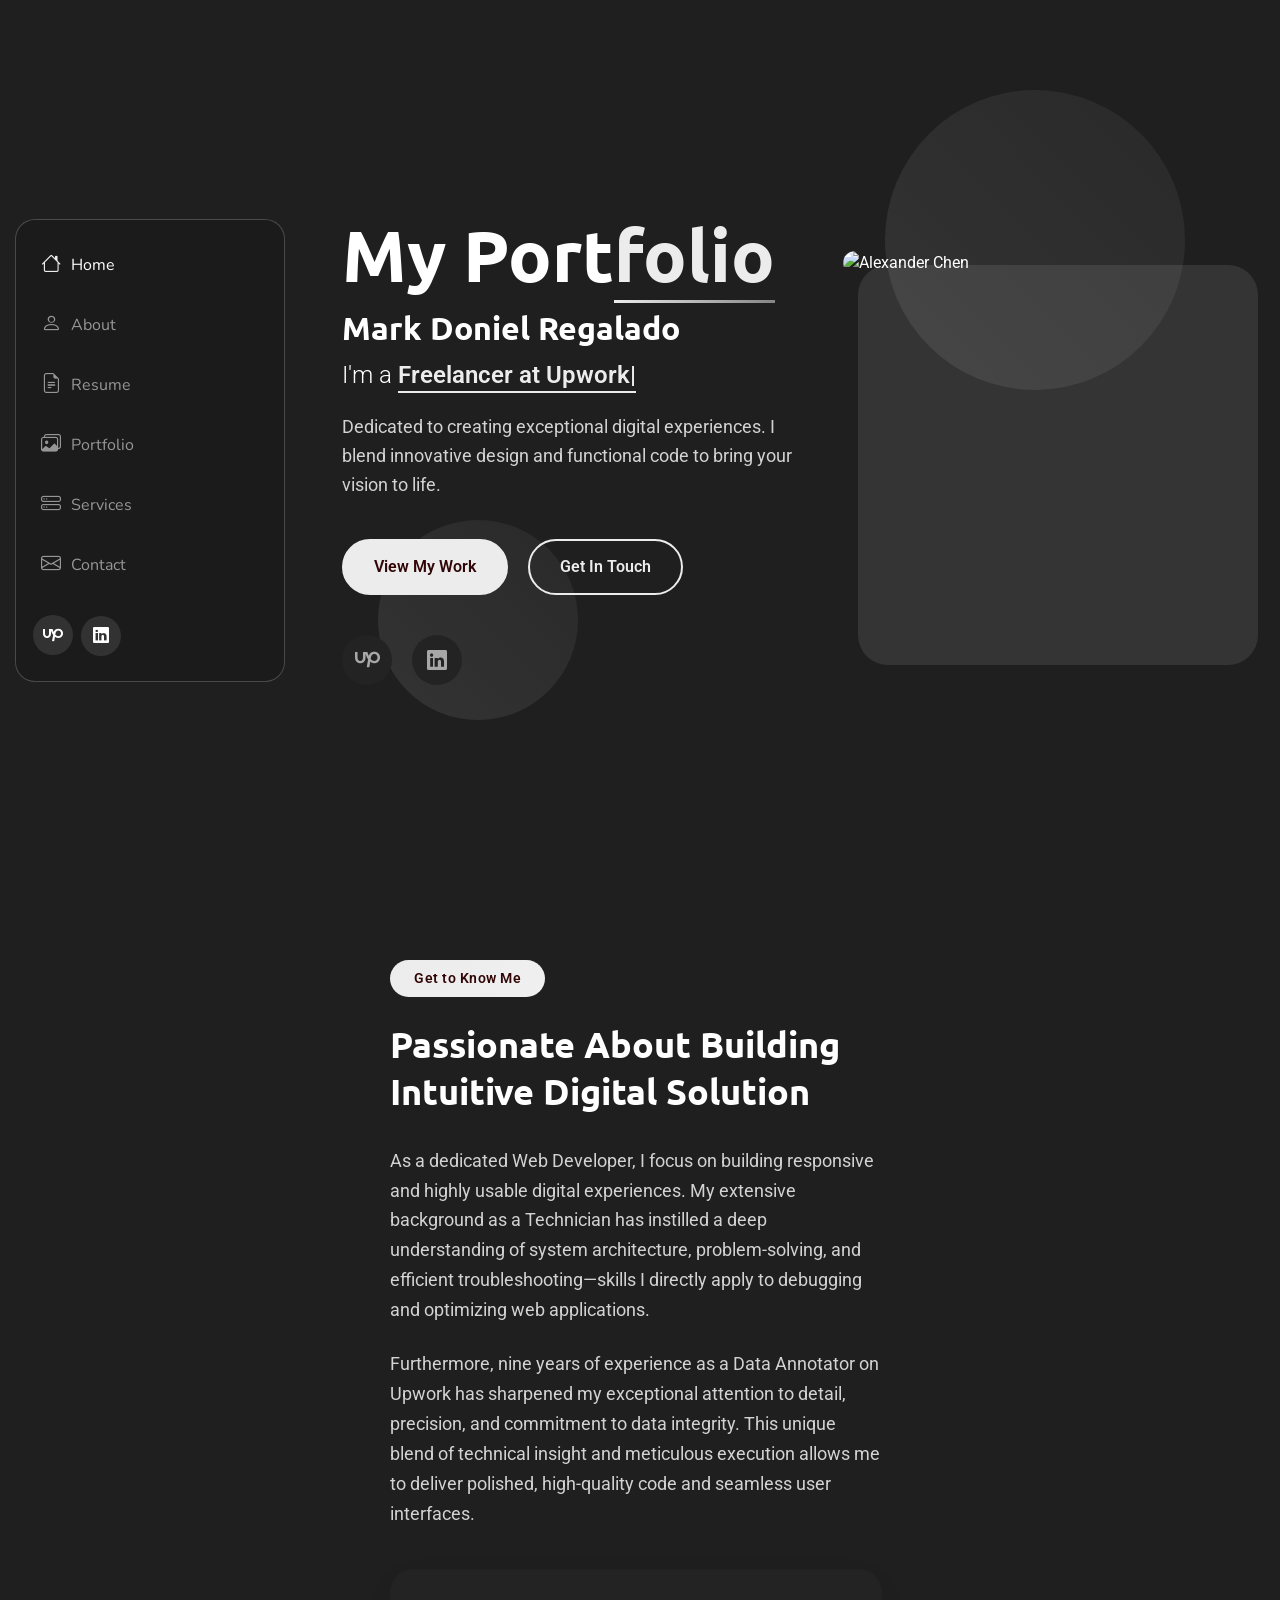
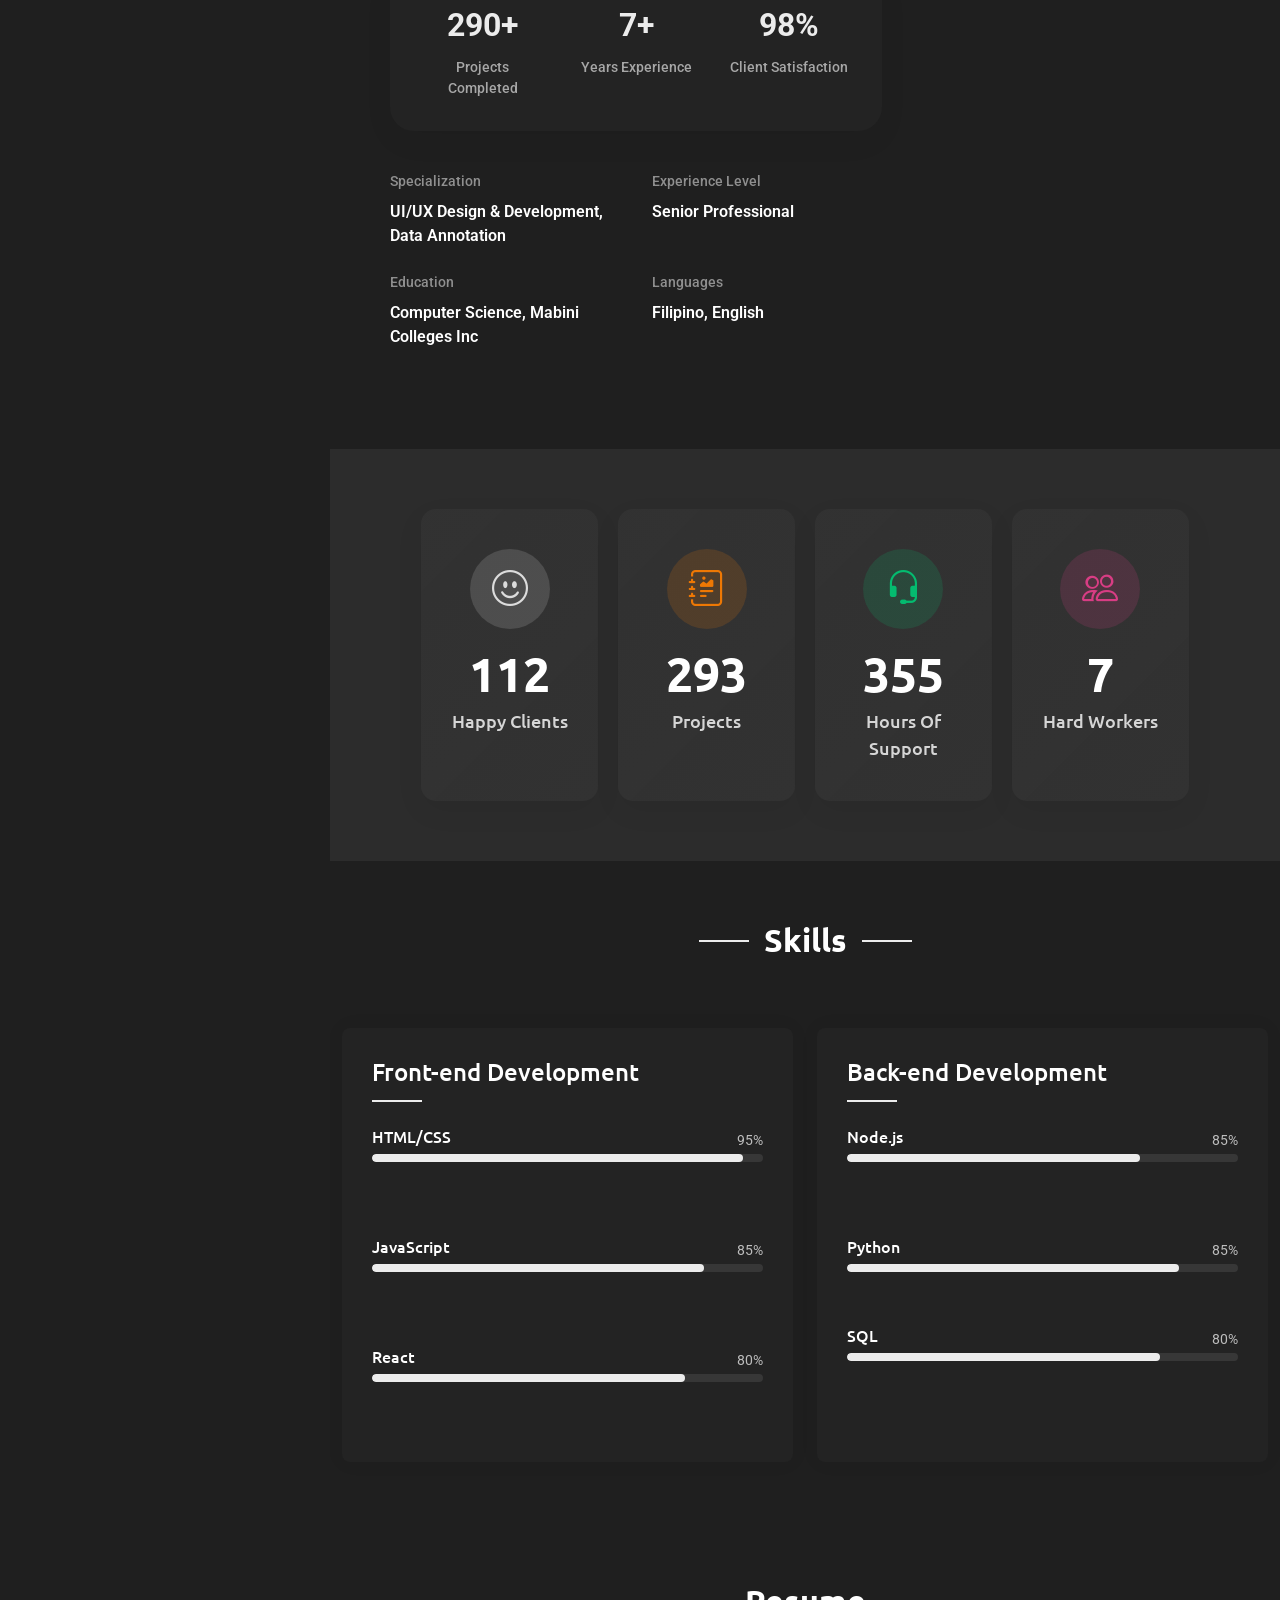
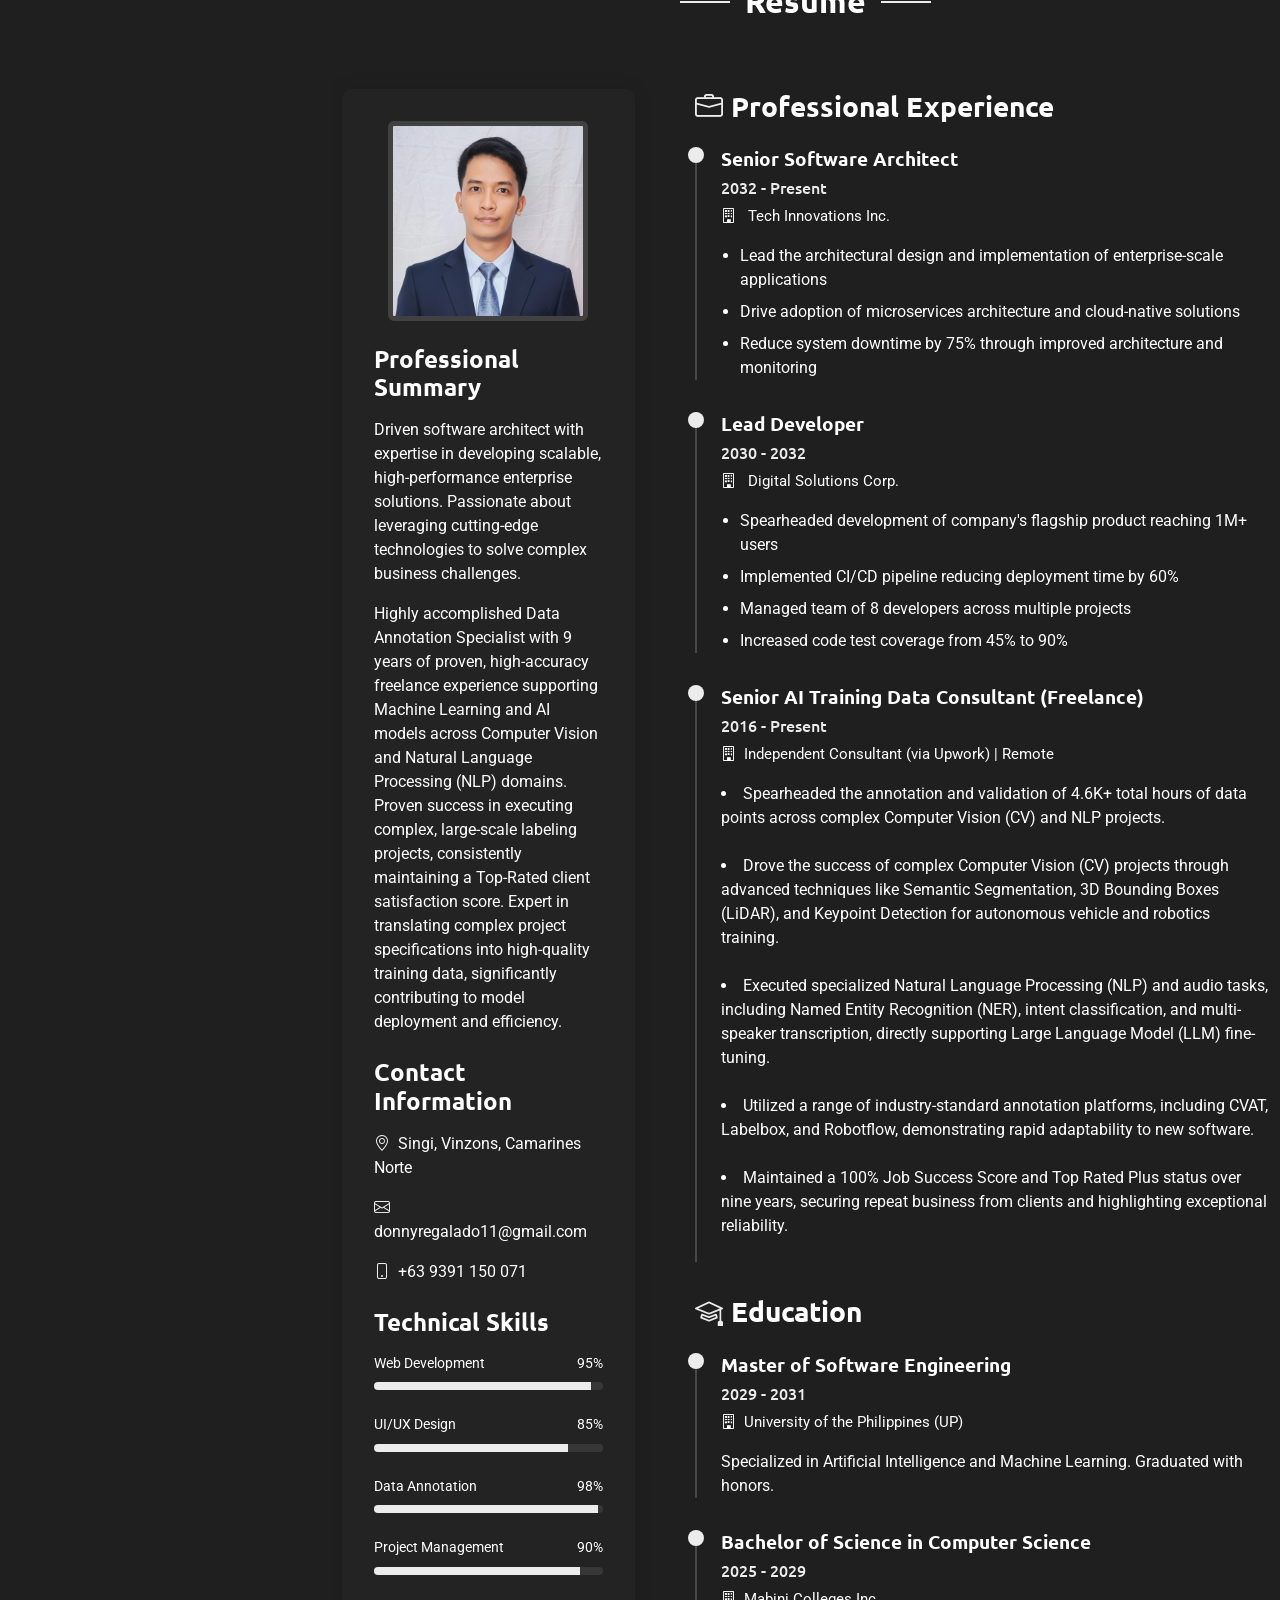
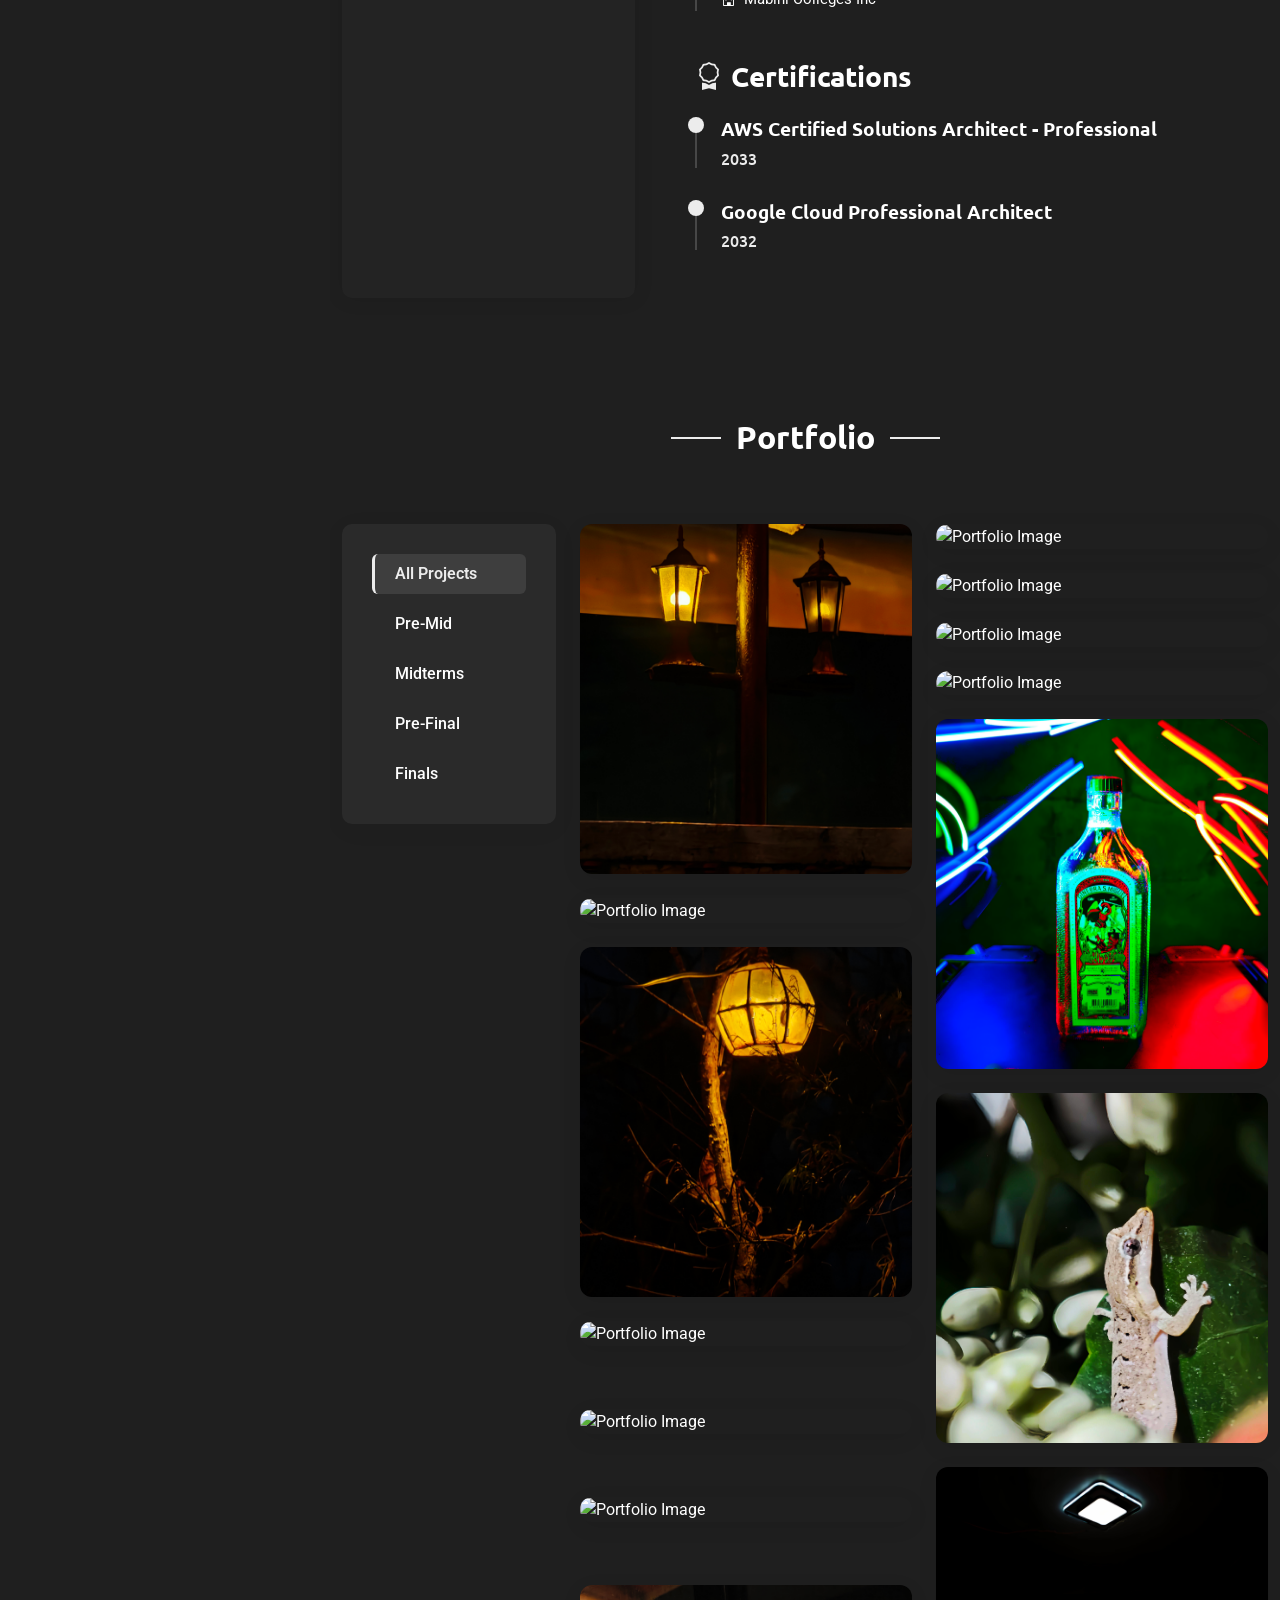
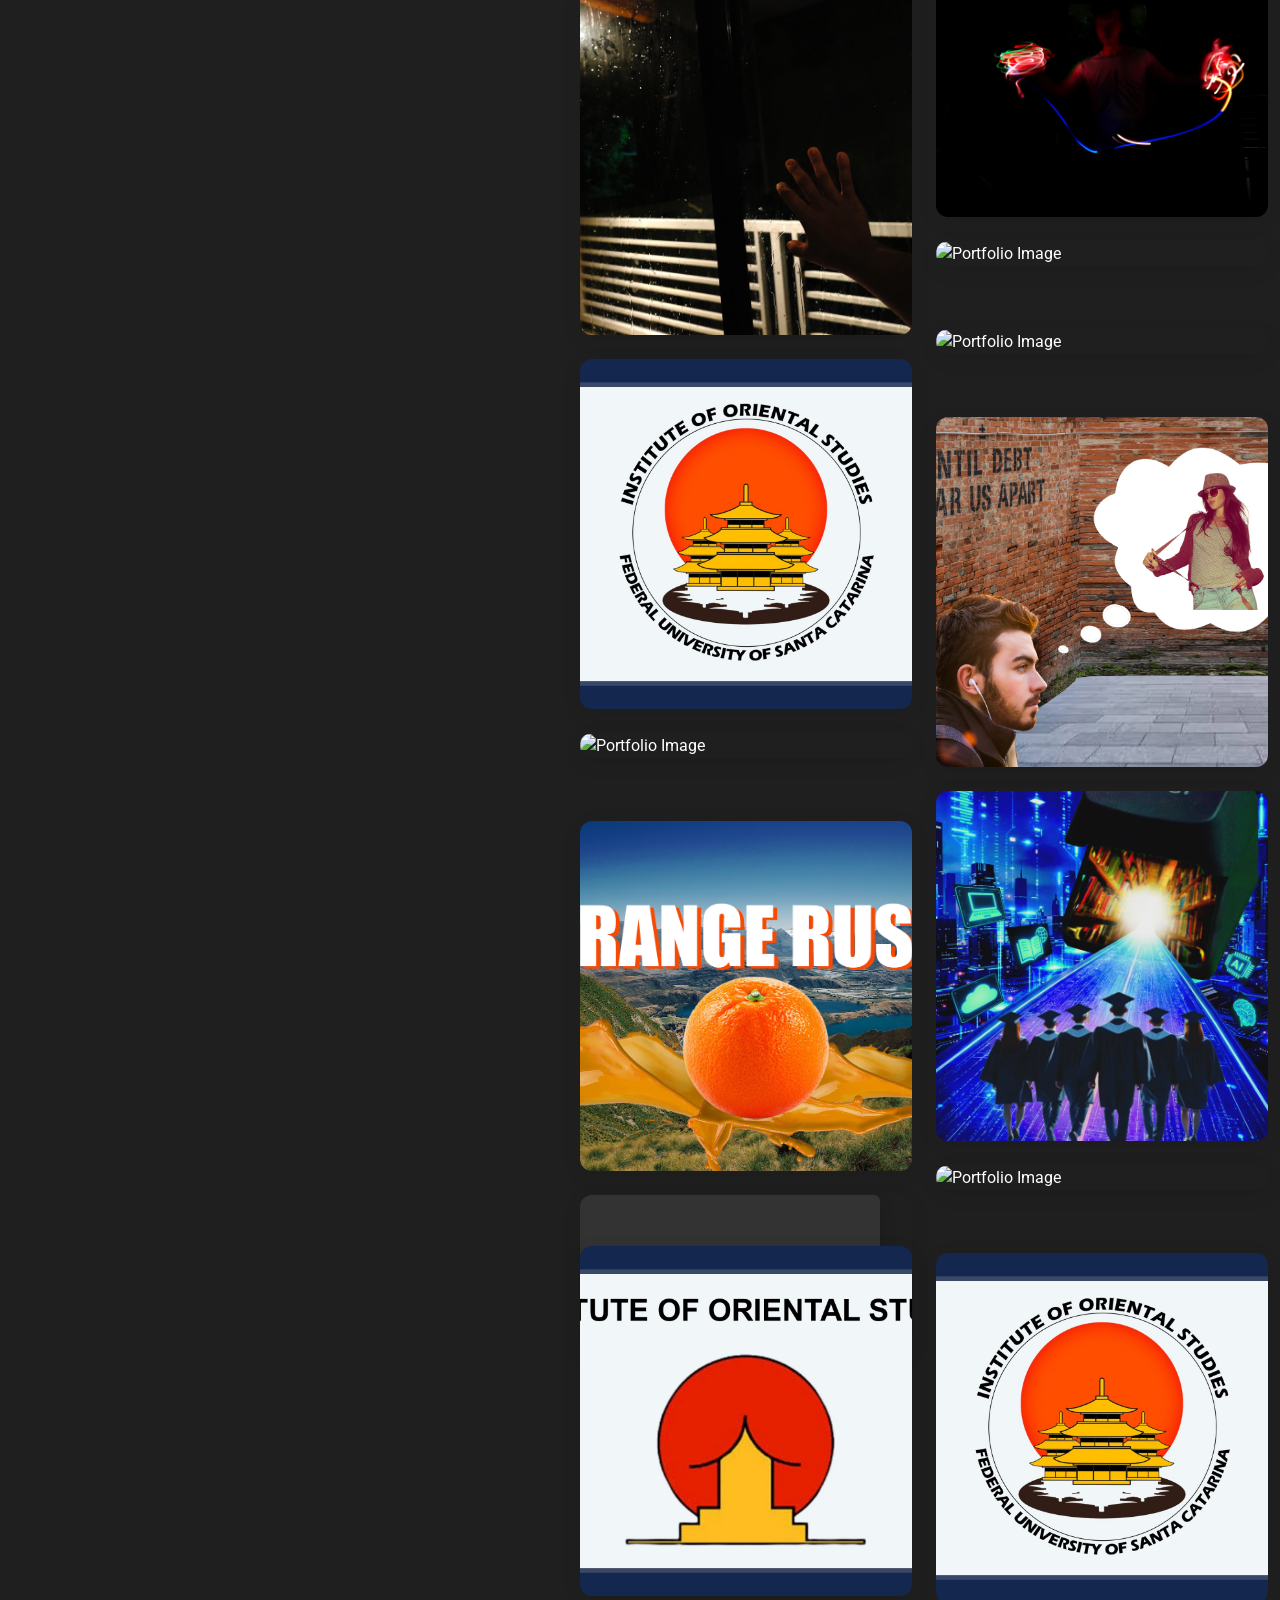
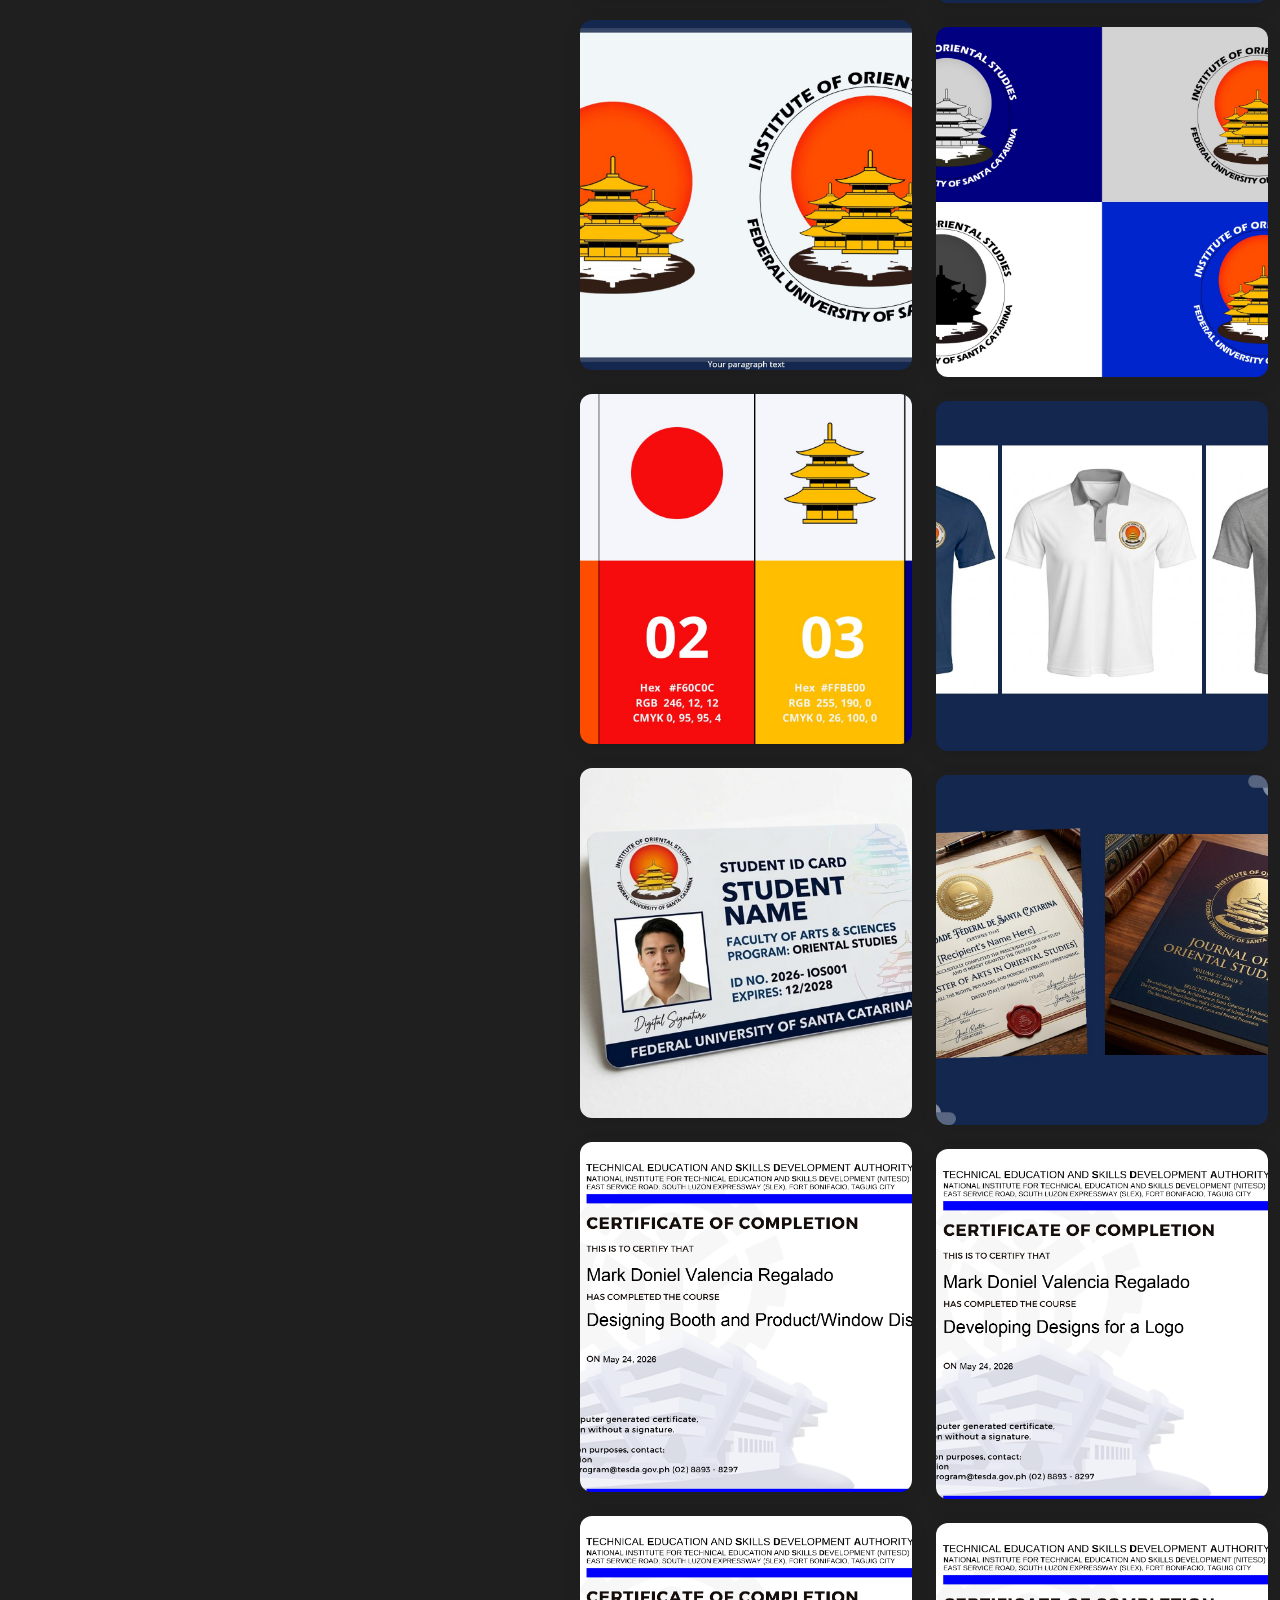
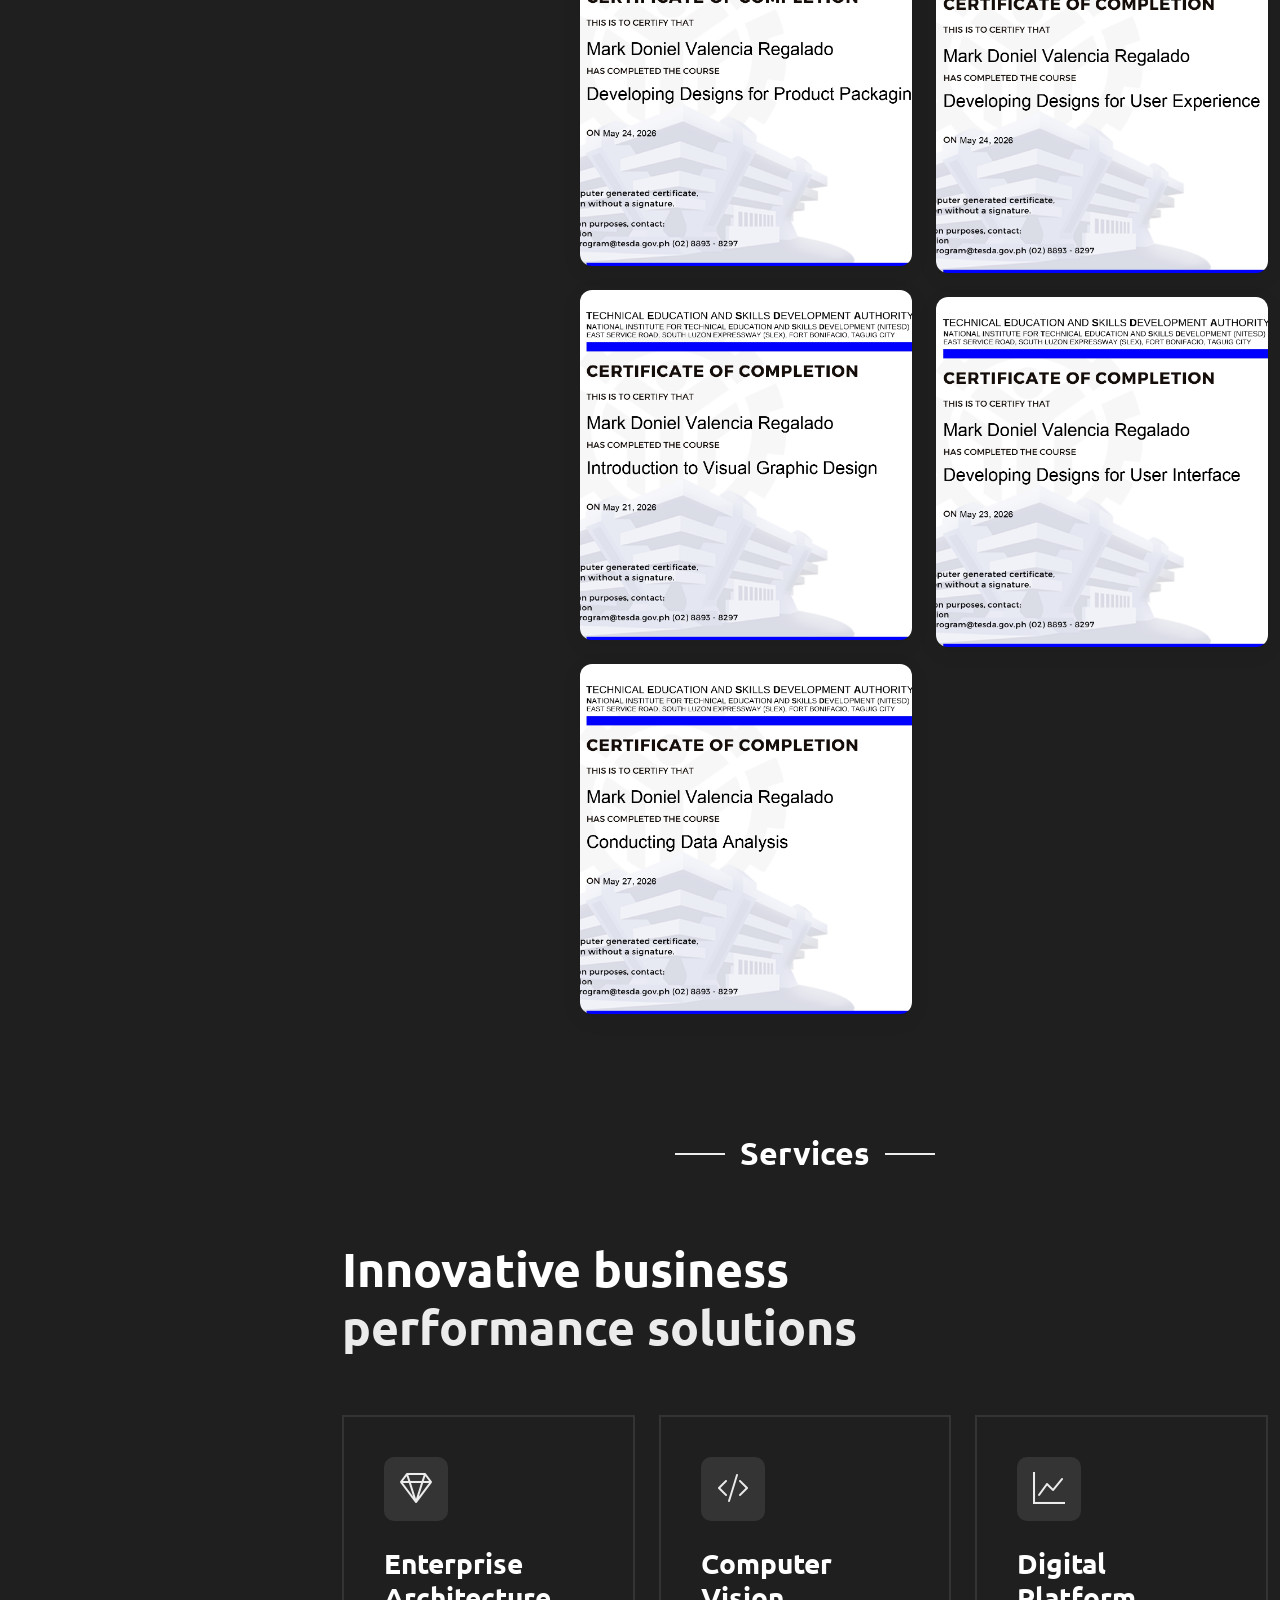
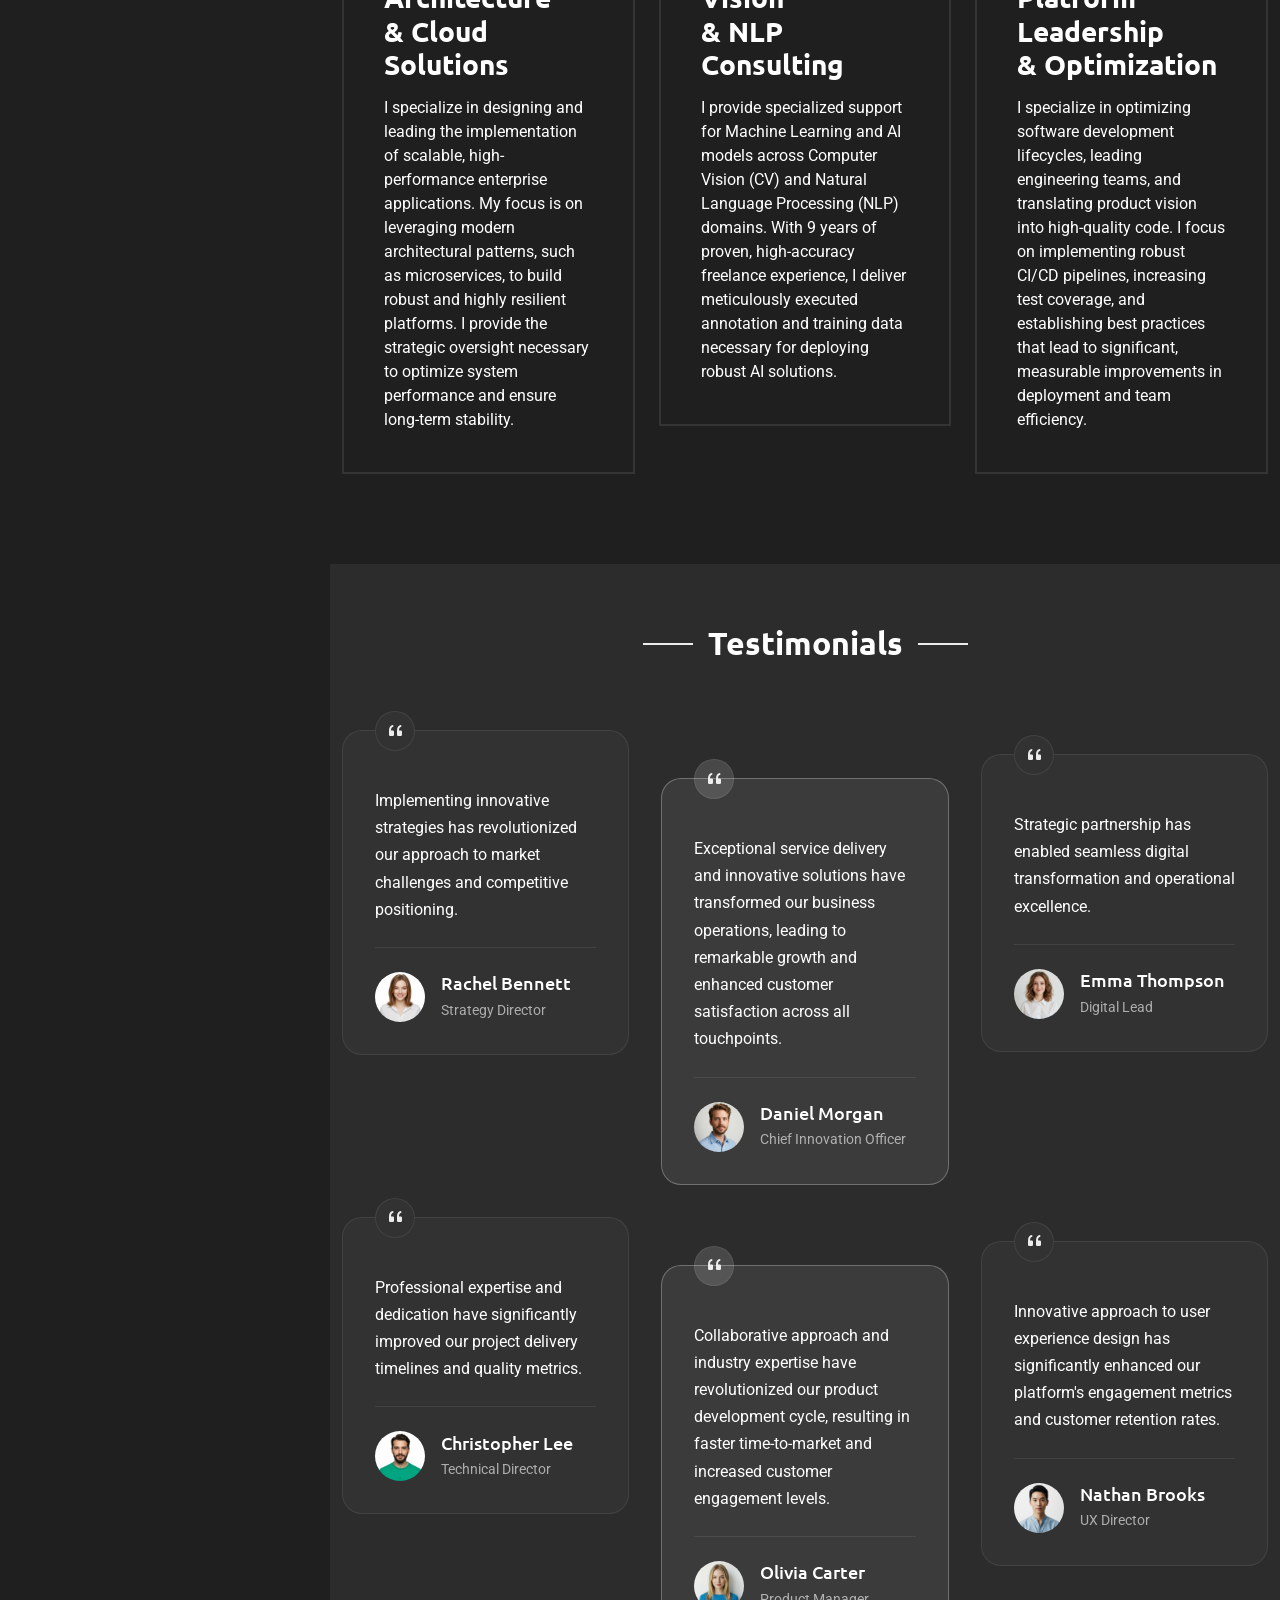
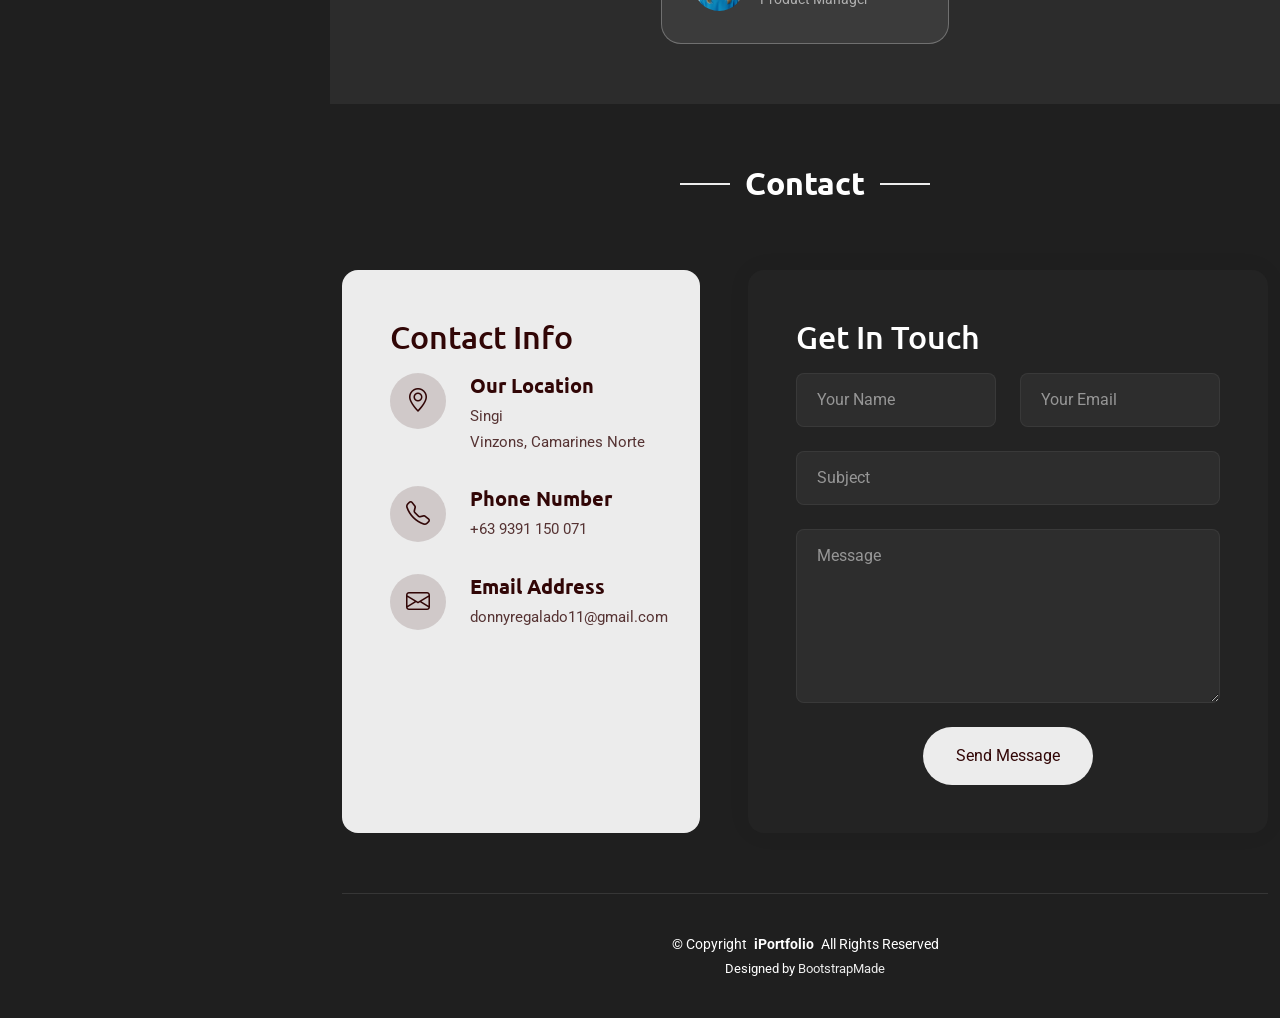
==== index.html @ b4e35ccf "Update index.html" ====
<!DOCTYPE html>
<html lang="en">

<head>
  <meta charset="utf-8">
  <meta content="width=device-width, initial-scale=1.0" name="viewport">
  <title>Index - SnapFolio Bootstrap Template</title>
  <meta name="description" content="">
  <meta name="keywords" content="">

  <!-- Favicons -->
<link rel="stylesheet" href="https://cdnjs.cloudflare.com/ajax/libs/font-awesome/6.5.1/css/all.min.css" integrity="sha512-DTOQO9RWCH3ppGqcWaEA1BIZOC6xxalwEsw9c2QQeAIftl+Vegovlnee1c9QX4TctnWMn13TZye+giMm8e2LwA==" crossorigin="anonymous" referrerpolicy="no-referrer" />
    
    <link href="https://cdn.jsdelivr.net/npm/bootstrap-icons@1.11.3/font/bootstrap-icons.min.css" rel="stylesheet">
  <link href="assets/img/favicon.png" rel="icon">
  <link href="assets/img/apple-touch-icon.png" rel="apple-touch-icon">

  <!-- Fonts -->
  <link href="https://fonts.googleapis.com" rel="preconnect">
  <link href="https://fonts.gstatic.com" rel="preconnect" crossorigin>
  <link href="https://fonts.googleapis.com/css2?family=Roboto:ital,wght@0,100;0,300;0,400;0,500;0,700;0,900;1,100;1,300;1,400;1,500;1,700;1,900&family=Ubuntu:ital,wght@0,300;0,400;0,500;0,700;1,300;1,400;1,500;1,700&family=Nunito:ital,wght@0,200;0,300;0,400;0,500;0,600;0,700;0,800;0,900;1,200;1,300;1,400;1,500;1,600;1,700;1,800;1,900&display=swap" rel="stylesheet">

  <!-- Vendor CSS Files -->
  <link href="assets/vendor/bootstrap/css/bootstrap.min.css" rel="stylesheet">
  <link href="assets/vendor/bootstrap-icons/bootstrap-icons.css" rel="stylesheet">
  <link href="assets/vendor/aos/aos.css" rel="stylesheet">
  <link href="assets/vendor/glightbox/css/glightbox.min.css" rel="stylesheet">
  <link href="assets/vendor/swiper/swiper-bundle.min.css" rel="stylesheet">

  <!-- Main CSS File -->
  <link href="assets/css/main.css" rel="stylesheet">

  <!-- =======================================================
  * Template Name: SnapFolio
  * Template URL: https://bootstrapmade.com/snapfolio-bootstrap-portfolio-template/
  * Updated: Jul 21 2025 with Bootstrap v5.3.7
  * Author: BootstrapMade.com
  * License: https://bootstrapmade.com/license/
  ======================================================== -->


  <!-- GitHub Pages image fallback fixer -->
  <script>
    (function () {
      const basePath = "assets/img/portfolio/";
      const fallbacks = {
        "Slide4.jpg": ["Slide4.JPG", "slide4.jpg", "slide4.JPG", "Slide 4.jpg", "slide 4.jpg"],
        "Slide6.jpg": ["Slide6.JPG", "slide6.jpg", "slide6.JPG", "Slide 6.jpg", "slide 6.jpg"],
        "Slide9.jpg": ["Slide9.JPG", "slide9.jpg", "slide9.JPG", "Slide 9.jpg", "slide 9.jpg"],
        "Slide14.jpg": ["Slide14.JPG", "slide14.jpg", "slide14.JPG", "Slide 14.jpg", "slide 14.jpg"],
        "Slide15.jpg": ["Slide15.JPG", "slide15.jpg", "slide15.JPG", "Slide 15.jpg", "slide 15.jpg"],
        "Slide16.jpg": ["Slide16.JPG", "slide16.jpg", "slide16.JPG", "Slide 16.jpg", "slide 16.jpg"],
        "Slide17.jpg": ["Slide17.JPG", "slide17.jpg", "slide17.JPG", "Slide 17.jpg", "slide 17.jpg"],
        "Slide18.jpg": ["Slide18.JPG", "slide18.jpg", "slide18.JPG", "Slide 18.jpg", "slide 18.jpg"],
        "Recreated- Logo.jpg": ["Recreated- Logo.JPG", "Recreated Logo.jpg", "Recreated Logo.JPG", "recreated-logo.jpg", "recreated logo.jpg"],
        "placeholder.jpg": ["placeholder.JPG", "Placeholder.jpg", "assets/img/portfolio/placeholder.jpg"]
      };

      function fileNameFromUrl(url) {
        try {
          const cleanUrl = url.split('?')[0].split('#')[0];
          return decodeURIComponent(cleanUrl.substring(cleanUrl.lastIndexOf('/') + 1));
        } catch (e) {
          return url.substring(url.lastIndexOf('/') + 1);
        }
      }

      function updateLightboxHref(img, newSrc) {
        const wrap = img.closest('.portfolio-wrap');
        if (!wrap) return;
        const link = wrap.querySelector('a.glightbox');
        if (link) link.href = newSrc;
      }

      window.addEventListener('error', function (event) {
        const target = event.target;
        if (!target || target.tagName !== 'IMG') return;

        const currentName = fileNameFromUrl(target.getAttribute('src') || '');
        const options = fallbacks[currentName];
        if (!options || options.length === 0) return;

        const index = Number(target.dataset.fallbackIndex || 0);
        if (index >= options.length) return;

        target.dataset.fallbackIndex = index + 1;
        const nextSrc = options[index].includes('/') ? options[index] : basePath + options[index];
        target.src = nextSrc;
        updateLightboxHref(target, nextSrc);
      }, true);
    })();
  </script>

</head>

<body class="index-page">

  <header id="header" class="header dark-background d-flex flex-column justify-content-center">
    <i class="header-toggle d-xl-none bi bi-list"></i>

    <div class="header-container d-flex flex-column align-items-start">
      <nav id="navmenu" class="navmenu">
        <ul>
	  
          <li><a href="#hero" class="active"><i class="bi bi-house navicon"></i>Home</a></li>
          <li><a href="#about"><i class="bi bi-person navicon"></i> About</a></li>
          <li><a href="#resume"><i class="bi bi-file-earmark-text navicon"></i> Resume</a></li>
          <li><a href="#portfolio"><i class="bi bi-images navicon"></i> Portfolio</a></li>
          <li><a href="#services"><i class="bi bi-hdd-stack navicon"></i> Services</a></li>
          <li><a href="#contact"><i class="bi bi-envelope navicon"></i> Contact</a></li>
        </ul>
      </nav>

      <div class="social-links text-center">
	<a href="https://www.upwork.com/freelancers/~012b3751f21ae5e355"><i class="fab fa-upwork"></i></a>
        <a href="https://www.linkedin.com/in/mark-doniel-regalado-11b045145/" class="linkedin"><i class="bi bi-linkedin"></i></a>
      </div>

    </div>

  </header>

  <main class="main">

    <!-- Hero Section -->
    <section id="hero" class="hero section">

      <div class="background-elements">
        <div class="bg-circle circle-1"></div>
        <div class="bg-circle circle-2"></div>
      </div>

      <div class="hero-content">

        <div class="container">
          <div class="row align-items-center">

            <div class="col-lg-6" data-aos="fade-right" data-aos-delay="100">
              <div class="hero-text">
                <h1>My Port<span class="accent-text">folio</span></h1>
                <h2>Mark Doniel Regalado</h2>
                <p class="lead">I'm a <span class="typed" data-typed-items="Web Developer, Freelancer at Upwork, Data Annotator"></span></p>
                <p class="description">Dedicated to creating exceptional digital experiences. I blend innovative design and functional code to bring your vision to life.</p>

                <div class="hero-actions">
                  <a href="#portfolio" class="btn btn-primary">View My Work</a>
                  <a href="#contact" class="btn btn-outline">Get In Touch</a>
                </div>

                <div class="social-links">
		  <a href="https://www.upwork.com/freelancers/~012b3751f21ae5e355"><i class="fab fa-upwork"></i></a>
                  <a href="https://www.linkedin.com/in/mark-doniel-regalado-11b045145/"><i class="bi bi-linkedin"></i></a>
                </div>
              </div>
            </div>

            <div class="col-lg-6" data-aos="fade-left" data-aos-delay="200">
              <div class="hero-visual">
                <div class="profile-container">
                  <div class="profile-background"></div>
                  <img src="assets/img/profile/profile-2.webp" alt="Alexander Chen" class="profile-image">
                </div>
              </div>
            </div>

          </div>
        </div>
      </div>

    </section><!-- /Hero Section -->

    <!-- About Section -->
    <section id="about" class="about section">

      <div class="container" data-aos="fade-up" data-aos-delay="100">

        
          <div class="col-lg-7" data-aos="fade-left" data-aos-delay="300">
            <div class="about-content">
              <div class="section-header">
                <span class="badge-text">Get to Know Me</span>
                <h2>Passionate About Building Intuitive Digital Solution</h2>
              </div>

              <div class="description">
                <p>As a dedicated Web Developer, I focus on building responsive and highly usable digital experiences. My extensive background as a Technician has instilled a deep understanding of system architecture, problem-solving, and efficient troubleshooting—skills I directly apply to debugging and optimizing web applications.</p>

                <p>Furthermore, nine years of experience as a Data Annotator on Upwork has sharpened my exceptional attention to detail, precision, and commitment to data integrity. This unique blend of technical insight and meticulous execution allows me to deliver polished, high-quality code and seamless user interfaces.</p>
              </div>

              <div class="stats-grid">
                <div class="stat-item">
                  <div class="stat-number">290+</div>
                  <div class="stat-label">Projects Completed</div>
                </div>
                <div class="stat-item">
                  <div class="stat-number">7+</div>
                  <div class="stat-label">Years Experience</div>
                </div>
                <div class="stat-item">
                  <div class="stat-number">98%</div>
                  <div class="stat-label">Client Satisfaction</div>
                </div>
              </div>

              <div class="details-grid">
                <div class="detail-row">
                  <div class="detail-item">
                    <span class="detail-label">Specialization</span>
                    <span class="detail-value">UI/UX Design &amp; Development,</span>
		    <span class="detail-value">Data Annotation</span>
                  </div>
                  <div class="detail-item">
                    <span class="detail-label">Experience Level</span>
                    <span class="detail-value">Senior Professional</span>
                  </div>
                </div>
                <div class="detail-row">
                  <div class="detail-item">
                    <span class="detail-label">Education</span>
                    <span class="detail-value">Computer Science, Mabini Colleges Inc</span>
                  </div>
                  <div class="detail-item">
                    <span class="detail-label">Languages</span>
                    <span class="detail-value">Filipino, English</span>
                  </div>
                </div>
              </div>

              
            </div>
          </div>
        </div>

      </div>

    </section><!-- /About Section -->

    <!-- Stats Section -->
    <section id="stats" class="stats section light-background">

      <div class="container" data-aos="fade-up" data-aos-delay="100">

        <div class="row justify-content-center">
          <div class="col-lg-10">
            <div class="stats-wrapper">
              <div class="stats-item" data-aos="zoom-in" data-aos-delay="150">
                <div class="icon-wrapper">
                  <i class="bi bi-emoji-smile"></i>
                </div>
                <span data-purecounter-start="0" data-purecounter-end="112" data-purecounter-duration="1" class="purecounter"></span>
                <p>Happy Clients</p>
              </div><!-- End Stats Item -->

              <div class="stats-item" data-aos="zoom-in" data-aos-delay="200">
                <div class="icon-wrapper">
                  <i class="bi bi-journal-richtext"></i>
                </div>
                <span data-purecounter-start="0" data-purecounter-end="293" data-purecounter-duration="1" class="purecounter"></span>
                <p>Projects</p>
              </div><!-- End Stats Item -->

              <div class="stats-item" data-aos="zoom-in" data-aos-delay="250">
                <div class="icon-wrapper">
                  <i class="bi bi-headset"></i>
                </div>
                <span data-purecounter-start="0" data-purecounter-end="355" data-purecounter-duration="1" class="purecounter"></span>
                <p>Hours Of Support</p>
              </div><!-- End Stats Item -->
<div class="stats-item" data-aos="zoom-in" data-aos-delay="300">
                <div class="icon-wrapper">
                  <i class="bi bi-people"></i>
                </div>
                <span data-purecounter-start="0" data-purecounter-end="7" data-purecounter-duration="1" class="purecounter"></span>
                <p>Hard Workers</p>
              </div><!-- End Stats Item -->
          </div>
          </div>
        </div>

      </div>

    </section><!-- /Stats Section -->

    <!-- Skills Section -->
    <section id="skills" class="skills section">

      <!-- Section Title -->
      <div class="container section-title" data-aos="fade-up">
        <h2>Skills</h2>
	</div><!-- End Section Title -->

      <div class="container" data-aos="fade-up" data-aos-delay="100">

        <div class="row">
          <div class="col-lg-6">
            <div class="skills-category" data-aos="fade-up" data-aos-delay="200">
              <h3>Front-end Development</h3>
              <div class="skills-animation">
                <div class="skill-item">
                  <div class="d-flex justify-content-between align-items-center">
                    <h4>HTML/CSS</h4>
                    <span class="skill-percentage">95%</span>
                  </div>
                  <div class="progress">
                    <div class="progress-bar" role="progressbar" aria-valuenow="95" aria-valuemin="0" aria-valuemax="100"></div>
                  </div>
                  <div class="skill-tooltip">Expert level knowledge of semantic HTML5 and modern CSS3 techniques</div>
                </div>

                <div class="skill-item">
                  <div class="d-flex justify-content-between align-items-center">
                    <h4>JavaScript</h4>
                    <span class="skill-percentage">85%</span>
                  </div>
                  <div class="progress">
                    <div class="progress-bar" role="progressbar" aria-valuenow="85" aria-valuemin="0" aria-valuemax="100"></div>
                  </div>
                  <div class="skill-tooltip">Strong proficiency in ES6+, DOM manipulation, and modern frameworks</div>
                </div>

                <div class="skill-item">
                  <div class="d-flex justify-content-between align-items-center">
                    <h4>React</h4>
                    <span class="skill-percentage">80%</span>
                  </div>
                  <div class="progress">
                    <div class="progress-bar" role="progressbar" aria-valuenow="80" aria-valuemin="0" aria-valuemax="100"></div>
                  </div>
                  <div class="skill-tooltip">Experience with React hooks, state management, and component architecture</div>
                </div>
              </div>
            </div><!-- End Frontend Skills -->
          </div>

          <div class="col-lg-6">
            <div class="skills-category" data-aos="fade-up" data-aos-delay="300">
              <h3>Back-end Development</h3>
              <div class="skills-animation">
                <div class="skill-item">
                  <div class="d-flex justify-content-between align-items-center">
                    <h4>Node.js</h4>
                    <span class="skill-percentage">85%</span>
                  </div>
                  <div class="progress">
                    <div class="progress-bar" role="progressbar" aria-valuenow="75" aria-valuemin="0" aria-valuemax="100"></div>
                  </div>
                  <div class="skill-tooltip">Server-side JavaScript development with Express and REST APIs</div>
                </div>

                <div class="skill-item">
                  <div class="d-flex justify-content-between align-items-center">
                    <h4>Python</h4>
                    <span class="skill-percentage">85%</span>
                  </div>
                  <div class="progress">
                    <div class="progress-bar" role="progressbar" aria-valuenow="85" aria-valuemin="0" aria-valuemax="100"></div>
                  </div>
                  <div class="skill-tooltip">Python development with Django and data analysis tools</div>
                </div>

                <div class="skill-item">
                  <div class="d-flex justify-content-between align-items-center">
                    <h4>SQL</h4>
                    <span class="skill-percentage">80%</span>
                  </div>
                  <div class="progress">
                    <div class="progress-bar" role="progressbar" aria-valuenow="80" aria-valuemin="0" aria-valuemax="100"></div>
                  </div>
                  <div class="skill-tooltip">Database design, optimization, and complex queries</div>
                </div>
              </div>
            </div><!-- End Backend Skills -->
          </div>
        </div>

      </div>

    </section><!-- /Skills Section -->

    <!-- Resume Section -->
    <section id="resume" class="resume section">

      <!-- Section Title -->
      <div class="container section-title" data-aos="fade-up">
        <h2>Resume</h2>
	</div><!-- End Section Title -->

      <div class="container" data-aos="fade-up" data-aos-delay="100">

        <div class="row gy-4">
          <!-- Left column with summary and contact -->
          <div class="col-lg-4">
            <div class="resume-side" data-aos="fade-right" data-aos-delay="100">
              <div class="profile-img mb-4">
                <img src="assets/img/profile/profile-square-2.jpg" alt="Profile" class="img-fluid rounded">
              </div>

              <h3>Professional Summary</h3>
              <p>Driven software architect with expertise in developing scalable, high-performance enterprise solutions. Passionate about leveraging cutting-edge technologies to solve complex business challenges.</p>
            <p>Highly accomplished Data Annotation Specialist with 9 years of proven, high-accuracy freelance experience supporting Machine Learning and AI models across Computer Vision and Natural Language Processing (NLP) domains. Proven success in executing complex, large-scale labeling projects, consistently maintaining a Top-Rated client satisfaction score. Expert in translating complex project specifications into high-quality training data, significantly contributing to model deployment and efficiency.</p>

              <h3 class="mt-4">Contact Information</h3>
              <ul class="contact-info list-unstyled">
                <li><i class="bi bi-geo-alt"></i>Singi, Vinzons, Camarines Norte</li>
                <li><i class="bi bi-envelope"></i>donnyregalado11@gmail.com</li>
                <li><i class="bi bi-phone"></i>+63 9391 150 071</li>
              
              <div class="skills-animation mt-4">
                <h3>Technical Skills</h3>
                <div class="skill-item">
                  <div class="d-flex justify-content-between">
                    <span>Web Development</span>
                    <span>95%</span>
                  </div>
                  <div class="progress">
                    <div class="progress-bar" role="progressbar" aria-valuenow="95" aria-valuemin="0" aria-valuemax="100"></div>
                  </div>
                </div>

                <div class="skill-item">
                  <div class="d-flex justify-content-between">
                    <span>UI/UX Design</span>
                    <span>85%</span>
                  </div>
                  <div class="progress">
                    <div class="progress-bar" role="progressbar" aria-valuenow="85" aria-valuemin="0" aria-valuemax="100"></div>
                  </div>
                </div>

                <div class="skill-item">
                  <div class="d-flex justify-content-between">
                    <span>Data Annotation</span>
                    <span>98%</span>
                  </div>
                  <div class="progress">
                    <div class="progress-bar" role="progressbar" aria-valuenow="98" aria-valuemin="0" aria-valuemax="100"></div>
                  </div>
                </div>

                <div class="skill-item">
                  <div class="d-flex justify-content-between">
                    <span>Project Management</span>
                    <span>90%</span>
                  </div>
                  <div class="progress">
                    <div class="progress-bar" role="progressbar" aria-valuenow="90" aria-valuemin="0" aria-valuemax="100"></div>
                  </div>
                </div>
              </div>
            </div>
          </div>

          <!-- Right column with experience and education -->
          <div class="col-lg-8 ps-4 ps-lg-5">
            <!-- Experience Section -->
            <div class="resume-section" data-aos="fade-up">
              <h3><i class="bi bi-briefcase me-2"></i>Professional Experience</h3>

              <div class="resume-item">
                <h4>Senior Software Architect</h4>
                <h5>2032 - Present</h5>
                <p class="company"><i class="bi bi-building"></i> Tech Innovations Inc.</p>
                <ul>
                  <li>Lead the architectural design and implementation of enterprise-scale applications</li>
                  
                  <li>Drive adoption of microservices architecture and cloud-native solutions</li>
                  <li>Reduce system downtime by 75% through improved architecture and monitoring</li>
                </ul>
              </div>

              <div class="resume-item">
                <h4>Lead Developer</h4>
                <h5>2030 - 2032</h5>
                <p class="company"><i class="bi bi-building"></i> Digital Solutions Corp.</p>
                <ul>
                  <li>Spearheaded development of company's flagship product reaching 1M+ users</li>
                  <li>Implemented CI/CD pipeline reducing deployment time by 60%</li>
                  <li>Managed team of 8 developers across multiple projects</li>
                  <li>Increased code test coverage from 45% to 90%</li>
                </ul>
              </div>

		<div class="resume-item">
			<h4>Senior AI Training Data Consultant (Freelance)</h4>
                <h5>2016 - Present</h5>
                <p class="company"><i class="bi bi-building"></i>Independent Consultant (via Upwork) | Remote</p>
	<li>Spearheaded the annotation and validation of 4.6K+ total hours of data points across complex Computer Vision (CV) and NLP projects.</li>
        <li>Drove the success of complex Computer Vision (CV) projects through advanced techniques like Semantic Segmentation, 3D Bounding Boxes (LiDAR), and Keypoint Detection for autonomous vehicle and robotics training.</li>
                  <li>Executed specialized Natural Language Processing (NLP) and audio tasks, including Named Entity Recognition (NER), intent classification, and multi-speaker transcription, directly supporting Large Language Model (LLM) fine-tuning.</li>
                  <li>Utilized a range of industry-standard annotation platforms, including CVAT, Labelbox, and Robotflow, demonstrating rapid adaptability to new software.</li>
                  <li>Maintained a 100% Job Success Score and Top Rated Plus status over nine years, securing repeat business from clients and highlighting exceptional reliability.</li>
                </ul>
            </div>

     


            <!-- Education Section -->
            <div class="resume-section" data-aos="fade-up" data-aos-delay="100">
              <h3><i class="bi bi-mortarboard me-2"></i>Education</h3>

              <div class="resume-item">
                <h4>Master of Software Engineering</h4>
                <h5>2029 - 2031</h5>
                <p class="company"><i class="bi bi-building"></i>University of the Philippines (UP)</p>
                <p>Specialized in Artificial Intelligence and Machine Learning. Graduated with honors.</p>
              </div>

              <div class="resume-item">
                <h4>Bachelor of Science in Computer Science</h4>
                <h5>2025 - 2029</h5>
                <p class="company"><i class="bi bi-building"></i>Mabini Colleges Inc</p>
                
              </div>
            </div>

            <!-- Certifications Section -->
            <div class="resume-section" data-aos="fade-up" data-aos-delay="200">
              <h3><i class="bi bi-award me-2"></i>Certifications</h3>

              <div class="resume-item">
                <h4>AWS Certified Solutions Architect - Professional</h4>
                <h5>2033</h5>
              </div>

              <div class="resume-item">
                <h4>Google Cloud Professional Architect</h4>
                <h5>2032</h5>
              </div>
            </div>
          </div>
        </div>

      </div>

    </section><!-- /Resume Section -->

    <!-- Portfolio Section -->
    <section id="portfolio" class="portfolio section">

      <!-- Section Title -->
      <div class="container section-title" data-aos="fade-up">
        <h2>Portfolio</h2>
        
      </div><!-- End Section Title -->

      <div class="container" data-aos="fade-up" data-aos-delay="100">

        <div class="isotope-layout" data-default-filter="*" data-layout="masonry" data-sort="original-order">

          <div class="row">
            <div class="col-lg-3 filter-sidebar">
              <div class="filters-wrapper" data-aos="fade-right" data-aos-delay="150">
                <ul class="portfolio-filters isotope-filters">
                  <li data-filter="*" class="filter-active">All Projects</li>
		  <li data-filter=".filter-premid">Pre-Mid</li>
		  <li data-filter=".filter-midterms">Midterms</li>
		  <li data-filter=".filter-prefinal">Pre-Final</li>
		  <li data-filter=".filter-finals101">Finals</li>

		  
                   </div>
            </div>


<div class="col-lg-9">
              <div class="row gy-4 portfolio-container isotope-container" data-aos="fade-up" data-aos-delay="200">

                <div class="col-lg-6 col-md-6 portfolio-item isotope-item filter-premid">
                  <div class="portfolio-wrap">
                    <img src="assets/img/portfolio/extra image -  still life.jpg" class="img-fluid" alt="Portfolio Image" loading="lazy">
                    <div class="portfolio-info">
                      <div class="content">
                        
                        <h3>extra image -  still life</h3>
                        <div class="portfolio-links">
                          <a href="assets/img/portfolio/extra image -  still life.jpg" class="glightbox" title="extra image -  still life"><i class="bi bi-plus-lg"></i></a>

                        </div>
                      </div>
                    </div>
                  </div>
                </div><!-- End Portfolio Item -->

                <div class="col-lg-6 col-md-6 portfolio-item isotope-item filter-premid">
                  <div class="portfolio-wrap">
                    <img src="assets/img/portfolio/Picture 101 - Long-exposure photography.jpg" class="img-fluid" alt="Portfolio Image" loading="lazy">
                    <div class="portfolio-info">
                      <div class="content">
                        
                        <h3>Picture 101 - Long-exposure photography</h3>
                        <div class="portfolio-links">
                          <a href="assets/img/portfolio/Picture 101 - Long-exposure photography.jpg" class="glightbox" title="extra image -  still life"><i class="bi bi-plus-lg"></i></a>
                          
                        </div>
                      </div>
                    </div>
                  </div>
                </div><!-- End Portfolio Item -->


<div class="col-lg-9">
              <div class="row gy-4 portfolio-container isotope-container" data-aos="fade-up" data-aos-delay="200">

                <div class="col-lg-6 col-md-6 portfolio-item isotope-item filter-premid">
                  <div class="portfolio-wrap">
                    <img src="assets/img/portfolio/extra image - Photojournalism.jpg" class="img-fluid" alt="Portfolio Image" loading="lazy">
                    <div class="portfolio-info">
                      <div class="content">
                        
                        <h3>extra image - Photojournalism</h3>
                        <div class="portfolio-links">
                          <a href="assets/img/portfolio/extra image - Photojournalism.jpg" class="glightbox" title="extra image - Photojournalism"><i class="bi bi-plus-lg"></i></a>
                         
                        </div>
                      </div>
                    </div>
                  </div>
                </div><!-- End Portfolio Item -->

<div class="col-lg-9">
              <div class="row gy-4 portfolio-container isotope-container" data-aos="fade-up" data-aos-delay="200">

               


<div class="col-lg-9">
              <div class="row gy-4 portfolio-container isotope-container" data-aos="fade-up" data-aos-delay="200">

                <div class="col-lg-6 col-md-6 portfolio-item isotope-item filter-premid">
                  <div class="portfolio-wrap">
                    <img src="assets/img/portfolio/extra image - Street photography.jpg" class="img-fluid" alt="Portfolio Image" loading="lazy">
                    <div class="portfolio-info">
                      <div class="content">
                        
                        <h3>extra image - Street photography</h3>
                        <div class="portfolio-links">
                          <a href="assets/img/portfolio/extra image - Street photography.jpg" class="glightbox" title="extra image - Street photography"><i class="bi bi-plus-lg"></i></a>
                          
                        </div>
                      </div>
                    </div>
                  </div>
                </div><!-- End Portfolio Item -->

                <div class="col-lg-6 col-md-6 portfolio-item isotope-item filter-premid">
                  <div class="portfolio-wrap">
                    <img src="assets/img/portfolio/Picture 102 - Architectural photography.jpg" class="img-fluid" alt="Portfolio Image" loading="lazy">
                    <div class="portfolio-info">
                      <div class="content">
                       
                        <h3>Picture 102 - Architectural photography</h3>
                        <div class="portfolio-links">
                          <a href="assets/img/portfolio/Picture 102 - Architectural photography.jpg" class="glightbox" title="Picture 102 - Architectural photography"><i class="bi bi-plus-lg"></i></a>
                          
                        </div>
                      </div>
                    </div>
                  </div>
                </div><!-- End Portfolio Item -->

                <div class="col-lg-6 col-md-6 portfolio-item isotope-item filter-premid">
                  <div class="portfolio-wrap">
                    <img src="assets/img/portfolio/Picture 103 - Kinetic Photography.jpg" class="img-fluid" alt="Portfolio Image" loading="lazy">
                    <div class="portfolio-info">
                      <div class="content">
                       
                        <h3>Picture 103 - Kinetic Photography</h3>
                        <div class="portfolio-links">
                          <a href="assets/img/portfolio/Picture 103 - Kinetic Photography.jpg" class="glightbox" title="Picture 103 - Kinetic Photography"><i class="bi bi-plus-lg"></i></a>
                         
                        </div>
                      </div>
                    </div>
                  </div>
                </div><!-- End Portfolio Item -->

                <div class="col-lg-6 col-md-6 portfolio-item isotope-item filter-premid">
                  <div class="portfolio-wrap">
                    <img src="assets/img/portfolio/Picture 104 - Photojournalism.jpg" class="img-fluid" alt="Portfolio Image" loading="lazy">
                    <div class="portfolio-info">
                      <div class="content">
                         
                        <h3>Picture 104 - Photojournalism</h3>
                        <div class="portfolio-links">
                          <a href="assets/img/portfolio/Picture 104 - Photojournalism.jpg" class="glightbox" title="Picture 104 - Photojournalism"><i class="bi bi-plus-lg"></i></a>
                         
                        </div>
                      </div>
                    </div>
                  </div>
                </div><!-- End Portfolio Item -->

                <div class="col-lg-6 col-md-6 portfolio-item isotope-item filter-premid">
                  <div class="portfolio-wrap">
                    <img src="assets/img/portfolio/Picture 105 - Still life.jpg" class="img-fluid" alt="Portfolio Image" loading="lazy">
                    <div class="portfolio-info">
                      <div class="content">
                         
                        <h3>Picture 105 - Still life</h3>
                        <div class="portfolio-links">
                          <a href="assets/img/portfolio/Picture 105 - Still life.jpg" class="glightbox" title="Picture 105 - Still life"><i class="bi bi-plus-lg"></i></a>
                         
                        </div>
                      </div>
                    </div>
                  </div>
                </div><!-- End Portfolio Item -->



<div class="col-lg-9">
              <div class="row gy-4 portfolio-container isotope-container" data-aos="fade-up" data-aos-delay="200">

                <div class="col-lg-6 col-md-6 portfolio-item isotope-item filter-premid">
                  <div class="portfolio-wrap">
                    <img src="assets/img/portfolio/extra image - Still life.jpg" class="img-fluid" alt="Portfolio Image" loading="lazy">
                    <div class="portfolio-info">
                      <div class="content">
                         
                        <h3>extra image - Still life</h3>
                        <div class="portfolio-links">
                          <a href="assets/img/portfolio/extra image - Still life.jpg" class="glightbox" title="extra image - Still life"><i class="bi bi-plus-lg"></i></a>
                         
                        </div>
                      </div>
                    </div>
                  </div>
                </div><!-- End Portfolio Item -->


            <div class="col-lg-9">
              <div class="row gy-4 portfolio-container isotope-container" data-aos="fade-up" data-aos-delay="200">

                <div class="col-lg-6 col-md-6 portfolio-item isotope-item filter-premid">
                  <div class="portfolio-wrap">
                    <img src="assets/img/portfolio/First slide photo - random shot.jpg" class="img-fluid" alt="Portfolio Image" loading="lazy">
                    <div class="portfolio-info">
                      <div class="content">
                        <span class="category">Activity 102</span>
                        <h3>First slide photo - random shot</h3>
                        <div class="portfolio-links">
                          <a href="assets/img/portfolio/First slide photo - random shot.jpg" class="glightbox" title="First slide photo - random shot"><i class="bi bi-plus-lg"></i></a>
                         
                        </div>
                      </div>
                    </div>
                  </div>
                </div><!-- End Portfolio Item -->

                <div class="col-lg-6 col-md-6 portfolio-item isotope-item filter-premid">
                  <div class="portfolio-wrap">
                    <img src="assets/img/portfolio/Scene 101 - Straight Photography.jpg" class="img-fluid" alt="Portfolio Image" loading="lazy">
                    <div class="portfolio-info">
                      <div class="content">
                        <span class="category"> </span>
                        <h3>Scene 101 - Straight Photography</h3>
                        <div class="portfolio-links">
                          <a href="assets/img/portfolio/Scene 101 - Straight Photography.jpg" class="glightbox" title="Scene 101 - Straight Photography"><i class="bi bi-plus-lg"></i></a>
                          
                        </div>
                      </div>
                    </div>
                  </div>
                </div><!-- End Portfolio Item -->

                <div class="col-lg-6 col-md-6 portfolio-item isotope-item filter-premid">
                  <div class="portfolio-wrap">
                    <img src="assets/img/portfolio/Scene 102 - Long Exposure Photography.jpg" class="img-fluid" alt="Portfolio Image" loading="lazy">
                    <div class="portfolio-info">
                      <div class="content">
                        <span class="category"> </span>
                        <h3>Scene 102 - Long Exposure Photography</h3>
                        <div class="portfolio-links">
                          <a href="assets/img/portfolio/Scene 102 - Long Exposure Photography.jpg" class="glightbox" title="Scene 102 - Long Exposure Photography"><i class="bi bi-plus-lg"></i></a>
                         
                        </div>
                      </div>
                    </div>
                  </div>
                </div><!-- End Portfolio Item -->

                <div class="col-lg-6 col-md-6 portfolio-item isotope-item filter-premid">
                  <div class="portfolio-wrap">
                    <img src="assets/img/portfolio/Scene 103 - Still Life Photography.jpg" class="img-fluid" alt="Portfolio Image" loading="lazy">
                    <div class="portfolio-info">
                      <div class="content">
                        <span class="category"> </span>
                        <h3>Scene 103 - Still Life Photography</h3>
                        <div class="portfolio-links">
                          <a href="assets/img/portfolio/Scene 103 - Still Life Photography.jpg" class="glightbox" title="Scene 103 - Still Life Photography"><i class="bi bi-plus-lg"></i></a>
                          
                        </div>
                      </div>
                    </div>
                  </div>
                </div><!-- End Portfolio Item -->

                <div class="col-lg-6 col-md-6 portfolio-item isotope-item filter-premid">
                  <div class="portfolio-wrap">
                    <img src="assets/img/portfolio/Scene 104 - Conceptual Photography.jpg" class="img-fluid" alt="Portfolio Image" loading="lazy">
                    <div class="portfolio-info">
                      <div class="content">
                        <span class="category"> </span>
                        <h3>Scene 104 - Conceptual Photography</h3>
                        <div class="portfolio-links">
                          <a href="assets/img/portfolio/Scene 104 - Conceptual Photography.jpg" class="glightbox" title="Scene 104 - Conceptual Photography"><i class="bi bi-plus-lg"></i></a>
                         
                        </div>
                      </div>
                    </div>
                  </div>
                </div><!-- End Portfolio Item -->

                <div class="col-lg-6 col-md-6 portfolio-item isotope-item filter-premid">
                  <div class="portfolio-wrap">
                    <img src="assets/img/portfolio/Scene 105 - Advertising Photography.jpg" class="img-fluid" alt="Portfolio Image" loading="lazy">
                    <div class="portfolio-info">
                      <div class="content">
                        <span class="category"> </span>
                        <h3>Scene 105 - Advertising Photography</h3>
                        <div class="portfolio-links">
                          <a href="assets/img/portfolio/Scene 105 - Advertising Photography.jpg" class="glightbox" title="Scene 105 - Advertising Photography"><i class="bi bi-plus-lg"></i></a>
                         
                        </div>
                      </div>
                    </div>
                  </div>
                </div><!-- End Portfolio Item -->


                <div class="col-lg-6 col-md-6 portfolio-item isotope-item filter-premid">
                  <div class="portfolio-wrap">
                    <img src="assets/img/portfolio/slide4.jpg" class="img-fluid" alt="Portfolio Image" loading="lazy">
                    <div class="portfolio-info">
                      <div class="content">
                        <span class="category"> </span>
                        <h3>IOS LOGO</h3>
                        <div class="portfolio-links">
                          <a href="assets/img/portfolio/slide4.jpg" class="glightbox" title="IOS LOGO"><i class="bi bi-plus-lg"></i></a>
                         
                        </div>
                      </div>
                    </div>
                  </div>
                </div><!-- End Portfolio Item -->

                <div class="col-lg-6 col-md-6 portfolio-item isotope-item filter-premid">
                  <div class="portfolio-wrap">
                    <img src="assets/img/portfolio/Recreated- Logo.jpg" class="img-fluid" alt="Portfolio Image" loading="lazy">
                    <div class="portfolio-info">
                      <div class="content">
                        <span class="category"> </span>
                        <h3>Recreated- Logo</h3>
                        <div class="portfolio-links">
                          <a href="assets/img/portfolio/Recreated- Logo.jpg" class="glightbox" title="Recreated- Logo"><i class="bi bi-plus-lg"></i></a>
                          
                        </div>
                      </div>
                    </div>
                  </div>
                </div><!-- End Portfolio Item -->


                <div class="col-lg-6 col-md-6 portfolio-item isotope-item filter-midterms">
                  <div class="portfolio-wrap">
                    <img src="assets/img/portfolio/Editing 101 (Selection and Masking 101)_Regalado.jpg" class="img-fluid" alt="Portfolio Image" loading="lazy">
                    <div class="portfolio-info">
                      <div class="content">
                        <span class="category">Create 102</span>
                        <h3>Editing 101 (Selection and Masking 101)</h3>
                        <div class="portfolio-links">
                          <a href="assets/img/portfolio/Editing 101 (Selection and Masking 101)_Regalado.jpg" class="glightbox" title="Editing 101 (Selection and Masking 101)"><i class="bi bi-plus-lg"></i></a>
                         
                        </div>
                      </div>
                    </div>
                  </div>
                </div><!-- End Portfolio Item -->

<div class="col-lg-6 col-md-6 portfolio-item isotope-item filter-prefinal">
                  <div class="portfolio-wrap">
                    <img src="assets/img/portfolio/A Road Paved with Greed_Edit.jpg" class="img-fluid" alt="Portfolio Image" loading="lazy">
                    <div class="portfolio-info">
                      <div class="content">
                        <span class="category">PHOTO MANIPULATION</span>
                        <h3>A Road Paved with Greed_Edit</h3>
                        <div class="portfolio-links">
                          <a href="assets/img/portfolio/A Road Paved with Greed_Edit.jpg" class="glightbox" title="A Road Paved with Greed_Edit"><i class="bi bi-plus-lg"></i></a>
                         
                        </div>
                      </div>
                    </div>
                  </div>
                </div><!-- End Portfolio Item -->

<div class="col-lg-6 col-md-6 portfolio-item isotope-item filter-prefinal">
                  <div class="portfolio-wrap">
                    <img src="assets/img/portfolio/The Future of Learning.jpg" class="img-fluid" alt="Portfolio Image" loading="lazy">
                    <div class="portfolio-info">
                      <div class="content">
                        <span class="category">PHOTO MANIPULATION</span>
                        <h3>The Future of Learning</h3>
                        <div class="portfolio-links">
                          <a href="assets/img/portfolio/The Future of Learning.jpg" class="glightbox" title="The Future of Learning"><i class="bi bi-plus-lg"></i></a>
                         
                        </div>
                      </div>
                    </div>
                  </div>
                </div><!-- End Portfolio Item -->


                <div class="col-lg-6 col-md-6 portfolio-item isotope-item filter-midterms">
                  <div class="portfolio-wrap">
                    <img src="assets/img/portfolio/Editing 102 (Selection and Masking 102)_Regalado.jpg" class="img-fluid" alt="Portfolio Image" loading="lazy">
                    <div class="portfolio-info">
                      <div class="content">
                        <span class="category">  </span>
                        <h3>Editing 102 (Selection and Masking 102)</h3>
                        <div class="portfolio-links">
                          <a href="assets/img/portfolio/Editing 102 (Selection and Masking 102)_Regalado.jpg" class="glightbox" title="Editing 102 (Selection and Masking 102)"><i class="bi bi-plus-lg"></i></a>
                         
                        </div>
                      </div>
                    </div>
                  </div>
                </div><!-- End Portfolio Item -->

 <div class="col-lg-6 col-md-6 portfolio-item isotope-item filter-midterms">
                  <div class="portfolio-wrap">
                    <img src="assets/img/portfolio/Pubmat.jpg" class="img-fluid" alt="Portfolio Image" loading="lazy">
                    <div class="portfolio-info">
                      <div class="content">
                        <span class="category">Pubmat</span>
                        <h3>Draw a Modern Fox with the Shape Builder
</h3>
                        <div class="portfolio-links">
                          <a href="assets/img/portfolio/Pubmat.jpg" class="glightbox" title="Pubmat"><i class="bi bi-plus-lg"></i></a>
                         
                        </div>
                      </div>
                    </div>
                  </div>
                </div><!-- End Portfolio Item -->


<div class="col-lg-9">
              <div class="row gy-4 portfolio-container isotope-container" data-aos="fade-up" data-aos-delay="200">

                <div class="col-lg-6 col-md-6 portfolio-item isotope-item filter-midterms">
                  <div class="portfolio-wrap">
                    	<video controls class="img-fluid rounded shadow" >
        			<source src="assets/img/portfolio/Logo Presentation.mp4" type="video/mp4">
        			<source src="assets/img/portfolio/Logo Presentation.webm" type="video/webm">
        		</video>
                    <div class="portfolio-info">
                      <div class="content">
                        <span class="category">Task 101</span>
                        <h3>Logo Presentation</h3>
                        <div class="portfolio-links">
                          <a href="assets/img/portfolio/Logo Presentation.mp4" class="glightbox" title="Logo Presentation"><i class="bi bi-plus-lg"></i></a>
                         </div>
                      </div>
                    </div>
                  </div>
                </div><!-- End Portfolio Item -->

               

 <div class="col-lg-6 col-md-6 portfolio-item isotope-item filter-midterms">
                  <div class="portfolio-wrap">
                    <img src="assets/img/portfolio/Slide4.jpg" class="img-fluid" alt="Portfolio Image" loading="lazy">
                    <div class="portfolio-info">
                      <div class="content">
                        <span class="category">Slide4</span>
                        <h3>Slide4</h3>
                        <div class="portfolio-links">
                         <a href="assets/img/portfolio/Slide4.jpg" class="glightbox" title="Slide4"><i class="bi bi-plus-lg"></i></a>
                         
                        </div>
                      </div>
                    </div>
                  </div>
                </div><!-- End Portfolio Item -->

                <div class="col-lg-6 col-md-6 portfolio-item isotope-item filter-midterms">
                  <div class="portfolio-wrap">
                    <img src="assets/img/portfolio/Slide6.jpg" class="img-fluid" alt="Portfolio Image" loading="lazy">
                    <div class="portfolio-info">
                      <div class="content">
                        <span class="category">Slide6</span>
                        <h3>Slide6</h3>
                        <div class="portfolio-links">
                          <a href="assets/img/portfolio/Slide6.jpg" class="glightbox" title="Slide6"><i class="bi bi-plus-lg"></i></a>
                         
                        </div>
                      </div>
                    </div>
                  </div>
                </div><!-- End Portfolio Item -->

        <div class="col-lg-6 col-md-6 portfolio-item isotope-item filter-midterms">
                  <div class="portfolio-wrap">
                    <img src="assets/img/portfolio/Slide9.jpg" class="img-fluid" alt="Portfolio Image" loading="lazy">
                    <div class="portfolio-info">
                      <div class="content">
                        <span class="category">  </span>
                        <h3>Slide9</h3>
                        <div class="portfolio-links">
                          <a href="assets/img/portfolio/Slide9.jpg" class="glightbox" title="Slide9"><i class="bi bi-plus-lg"></i></a>
                         
                        </div>
                      </div>
                    </div>
                  </div>
                </div><!-- End Portfolio Item -->

        <div class="col-lg-6 col-md-6 portfolio-item isotope-item filter-midterms">
                  <div class="portfolio-wrap">
                    <img src="assets/img/portfolio/Slide14.jpg" class="img-fluid" alt="Portfolio Image" loading="lazy">
                    <div class="portfolio-info">
                      <div class="content">
                        <span class="category">  </span>
                        <h3>Slide14</h3>
                        <div class="portfolio-links">
                          <a href="assets/img/portfolio/Slide14.jpg" class="glightbox" title="Slide14"><i class="bi bi-plus-lg"></i></a>
                         
                        </div>
                      </div>
                    </div>
                  </div>
                </div><!-- End Portfolio Item -->

        <div class="col-lg-6 col-md-6 portfolio-item isotope-item filter-midterms">
                  <div class="portfolio-wrap">
                    <img src="assets/img/portfolio/Slide15.jpg" class="img-fluid" alt="Portfolio Image" loading="lazy">
                    <div class="portfolio-info">
                      <div class="content">
                        <span class="category">  </span>
                        <h3>Slide15</h3>
                        <div class="portfolio-links">
                          <a href="assets/img/portfolio/Slide15.jpg" class="glightbox" title="Slide15"><i class="bi bi-plus-lg"></i></a>
                         
                        </div>
                      </div>
                    </div>
                  </div>
                </div><!-- End Portfolio Item -->


        <div class="col-lg-6 col-md-6 portfolio-item isotope-item filter-midterms">
                  <div class="portfolio-wrap">
                    <img src="assets/img/portfolio/Slide16.jpg" class="img-fluid" alt="Portfolio Image" loading="lazy">
                    <div class="portfolio-info">
                      <div class="content">
                        <span class="category">  </span>
                        <h3>Slide16</h3>
                        <div class="portfolio-links">
                          <a href="assets/img/portfolio/Slide16.jpg" class="glightbox" title="Slide16"><i class="bi bi-plus-lg"></i></a>
                         
                        </div>
                      </div>
                    </div>
                  </div>
                </div><!-- End Portfolio Item -->


        <div class="col-lg-6 col-md-6 portfolio-item isotope-item filter-midterms">
                  <div class="portfolio-wrap">
                    <img src="assets/img/portfolio/Slide17.jpg" class="img-fluid" alt="Portfolio Image" loading="lazy">
                    <div class="portfolio-info">
                      <div class="content">
                        <span class="category">  </span>
                        <h3>Slide17</h3>
                        <div class="portfolio-links">
                          <a href="assets/img/portfolio/Slide17.jpg" class="glightbox" title="Slide17"><i class="bi bi-plus-lg"></i></a>
                         
                        </div>
                      </div>
                    </div>
                  </div>
                </div><!-- End Portfolio Item -->

        <div class="col-lg-6 col-md-6 portfolio-item isotope-item filter-midterms">
                  <div class="portfolio-wrap">
                    <img src="assets/img/portfolio/Slide18.jpg" class="img-fluid" alt="Portfolio Image" loading="lazy">
                    <div class="portfolio-info">
                      <div class="content">
                        <span class="category">  </span>
                        <h3>Slide18</h3>
                        <div class="portfolio-links">
                          <a href="assets/img/portfolio/Slide18.jpg" class="glightbox" title="Slide18"><i class="bi bi-plus-lg"></i></a>
                         
                        </div>
                      </div>
                    </div>
                  </div>
                </div><!-- End Portfolio Item -->




<div class="col-lg-6 col-md-6 portfolio-item isotope-item filter-finals101">
                  <div class="portfolio-wrap">
                    <img src="assets/img/portfolio/Designing Booth and ProductWindow Display.jpg" class="img-fluid" alt="Portfolio Image" loading="lazy">
                    <div class="portfolio-info">
                      <div class="content">
                        <span class="category">E-Tesda Certificates</span>
                        <h3>Designing Booth and ProductWindow Display</h3>
                        <div class="portfolio-links">
                          <a href="assets/img/portfolio/Designing Booth and ProductWindow Display.jpg" class="glightbox" title="Designing Booth and ProductWindow Display"><i class="bi bi-plus-lg"></i></a>
                         
                        </div>
                      </div>
                    </div>
                  </div>
                </div><!-- End Portfolio Item TP 101-->

<div class="col-lg-6 col-md-6 portfolio-item isotope-item filter-finals101">
                  <div class="portfolio-wrap">
                    <img src="assets/img/portfolio/Developing Designs for a Logo.jpg" class="img-fluid" alt="Portfolio Image" loading="lazy">
                    <div class="portfolio-info">
                      <div class="content">
                       <span class="category">E-Tesda Certificates</span>
                        <h3>Developing Designs for a Logo</h3>
                        <div class="portfolio-links">
                          <a href="assets/img/portfolio/Designing Booth and ProductWindow Display.jpg" class="glightbox" title="Developing Designs for a Logo"><i class="bi bi-plus-lg"></i></a>
                         
                        </div>
                      </div>
                    </div>
                  </div>
                </div><!-- End Portfolio Item TP 101-->


<div class="col-lg-6 col-md-6 portfolio-item isotope-item filter-finals101">
                  <div class="portfolio-wrap">
                    <img src="assets/img/portfolio/Developing Designs for Product Packaging.jpg" class="img-fluid" alt="Portfolio Image" loading="lazy">
                    <div class="portfolio-info">
                      <div class="content">
                       <span class="category">E-Tesda Certificates</span>
                        <h3>Developing Designs for Product Packaging</h3>
                        <div class="portfolio-links">
                          <a href="assets/img/portfolio/Developing Designs for Product Packaging.jpg" class="glightbox" title="Developing Designs for Product Packaging"><i class="bi bi-plus-lg"></i></a>
                         
                        </div>
                      </div>
                    </div>
                  </div>
                </div><!-- End Portfolio Item TP 101-->

<div class="col-lg-6 col-md-6 portfolio-item isotope-item filter-finals101">
                  <div class="portfolio-wrap">
                    <img src="assets/img/portfolio/Developing Designs for User Experience.jpg" class="img-fluid" alt="Portfolio Image" loading="lazy">
                    <div class="portfolio-info">
                      <div class="content">
                       <span class="category">E-Tesda Certificates</span>
                        <h3>Developing Designs for User Experience</h3>
                        <div class="portfolio-links">
                          <a href="assets/img/portfolio/Developing Designs for User Experience.jpg" class="glightbox" title="Developing Designs for User Experience"><i class="bi bi-plus-lg"></i></a>
                         
                        </div>
                      </div>
                    </div>
                  </div>
                </div><!-- End Portfolio Item TP 101-->


<div class="col-lg-6 col-md-6 portfolio-item isotope-item filter-finals101">
                  <div class="portfolio-wrap">
                    <img src="assets/img/portfolio/Introduction to Visual Graphic Design.jpg" class="img-fluid" alt="Portfolio Image" loading="lazy">
                    <div class="portfolio-info">
                      <div class="content">
                       <span class="category">E-Tesda Certificates</span>
                        <h3>Introduction to Visual Graphic Design</h3>
                        <div class="portfolio-links">
                          <a href="assets/img/portfolio/Introduction to Visual Graphic Design.jpg" class="glightbox" title="Introduction to Visual Graphic Design"><i class="bi bi-plus-lg"></i></a>
                         
                        </div>
                      </div>
                    </div>
                  </div>
                </div><!-- End Portfolio Item TP 101-->


<div class="col-lg-6 col-md-6 portfolio-item isotope-item filter-finals101">
                  <div class="portfolio-wrap">
                    <img src="assets/img/portfolio/Developing Designs for User Interface.jpg" class="img-fluid" alt="Portfolio Image" loading="lazy">
                    <div class="portfolio-info">
                      <div class="content">
                       <span class="category">E-Tesda Certificates</span>
                        <h3>Developing Designs for User Interface</h3>
                        <div class="portfolio-links">
                          <a href="assets/img/portfolio/Developing Designs for User Interface.jpg" class="glightbox" title="Developing Designs for User Interface"><i class="bi bi-plus-lg"></i></a>
                         
                        </div>
                      </div>
                    </div>
                  </div>
                </div><!-- End Portfolio Item TP 101-->

<div class="col-lg-6 col-md-6 portfolio-item isotope-item filter-finals101">
                  <div class="portfolio-wrap">
                    <img src="assets/img/portfolio/Conducting Data Analysis.jpg" class="img-fluid" alt="Portfolio Image" loading="lazy">
                    <div class="portfolio-info">
                      <div class="content">
                       <span class="category">E-Tesda Certificates</span>
                        <h3>Conducting Data Analysis</h3>
                        <div class="portfolio-links">
                          <a href="assets/img/portfolio/Conducting Data Analysis.jpg" class="glightbox" title="Conducting Data Analysis"><i class="bi bi-plus-lg"></i></a>
                         
                        </div>
                      </div>
                    </div>
                  </div>
                </div><!-- End Portfolio Item TP 101-->









              </div><!-- End Portfolio Container -->
            </div>
          </div>

        </div>

      </div>

    </section><!-- /Portfolio Section -->
<section id="services" class="services section">

  <div class="container section-title" data-aos="fade-up">
    <h2>Services</h2>
  </div><div class="container" data-aos="fade-up" data-aos-delay="100">

    <div class="service-header">
      <div class="row align-items-center">
        <div class="col-lg-8 col-md-12">
          <div class="service-intro">
            <h2 class="service-heading">
              <div>Innovative business</div>
              <div><span>performance solutions</span></div>
            </h2>
          </div>
        </div>
        <div class="col-lg-4 col-md-12">

        </div>
      </div>
    </div>

    <div class="row justify-content-center">

      <div class="col-lg-4 col-md-6" data-aos="fade-up" data-aos-delay="200">
        <div class="service-card position-relative z-1">
          <div class="service-icon">
            <i class="bi bi-gem"></i>
          </div>
          <a href="service-details-1.html" class="card-action d-flex align-items-center justify-content-center rounded-circle">
            <i class="bi bi-arrow-up-right"></i>
          </a>
          <h3>
            <a href="service-details-1.html">
              Enterprise Architecture<span> & Cloud Solutions</span>
            </a>
          </h3>
          <p>
            I specialize in designing and leading the implementation of scalable, high-performance enterprise applications. My focus is on leveraging modern architectural patterns, such as microservices, to build robust and highly resilient platforms. I provide the strategic oversight necessary to optimize system performance and ensure long-term stability.
          </p>
        </div>
      </div>

      <div class="col-lg-4 col-md-6" data-aos="fade-up" data-aos-delay="100">
        <div class="service-card position-relative z-1">
          <div class="service-icon">
            <i class="bi bi-code-slash"></i>
          </div>
          <a href="service-details-2.html" class="card-action d-flex align-items-center justify-content-center rounded-circle">
            <i class="bi bi-arrow-up-right"></i>
          </a>
          <h3>
            <a href="service-details-2.html">
              Computer Vision<span> & NLP Consulting</span>
            </a>
          </h3>
          <p>
            I provide specialized support for Machine Learning and AI models across Computer Vision (CV) and Natural Language Processing (NLP) domains. With 9 years of proven, high-accuracy freelance experience, I deliver meticulously executed annotation and training data necessary for deploying robust AI solutions.
          </p>
        </div>
      </div>

      <div class="col-lg-4 col-md-6" data-aos="fade-up" data-aos-delay="200">
        <div class="service-card position-relative z-1">
          <div class="service-icon">
            <i class="bi bi-graph-up"></i>
          </div>
          <a href="service-details-3.html" class="card-action d-flex align-items-center justify-content-center rounded-circle">
            <i class="bi bi-arrow-up-right"></i>
          </a>
          <h3>
            <a href="service-details-3.html">
              Digital Platform Leadership<span> & Optimization</span>
            </a>
          </h3>
          <p>
            I specialize in optimizing software development lifecycles, leading engineering teams, and translating product vision into high-quality code. I focus on implementing robust CI/CD pipelines, increasing test coverage, and establishing best practices that lead to significant, measurable improvements in deployment and team efficiency.
          </p>
        </div>
      </div>

    </div>
    </div>

</section>

    <!-- Testimonials Section -->
    <section id="testimonials" class="testimonials section light-background">

      <!-- Section Title -->
      <div class="container section-title" data-aos="fade-up">
        <h2>Testimonials</h2>
      </div><!-- End Section Title -->

      <div class="container">

        <div class="testimonial-masonry">

          <div class="testimonial-item" data-aos="fade-up">
            <div class="testimonial-content">
              <div class="quote-pattern">
                <i class="bi bi-quote"></i>
              </div>
              <p>Implementing innovative strategies has revolutionized our approach to market challenges and competitive positioning.</p>
              <div class="client-info">
                <div class="client-image">
                  <img src="assets/img/person/person-f-7.webp" alt="Client">
                </div>
                <div class="client-details">
                  <h3>Rachel Bennett</h3>
                  <span class="position">Strategy Director</span>
                </div>
              </div>
            </div>
          </div>

          <div class="testimonial-item highlight" data-aos="fade-up" data-aos-delay="100">
            <div class="testimonial-content">
              <div class="quote-pattern">
                <i class="bi bi-quote"></i>
              </div>
              <p>Exceptional service delivery and innovative solutions have transformed our business operations, leading to remarkable growth and enhanced customer satisfaction across all touchpoints.</p>
              <div class="client-info">
                <div class="client-image">
                  <img src="assets/img/person/person-m-7.webp" alt="Client">
                </div>
                <div class="client-details">
                  <h3>Daniel Morgan</h3>
                  <span class="position">Chief Innovation Officer</span>
                </div>
              </div>
            </div>
          </div>

          <div class="testimonial-item" data-aos="fade-up" data-aos-delay="200">
            <div class="testimonial-content">
              <div class="quote-pattern">
                <i class="bi bi-quote"></i>
              </div>
              <p>Strategic partnership has enabled seamless digital transformation and operational excellence.</p>
              <div class="client-info">
                <div class="client-image">
                  <img src="assets/img/person/person-f-8.webp" alt="Client">
                </div>
                <div class="client-details">
                  <h3>Emma Thompson</h3>
                  <span class="position">Digital Lead</span>
                </div>
              </div>
            </div>
          </div>

          <div class="testimonial-item" data-aos="fade-up" data-aos-delay="300">
            <div class="testimonial-content">
              <div class="quote-pattern">
                <i class="bi bi-quote"></i>
              </div>
              <p>Professional expertise and dedication have significantly improved our project delivery timelines and quality metrics.</p>
              <div class="client-info">
                <div class="client-image">
                  <img src="assets/img/person/person-m-8.webp" alt="Client">
                </div>
                <div class="client-details">
                  <h3>Christopher Lee</h3>
                  <span class="position">Technical Director</span>
                </div>
              </div>
            </div>
          </div>

          <div class="testimonial-item highlight" data-aos="fade-up" data-aos-delay="400">
            <div class="testimonial-content">
              <div class="quote-pattern">
                <i class="bi bi-quote"></i>
              </div>
              <p>Collaborative approach and industry expertise have revolutionized our product development cycle, resulting in faster time-to-market and increased customer engagement levels.</p>
              <div class="client-info">
                <div class="client-image">
                  <img src="assets/img/person/person-f-9.webp" alt="Client">
                </div>
                <div class="client-details">
                  <h3>Olivia Carter</h3>
                  <span class="position">Product Manager</span>
                </div>
              </div>
            </div>
          </div>

          <div class="testimonial-item" data-aos="fade-up" data-aos-delay="500">
            <div class="testimonial-content">
              <div class="quote-pattern">
                <i class="bi bi-quote"></i>
              </div>
              <p>Innovative approach to user experience design has significantly enhanced our platform's engagement metrics and customer retention rates.</p>
              <div class="client-info">
                <div class="client-image">
                  <img src="assets/img/person/person-m-13.webp" alt="Client">
                </div>
                <div class="client-details">
                  <h3>Nathan Brooks</h3>
                  <span class="position">UX Director</span>
                </div>
              </div>
            </div>
          </div>

        </div>

      </div>

    </section><!-- /Testimonials Section -->

    <!-- Contact Section -->
    <section id="contact" class="contact section">

      <!-- Section Title -->
      <div class="container section-title" data-aos="fade-up">
        <h2>Contact</h2>
      </div><!-- End Section Title -->

      <div class="container">

        <div class="row g-4 g-lg-5">
          <div class="col-lg-5">
            <div class="info-box">
              <h3>Contact Info</h3>
              

              <div class="info-item">
                <div class="icon-box">
                  <i class="bi bi-geo-alt"></i>
                </div>
                <div class="content">
                  <h4>Our Location</h4>
                  <p>Singi</p>
                  <p>Vinzons, Camarines Norte</p>
                </div>
              </div>

              <div class="info-item">
                <div class="icon-box">
                  <i class="bi bi-telephone"></i>
                </div>
                <div class="content">
                  <h4>Phone Number</h4>
                  <p>+63 9391 150 071</p>
                </div>
              </div>

              <div class="info-item">
                <div class="icon-box">
                  <i class="bi bi-envelope"></i>
                </div>
                <div class="content">
                  <h4>Email Address</h4>
                  <p>donnyregalado11@gmail.com</p>
                  
                </div>
              </div>
            </div>
          </div>

          <div class="col-lg-7">
            <div class="contact-form">
              <h3>Get In Touch</h3>
              

              <form action="forms/contact.php" method="post" class="php-email-form">
                <div class="row gy-4">

                  <div class="col-md-6">
                    <input type="text" name="name" class="form-control" placeholder="Your Name" required="">
                  </div>

                  <div class="col-md-6 ">
                    <input type="email" class="form-control" name="email" placeholder="Your Email" required="">
                  </div>

                  <div class="col-12">
                    <input type="text" class="form-control" name="subject" placeholder="Subject" required="">
                  </div>

                  <div class="col-12">
                    <textarea class="form-control" name="message" rows="6" placeholder="Message" required=""></textarea>
                  </div>

                  <div class="col-12 text-center">
                    <div class="loading">Loading</div>
                    <div class="error-message"></div>
                    <div class="sent-message">Your message has been sent. Thank you!</div>

                    <button type="submit" class="btn">Send Message</button>
                  </div>

                </div>
              </form>

            </div>
          </div>

        </div>

      </div>

    </section><!-- /Contact Section -->

  </main>

  <footer id="footer" class="footer position-relative">

    <div class="container">
      <div class="copyright text-center ">
        <p>© <span>Copyright</span> <strong class="px-1 sitename">iPortfolio</strong> <span>All Rights Reserved</span></p>
      </div>
      <div class="credits">
        <!-- All the links in the footer should remain intact. -->
        <!-- You can delete the links only if you've purchased the pro version. -->
        <!-- Licensing information: https://bootstrapmade.com/license/ -->
        <!-- Purchase the pro version with working PHP/AJAX contact form: [buy-url] -->
        Designed by <a href="https://bootstrapmade.com/">BootstrapMade</a>
      </div>
    </div>

  </footer>

  <!-- Scroll Top -->
  <a href="#" id="scroll-top" class="scroll-top d-flex align-items-center justify-content-center"><i class="bi bi-arrow-up-short"></i></a>

  <!-- Preloader -->
  <div id="preloader"></div>

  <!-- Vendor JS Files -->
  <script src="assets/vendor/bootstrap/js/bootstrap.bundle.min.js"></script>
  <script src="assets/vendor/php-email-form/validate.js"></script>
  <script src="assets/vendor/aos/aos.js"></script>
  <script src="assets/vendor/typed.js/typed.umd.js"></script>
  <script src="assets/vendor/purecounter/purecounter_vanilla.js"></script>
  <script src="assets/vendor/waypoints/noframework.waypoints.js"></script>
  <script src="assets/vendor/isotope-layout/isotope.pkgd.min.js"></script>
  <script src="assets/vendor/imagesloaded/imagesloaded.pkgd.min.js"></script>
  <script src="assets/vendor/glightbox/js/glightbox.min.js"></script>
  <script src="assets/vendor/swiper/swiper-bundle.min.js"></script>

  <!-- Main JS File -->
  <script src="assets/js/main.js"></script>

</body>

</html>
---- assets/css/main.css ----
/**
* Template Name: SnapFolio
* Template URL: https://bootstrapmade.com/snapfolio-bootstrap-portfolio-template/
* Updated: Jul 21 2025 with Bootstrap v5.3.7
* Author: BootstrapMade.com
* License: https://bootstrapmade.com/license/
*/

/*--------------------------------------------------------------
# Font & Color Variables
# Help: https://bootstrapmade.com/color-system/
--------------------------------------------------------------*/
/* Fonts */
:root {
  --default-font: "Roboto",  system-ui, -apple-system, "Segoe UI", Roboto, "Helvetica Neue", Arial, "Noto Sans", "Liberation Sans", sans-serif, "Apple Color Emoji", "Segoe UI Emoji", "Segoe UI Symbol", "Noto Color Emoji";
  --heading-font: "Ubuntu",  sans-serif;
  --nav-font: "Nunito",  sans-serif;
}

/* Global Colors - The following color variables are used throughout the website. Updating them here will change the color scheme of the entire website */
:root { 
  --background-color: #1f1f1f; /* Background color for the entire website, including individual sections */
  --default-color: #ffffff; /* Default color used for the majority of the text content across the entire website */
  --heading-color: #ffffff; /* Color for headings, subheadings and title throughout the website */
  --accent-color: #ececec; /* Accent color that represents your brand on the website. It's used for buttons, links, and other elements that need to stand out */
  --surface-color: #232323; /* The surface color is used as a background of boxed elements within sections, such as cards, icon boxes, or other elements that require a visual separation from the global background. */
  --contrast-color: #310606; /* Contrast color for text, ensuring readability against backgrounds of accent, heading, or default colors. */
}

/* Nav Menu Colors - The following color variables are used specifically for the navigation menu. They are separate from the global colors to allow for more customization options */
:root {
  --nav-color: rgba(236, 236, 236, 0.59);  /* The default color of the main navmenu links */
  --nav-hover-color: #ffffff; /* Applied to main navmenu links when they are hovered over or active */
  --nav-mobile-background-color: #393939; /* Used as the background color for mobile navigation menu */
  --nav-dropdown-background-color: #393939; /* Used as the background color for dropdown items that appear when hovering over primary navigation items */
  --nav-dropdown-color: #ffffff; /* Used for navigation links of the dropdown items in the navigation menu. */
  --nav-dropdown-hover-color: #ececec; /* Similar to --nav-hover-color, this color is applied to dropdown navigation links when they are hovered over. */
}

/* Color Presets - These classes override global colors when applied to any section or element, providing reuse of the sam color scheme. */

.light-background {
  --background-color: #2c2c2c;
  --surface-color: #323232;
}

.dark-background {
  --background-color: #040b14;
  --default-color: #ffffff;
  --heading-color: #ffffff;
  --surface-color: #151f2b;
  --contrast-color: #ffffff;
}

/* Smooth scroll */
:root {
  scroll-behavior: smooth;
}

/*--------------------------------------------------------------
# General Styling & Shared Classes
--------------------------------------------------------------*/
body {
  color: var(--default-color);
  background-color: var(--background-color);
  font-family: var(--default-font);
}

a {
  color: var(--accent-color);
  text-decoration: none;
  transition: 0.3s;
}

a:hover {
  color: color-mix(in srgb, var(--accent-color), transparent 25%);
  text-decoration: none;
}

h1,
h2,
h3,
h4,
h5,
h6 {
  color: var(--heading-color);
  font-family: var(--heading-font);
}

/* PHP Email Form Messages
------------------------------*/
.php-email-form .error-message {
  display: none;
  background: #df1529;
  color: #ffffff;
  text-align: left;
  padding: 15px;
  margin-bottom: 24px;
  font-weight: 600;
}

.php-email-form .sent-message {
  display: none;
  color: #ffffff;
  background: #059652;
  text-align: center;
  padding: 15px;
  margin-bottom: 24px;
  font-weight: 600;
}

.php-email-form .loading {
  display: none;
  background: var(--surface-color);
  text-align: center;
  padding: 15px;
  margin-bottom: 24px;
}

.php-email-form .loading:before {
  content: "";
  display: inline-block;
  border-radius: 50%;
  width: 24px;
  height: 24px;
  margin: 0 10px -6px 0;
  border: 3px solid var(--accent-color);
  border-top-color: var(--surface-color);
  animation: php-email-form-loading 1s linear infinite;
}

@keyframes php-email-form-loading {
  0% {
    transform: rotate(0deg);
  }

  100% {
    transform: rotate(360deg);
  }
}

/*--------------------------------------------------------------
# Global Header
--------------------------------------------------------------*/
.header {
  --background-color: #1b1b1b;
  --contrast-color: #444444;
  color: var(--default-color);
  position: fixed;
  top: 0;
  left: 0;
  bottom: 0;
  padding: 0 15px;
  width: 300px;
  transition: all ease-in-out 0.3s;
  overflow-y: auto;
  z-index: 997;
}

.header .header-container {
  border-radius: 20px;
  padding: 15px;
  background-color: var(--background-color);
  border: 1px solid color-mix(in srgb, var(--default-color), transparent 80%);
}

.header .social-links {
  margin: 0 0 10px 0;
}

.header .social-links a {
  font-size: 16px;
  display: inline-flex;
  align-items: center;
  justify-content: center;
  background: color-mix(in srgb, var(--default-color), transparent 90%);
  color: var(--default-color);
  margin: 0 2px;
  border-radius: 50%;
  text-align: center;
  width: 40px;
  height: 40px;
  transition: 0.3s;
}

.header .social-links a:hover {
  color: var(--contrast-color);
  background: var(--accent-color);
}

@media (min-width: 1200px) {

  .header~main,
  .header~#footer {
    margin-left: 330px;
  }
}

@media (max-width: 1199px) {
  .header {
    left: -100%;
  }
}

.header.header-show {
  left: 0;
}

.header .header-toggle {
  color: var(--contrast-color);
  background-color: var(--accent-color);
  font-size: 22px;
  display: flex;
  align-items: center;
  justify-content: center;
  width: 40px;
  height: 40px;
  border-radius: 50%;
  cursor: pointer;
  position: fixed;
  top: 15px;
  right: 15px;
  z-index: 9999;
  transition: background-color 0.3s;
}

.header .header-toggle:hover {
  color: var(--contrast-color);
  background-color: color-mix(in srgb, var(--accent-color) 90%, white 15%);
}

/*--------------------------------------------------------------
# Navigation Menu
--------------------------------------------------------------*/
.mobile-nav-toggle {
  display: none;
}

.navmenu {
  padding: 0;
  z-index: 9997;
  width: 100%;
}

.navmenu ul {
  list-style: none;
  padding: 0 0 20px 0;
  margin: 0;
}

.navmenu a,
.navmenu a:focus {
  color: var(--nav-color);
  padding: 15px 10px;
  font-family: var(--nav-font);
  font-size: 16px;
  font-weight: 400;
  display: flex;
  align-items: center;
  white-space: nowrap;
  transition: 0.3s;
  width: 100%;
}

.navmenu a .navicon,
.navmenu a:focus .navicon {
  font-size: 20px;
  margin-right: 10px;
}

.navmenu a .toggle-dropdown,
.navmenu a:focus .toggle-dropdown {
  font-size: 12px;
  line-height: 0;
  margin-left: auto;
  width: 30px;
  height: 30px;
  display: flex;
  align-items: center;
  justify-content: center;
  border-radius: 50%;
  transition: 0.3s;
  flex-shrink: 0;
  background-color: color-mix(in srgb, var(--accent-color), transparent 90%);
}

.navmenu a .toggle-dropdown:hover,
.navmenu a:focus .toggle-dropdown:hover {
  background-color: var(--accent-color);
  color: var(--contrast-color);
}

.navmenu a:hover,
.navmenu .active,
.navmenu .active:focus {
  color: var(--nav-hover-color);
}

.navmenu a:hover .navicon,
.navmenu .active .navicon,
.navmenu .active:focus .navicon {
  color: var(--accent-color);
}

.navmenu .active .toggle-dropdown,
.navmenu .active:focus .toggle-dropdown {
  background-color: var(--accent-color);
  color: var(--contrast-color);
  transform: rotate(180deg);
}

.navmenu .dropdown {
  display: block;
}

.navmenu .dropdown a,
.navmenu .dropdown a:focus {
  color: --nav-dropdown-color;
}

.navmenu .dropdown a:hover,
.navmenu .dropdown .active,
.navmenu .dropdown .active:focus {
  color: var(--nav-dropdown-hover-color);
}

.navmenu .dropdown ul {
  position: static;
  display: none;
  z-index: 99;
  padding: 5px 10px;
  margin: 5px 10px;
  background-color: var(--nav-dropdown-background-color);
  border: 1px solid color-mix(in srgb, var(--default-color), transparent 90%);
  box-shadow: none;
  transition: all 0.5s ease-in-out;
}

.navmenu .dropdown ul ul {
  background-color: rgba(33, 37, 41, 0.1);
}

.navmenu .dropdown>.dropdown-active {
  display: block;
  background-color: rgba(33, 37, 41, 0.03);
}

/*--------------------------------------------------------------
# Global Footer
--------------------------------------------------------------*/
.footer {
  color: var(--default-color);
  background-color: var(--background-color);
  font-size: 14px;
  padding: 0 0 40px 0;
  position: relative;
}

.footer .copyright {
  padding-top: 40px;
  border-top: 1px solid color-mix(in srgb, var(--default-color), transparent 90%);
}

.footer .copyright p {
  margin-bottom: 0;
}

.footer .credits {
  margin-top: 4px;
  font-size: 13px;
  text-align: center;
}

/*--------------------------------------------------------------
# Preloader
--------------------------------------------------------------*/
#preloader {
  position: fixed;
  inset: 0;
  z-index: 999999;
  overflow: hidden;
  background: var(--background-color);
  transition: all 0.6s ease-out;
}

#preloader:before {
  content: "";
  position: fixed;
  top: calc(50% - 30px);
  left: calc(50% - 30px);
  border: 6px solid #ffffff;
  border-color: var(--accent-color) transparent var(--accent-color) transparent;
  border-radius: 50%;
  width: 60px;
  height: 60px;
  animation: animate-preloader 1.5s linear infinite;
}

@keyframes animate-preloader {
  0% {
    transform: rotate(0deg);
  }

  100% {
    transform: rotate(360deg);
  }
}

/*--------------------------------------------------------------
# Scroll Top Button
--------------------------------------------------------------*/
.scroll-top {
  position: fixed;
  visibility: hidden;
  opacity: 0;
  right: 15px;
  bottom: -15px;
  z-index: 99999;
  background-color: var(--accent-color);
  width: 44px;
  height: 44px;
  border-radius: 50px;
  transition: all 0.4s;
}

.scroll-top i {
  font-size: 24px;
  color: var(--contrast-color);
  line-height: 0;
}

.scroll-top:hover {
  background-color: color-mix(in srgb, var(--accent-color), transparent 20%);
  color: var(--contrast-color);
}

.scroll-top.active {
  visibility: visible;
  opacity: 1;
  bottom: 15px;
}

/*--------------------------------------------------------------
# Disable aos animation delay on mobile devices
--------------------------------------------------------------*/
@media screen and (max-width: 768px) {
  [data-aos-delay] {
    transition-delay: 0 !important;
  }
}

/*--------------------------------------------------------------
# Global Page Titles & Breadcrumbs
--------------------------------------------------------------*/
.page-title {
  color: var(--default-color);
  padding: 25px 0 0 0;
  position: relative;
}

.page-title .container {
  border-bottom: 1px solid color-mix(in srgb, var(--default-color), transparent 90%);
  padding-bottom: 25px;
}

.page-title h1 {
  font-size: 24px;
  font-weight: 700;
}

.page-title .breadcrumbs ol {
  display: flex;
  flex-wrap: wrap;
  list-style: none;
  padding: 0;
  margin: 0;
  font-size: 14px;
  font-weight: 400;
}

.page-title .breadcrumbs ol li+li {
  padding-left: 10px;
}

.page-title .breadcrumbs ol li+li::before {
  content: "/";
  display: inline-block;
  padding-right: 10px;
  color: color-mix(in srgb, var(--default-color), transparent 70%);
}

/*--------------------------------------------------------------
# Global Sections
--------------------------------------------------------------*/
section,
.section {
  color: var(--default-color);
  background-color: var(--background-color);
  padding: 60px 0;
  overflow: clip;
}

/*--------------------------------------------------------------
# Global Section Titles
--------------------------------------------------------------*/
.section-title {
  text-align: center;
  padding-bottom: 60px;
  position: relative;
}

.section-title h2 {
  font-size: 32px;
  font-weight: 700;
  position: relative;
}

.section-title h2:before,
.section-title h2:after {
  content: "";
  width: 50px;
  height: 2px;
  background: var(--accent-color);
  display: inline-block;
}

.section-title h2:before {
  margin: 0 15px 10px 0;
}

.section-title h2:after {
  margin: 0 0 10px 15px;
}

.section-title p {
  margin-bottom: 0;
}

/*--------------------------------------------------------------
# Hero Section
--------------------------------------------------------------*/
.hero {
  min-height: 100vh;
  position: relative;
  overflow: hidden;
  display: flex;
  align-items: center;
}

.hero .background-elements {
  position: absolute;
  top: 0;
  left: 0;
  width: 100%;
  height: 100%;
  z-index: 1;
  overflow: hidden;
}

.hero .background-elements .bg-circle {
  position: absolute;
  border-radius: 50%;
  background: linear-gradient(45deg, color-mix(in srgb, var(--accent-color), transparent 90%), color-mix(in srgb, var(--accent-color), transparent 95%));
  animation: float 6s ease-in-out infinite;
}

.hero .background-elements .bg-circle.circle-1 {
  width: 300px;
  height: 300px;
  top: 10%;
  right: 10%;
  animation-delay: 0s;
}

.hero .background-elements .bg-circle.circle-2 {
  width: 200px;
  height: 200px;
  bottom: 20%;
  left: 5%;
  animation-delay: 2s;
}

.hero .hero-content {
  position: relative;
  width: 100%;
  z-index: 2;
}

.hero .container {
  position: relative;
  z-index: 3;
}

.hero .hero-text h1 {
  font-size: 72px;
  font-weight: 800;
  line-height: 1.1;
  margin-bottom: 15px;
  color: var(--heading-color);
}

.hero .hero-text h1 .accent-text {
  color: var(--accent-color);
  position: relative;
}

.hero .hero-text h1 .accent-text::after {
  content: "";
  position: absolute;
  bottom: -5px;
  left: 0;
  width: 100%;
  height: 3px;
  background: linear-gradient(90deg, var(--accent-color), color-mix(in srgb, var(--accent-color), transparent 50%));
}

.hero .hero-text h2 {
  font-size: 32px;
  font-weight: 600;
  color: var(--heading-color);
  margin-bottom: 10px;
}

.hero .hero-text .lead {
  font-size: 24px;
  margin-bottom: 20px;
  color: var(--default-color);
}

.hero .hero-text .lead span {
  color: var(--accent-color);
  font-weight: 600;
  border-bottom: 2px solid var(--accent-color);
  padding-bottom: 2px;
}

.hero .hero-text .description {
  font-size: 18px;
  line-height: 1.6;
  color: color-mix(in srgb, var(--default-color), transparent 20%);
  margin-bottom: 40px;
  max-width: 500px;
}

.hero .hero-actions {
  display: flex;
  gap: 20px;
  margin-bottom: 40px;
  flex-wrap: wrap;
}

.hero .hero-actions .btn {
  padding: 14px 30px;
  font-size: 16px;
  font-weight: 600;
  border-radius: 50px;
  text-decoration: none;
  transition: all 0.3s ease;
  border: 2px solid;
}

.hero .hero-actions .btn.btn-primary {
  background-color: var(--accent-color);
  color: var(--contrast-color);
  border-color: var(--accent-color);
}

.hero .hero-actions .btn.btn-primary:hover {
  background-color: color-mix(in srgb, var(--accent-color), black 10%);
  transform: translateY(-2px);
  box-shadow: 0 8px 25px color-mix(in srgb, var(--accent-color), transparent 70%);
}

.hero .hero-actions .btn.btn-outline {
  background-color: transparent;
  color: var(--accent-color);
  border-color: var(--accent-color);
}

.hero .hero-actions .btn.btn-outline:hover {
  background-color: var(--accent-color);
  color: var(--contrast-color);
  transform: translateY(-2px);
}

.hero .social-links {
  display: flex;
  gap: 20px;
}

.hero .social-links a {
  width: 50px;
  height: 50px;
  display: flex;
  align-items: center;
  justify-content: center;
  background-color: var(--surface-color);
  color: color-mix(in srgb, var(--default-color), transparent 40%);
  border-radius: 50%;
  font-size: 20px;
  transition: all 0.3s ease;
}

.hero .social-links a:hover {
  color: var(--contrast-color);
  background-color: var(--accent-color);
  transform: translateY(-3px);
  box-shadow: 0 8px 25px color-mix(in srgb, var(--accent-color), transparent 70%);
}

.hero .hero-visual {
  display: flex;
  justify-content: center;
  align-items: center;
  height: 100%;
}

.hero .hero-visual .profile-container {
  position: relative;
  width: 400px;
  height: 400px;
}

.hero .hero-visual .profile-container .profile-background {
  position: absolute;
  top: 15px;
  left: 15px;
  width: 100%;
  height: 100%;
  background: color-mix(in srgb, var(--accent-color), transparent 90%);
  border-radius: 30px;
  z-index: 1;
}

.hero .hero-visual .profile-container .profile-image {
  position: relative;
  width: 100%;
  height: 100%;
  object-fit: cover;
  border-radius: 30px;
  z-index: 2;
}

@keyframes float {

  0%,
  100% {
    transform: translateY(0px);
  }

  50% {
    transform: translateY(-20px);
  }
}

@keyframes floatIcon {

  0%,
  100% {
    transform: translateY(0px) rotate(0deg);
  }

  50% {
    transform: translateY(-10px) rotate(5deg);
  }
}

@media (max-width: 992px) {
  .hero .hero-text {
    text-align: center;
    margin-bottom: 50px;
  }

  .hero .hero-text h1 {
    font-size: 56px;
  }

  .hero .hero-text h2 {
    font-size: 28px;
  }

  .hero .hero-text .lead {
    font-size: 20px;
  }

  .hero .hero-visual .profile-container {
    width: 350px;
    height: 350px;
  }
}

@media (max-width: 768px) {
  .hero .hero-text h1 {
    font-size: 42px;
  }

  .hero .hero-text h2 {
    font-size: 24px;
  }

  .hero .hero-text .lead {
    font-size: 18px;
  }

  .hero .hero-text .description {
    font-size: 16px;
  }

  .hero .hero-actions {
    justify-content: center;
  }

  .hero .hero-actions .btn {
    padding: 12px 25px;
    font-size: 14px;
  }

  .hero .hero-visual .profile-container {
    width: 300px;
    height: 300px;
  }

  .hero .background-elements .bg-circle.circle-1 {
    width: 200px;
    height: 200px;
  }

  .hero .background-elements .bg-circle.circle-2 {
    width: 150px;
    height: 150px;
  }

  .hero .background-elements .bg-circle.circle-3 {
    width: 100px;
    height: 100px;
  }
}

/*--------------------------------------------------------------
# About Section
--------------------------------------------------------------*/
.about .profile-card {
  background: linear-gradient(135deg, var(--surface-color) 0%, color-mix(in srgb, var(--surface-color), var(--accent-color) 5%) 100%);
  border-radius: 2rem;
  padding: 2.5rem;
  text-align: center;
  box-shadow: 0 20px 40px rgba(0, 0, 0, 0.08);
  border: 1px solid color-mix(in srgb, var(--accent-color), transparent 90%);
  position: relative;
  overflow: hidden;
}

.about .profile-card::before {
  content: "";
  position: absolute;
  top: 0;
  left: 0;
  right: 0;
  height: 4px;
  background: linear-gradient(90deg, var(--accent-color), color-mix(in srgb, var(--accent-color), var(--heading-color) 30%));
}

@media (max-width: 991px) {
  .about .profile-card {
    margin-bottom: 3rem;
  }
}

.about .profile-header {
  position: relative;
  margin-bottom: 2rem;
}

.about .profile-header .profile-image {
  width: 160px;
  height: 160px;
  margin: 0 auto 1.5rem;
  border-radius: 50%;
  overflow: hidden;
  border: 4px solid var(--accent-color);
  box-shadow: 0 10px 30px rgba(0, 0, 0, 0.15);
}

.about .profile-header .profile-image img {
  width: 100%;
  height: 100%;
  object-fit: cover;
}

.about .profile-header .profile-badge {
  position: absolute;
  bottom: 20px;
  right: calc(50% - 65px);
  width: 32px;
  height: 32px;
  background-color: var(--accent-color);
  border-radius: 50%;
  display: flex;
  align-items: center;
  justify-content: center;
  border: 3px solid var(--surface-color);
}

.about .profile-header .profile-badge i {
  color: var(--contrast-color);
  font-size: 14px;
}

.about .profile-content h3 {
  font-size: 1.5rem;
  font-weight: 700;
  margin-bottom: 0.5rem;
  color: var(--heading-color);
}

.about .profile-content .profession {
  color: var(--accent-color);
  font-weight: 500;
  margin-bottom: 2rem;
}

.about .contact-links {
  display: flex;
  flex-direction: column;
  gap: 1rem;
}

.about .contact-links .contact-item {
  display: flex;
  align-items: center;
  gap: 0.75rem;
  padding: 0.75rem 1rem;
  background-color: color-mix(in srgb, var(--surface-color), var(--background-color) 50%);
  border-radius: 0.75rem;
  text-decoration: none;
  color: var(--default-color);
  transition: all 0.3s;
  border: 1px solid color-mix(in srgb, var(--default-color), transparent 90%);
}

.about .contact-links .contact-item:hover {
  background-color: var(--accent-color);
  color: var(--contrast-color);
  transform: translateY(-2px);
  box-shadow: 0 5px 20px color-mix(in srgb, var(--accent-color), transparent 70%);
}

.about .contact-links .contact-item i {
  font-size: 1rem;
  width: 18px;
}

.about .about-content {
  padding-left: 3rem;
}

@media (max-width: 991px) {
  .about .about-content {
    padding-left: 0;
  }
}

.about .about-content .section-header {
  margin-bottom: 2rem;
}

.about .about-content .section-header .badge-text {
  display: inline-block;
  background: linear-gradient(135deg, var(--accent-color), color-mix(in srgb, var(--accent-color), var(--heading-color) 20%));
  color: var(--contrast-color);
  padding: 0.5rem 1.5rem;
  border-radius: 2rem;
  font-size: 0.875rem;
  font-weight: 600;
  letter-spacing: 0.5px;
  margin-bottom: 1.5rem;
}

.about .about-content .section-header h2 {
  font-size: 2.25rem;
  font-weight: 700;
  line-height: 1.3;
  margin: 0;
}

@media (max-width: 768px) {
  .about .about-content .section-header h2 {
    font-size: 1.875rem;
  }
}

.about .about-content .description {
  margin-bottom: 2.5rem;
}

.about .about-content .description p {
  font-size: 1.1rem;
  line-height: 1.7;
  color: color-mix(in srgb, var(--default-color), transparent 20%);
  margin-bottom: 1.5rem;
}

.about .about-content .description p:last-child {
  margin-bottom: 0;
}

.about .stats-grid {
  display: grid;
  grid-template-columns: repeat(3, 1fr);
  gap: 2rem;
  margin-bottom: 2.5rem;
  padding: 2rem;
  background-color: var(--surface-color);
  border-radius: 1.5rem;
  box-shadow: 0 10px 30px rgba(0, 0, 0, 0.05);
}

@media (max-width: 768px) {
  .about .stats-grid {
    grid-template-columns: 1fr;
    gap: 1.5rem;
    text-align: center;
  }
}

.about .stats-grid .stat-item {
  text-align: center;
}

.about .stats-grid .stat-item .stat-number {
  font-size: 2rem;
  font-weight: 700;
  color: var(--accent-color);
  display: block;
  margin-bottom: 0.5rem;
}

.about .stats-grid .stat-item .stat-label {
  font-size: 0.875rem;
  color: color-mix(in srgb, var(--default-color), transparent 40%);
  font-weight: 500;
}

.about .details-grid {
  margin-bottom: 2.5rem;
}

.about .details-grid .detail-row {
  display: grid;
  grid-template-columns: 1fr 1fr;
  gap: 2rem;
  margin-bottom: 1.5rem;
}

@media (max-width: 768px) {
  .about .details-grid .detail-row {
    grid-template-columns: 1fr;
    gap: 1rem;
  }
}

.about .details-grid .detail-row:last-child {
  margin-bottom: 0;
}

.about .details-grid .detail-item .detail-label {
  display: block;
  font-size: 0.875rem;
  color: color-mix(in srgb, var(--default-color), transparent 50%);
  margin-bottom: 0.5rem;
  font-weight: 500;
}

.about .details-grid .detail-item .detail-value {
  display: block;
  font-weight: 600;
  color: var(--heading-color);
  font-size: 1rem;
}

.about .cta-section {
  display: flex;
  gap: 1rem;
  flex-wrap: wrap;
}

.about .cta-section .btn {
  padding: 0.875rem 2rem;
  border-radius: 0.75rem;
  font-weight: 600;
  text-decoration: none;
  transition: all 0.3s;
  display: inline-flex;
  align-items: center;
  gap: 0.5rem;
  border: 2px solid transparent;
}

.about .cta-section .btn.btn-primary {
  background-color: var(--accent-color);
  color: var(--contrast-color);
}

.about .cta-section .btn.btn-primary:hover {
  background-color: color-mix(in srgb, var(--accent-color), black 15%);
  transform: translateY(-2px);
  box-shadow: 0 10px 30px color-mix(in srgb, var(--accent-color), transparent 60%);
}

.about .cta-section .btn.btn-outline {
  background-color: transparent;
  color: var(--default-color);
  border-color: color-mix(in srgb, var(--default-color), transparent 70%);
}

.about .cta-section .btn.btn-outline:hover {
  border-color: var(--accent-color);
  transform: translateY(-2px);
}

/*--------------------------------------------------------------
# Stats Section
--------------------------------------------------------------*/
.stats .stats-wrapper {
  display: grid;
  grid-template-columns: repeat(4, 1fr);
  gap: 20px;
}

@media (max-width: 992px) {
  .stats .stats-wrapper {
    grid-template-columns: repeat(2, 1fr);
  }
}

@media (max-width: 576px) {
  .stats .stats-wrapper {
    grid-template-columns: 1fr;
  }
}

.stats .stats-item {
  background: linear-gradient(135deg, color-mix(in srgb, var(--surface-color), transparent 5%), var(--surface-color));
  border-radius: 15px;
  padding: 40px 20px;
  text-align: center;
  position: relative;
  transition: transform 0.3s ease, box-shadow 0.3s ease;
  box-shadow: 0 10px 30px rgba(0, 0, 0, 0.05);
  overflow: hidden;
}

.stats .stats-item:hover {
  transform: translateY(-10px);
  box-shadow: 0 15px 35px rgba(0, 0, 0, 0.1);
}

.stats .stats-item:hover .icon-wrapper {
  transform: scale(1.1);
}

.stats .stats-item:nth-child(1) .icon-wrapper {
  background-color: color-mix(in srgb, var(--accent-color), transparent 85%);
}

.stats .stats-item:nth-child(1) .icon-wrapper i {
  color: color-mix(in srgb, var(--accent-color), transparent 10%);
}

.stats .stats-item:nth-child(2) .icon-wrapper {
  background-color: color-mix(in srgb, #ff7e00, transparent 85%);
}

.stats .stats-item:nth-child(2) .icon-wrapper i {
  color: color-mix(in srgb, #ff7e00, transparent 10%);
}

.stats .stats-item:nth-child(3) .icon-wrapper {
  background-color: color-mix(in srgb, #00c875, transparent 85%);
}

.stats .stats-item:nth-child(3) .icon-wrapper i {
  color: color-mix(in srgb, #00c875, transparent 10%);
}

.stats .stats-item:nth-child(4) .icon-wrapper {
  background-color: color-mix(in srgb, #e83e8c, transparent 85%);
}

.stats .stats-item:nth-child(4) .icon-wrapper i {
  color: color-mix(in srgb, #e83e8c, transparent 10%);
}

.stats .stats-item .icon-wrapper {
  width: 80px;
  height: 80px;
  border-radius: 50%;
  display: flex;
  align-items: center;
  justify-content: center;
  margin: 0 auto 20px;
  transition: transform 0.3s ease;
}

.stats .stats-item .icon-wrapper i {
  font-size: 36px;
}

.stats .stats-item span {
  display: block;
  font-size: 48px;
  font-weight: 700;
  color: var(--heading-color);
  margin-bottom: 10px;
  line-height: 1;
  font-family: var(--heading-font);
}

.stats .stats-item p {
  color: var(--default-color);
  font-size: 18px;
  margin: 0;
  font-weight: 500;
  font-family: var(--heading-font);
  opacity: 0.8;
}

/*--------------------------------------------------------------
# Skills Section
--------------------------------------------------------------*/
.skills .skills-category {
  background-color: var(--surface-color);
  padding: 30px;
  border-radius: 8px;
  box-shadow: 0 0 20px rgba(0, 0, 0, 0.05);
  height: 100%;
  transition: transform 0.3s;
}

.skills .skills-category:hover {
  transform: translateY(-5px);
}

.skills .skills-category h3 {
  font-size: 24px;
  margin-bottom: 25px;
  position: relative;
  padding-bottom: 15px;
}

.skills .skills-category h3:after {
  content: "";
  position: absolute;
  bottom: 0;
  left: 0;
  width: 50px;
  height: 2px;
  background-color: var(--accent-color);
}

.skills .skill-item {
  margin-bottom: 25px;
}

.skills .skill-item:last-child {
  margin-bottom: 0;
}

.skills .skill-item h4 {
  font-size: 16px;
  margin-bottom: 8px;
}

.skills .skill-item .skill-percentage {
  font-size: 14px;
  color: color-mix(in srgb, var(--heading-color), transparent 30%);
}

.skills .skill-item .progress {
  height: 8px;
  background-color: color-mix(in srgb, var(--accent-color), transparent 90%);
  border-radius: 20px;
  overflow: hidden;
  position: relative;
}

.skills .skill-item .progress .progress-bar {
  background-color: var(--accent-color);
  transition: width 1.5s ease-in-out;
  width: 0;
  height: 100%;
  border-radius: 20px;
}

.skills .skill-item .skill-tooltip {
  font-size: 14px;
  color: color-mix(in srgb, var(--default-color), transparent 30%);
  margin-top: 8px;
  opacity: 0;
  transform: translateY(-5px);
  transition: all 0.3s;
}

.skills .skill-item:hover .skill-tooltip {
  opacity: 1;
  transform: translateY(0);
}

.skills .skill-box {
  background-color: var(--surface-color);
  padding: 25px 20px;
  border-radius: 8px;
  text-align: center;
  transition: all 0.3s;
  height: 100%;
  position: relative;
  overflow: hidden;
  box-shadow: 0 0 15px rgba(0, 0, 0, 0.05);
}

.skills .skill-box:hover {
  transform: translateY(-5px);
}

.skills .skill-box:hover i {
  color: var(--accent-color);
  transform: scale(1.1);
}

.skills .skill-box:hover .skill-tooltip {
  opacity: 1;
  transform: translateY(0);
}

.skills .skill-box i {
  font-size: 36px;
  color: color-mix(in srgb, var(--accent-color), transparent 20%);
  margin-bottom: 15px;
  display: inline-block;
  transition: all 0.3s;
}

.skills .skill-box h4 {
  font-size: 18px;
  margin-bottom: 10px;
}

.skills .skill-box .skill-tooltip {
  font-size: 14px;
  color: color-mix(in srgb, var(--default-color), transparent 30%);
  opacity: 0;
  transform: translateY(5px);
  transition: all 0.3s;
}

@media (max-width: 991.98px) {
  .skills .skills-category {
    margin-bottom: 30px;
  }

  .skills .skills-category:last-child {
    margin-bottom: 0;
  }
}

@media (max-width: 767.98px) {
  .skills .skill-box {
    margin-bottom: 20px;
  }

  .skills .skill-box:last-child {
    margin-bottom: 0;
  }
}

/*--------------------------------------------------------------
# Resume Section
--------------------------------------------------------------*/
.resume .resume-side {
  background-color: var(--surface-color);
  padding: 2rem;
  border-radius: 10px;
  box-shadow: 0 0 20px rgba(0, 0, 0, 0.1);
  height: 100%;
}

.resume .resume-side .profile-img {
  text-align: center;
}

.resume .resume-side .profile-img img {
  width: 200px;
  height: 200px;
  object-fit: cover;
  border: 5px solid color-mix(in srgb, var(--accent-color), transparent 85%);
  border-radius: 50%;
}

.resume .resume-side h3 {
  font-size: 1.5rem;
  margin-bottom: 1rem;
  color: var(--heading-color);
  font-weight: 600;
}

.resume .resume-side .contact-info li {
  margin-bottom: 1rem;
  color: var(--default-color);
}

.resume .resume-side .contact-info li i {
  width: 25px;
  color: var(--accent-color);
  margin-right: 0.5rem;
}

.resume .resume-side .skill-item {
  margin-bottom: 1.5rem;
}

.resume .resume-side .skill-item span {
  font-size: 0.9rem;
  color: var(--default-color);
}

.resume .resume-side .skill-item .progress {
  height: 8px;
  background-color: color-mix(in srgb, var(--accent-color), transparent 90%);
  border-radius: 4px;
  margin-top: 0.5rem;
}

.resume .resume-side .skill-item .progress .progress-bar {
  background-color: var(--accent-color);
  width: 0;
  transition: width 1s ease;
}

.resume .resume-section {
  margin-bottom: 3rem;
}

.resume .resume-section h3 {
  font-size: 1.75rem;
  margin-bottom: 1.5rem;
  color: var(--heading-color);
  font-weight: 600;
}

.resume .resume-section h3 i {
  color: var(--accent-color);
}

.resume .resume-section .resume-item {
  padding-left: 1.5rem;
  border-left: 2px solid color-mix(in srgb, var(--accent-color), transparent 80%);
  margin-bottom: 2rem;
  position: relative;
}

.resume .resume-section .resume-item:before {
  content: "";
  position: absolute;
  width: 16px;
  height: 16px;
  border-radius: 50%;
  left: -9px;
  top: 0;
  background: var(--accent-color);
}

.resume .resume-section .resume-item h4 {
  font-size: 1.2rem;
  margin-bottom: 0.5rem;
  color: var(--heading-color);
  font-weight: 600;
}

.resume .resume-section .resume-item h5 {
  font-size: 1rem;
  margin-bottom: 0.5rem;
  color: var(--accent-color);
}

.resume .resume-section .resume-item .company {
  font-size: 0.95rem;
  margin-bottom: 1rem;
  color: var(--heading-color);
}

.resume .resume-section .resume-item .company i {
  margin-right: 0.5rem;
}

.resume .resume-section .resume-item ul {
  padding-left: 1.2rem;
}

.resume .resume-section .resume-item ul li {
  margin-bottom: 0.5rem;
  color: var(--default-color);
}

.resume .resume-section .resume-item p {
  color: var(--default-color);
  margin-bottom: 0;
}

@media (max-width: 991.98px) {
  .resume .resume-side {
    margin-bottom: 2rem;
  }
}

/*--------------------------------------------------------------
# Portfolio Section
--------------------------------------------------------------*/
@media (max-width: 991px) {
  .portfolio .filter-sidebar {
    margin-bottom: 30px;
  }
}

.portfolio .filters-wrapper {
  background-color: color-mix(in srgb, var(--surface-color), var(--default-color) 3%);
  padding: 30px;
  border-radius: 10px;
  box-shadow: 0 5px 25px rgba(0, 0, 0, 0.05);
}

@media (max-width: 991px) {
  .portfolio .filters-wrapper {
    padding: 20px;
  }
}

.portfolio .portfolio-filters {
  padding: 0;
  margin: 0;
  list-style: none;
  display: flex;
  flex-direction: column;
  gap: 10px;
}

@media (max-width: 991px) {
  .portfolio .portfolio-filters {
    flex-direction: row;
    flex-wrap: wrap;
    justify-content: center;
  }
}

.portfolio .portfolio-filters li {
  cursor: pointer;
  padding: 12px 20px;
  font-size: 16px;
  font-weight: 500;
  line-height: 1;
  color: var(--default-color);
  transition: all 0.3s ease-in-out;
  border-radius: 6px;
  background: transparent;
  position: relative;
  border-left: 3px solid transparent;
}

@media (max-width: 991px) {
  .portfolio .portfolio-filters li {
    padding: 8px 16px;
    border: 1px solid color-mix(in srgb, var(--accent-color), transparent 80%);
    border-left-width: 3px;
  }
}

.portfolio .portfolio-filters li:hover {
  color: var(--accent-color);
  background-color: color-mix(in srgb, var(--accent-color), transparent 90%);
  border-left-color: color-mix(in srgb, var(--accent-color), transparent 50%);
}

.portfolio .portfolio-filters li.filter-active {
  color: var(--accent-color);
  background-color: color-mix(in srgb, var(--accent-color), transparent 90%);
  border-left-color: var(--accent-color);
  font-weight: 600;
}

.portfolio .portfolio-wrap {
  transition: 0.4s;
  position: relative;
  overflow: hidden;
  border-radius: 12px;
  box-shadow: 0 5px 20px rgba(0, 0, 0, 0.08);
  height: 100%;
}

.portfolio .portfolio-wrap img {
  transition: transform 0.6s cubic-bezier(0.215, 0.61, 0.355, 1);
  width: 100%;
  height: 350px;
  object-fit: cover;
}

.portfolio .portfolio-wrap .portfolio-info {
  position: absolute;
  bottom: 0;
  left: 0;
  right: 0;
  padding: 25px;
  background: linear-gradient(to top, rgba(0, 0, 0, 0.8) 0%, rgba(0, 0, 0, 0.4) 60%, rgba(0, 0, 0, 0) 100%);
  z-index: 3;
  transition: all 0.4s cubic-bezier(0.215, 0.61, 0.355, 1);
  transform: translateY(20px);
  opacity: 0;
}

.portfolio .portfolio-wrap .portfolio-info .content {
  transition: all 0.4s cubic-bezier(0.215, 0.61, 0.355, 1);
  transform: translateY(20px);
}

.portfolio .portfolio-wrap .portfolio-info .category {
  display: inline-block;
  color: var(--accent-color);
  font-size: 14px;
  font-weight: 500;
  text-transform: uppercase;
  letter-spacing: 1px;
  margin-bottom: 8px;
}

.portfolio .portfolio-wrap .portfolio-info h4 {
  font-size: 20px;
  color: var(--contrast-color);
  font-weight: 700;
  margin-bottom: 15px;
}

.portfolio .portfolio-wrap .portfolio-info .portfolio-links {
  display: flex;
  gap: 12px;
}

.portfolio .portfolio-wrap .portfolio-info .portfolio-links a {
  color: var(--contrast-color);
  width: 40px;
  height: 40px;
  display: flex;
  align-items: center;
  justify-content: center;
  background-color: color-mix(in srgb, var(--accent-color), transparent 30%);
  border-radius: 50%;
  font-size: 18px;
  transition: 0.3s;
}

.portfolio .portfolio-wrap .portfolio-info .portfolio-links a:hover {
  background-color: var(--accent-color);
  transform: translateY(-3px);
}

.portfolio .portfolio-wrap:hover {
  transform: translateY(-5px);
}

.portfolio .portfolio-wrap:hover img {
  transform: scale(1.08);
}

.portfolio .portfolio-wrap:hover .portfolio-info {
  transform: translateY(0);
  opacity: 1;
}

.portfolio .portfolio-wrap:hover .portfolio-info .content {
  transform: translateY(0);
}

/*--------------------------------------------------------------
# Services Section
--------------------------------------------------------------*/
.services .service-header {
  margin-bottom: 60px;
}

.services .service-header .service-intro .service-heading {
  font-size: 48px;
  margin-bottom: 0;
  font-weight: 700;
  line-height: 1.2;
  color: var(--heading-color);
}

.services .service-header .service-intro .service-heading div {
  display: block;
  position: relative;
}

.services .service-header .service-intro .service-heading span {
  display: block;
  color: var(--accent-color);
}

@media (max-width: 992px) {
  .services .service-header .service-intro .service-heading {
    font-size: 36px;
  }
}

@media (max-width: 768px) {
  .services .service-header .service-intro .service-heading {
    font-size: 30px;
    margin-bottom: 20px;
  }
}

.services .service-header .service-summary p {
  margin-bottom: 25px;
  color: var(--default-color);
}

.services .service-header .service-summary .service-btn {
  display: inline-flex;
  align-items: center;
  padding: 12px 30px;
  background-color: var(--accent-color);
  color: var(--contrast-color);
  border-radius: 4px;
  font-weight: 500;
  transition: all 0.3s ease;
}

.services .service-header .service-summary .service-btn i {
  margin-left: 10px;
  transition: transform 0.3s ease;
}

.services .service-header .service-summary .service-btn:hover {
  background-color: color-mix(in srgb, var(--accent-color), transparent 15%);
  color: var(--contrast-color);
}

.services .service-header .service-summary .service-btn:hover i {
  transform: translateX(5px);
}

@media (max-width: 992px) {
  .services .service-header .service-summary {
    margin-top: 30px;
  }
}

.services .service-card {
  padding: 40px 40px 40px 40px;
  margin-bottom: 30px;
  border: 2px solid color-mix(in srgb, var(--accent-color), transparent 90%);
  transition: all 0.3s ease;
}

.services .service-card .service-icon {
  margin-bottom: 25px;
  background-color: color-mix(in srgb, var(--accent-color), transparent 90%);
  display: inline-flex;
  align-items: center;
  justify-content: center;
  border-radius: 10px;
  width: 64px;
  height: 64px;
}

.services .service-card .service-icon i {
  font-size: 32px;
  color: var(--accent-color);
  transition: all 0.3s ease;
}

.services .service-card h3 {
  font-size: 28px;
  margin-bottom: 15px;
  font-weight: 700;
}

.services .service-card h3 a {
  color: var(--heading-color);
  transition: color 0.3s ease;
}

.services .service-card h3 a span {
  display: block;
}

.services .service-card h3 a:hover {
  color: var(--accent-color);
}

.services .service-card p {
  color: var(--default-color);
  transition: color 0.3s ease;
  margin-bottom: 0;
}

.services .service-card .card-action {
  position: absolute;
  top: 0;
  right: 0;
  width: 80px;
  height: 80px;
  display: flex;
  align-items: center;
  justify-content: center;
  background-color: var(--accent-color);
  opacity: 0;
  visibility: hidden;
  transform: translateY(20px);
  transition: all 0.3s ease;
}

.services .service-card .card-action i {
  font-size: 24px;
  color: var(--contrast-color);
  transition: transform 0.3s ease;
}

.services .service-card .card-action:hover i {
  transform: rotate(45deg);
}

.services .service-card::before {
  content: "";
  position: absolute;
  top: 0;
  left: 0;
  right: 0;
  bottom: 0;
  background-color: var(--surface-color);
  clip-path: polygon(70% 0, 100% 30%, 100% 100%, 0 100%, 0 0);
  z-index: -1;
  opacity: 0;
  visibility: hidden;
  transition: all 0.3s ease;
}

.services .service-card:hover {
  border-color: transparent;
}

.services .service-card:hover::before {
  opacity: 1;
  visibility: visible;
  background-color: color-mix(in srgb, var(--accent-color), transparent 90%);
}

.services .service-card:hover h3 a {
  color: var(--accent-color);
}

.services .service-card:hover h3 a:hover {
  color: var(--accent-color);
}

.services .service-card:hover p {
  color: color-mix(in srgb, var(--default-color), transparent 20%);
}

.services .service-card:hover .card-action {
  opacity: 1;
  visibility: visible;
  transform: translateY(0);
}

.services .service-card:hover .service-icon i {
  transform: scale(1.1);
}

@media (max-width: 768px) {
  .services .service-card {
    padding: 150px 25px 25px;
  }

  .services .service-card h3 {
    font-size: 24px;
  }

  .services .service-card .service-icon {
    position: absolute;
    top: 40px;
    left: 25px;
  }
}

@media (max-width: 768px) {
  .services {
    padding: 70px 0 50px;
  }
}

/*--------------------------------------------------------------
# Testimonials Section
--------------------------------------------------------------*/
.testimonials .testimonial-masonry {
  display: grid;
  grid-template-columns: repeat(3, 1fr);
  gap: 2rem;
  position: relative;
}

.testimonials .testimonial-masonry::before {
  content: "";
  position: absolute;
  width: 100%;
  height: 100%;
  background: radial-gradient(circle at center, color-mix(in srgb, var(--accent-color), transparent 95%), transparent);
  opacity: 0.5;
  z-index: -1;
}

.testimonials .testimonial-item:nth-child(3n-1) {
  margin-top: 3rem;
}

.testimonials .testimonial-item:nth-child(3n) {
  margin-top: 1.5rem;
}

.testimonials .testimonial-item.highlight .testimonial-content {
  background-color: color-mix(in srgb, var(--accent-color), transparent 92%);
  border: 1px solid color-mix(in srgb, var(--accent-color), transparent 70%);
}

.testimonials .testimonial-item.highlight .testimonial-content .quote-pattern {
  background-color: color-mix(in srgb, var(--accent-color), transparent 85%);
}

.testimonials .testimonial-item.highlight .testimonial-content .quote-pattern i {
  color: var(--accent-color);
}

.testimonials .testimonial-content {
  background-color: var(--surface-color);
  border-radius: 20px;
  padding: 2rem;
  position: relative;
  transition: all 0.3s ease;
  border: 1px solid color-mix(in srgb, var(--default-color), transparent 92%);
}

.testimonials .testimonial-content:hover {
  transform: translateY(-5px);
}

.testimonials .testimonial-content p {
  font-size: 1rem;
  line-height: 1.7;
  margin: 1.5rem 0;
  position: relative;
}

.testimonials .quote-pattern {
  position: absolute;
  top: -1.25rem;
  left: 2rem;
  width: 2.5rem;
  height: 2.5rem;
  background-color: var(--surface-color);
  border-radius: 50%;
  display: flex;
  align-items: center;
  justify-content: center;
  border: 1px solid color-mix(in srgb, var(--default-color), transparent 92%);
}

.testimonials .quote-pattern i {
  font-size: 1.25rem;
  color: var(--accent-color);
}

.testimonials .client-info {
  display: flex;
  align-items: center;
  gap: 1rem;
  margin-top: 1.5rem;
  padding-top: 1.5rem;
  border-top: 1px solid color-mix(in srgb, var(--default-color), transparent 92%);
}

.testimonials .client-image {
  width: 50px;
  height: 50px;
  border-radius: 50%;
  overflow: hidden;
  flex-shrink: 0;
}

.testimonials .client-image img {
  width: 100%;
  height: 100%;
  object-fit: cover;
}

.testimonials .client-details h3 {
  font-size: 1.125rem;
  margin-bottom: 0.25rem;
}

.testimonials .client-details .position {
  font-size: 0.875rem;
  color: color-mix(in srgb, var(--heading-color), transparent 40%);
}

@media (max-width: 1199.98px) {
  .testimonials .testimonial-masonry {
    grid-template-columns: repeat(2, 1fr);
    gap: 1.5rem;
  }

  .testimonials .testimonial-item:nth-child(3n-1),
  .testimonials .testimonial-item:nth-child(3n) {
    margin-top: 0;
  }

  .testimonials .testimonial-item:nth-child(even) {
    margin-top: 2rem;
  }
}

@media (max-width: 767.98px) {
  .testimonials .testimonial-masonry {
    grid-template-columns: 1fr;
    gap: 2rem;
  }

  .testimonials .testimonial-item:nth-child(even) {
    margin-top: 0;
  }

  .testimonials .testimonial-content {
    padding: 1.5rem;
  }

  .testimonials .testimonial-content p {
    font-size: 0.9375rem;
    margin: 1.25rem 0;
  }

  .testimonials .quote-pattern {
    width: 2.25rem;
    height: 2.25rem;
    top: -1.125rem;
  }

  .testimonials .quote-pattern i {
    font-size: 1.125rem;
  }

  .testimonials .client-info {
    margin-top: 1.25rem;
    padding-top: 1.25rem;
  }

  .testimonials .client-image {
    width: 45px;
    height: 45px;
  }

  .testimonials .client-details h3 {
    font-size: 1rem;
  }

  .testimonials .client-details .position {
    font-size: 0.8125rem;
  }
}

/*--------------------------------------------------------------
# Contact Section
--------------------------------------------------------------*/
.contact .info-box {
  background-color: var(--accent-color);
  color: var(--contrast-color);
  padding: 3rem;
  border-radius: 1rem;
  height: 100%;
}

.contact .info-box h3 {
  color: var(--contrast-color);
  font-size: 2rem;
  margin-bottom: 1rem;
}

@media (max-width: 767.98px) {
  .contact .info-box h3 {
    font-size: 1.75rem;
  }
}

.contact .info-box p {
  opacity: 0.8;
  margin-bottom: 2rem;
}

.contact .info-box a {
  color: var(--contrast-color);
}

@media (max-width: 992px) {
  .contact .info-box {
    padding: 1.5rem;
  }
}

.contact .info-item {
  display: flex;
  gap: 1.5rem;
  margin-bottom: 2rem;
}

.contact .info-item:last-child {
  margin-bottom: 0;
}

.contact .info-item .icon-box {
  width: 3.5rem;
  height: 3.5rem;
  background-color: color-mix(in srgb, var(--contrast-color), transparent 85%);
  border-radius: 50%;
  display: flex;
  align-items: center;
  justify-content: center;
  flex-shrink: 0;
  transition: 0.3s;
}

.contact .info-item .icon-box i {
  font-size: 1.5rem;
  color: var(--contrast-color);
}

.contact .info-item:hover .icon-box {
  background-color: color-mix(in srgb, var(--contrast-color), transparent 70%);
}

.contact .info-item .content h4 {
  color: var(--contrast-color);
  font-size: 1.25rem;
  margin-bottom: 0.5rem;
  font-weight: 700;
}

.contact .info-item .content p {
  margin-bottom: 0.25rem;
  font-size: 0.95rem;
}

.contact .info-item .content p:last-child {
  margin-bottom: 0;
}

.contact .contact-form {
  background-color: var(--surface-color);
  padding: 3rem;
  border-radius: 1rem;
  height: 100%;
  box-shadow: 0 0 25px rgba(0, 0, 0, 0.05);
}

@media (max-width: 992px) {
  .contact .contact-form {
    padding: 1.5rem;
  }
}

.contact .contact-form h3 {
  font-size: 2rem;
  margin-bottom: 1rem;
}

@media (max-width: 768px) {
  .contact .contact-form h3 {
    font-size: 1.75rem;
  }
}

.contact .contact-form p {
  color: color-mix(in srgb, var(--default-color), transparent 25%);
  margin-bottom: 2rem;
}

.contact .contact-form .form-control,
.contact .contact-form .form-select {
  padding: 0.875rem 1.25rem;
  border-color: color-mix(in srgb, var(--default-color), transparent 90%);
  border-radius: 0.5rem;
  background-color: color-mix(in srgb, var(--surface-color) 90%, white 5%);
  color: var(--default-color);
}

.contact .contact-form .form-control:focus,
.contact .contact-form .form-select:focus {
  box-shadow: none;
  border-color: var(--accent-color);
}

.contact .contact-form .form-control::placeholder,
.contact .contact-form .form-select::placeholder {
  color: color-mix(in srgb, var(--default-color), transparent 50%);
}

.contact .contact-form .btn {
  background-color: var(--accent-color);
  color: var(--contrast-color);
  padding: 1rem 2rem;
  border-radius: 2rem;
  display: inline-flex;
  align-items: center;
  gap: 0.5rem;
  transition: 0.3s;
}

.contact .contact-form .btn i {
  font-size: 1.25rem;
}

.contact .contact-form .btn:hover {
  background-color: color-mix(in srgb, var(--accent-color), var(--contrast-color) 20%);
}

/*--------------------------------------------------------------
# Portfolio Details Section
--------------------------------------------------------------*/
.portfolio-details .portfolio-details-slider {
  position: relative;
  overflow: hidden;
  border-radius: 8px;
  box-shadow: 0 0 30px rgba(var(--default-color), 0.1);
}

.portfolio-details .portfolio-details-slider .swiper-wrapper {
  height: auto !important;
}

.portfolio-details .portfolio-details-slider img {
  aspect-ratio: 16/9;
  object-fit: cover;
}

.portfolio-details .portfolio-details-slider .swiper-pagination {
  position: absolute;
  bottom: 20px;
}

.portfolio-details .portfolio-details-slider .swiper-pagination .swiper-pagination-bullet {
  width: 12px;
  height: 12px;
  background-color: var(--contrast-color);
  opacity: 0.5;
  transition: 0.3s;
}

.portfolio-details .portfolio-details-slider .swiper-pagination .swiper-pagination-bullet.swiper-pagination-bullet-active {
  opacity: 1;
  background-color: var(--accent-color);
}

.portfolio-details .portfolio-info {
  padding: 30px;
  background-color: var(--surface-color);
  border-radius: 8px;
  box-shadow: 0 0 30px rgba(var(--default-color), 0.1);
}

.portfolio-details .portfolio-info h3 {
  font-size: 22px;
  font-weight: 700;
  margin-bottom: 20px;
  padding-bottom: 20px;
  border-bottom: 1px solid color-mix(in srgb, var(--default-color), transparent 90%);
}

.portfolio-details .portfolio-info ul {
  padding: 0;
  list-style: none;
}

.portfolio-details .portfolio-info ul li {
  padding: 10px 0;
  border-bottom: 1px solid color-mix(in srgb, var(--default-color), transparent 90%);
}

.portfolio-details .portfolio-info ul li:last-child {
  border-bottom: 0;
}

.portfolio-details .portfolio-info ul li strong {
  font-weight: 600;
  margin-right: 10px;
  color: var(--heading-color);
}

.portfolio-details .portfolio-info ul li a {
  color: var(--accent-color);
  transition: 0.3s;
}

.portfolio-details .portfolio-info ul li a:hover {
  color: color-mix(in srgb, var(--accent-color), transparent 25%);
  text-decoration: underline;
}

.portfolio-details .portfolio-description h2 {
  font-size: 26px;
  font-weight: 700;
  margin-bottom: 20px;
}

.portfolio-details .portfolio-description p {
  padding: 0;
  margin-bottom: 20px;
  color: color-mix(in srgb, var(--default-color), transparent 20%);
}

.portfolio-details .portfolio-description .features h3 {
  font-size: 22px;
  font-weight: 600;
  margin-bottom: 30px;
}

.portfolio-details .portfolio-description .features .feature-item {
  padding: 30px;
  background-color: var(--surface-color);
  border-radius: 8px;
  height: 100%;
  transition: 0.3s;
  box-shadow: 0 0 30px rgba(var(--default-color), 0.1);
}

.portfolio-details .portfolio-description .features .feature-item:hover {
  transform: translateY(-5px);
}

.portfolio-details .portfolio-description .features .feature-item i {
  font-size: 32px;
  color: var(--accent-color);
  margin-bottom: 20px;
  display: inline-block;
}

.portfolio-details .portfolio-description .features .feature-item h4 {
  font-size: 18px;
  font-weight: 600;
  margin-bottom: 15px;
}

.portfolio-details .portfolio-description .features .feature-item p {
  margin: 0;
  font-size: 15px;
}

@media (max-width: 991px) {
  .portfolio-details .portfolio-info {
    margin-top: 20px;
  }
}

@media (max-width: 768px) {
  .portfolio-details .portfolio-description h2 {
    font-size: 24px;
  }
}

/*--------------------------------------------------------------
# Service Details Section
--------------------------------------------------------------*/
.service-details .service-details-slider {
  position: relative;
  overflow: hidden;
  border-radius: 10px;
  z-index: 1;
}

.service-details .service-details-slider .swiper-wrapper {
  height: auto !important;
}

.service-details .service-details-slider .swiper-pagination {
  position: absolute;
  bottom: 20px;
  left: 0;
  right: 0;
  z-index: 2;
}

.service-details .service-details-slider .swiper-pagination .swiper-pagination-bullet {
  width: 10px;
  height: 10px;
  background-color: var(--contrast-color);
  opacity: 0.5;
  transition: 0.3s;
}

.service-details .service-details-slider .swiper-pagination .swiper-pagination-bullet.swiper-pagination-bullet-active {
  opacity: 1;
  width: 20px;
  border-radius: 5px;
}

.service-details .content h3 {
  font-size: 28px;
  font-weight: 700;
  margin-bottom: 20px;
}

.service-details .content p {
  color: color-mix(in srgb, var(--default-color), transparent 20%);
  margin-bottom: 15px;
}

.service-details .content .features .feature-box {
  padding: 20px;
  background: var(--surface-color);
  border-radius: 10px;
  box-shadow: 0 0 20px rgba(0, 0, 0, 0.05);
  height: 100%;
  transition: 0.3s;
}

.service-details .content .features .feature-box:hover {
  transform: translateY(-5px);
}

.service-details .content .features .feature-box i {
  font-size: 24px;
  color: var(--accent-color);
  margin-right: 15px;
}

.service-details .content .features .feature-box h4 {
  font-size: 18px;
  font-weight: 600;
  margin: 0;
}

.service-details .service-info {
  background: var(--surface-color);
  padding: 30px;
  border-radius: 10px;
  box-shadow: 0 0 20px rgba(0, 0, 0, 0.05);
}

.service-details .service-info h4 {
  font-size: 22px;
  font-weight: 700;
  margin-bottom: 25px;
  padding-bottom: 15px;
  border-bottom: 2px solid color-mix(in srgb, var(--accent-color), transparent 85%);
}

.service-details .service-info .info-item {
  margin-bottom: 25px;
}

.service-details .service-info .info-item:last-child {
  margin-bottom: 0;
}

.service-details .service-info .info-item i {
  font-size: 24px;
  color: var(--accent-color);
  margin-bottom: 10px;
}

.service-details .service-info .info-item h5 {
  font-size: 16px;
  font-weight: 600;
  margin-bottom: 5px;
}

.service-details .service-info .info-item p {
  color: color-mix(in srgb, var(--default-color), transparent 20%);
  margin: 0;
}

.service-details .related-services {
  background: var(--surface-color);
  padding: 30px;
  border-radius: 10px;
  box-shadow: 0 0 20px rgba(0, 0, 0, 0.05);
}

.service-details .related-services h4 {
  font-size: 22px;
  font-weight: 700;
  margin-bottom: 25px;
  padding-bottom: 15px;
  border-bottom: 2px solid color-mix(in srgb, var(--accent-color), transparent 85%);
}

.service-details .related-services .service-item {
  margin-bottom: 25px;
  padding-bottom: 25px;
  border-bottom: 1px solid color-mix(in srgb, var(--default-color), transparent 90%);
}

.service-details .related-services .service-item:last-child {
  margin-bottom: 0;
  padding-bottom: 0;
  border-bottom: none;
}

.service-details .related-services .service-item i {
  font-size: 24px;
  color: var(--accent-color);
  margin-bottom: 10px;
}

.service-details .related-services .service-item h5 {
  font-size: 18px;
  margin-bottom: 10px;
}

.service-details .related-services .service-item h5 a {
  color: var(--heading-color);
  transition: 0.3s;
}

.service-details .related-services .service-item h5 a:hover {
  color: var(--accent-color);
}

.service-details .related-services .service-item p {
  color: color-mix(in srgb, var(--default-color), transparent 20%);
  margin: 0;
  font-size: 14px;
}

@media (max-width: 991px) {

  .service-details .service-info,
  .service-details .related-services {
    margin-top: 30px;
  }
}

/*--------------------------------------------------------------
# Starter Section Section
--------------------------------------------------------------*/
.starter-section {
  /* Add your styles here */
}
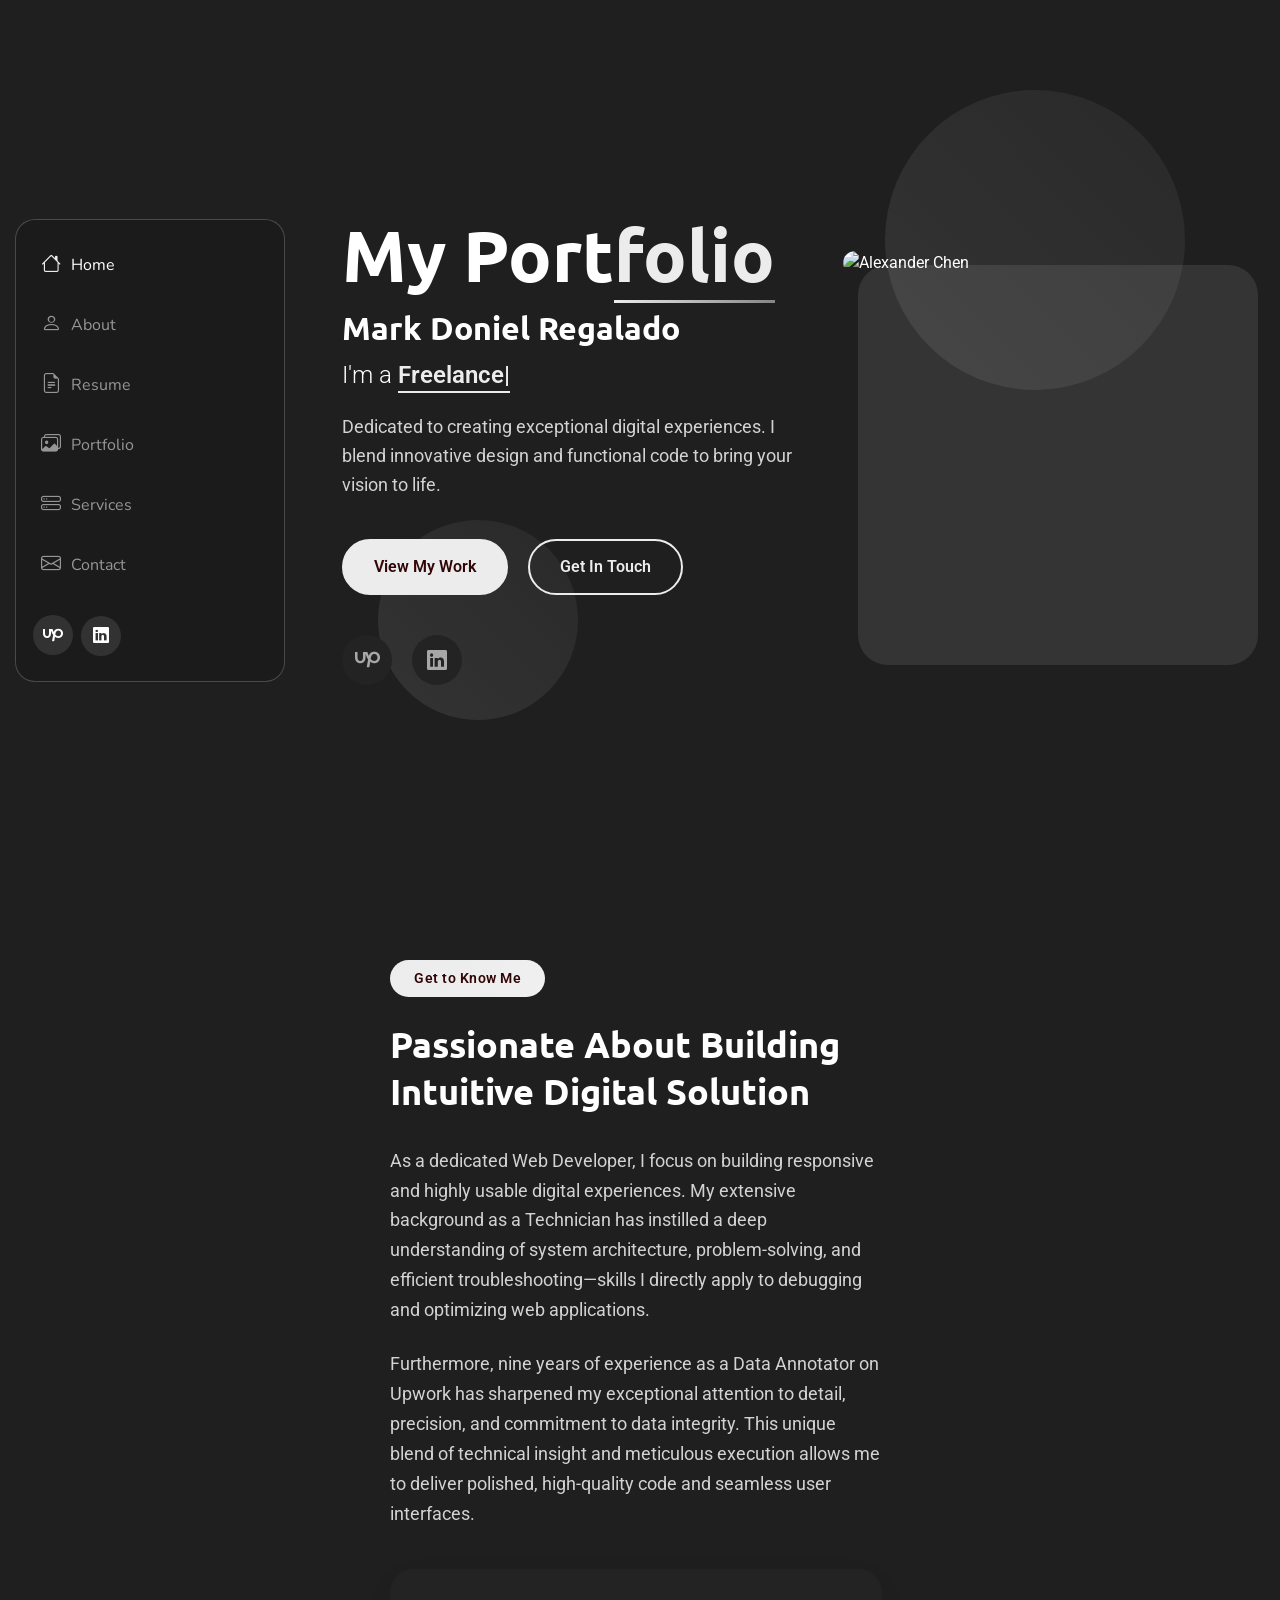
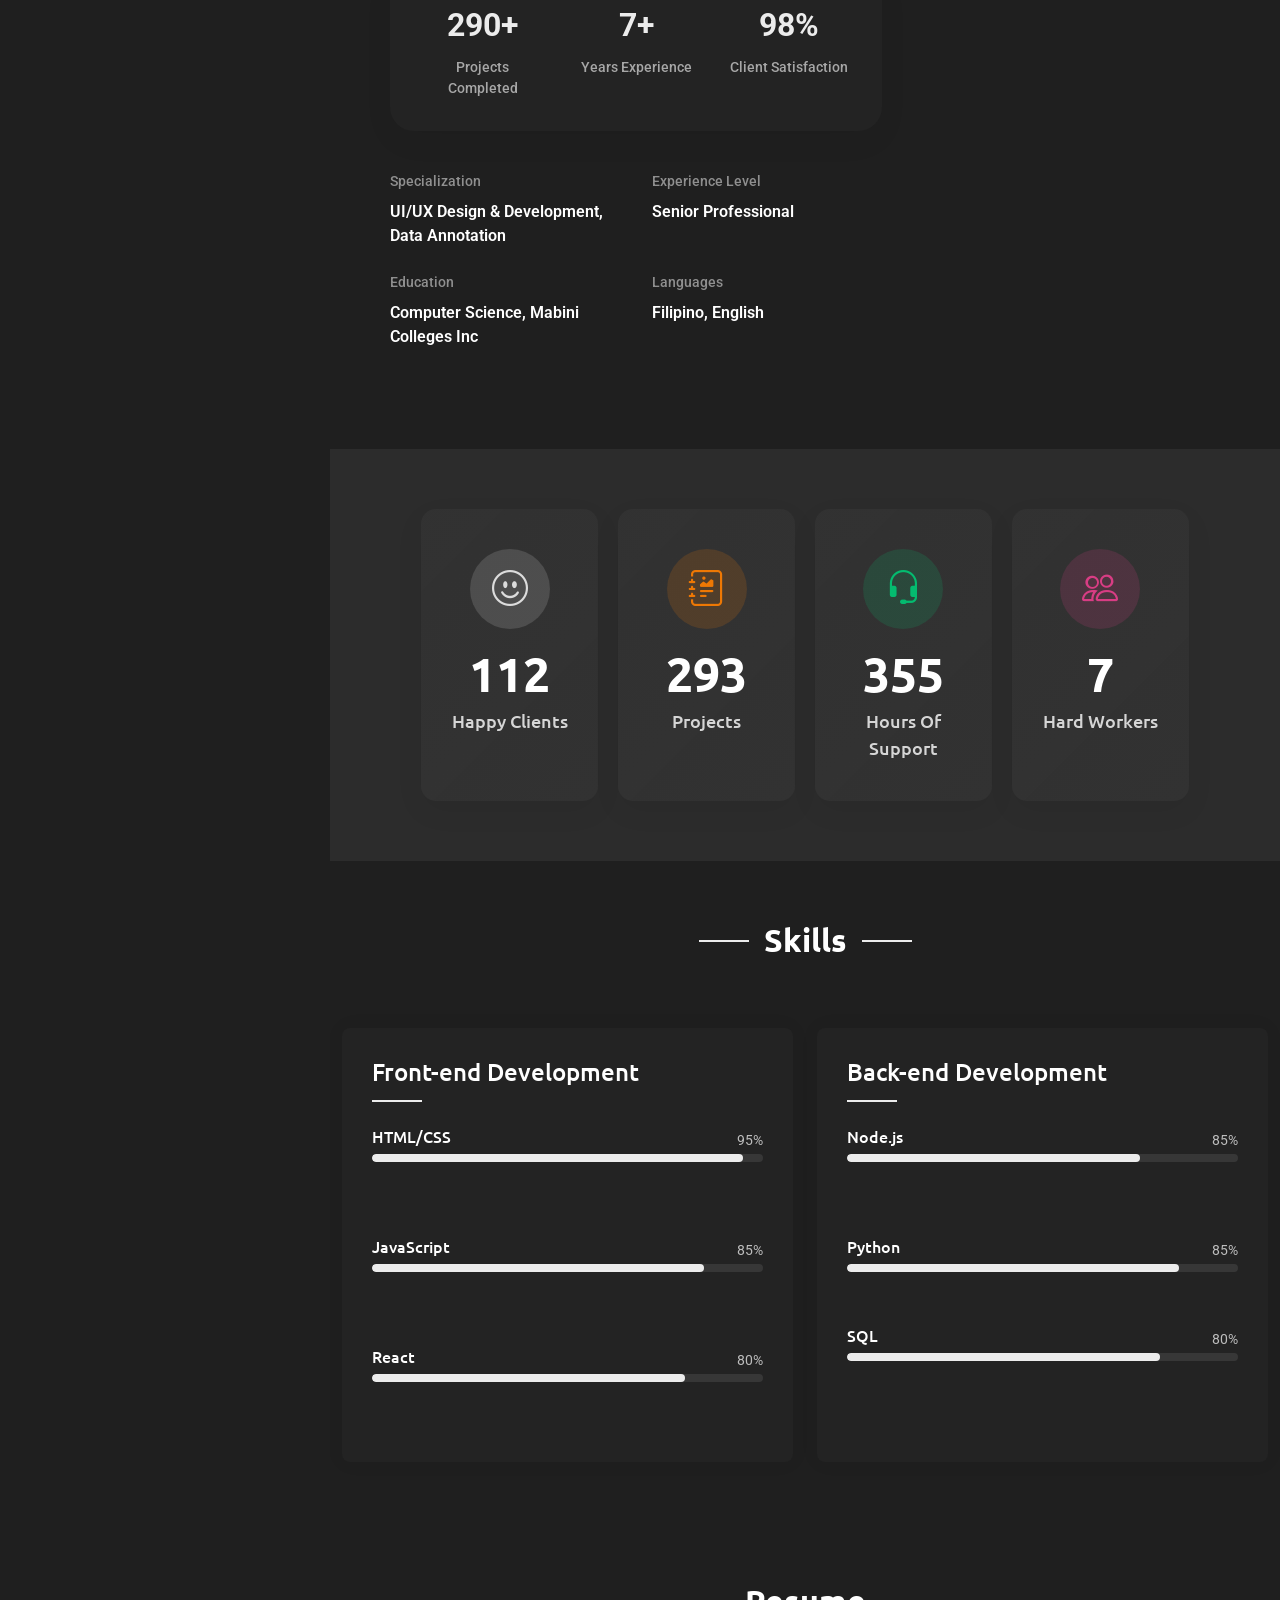
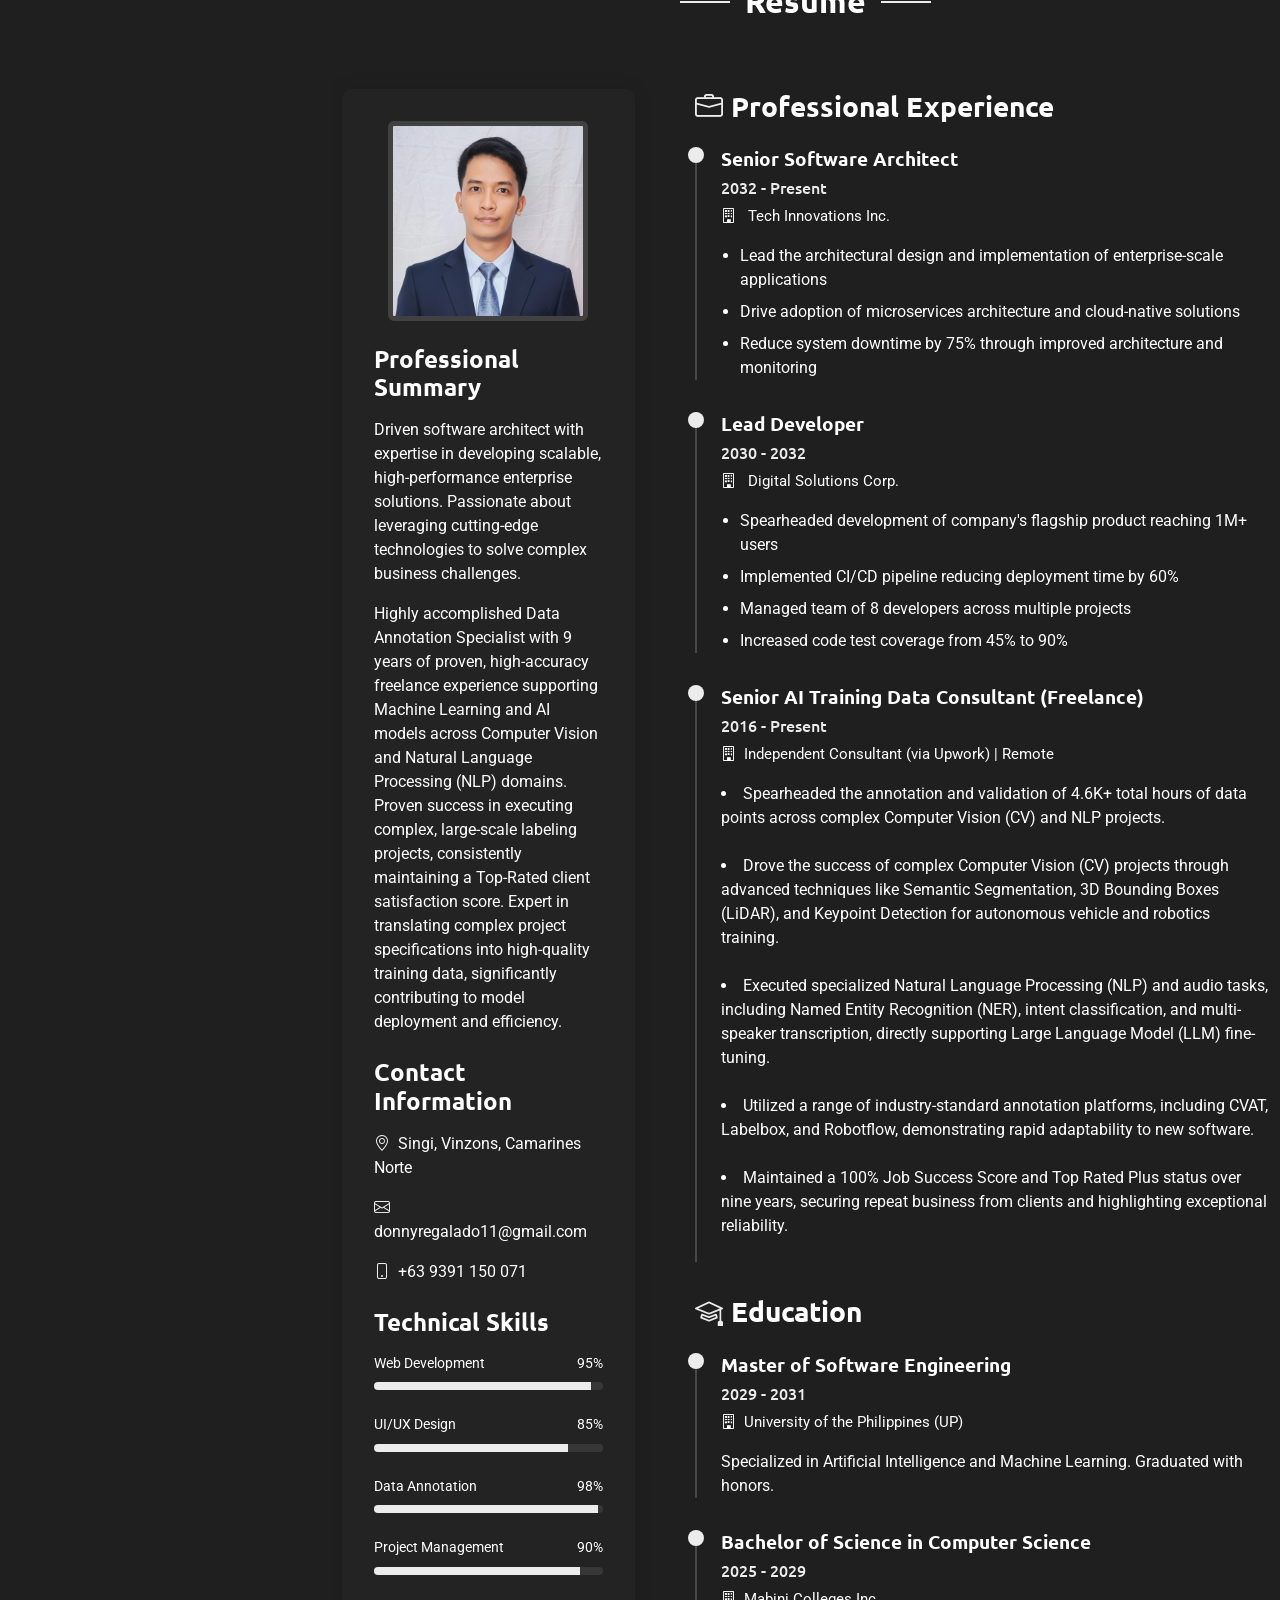
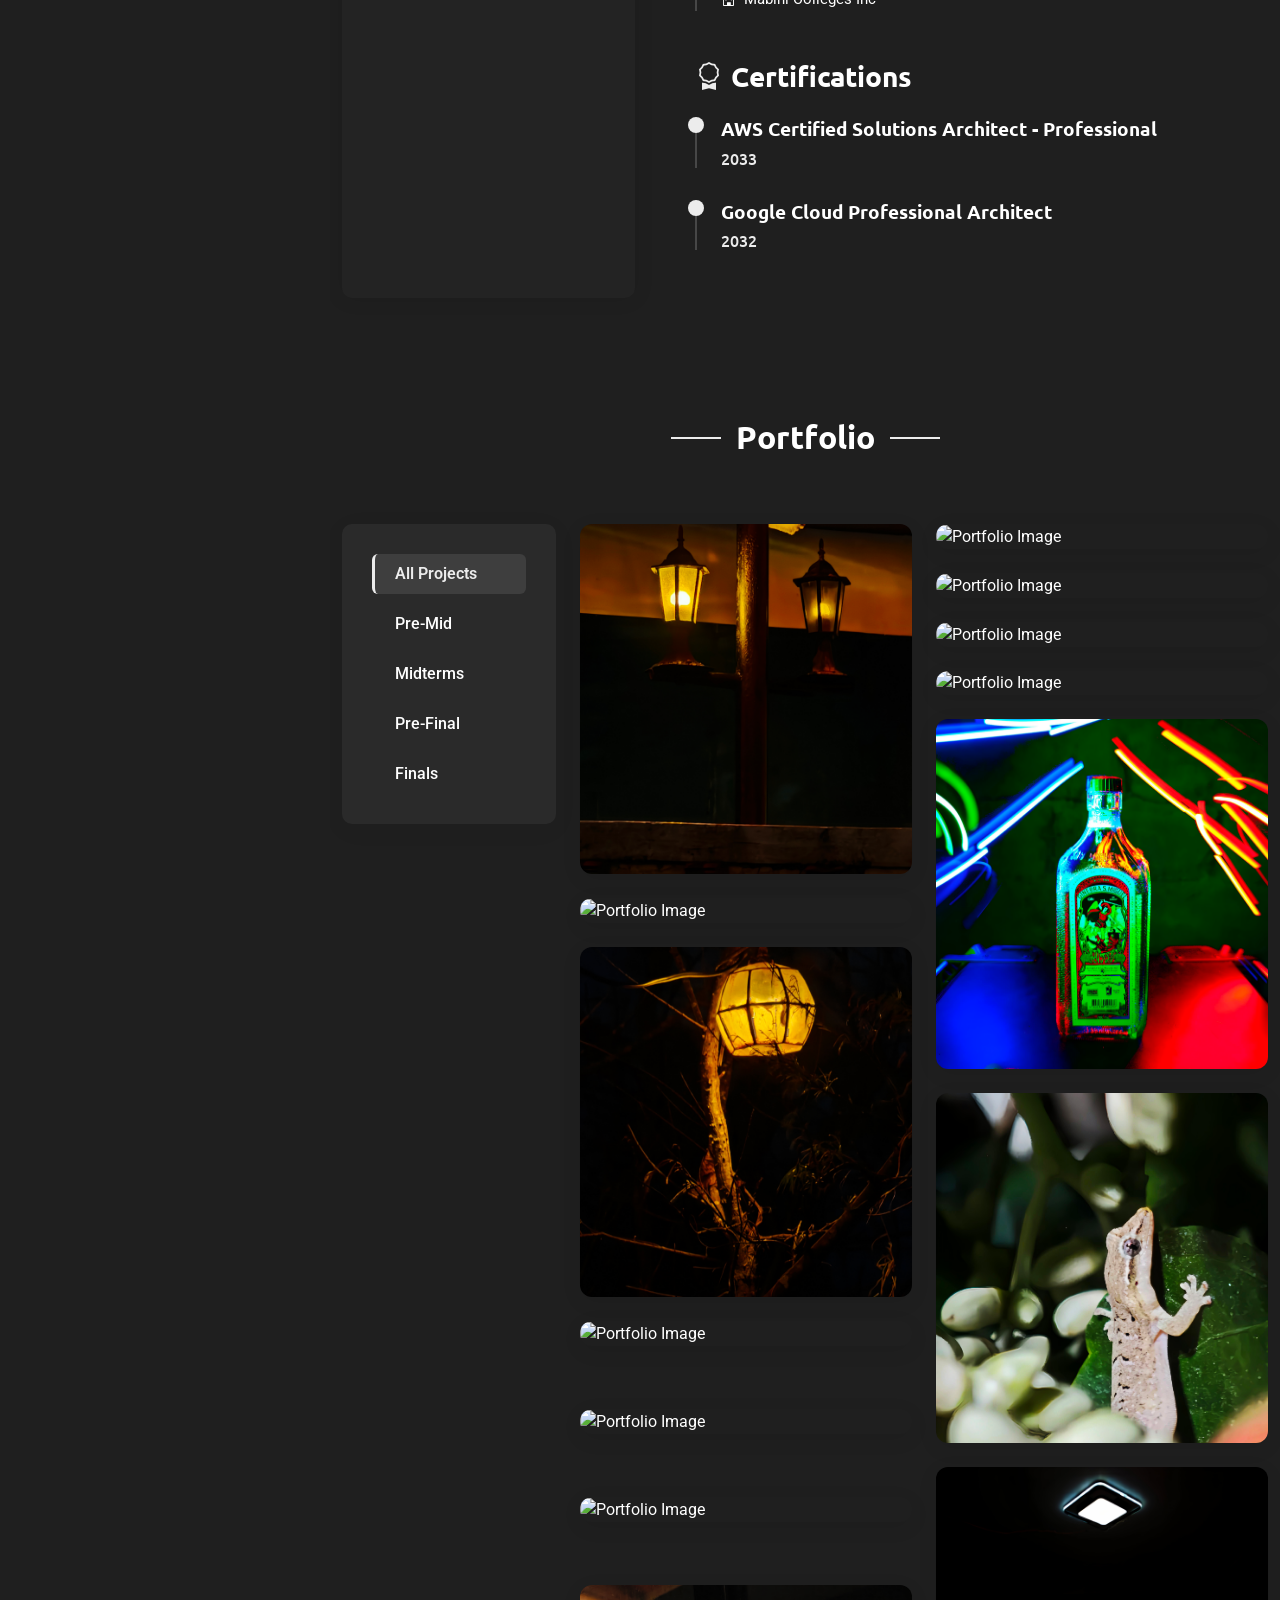
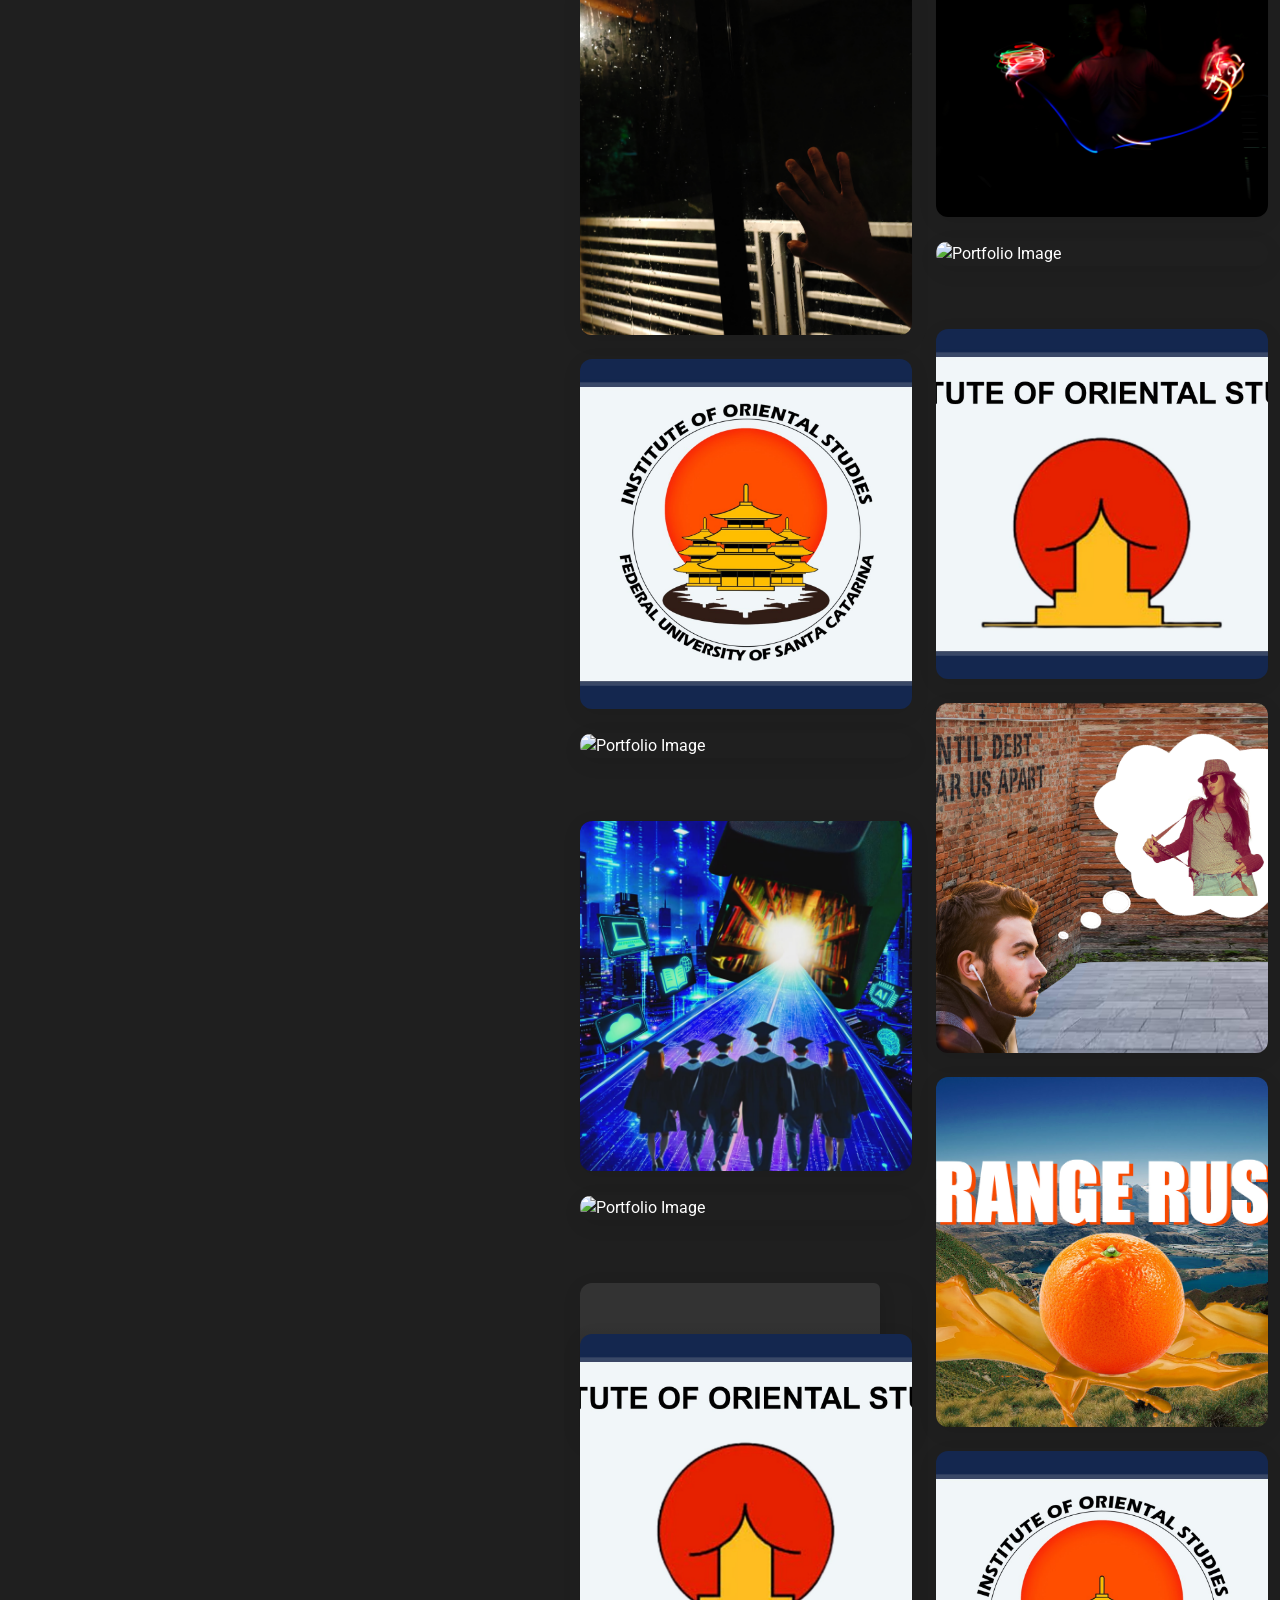
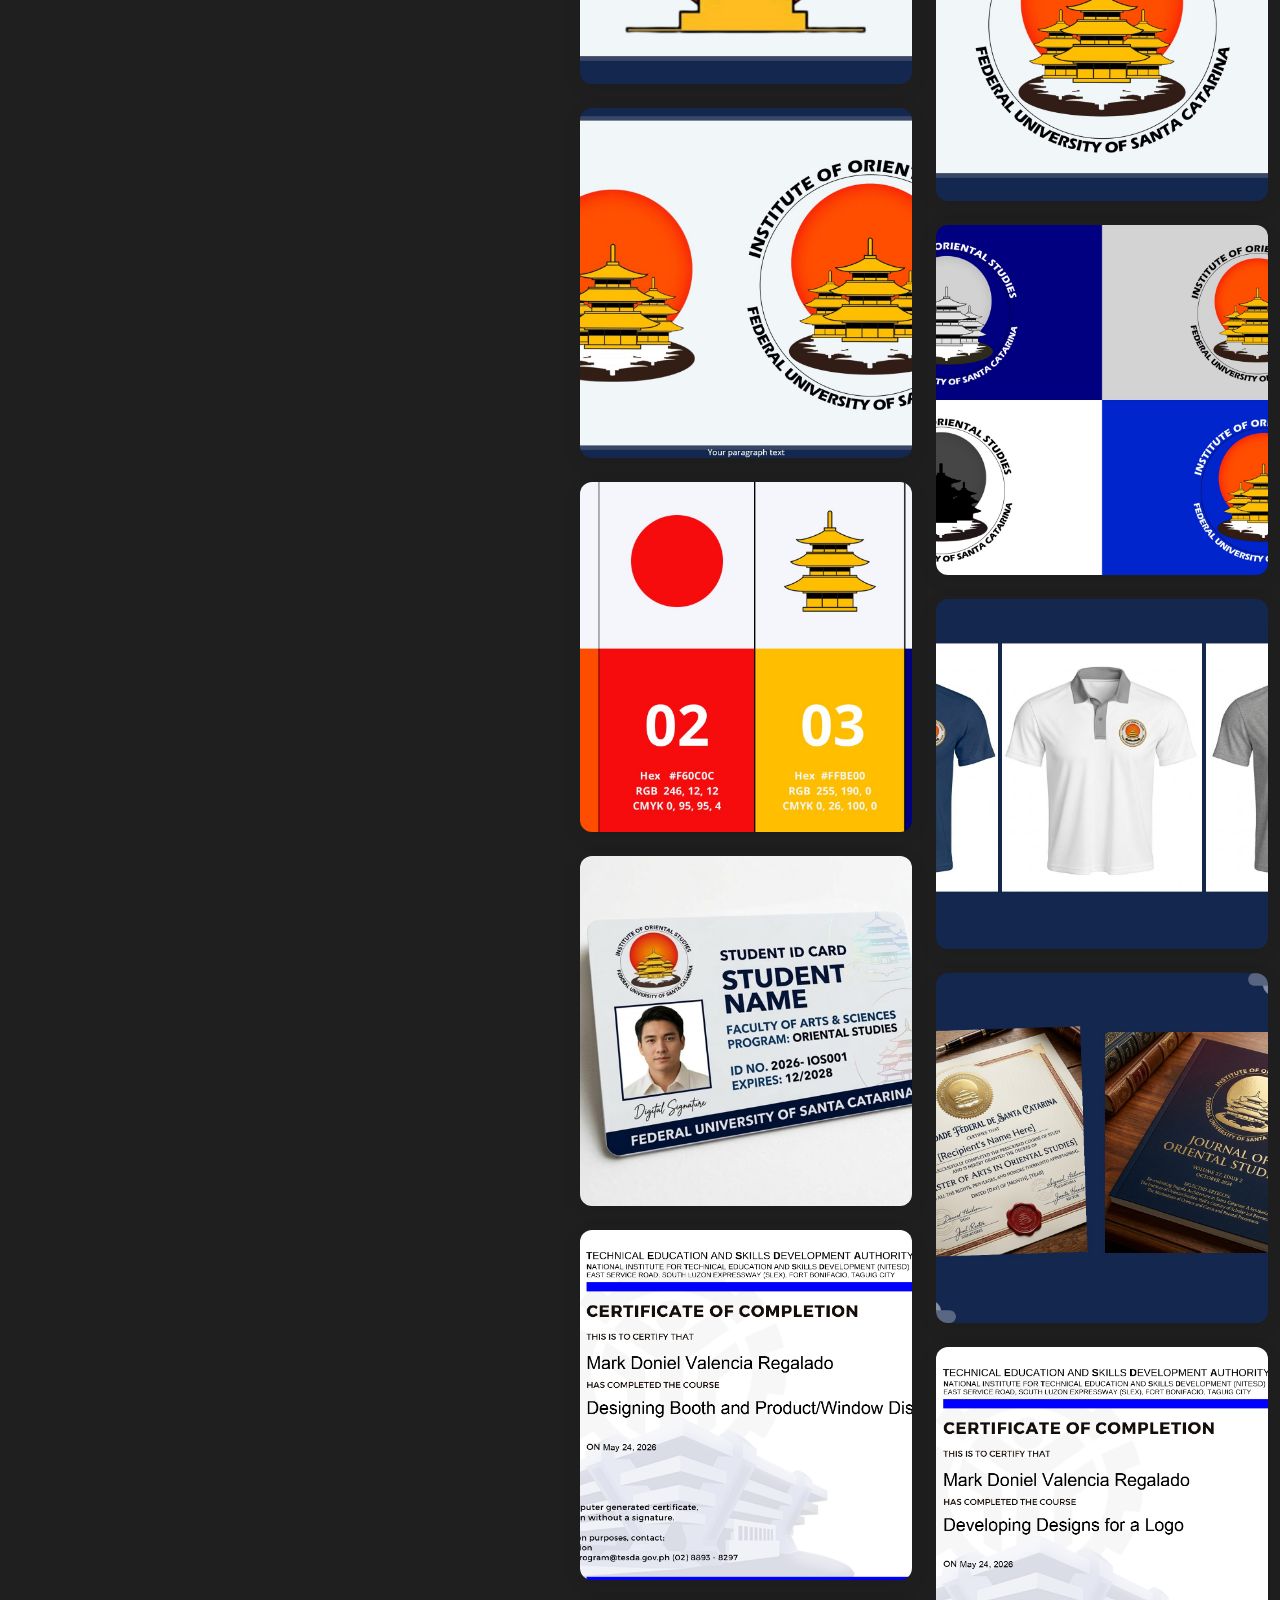
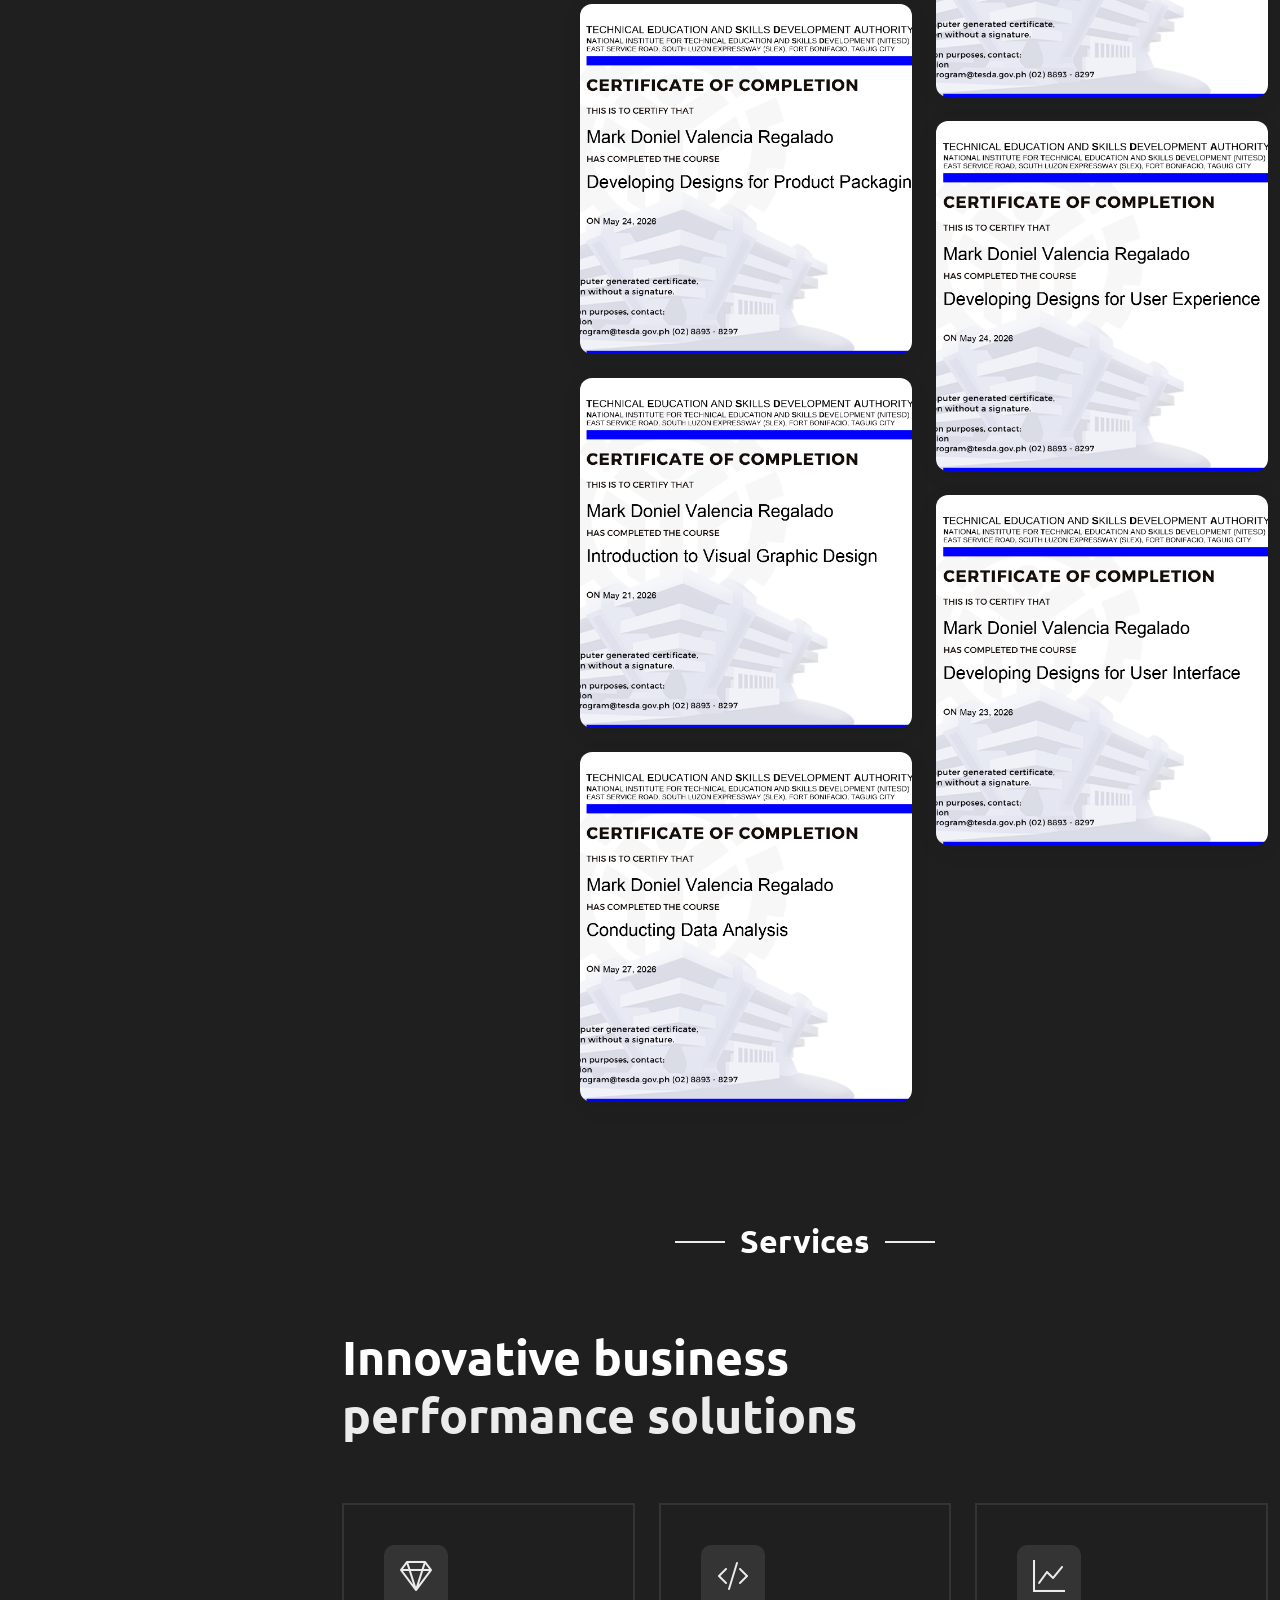
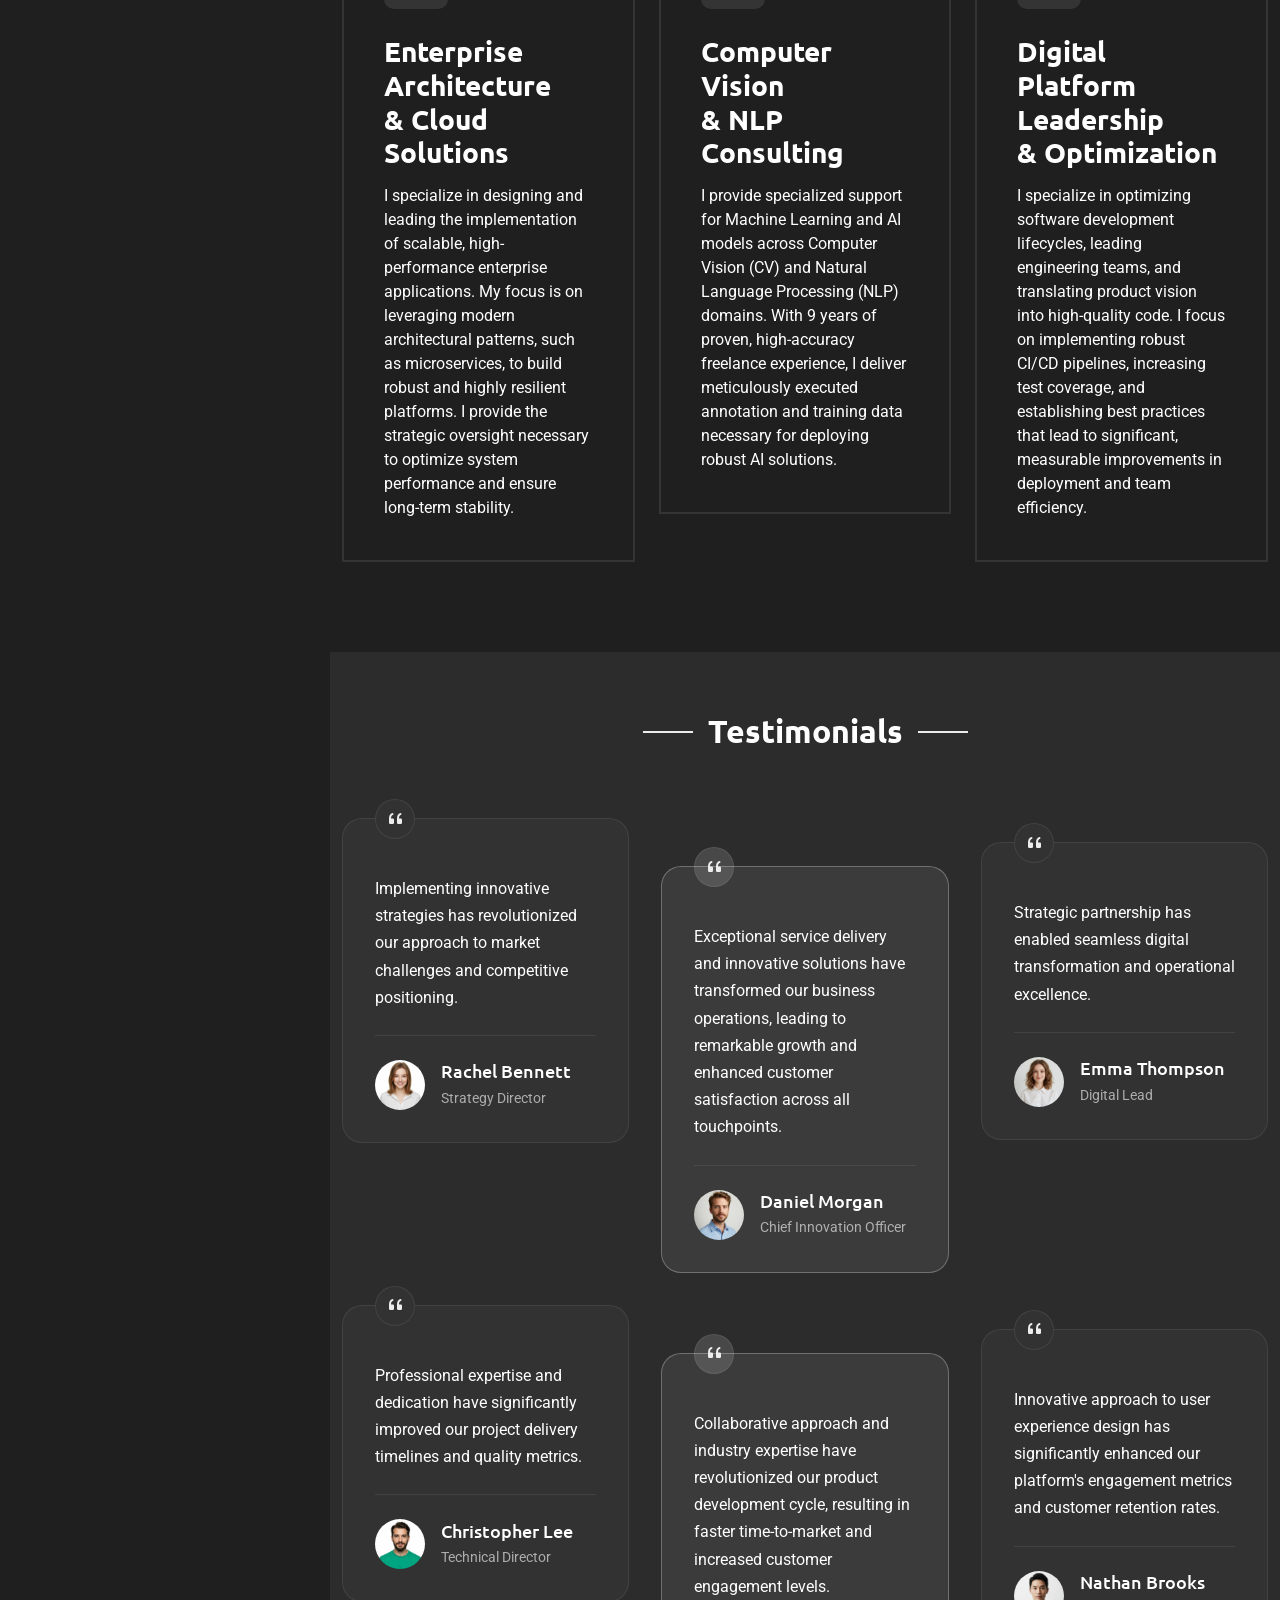
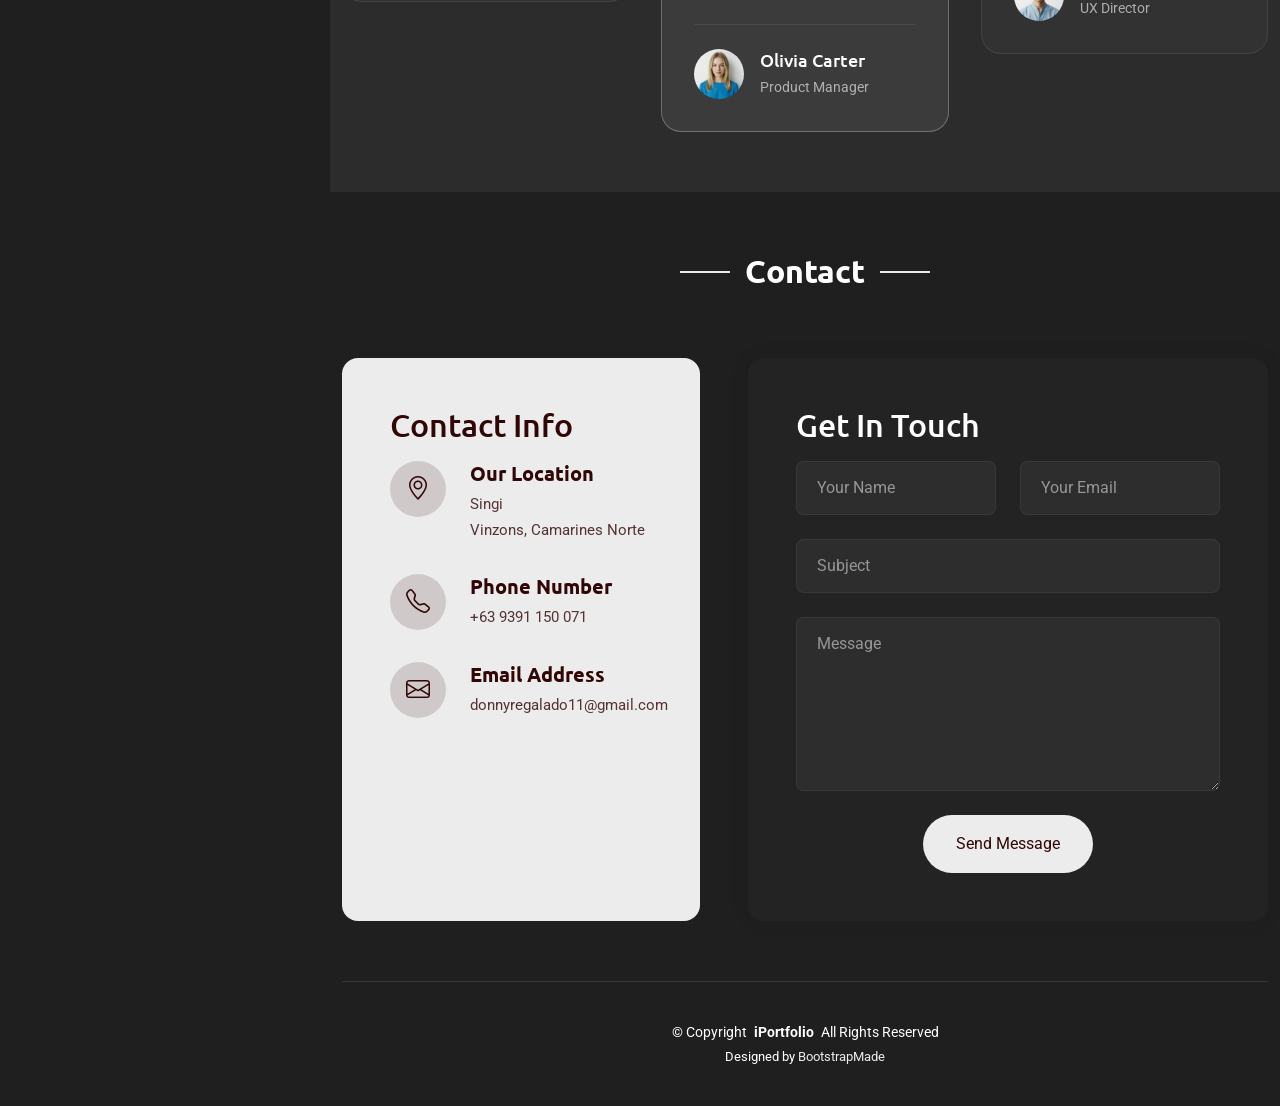
==== commit 4aa8f6cf: "Update index.html" ====
--- a/index.html
+++ b/index.html
@@ -832,13 +832,13 @@
 
                 <div class="col-lg-6 col-md-6 portfolio-item isotope-item filter-premid">
                   <div class="portfolio-wrap">
-                    <img src="assets/img/portfolio/slide4.jpg" class="img-fluid" alt="Portfolio Image" loading="lazy">
+                    <img src="assets/img/portfolio/Slide4.jpg" class="img-fluid" alt="Portfolio Image" loading="lazy">
                     <div class="portfolio-info">
                       <div class="content">
                         <span class="category"> </span>
                         <h3>IOS LOGO</h3>
                         <div class="portfolio-links">
-                          <a href="assets/img/portfolio/slide4.jpg" class="glightbox" title="IOS LOGO"><i class="bi bi-plus-lg"></i></a>
+                          <a href="assets/img/portfolio/Slide4.jpg" class="glightbox" title="IOS LOGO"><i class="bi bi-plus-lg"></i></a>
                          
                         </div>
                       </div>
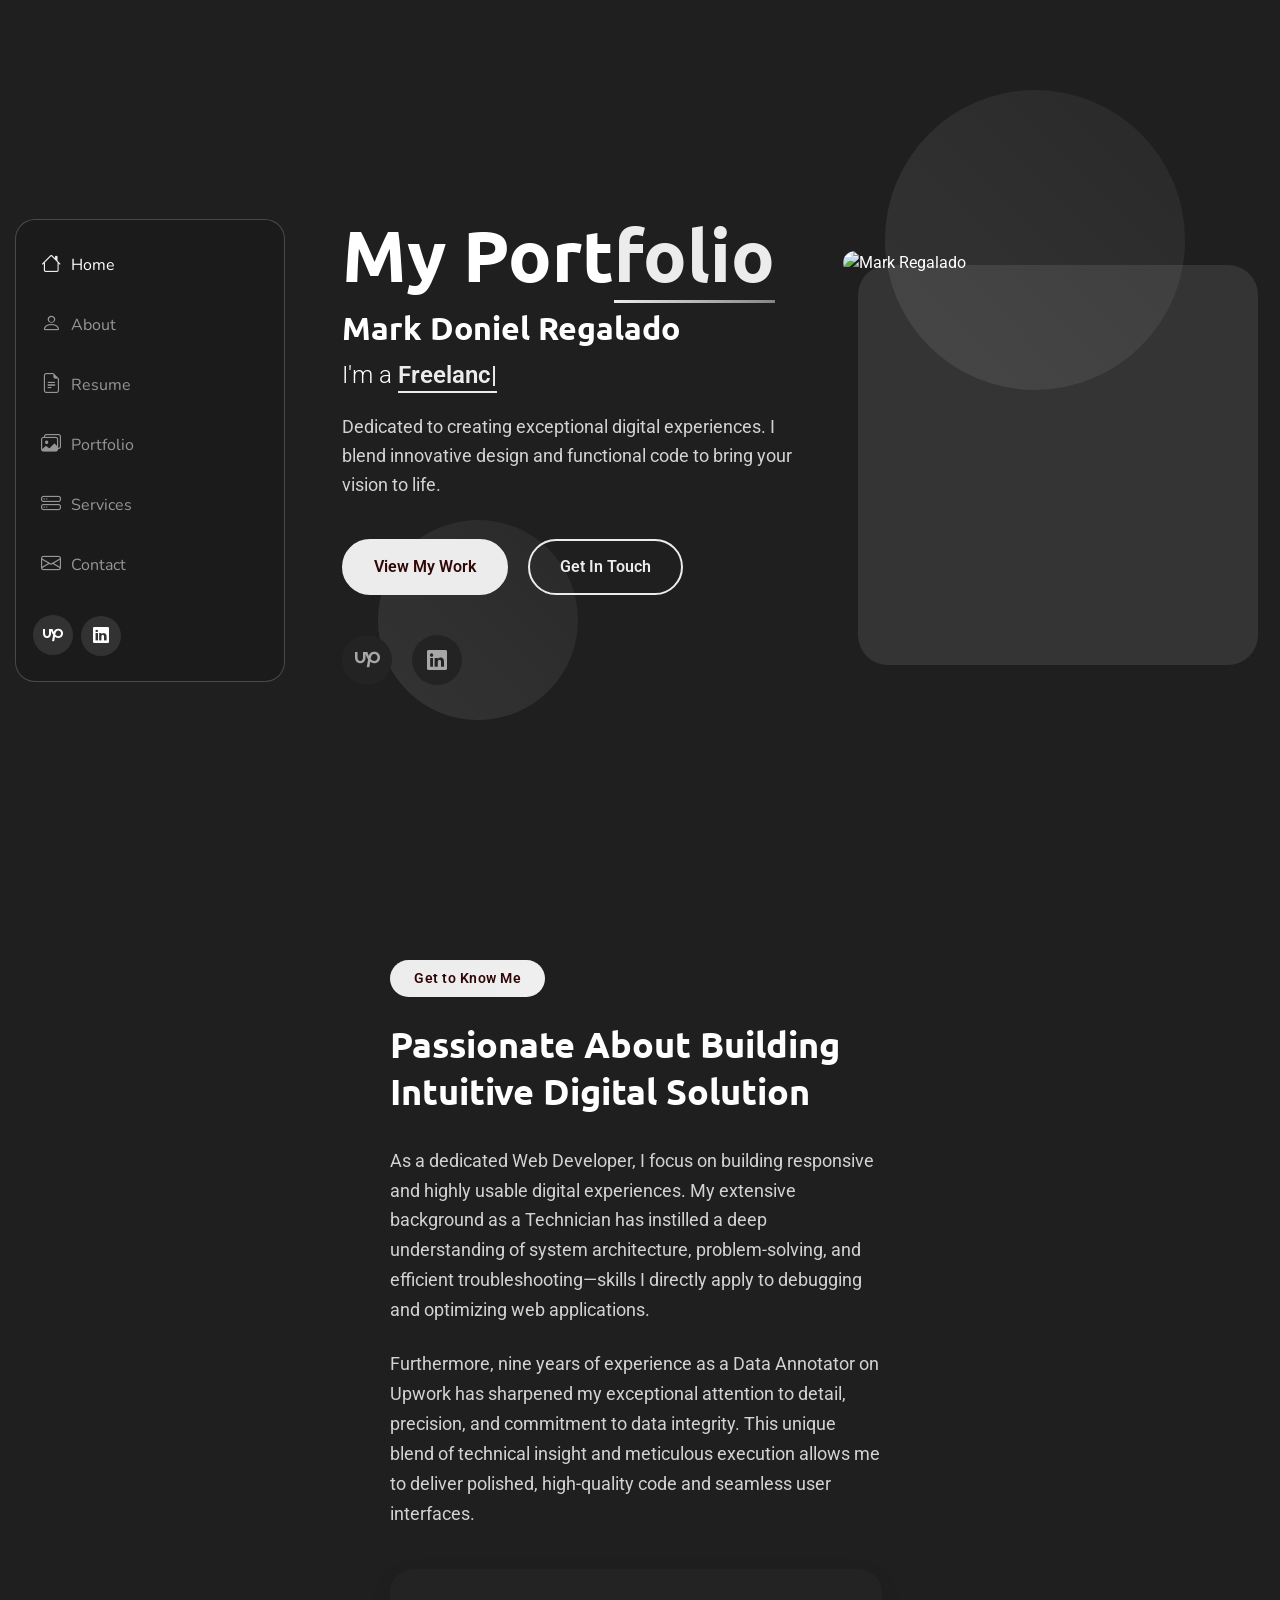
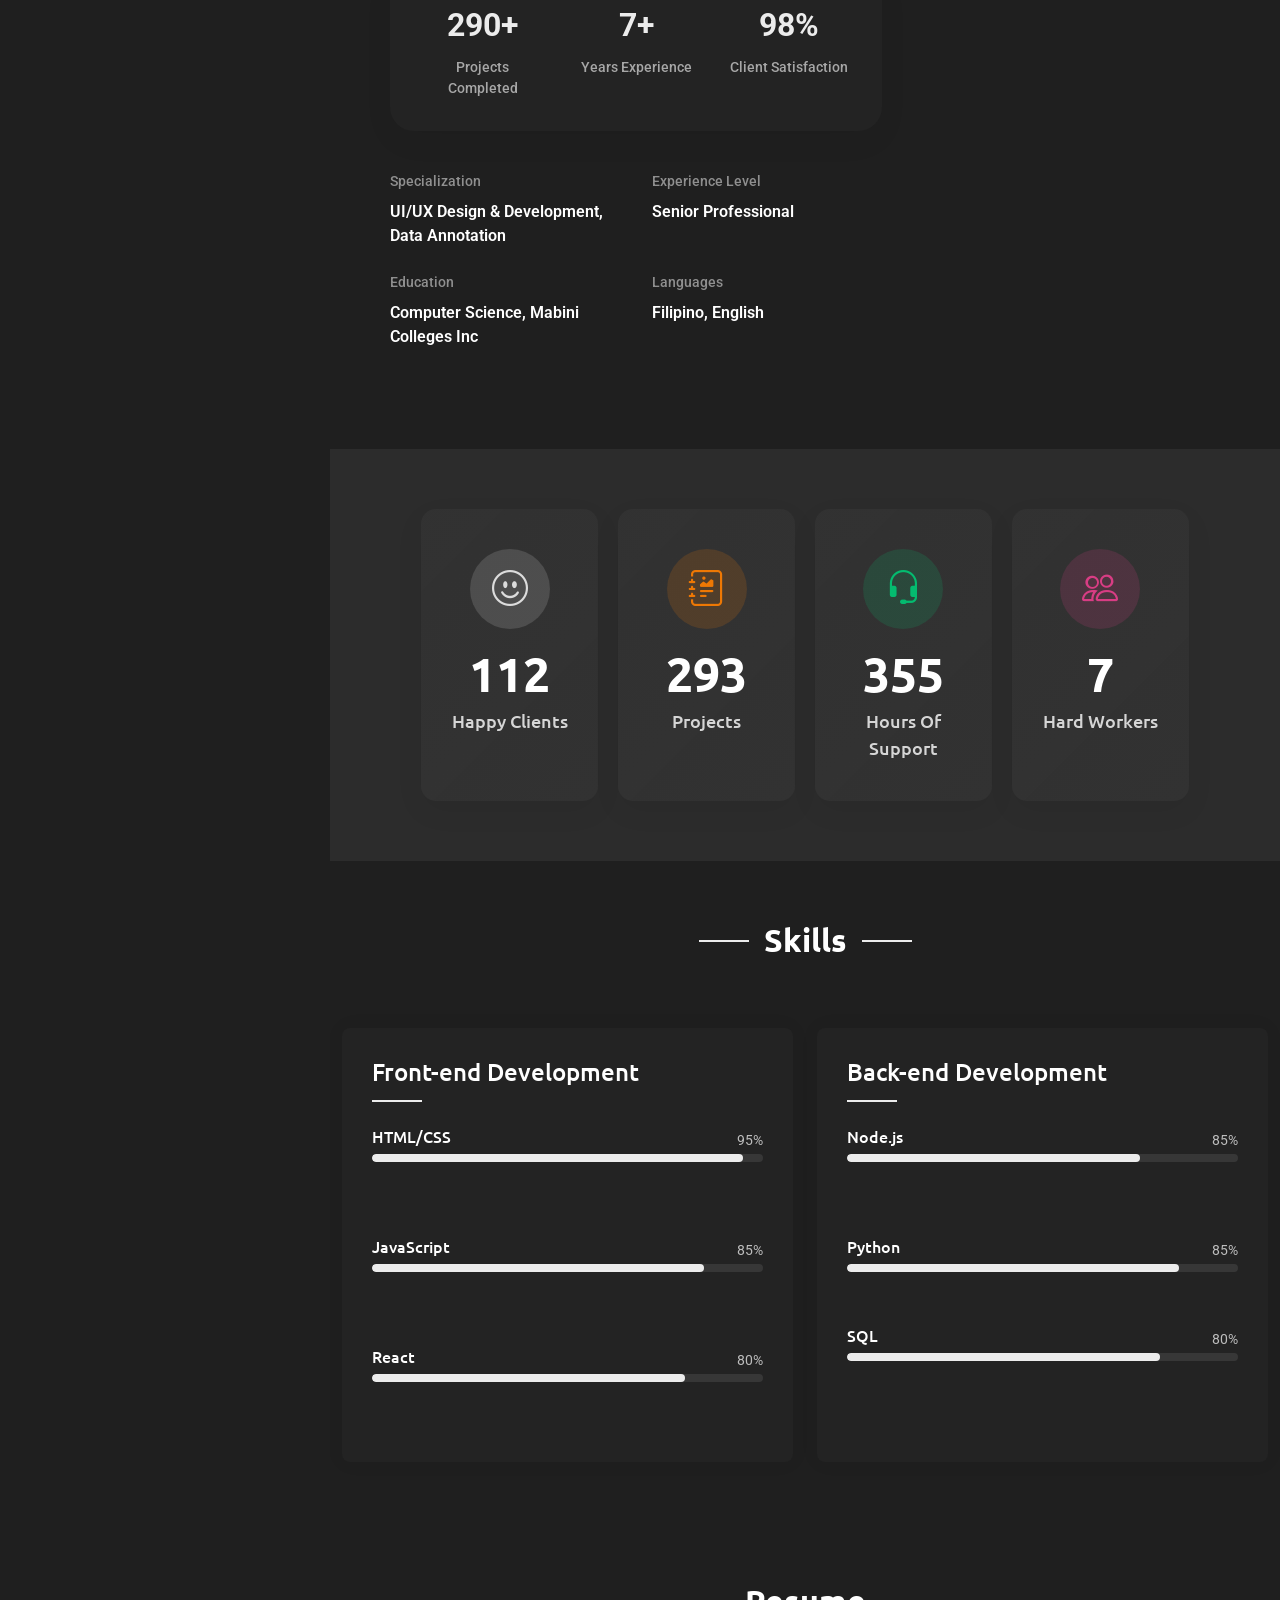
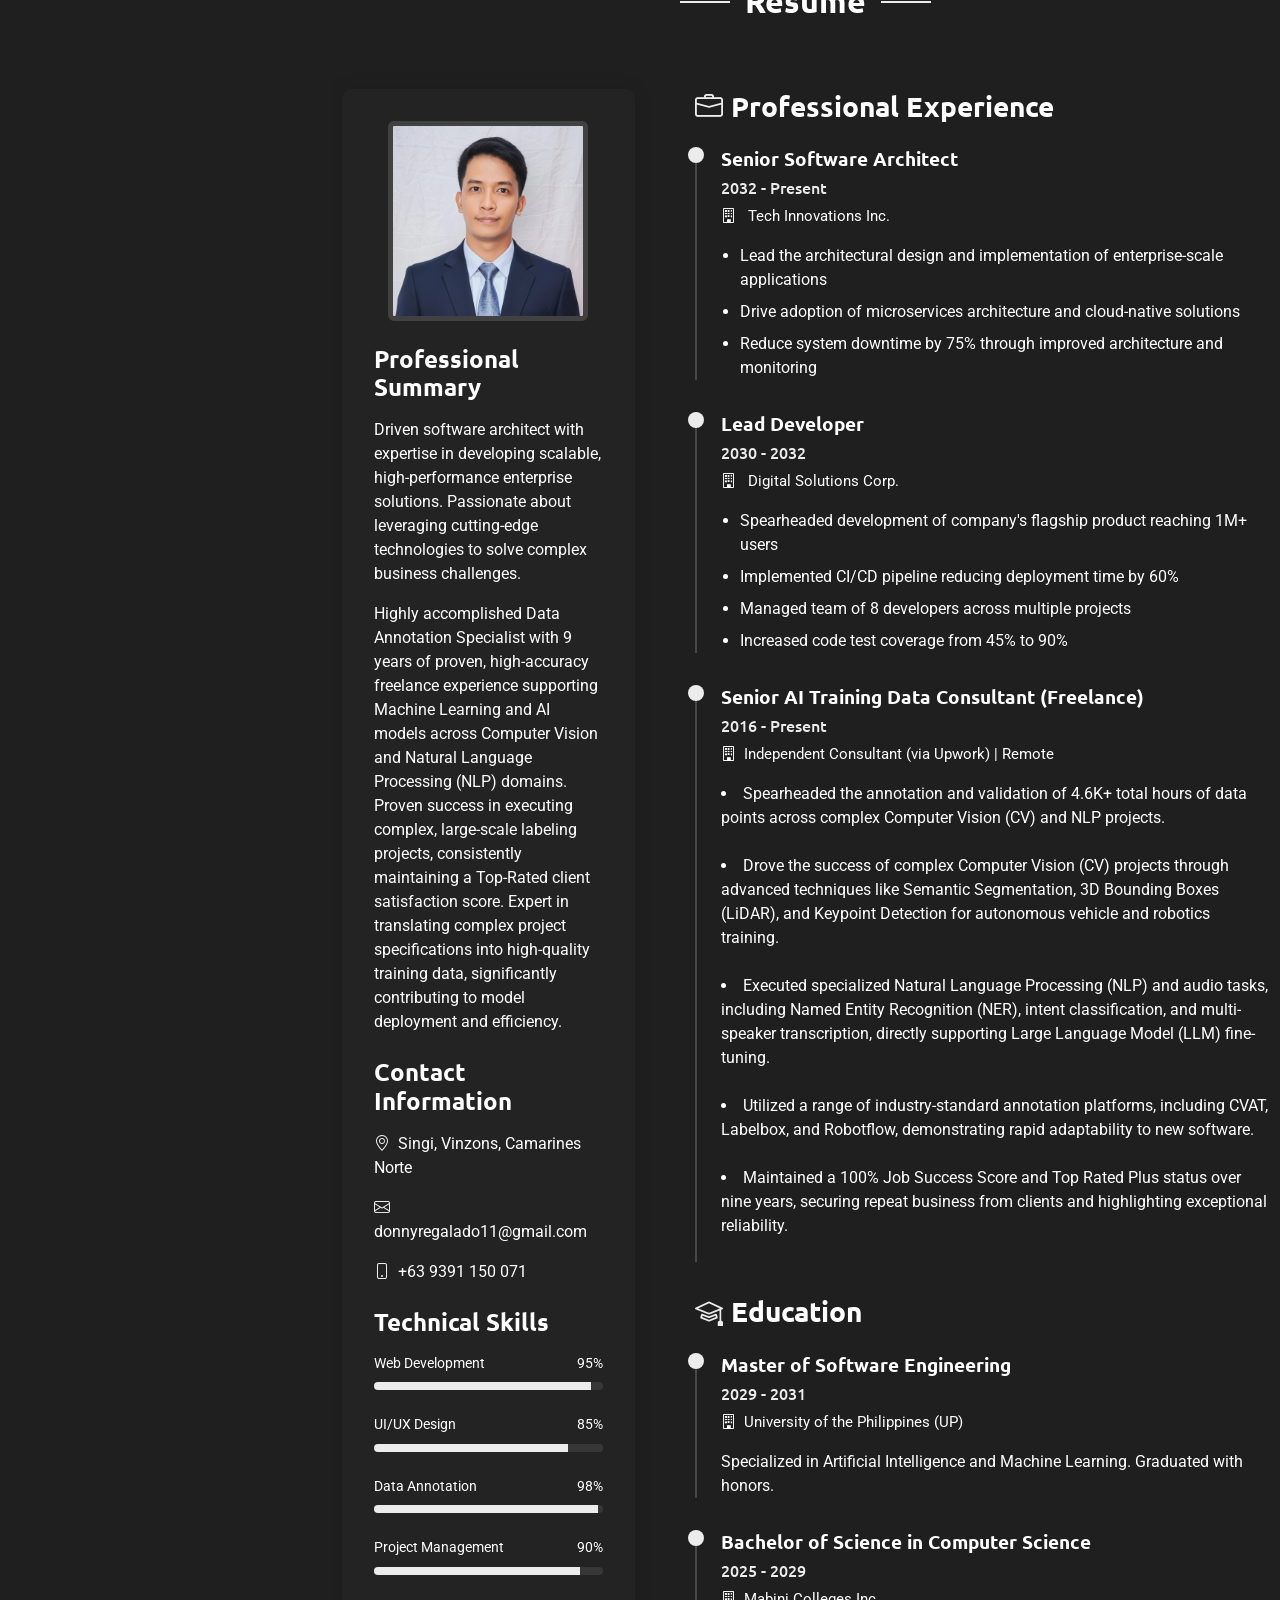
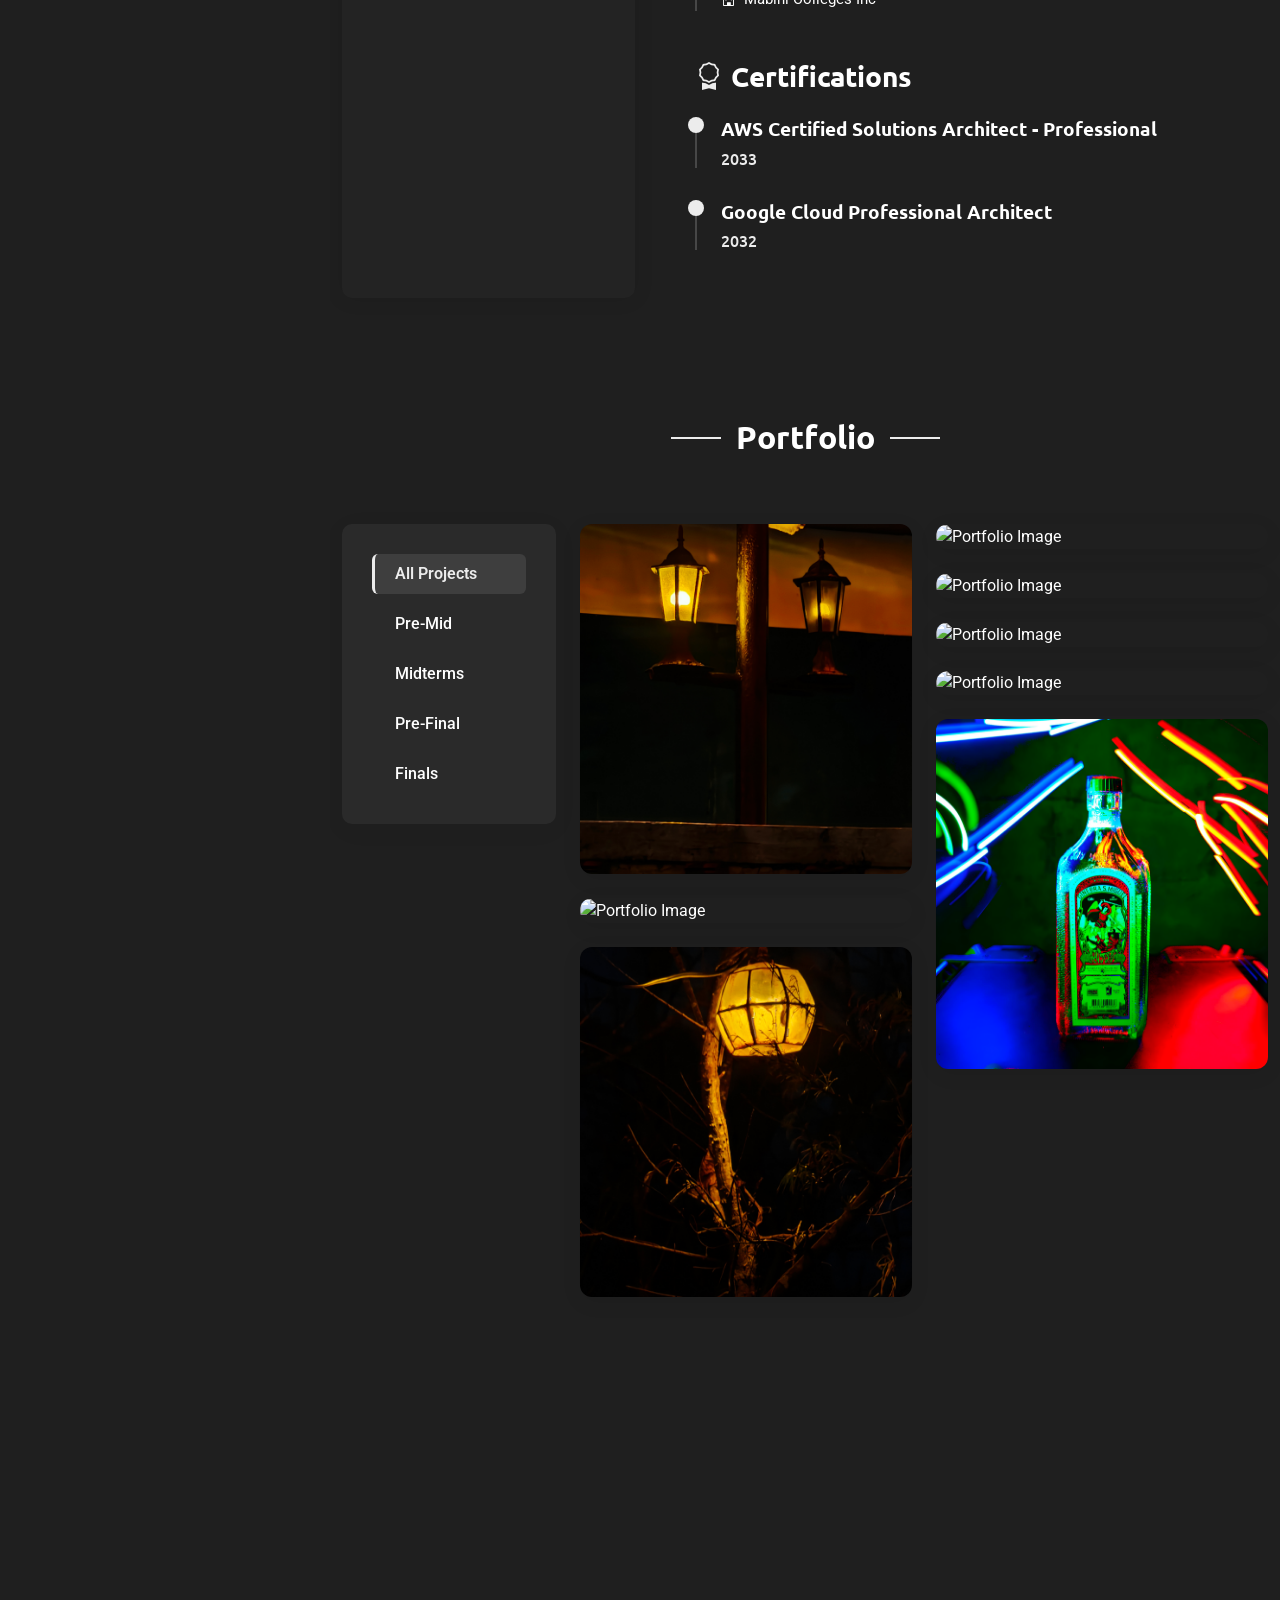
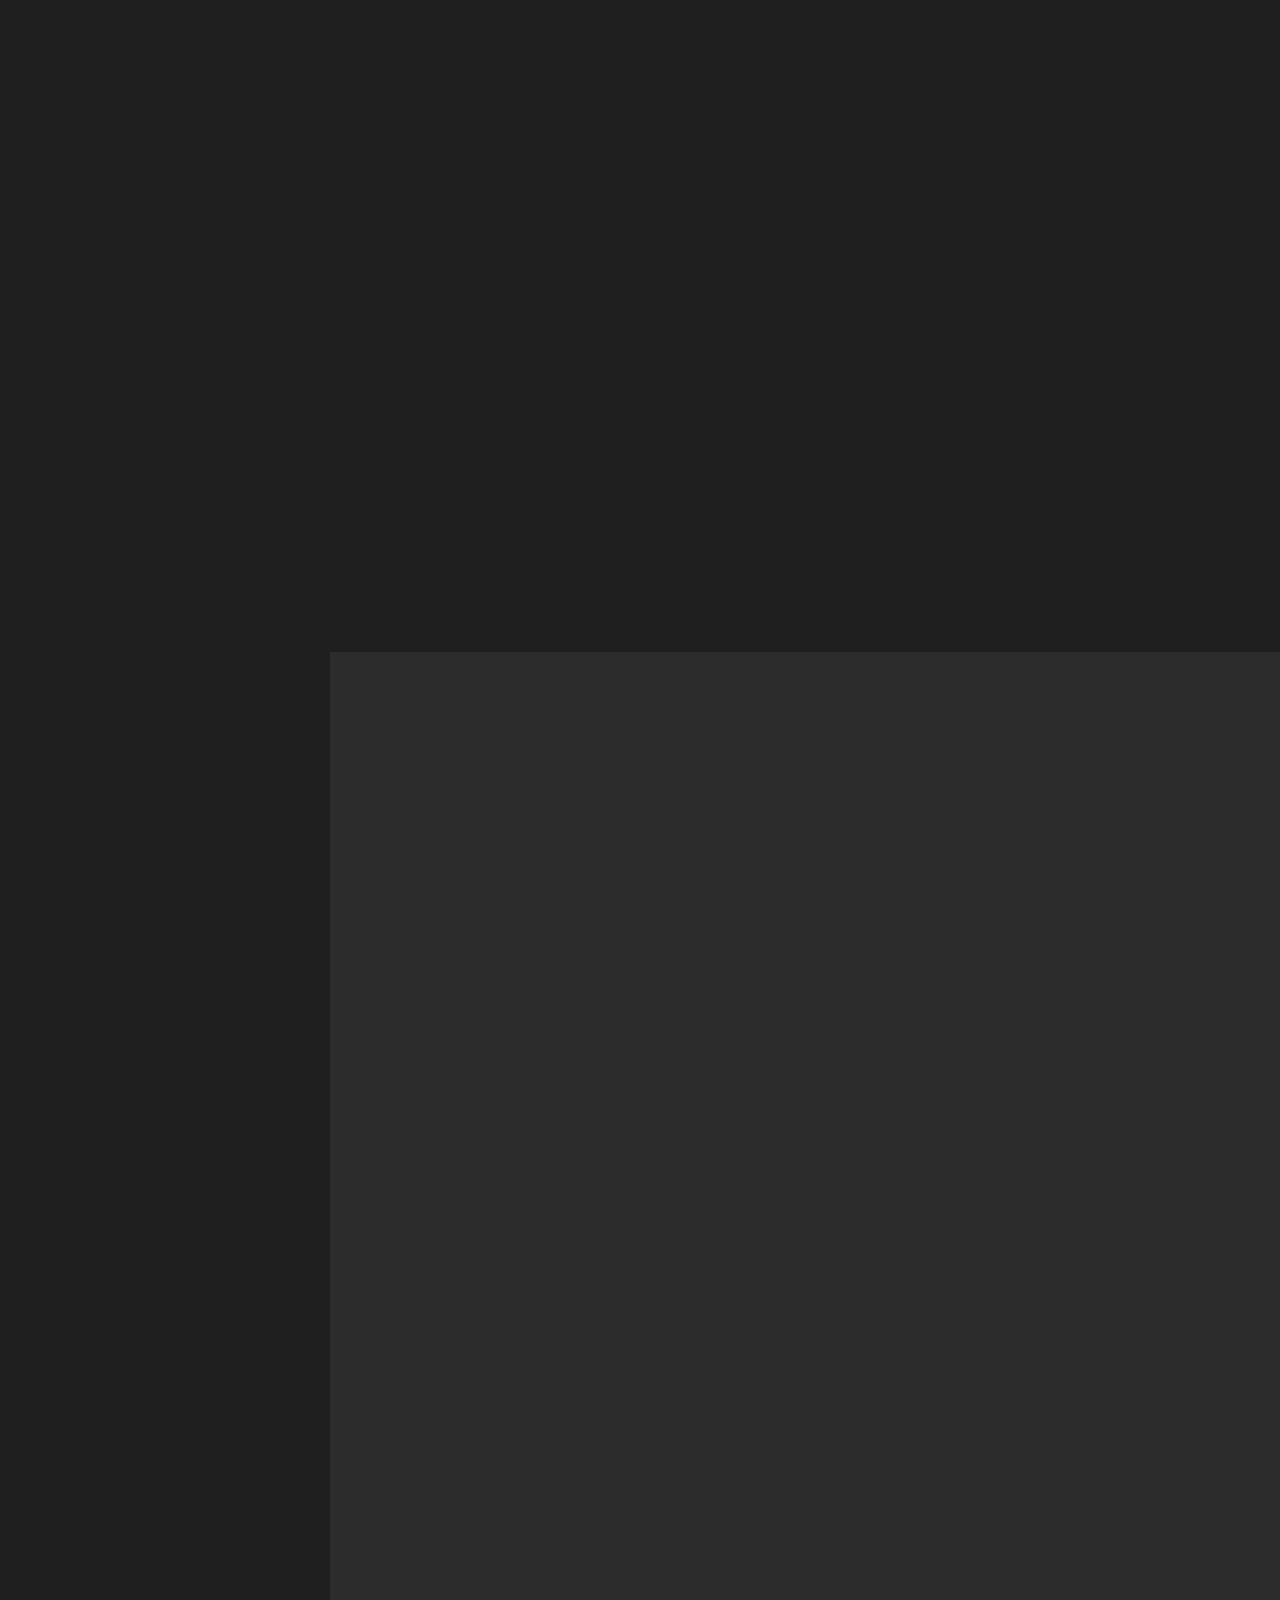
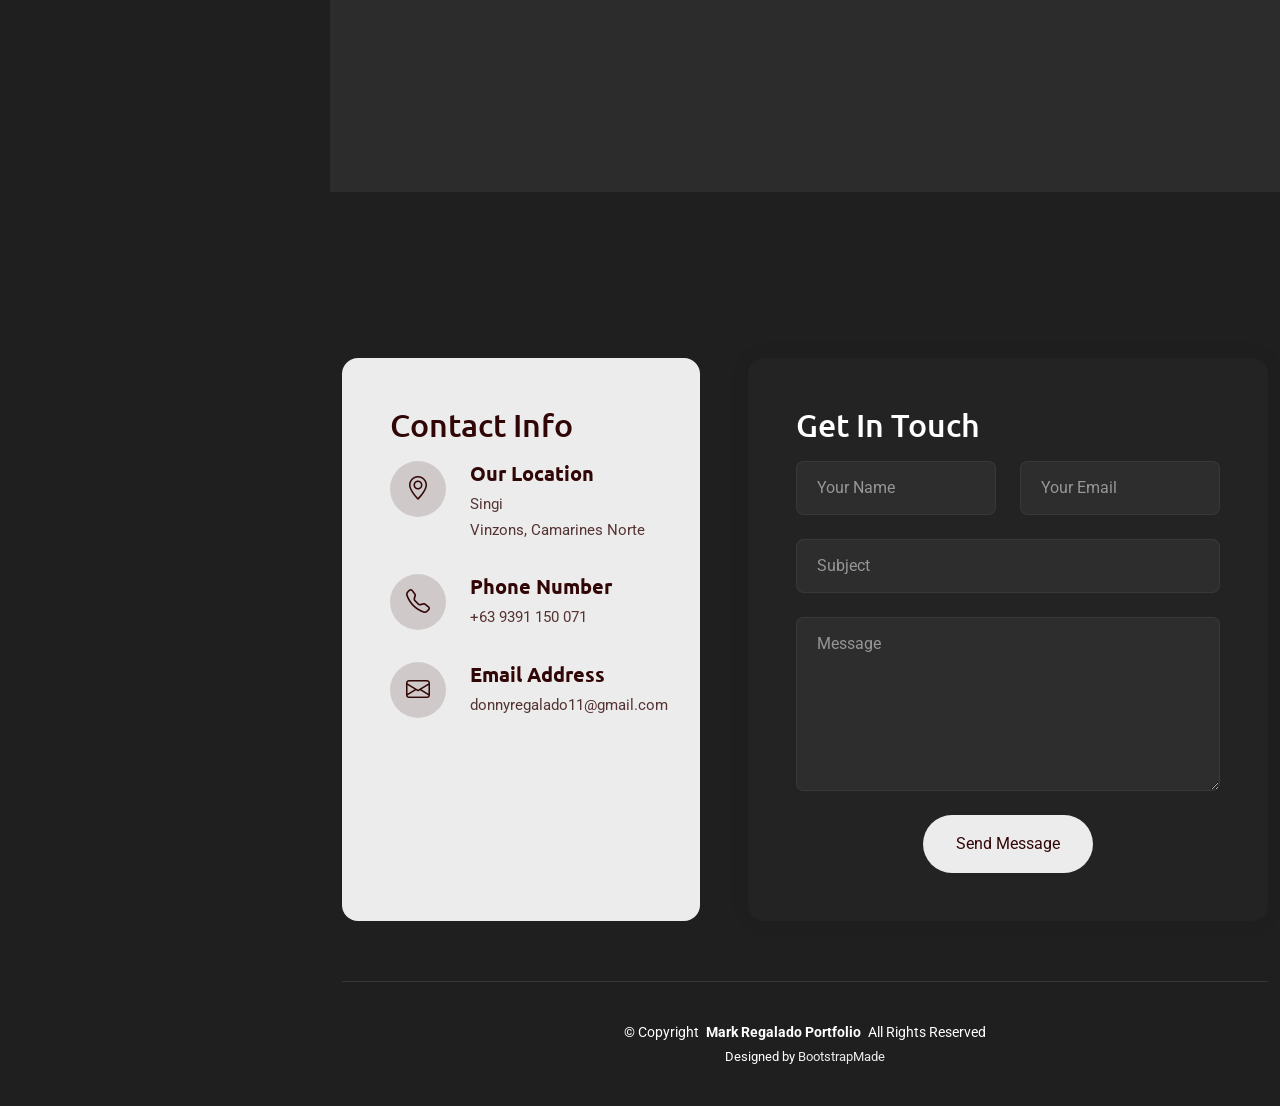
==== commit 467bdfab: "Update index.html" ====
--- a/index.html
+++ b/index.html
@@ -4,10 +4,15 @@
 <head>
   <meta charset="utf-8">
   <meta content="width=device-width, initial-scale=1.0" name="viewport">
-  <title>Index - SnapFolio Bootstrap Template</title>
-  <meta name="description" content="">
-  <meta name="keywords" content="">
-
+  <title>Mark Regalado | Portfolio</title>
+  <meta name="description" content="Mark Regalado Portfolio - Web Developer, Freelancer, Data Annotator">
+  <meta name="keywords" content="Mark Regalado, Portfolio, Web Developer, Freelancer, Data Annotator">
+  <meta property="og:title" content="Mark Regalado Portfolio">
+  <meta property="og:description" content="Web Developer | Freelancer | Data Annotator">
+  <meta property="og:image" content="assets/img/profile/profile-2.webp">
+  <meta property="og:type" content="website">
+  <meta property="og:url" content="https://mdregalado.github.io">
+	
   <!-- Favicons -->
 <link rel="stylesheet" href="https://cdnjs.cloudflare.com/ajax/libs/font-awesome/6.5.1/css/all.min.css" integrity="sha512-DTOQO9RWCH3ppGqcWaEA1BIZOC6xxalwEsw9c2QQeAIftl+Vegovlnee1c9QX4TctnWMn13TZye+giMm8e2LwA==" crossorigin="anonymous" referrerpolicy="no-referrer" />
     
@@ -158,7 +163,7 @@
               <div class="hero-visual">
                 <div class="profile-container">
                   <div class="profile-background"></div>
-                  <img src="assets/img/profile/profile-2.webp" alt="Alexander Chen" class="profile-image">
+                  <img src="assets/img/profile/profile-2.webp" alt="Mark Regalado" class="profile-image">
                 </div>
               </div>
             </div>
@@ -1546,7 +1551,7 @@
 
     <div class="container">
       <div class="copyright text-center ">
-        <p>© <span>Copyright</span> <strong class="px-1 sitename">iPortfolio</strong> <span>All Rights Reserved</span></p>
+        <p>© <span>Copyright</span> <strong class="px-1 sitename">Mark Regalado Portfolio</strong> <span>All Rights Reserved</span></p>
       </div>
       <div class="credits">
         <!-- All the links in the footer should remain intact. -->
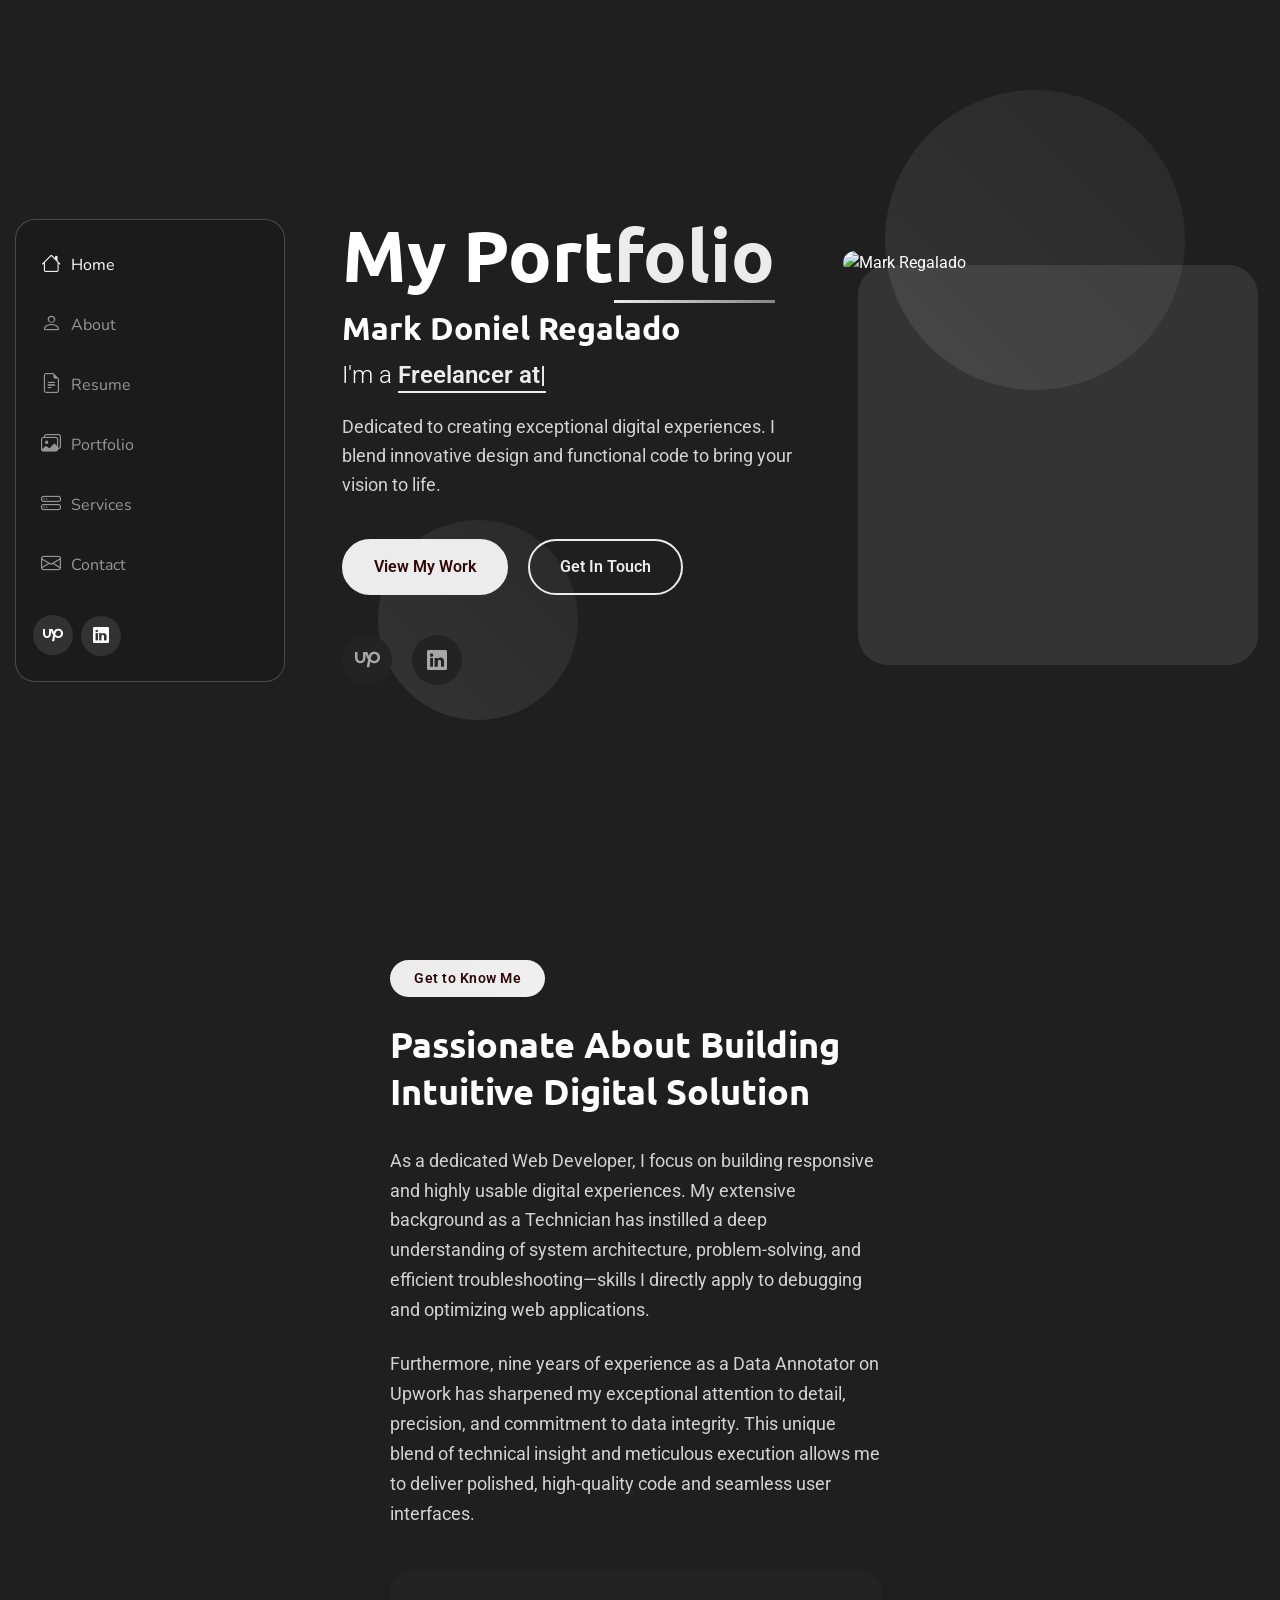
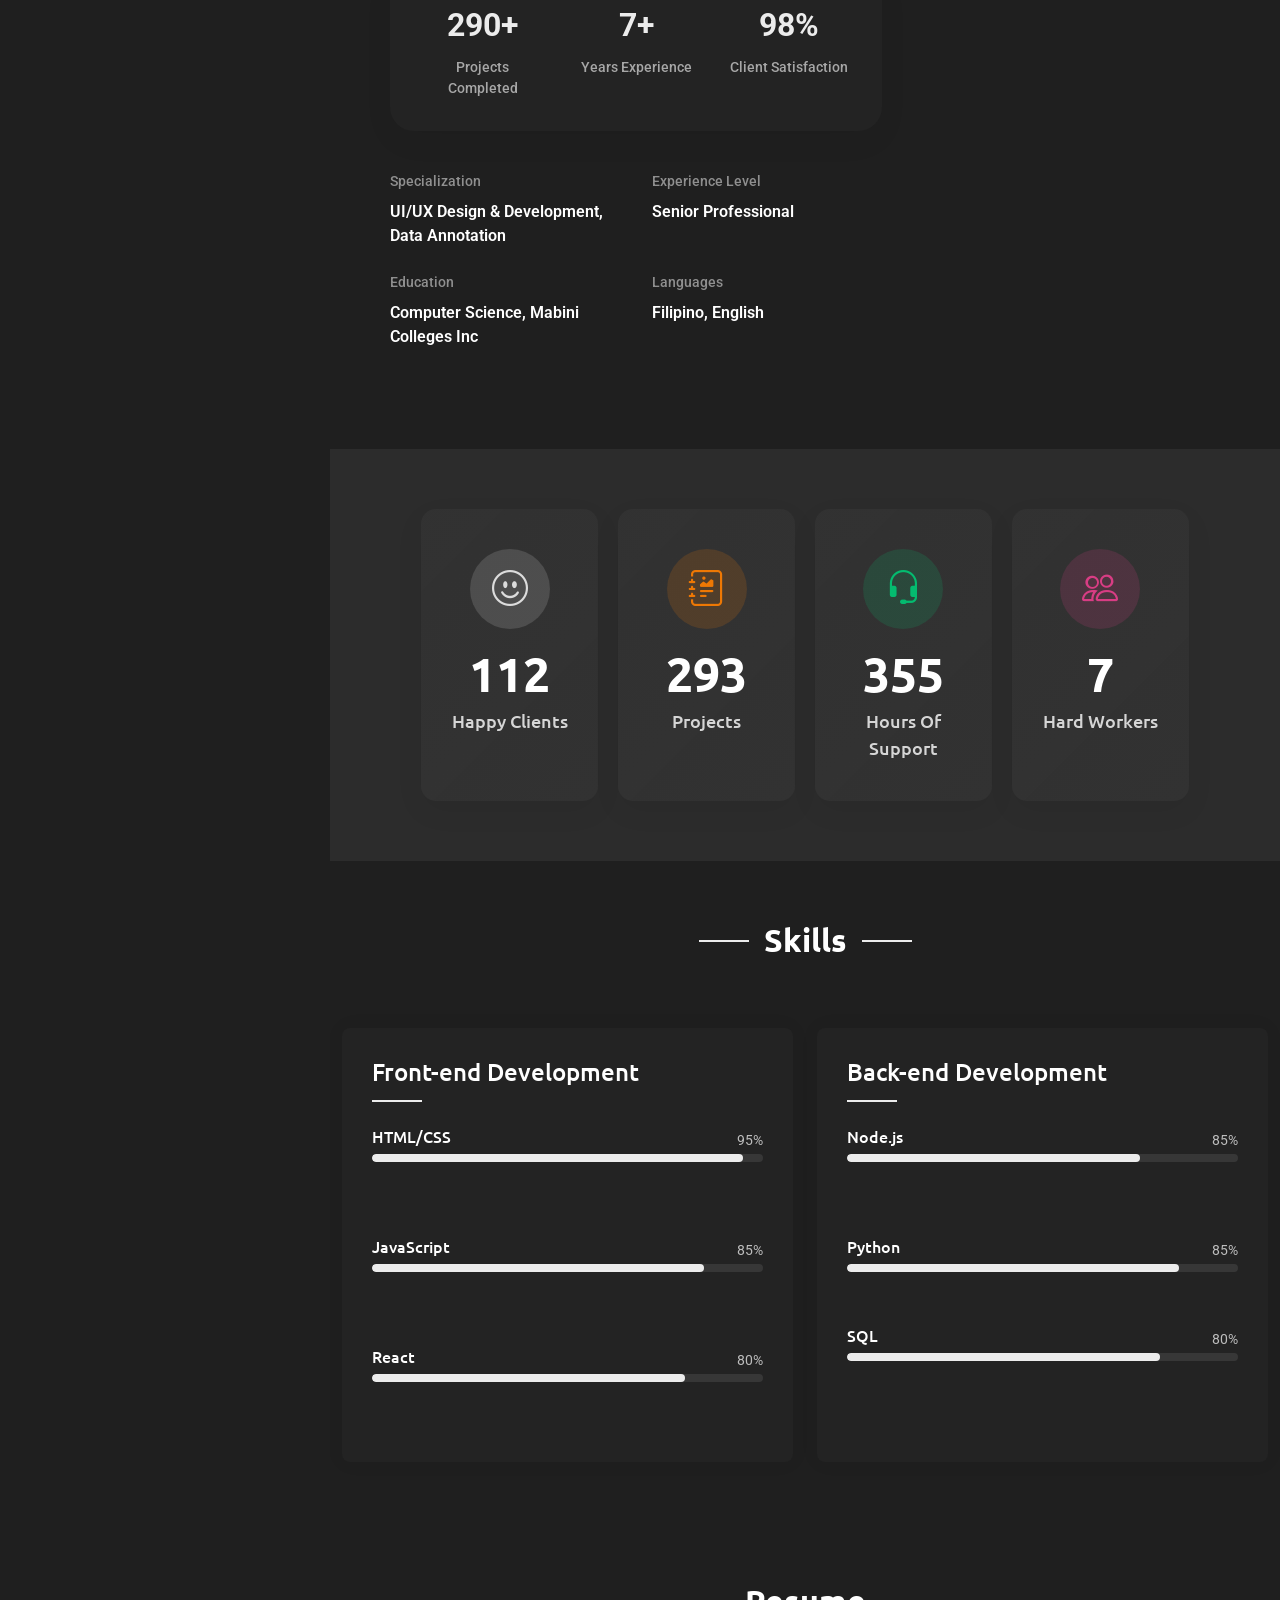
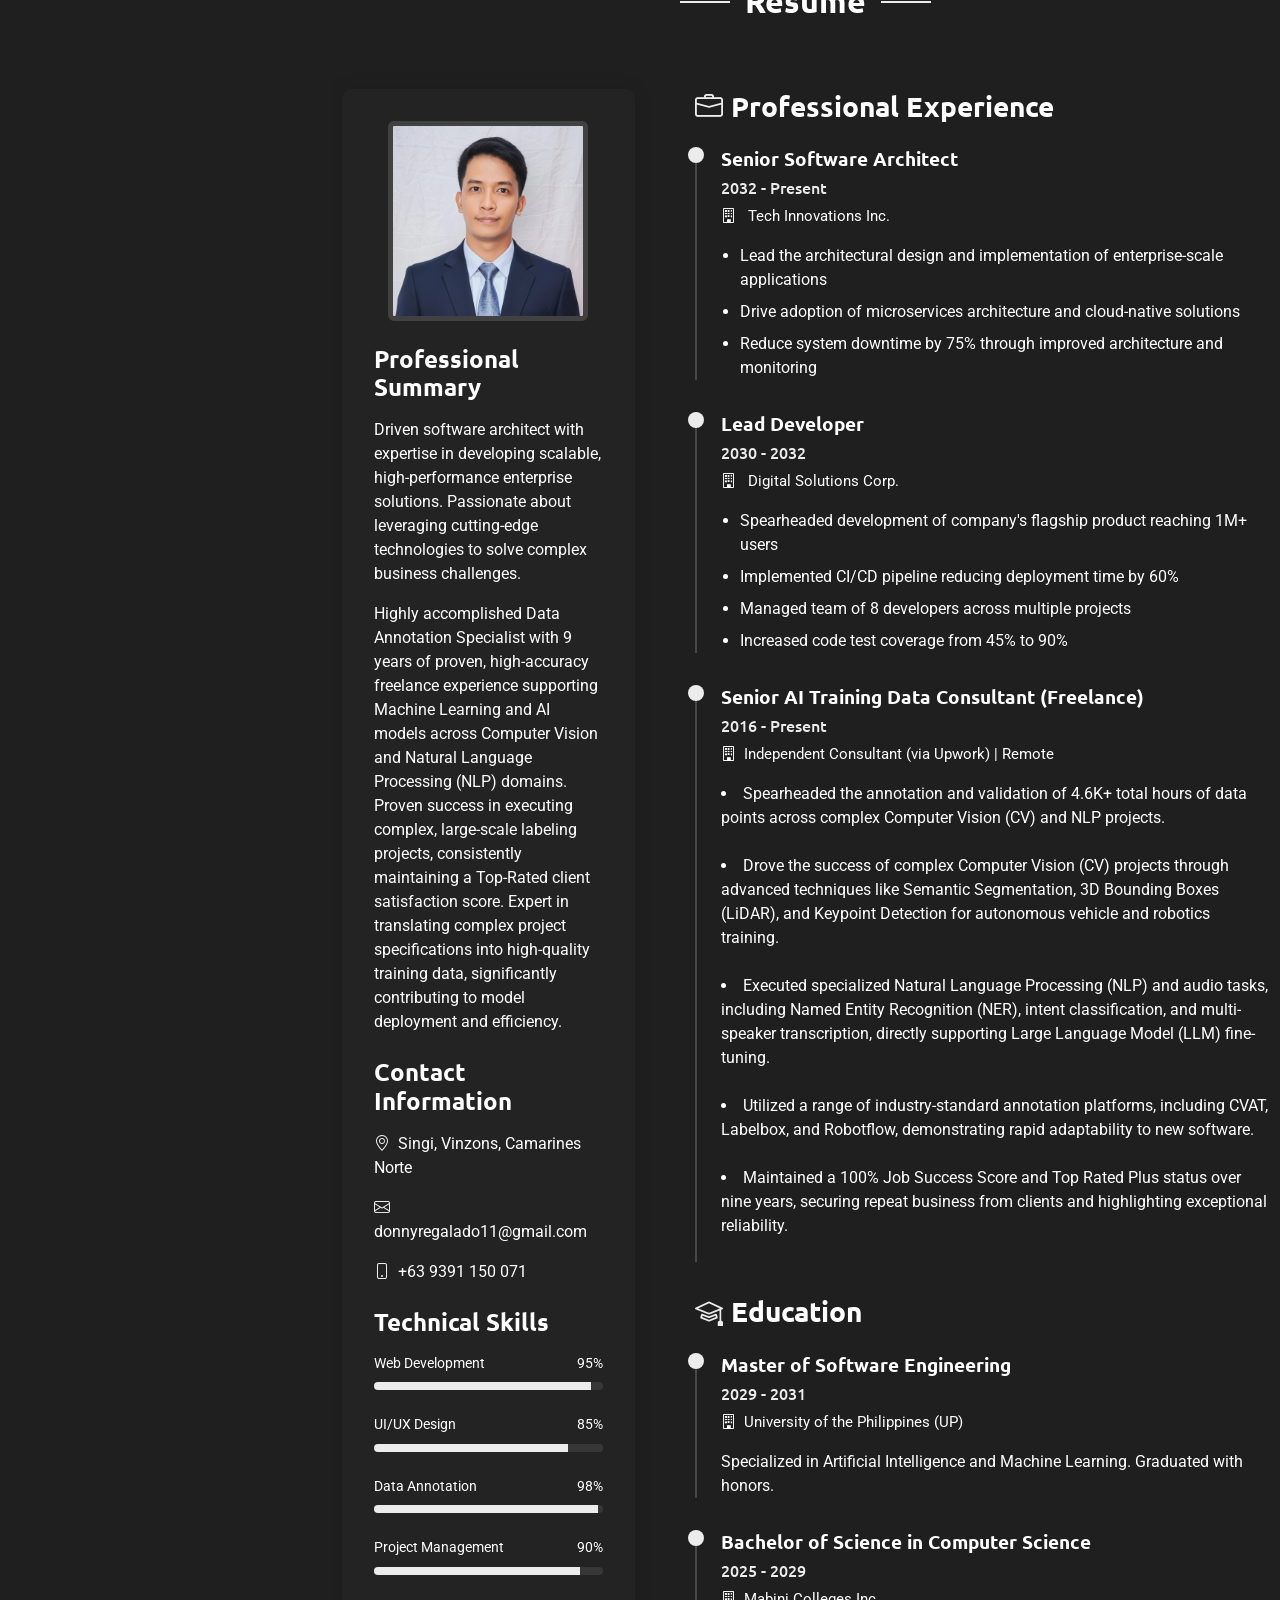
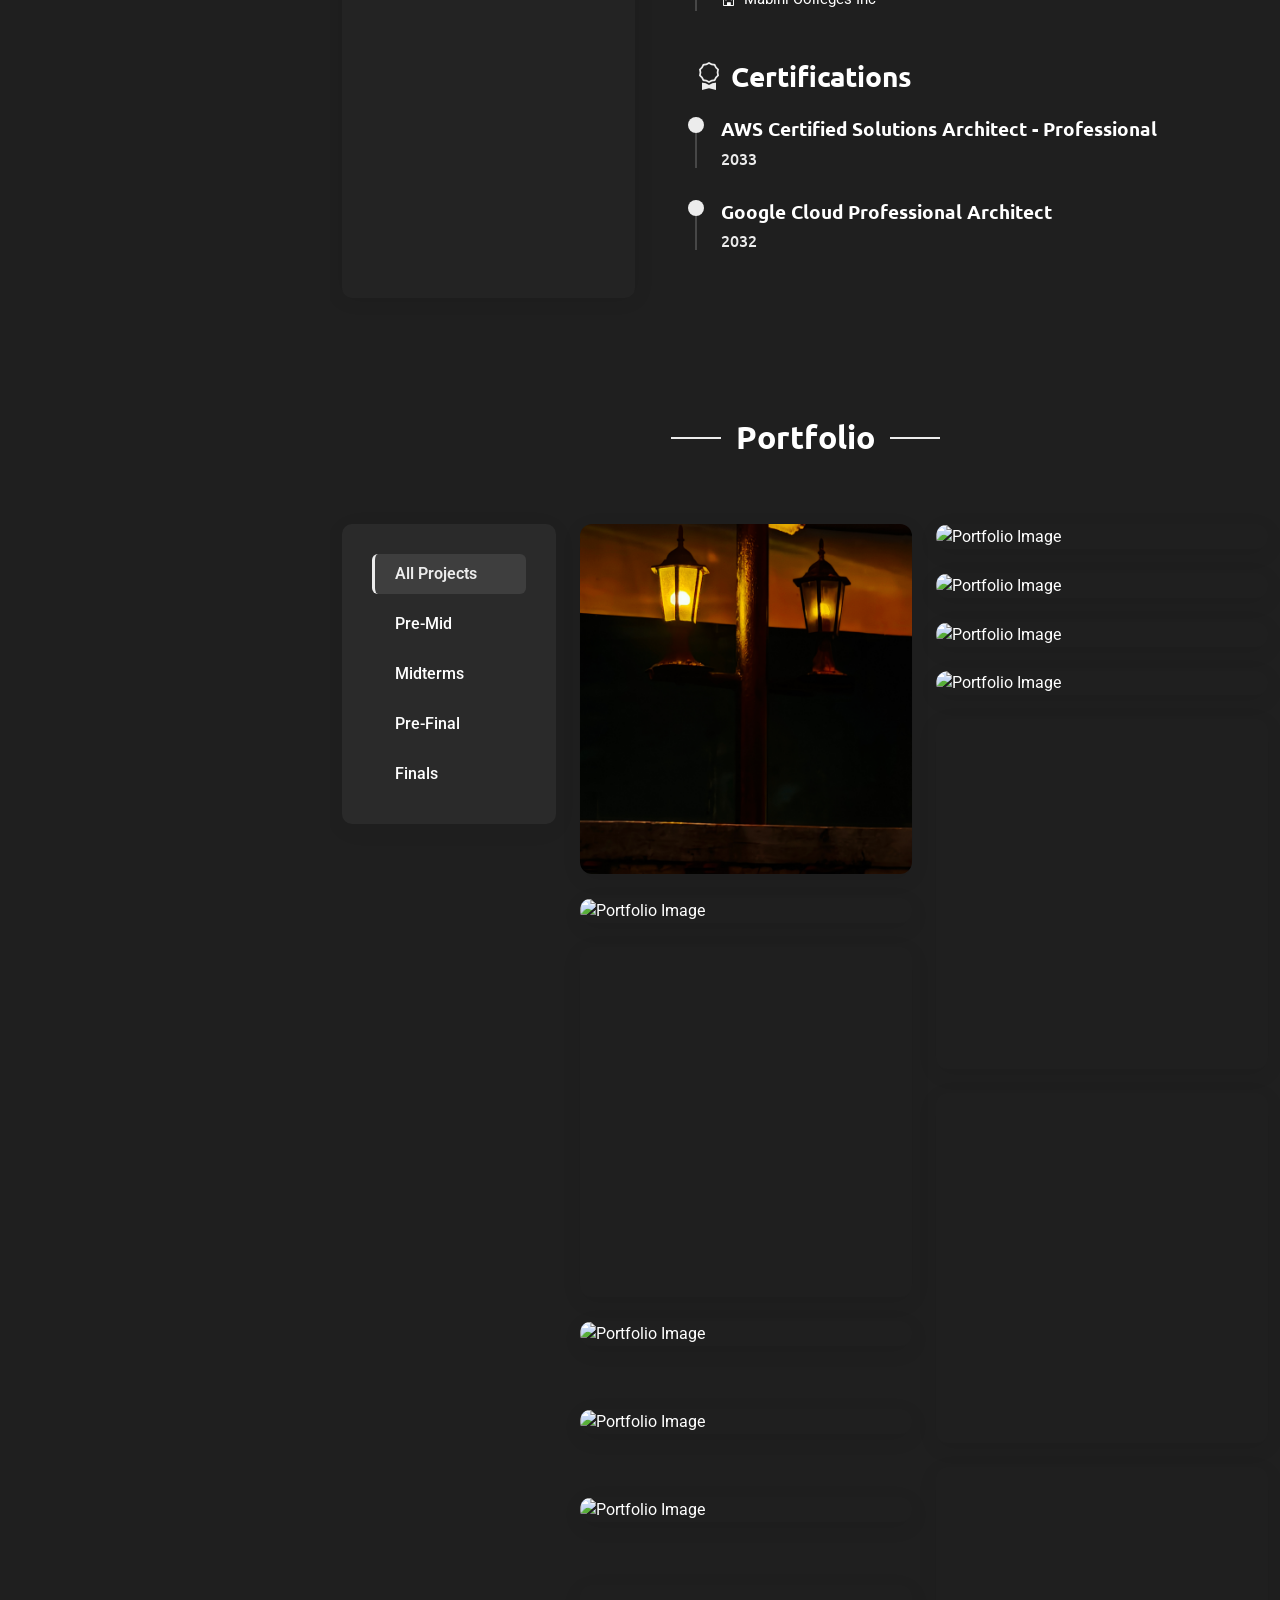
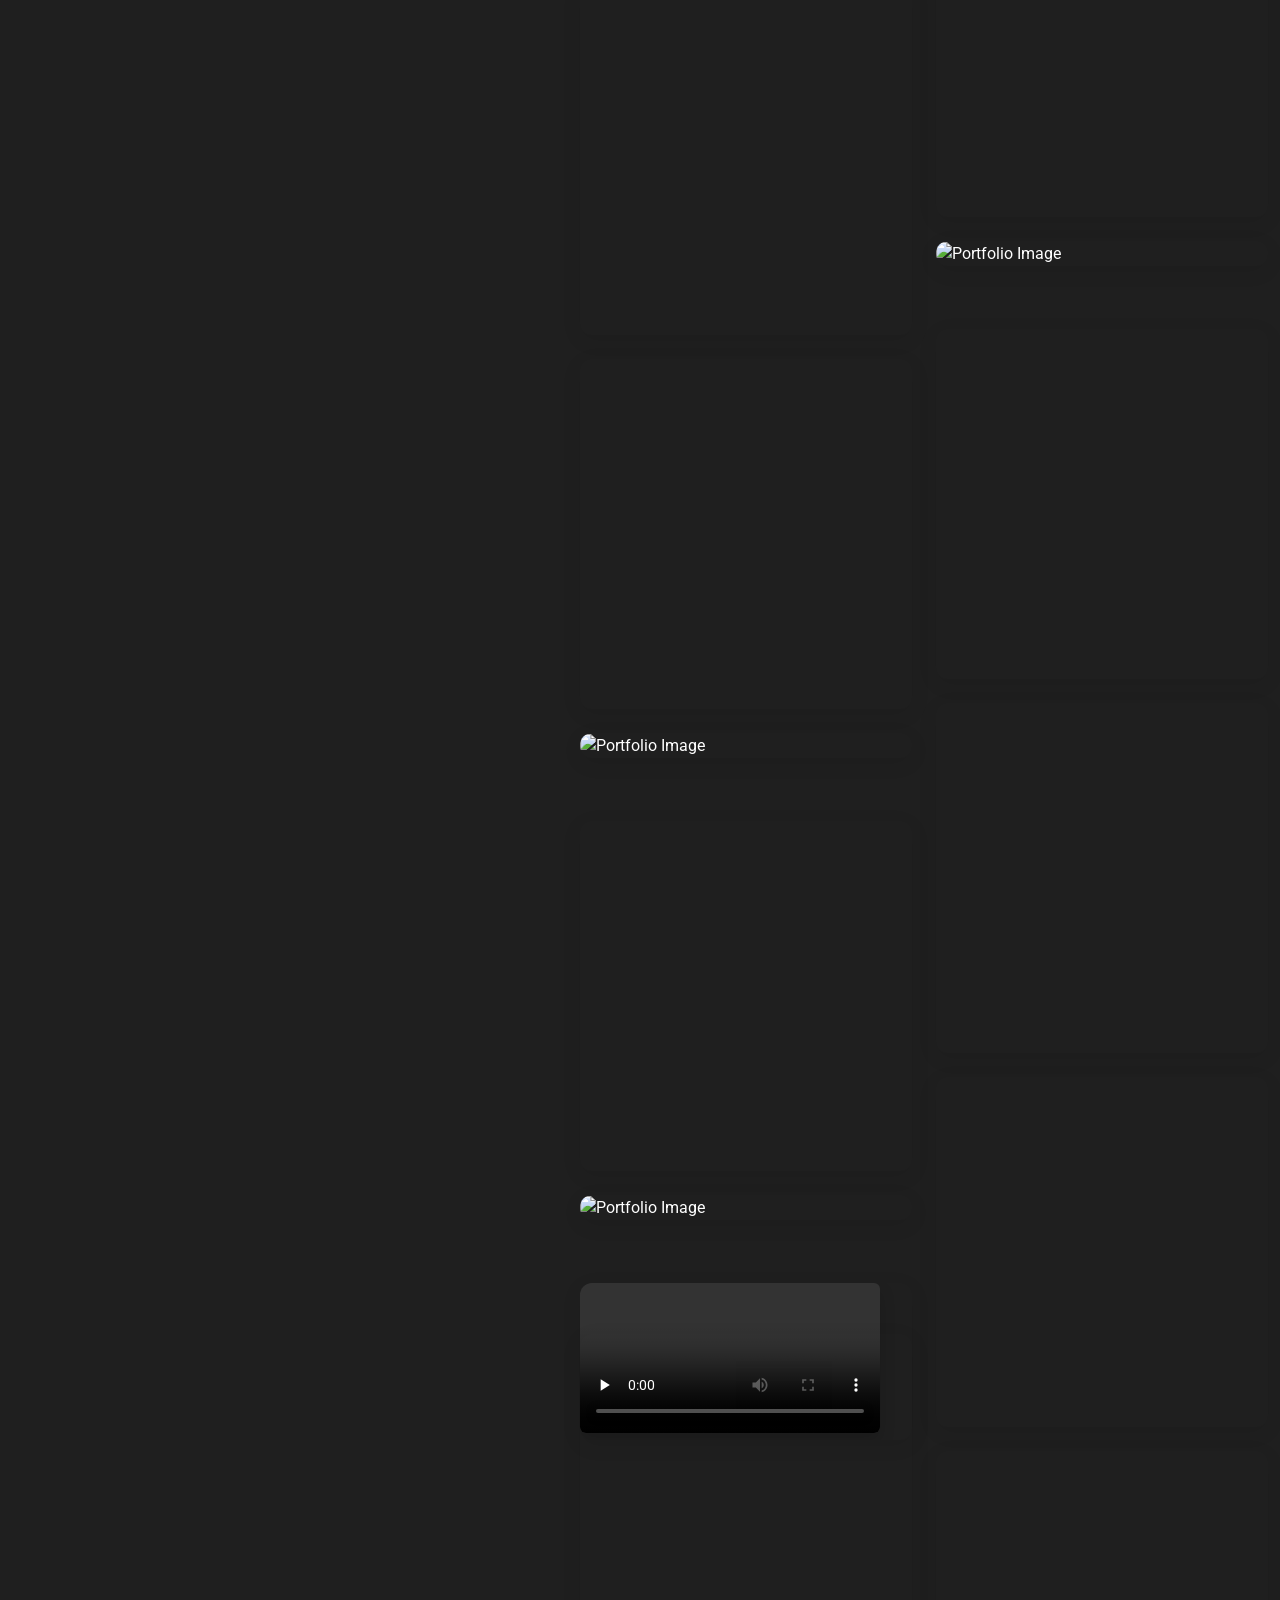
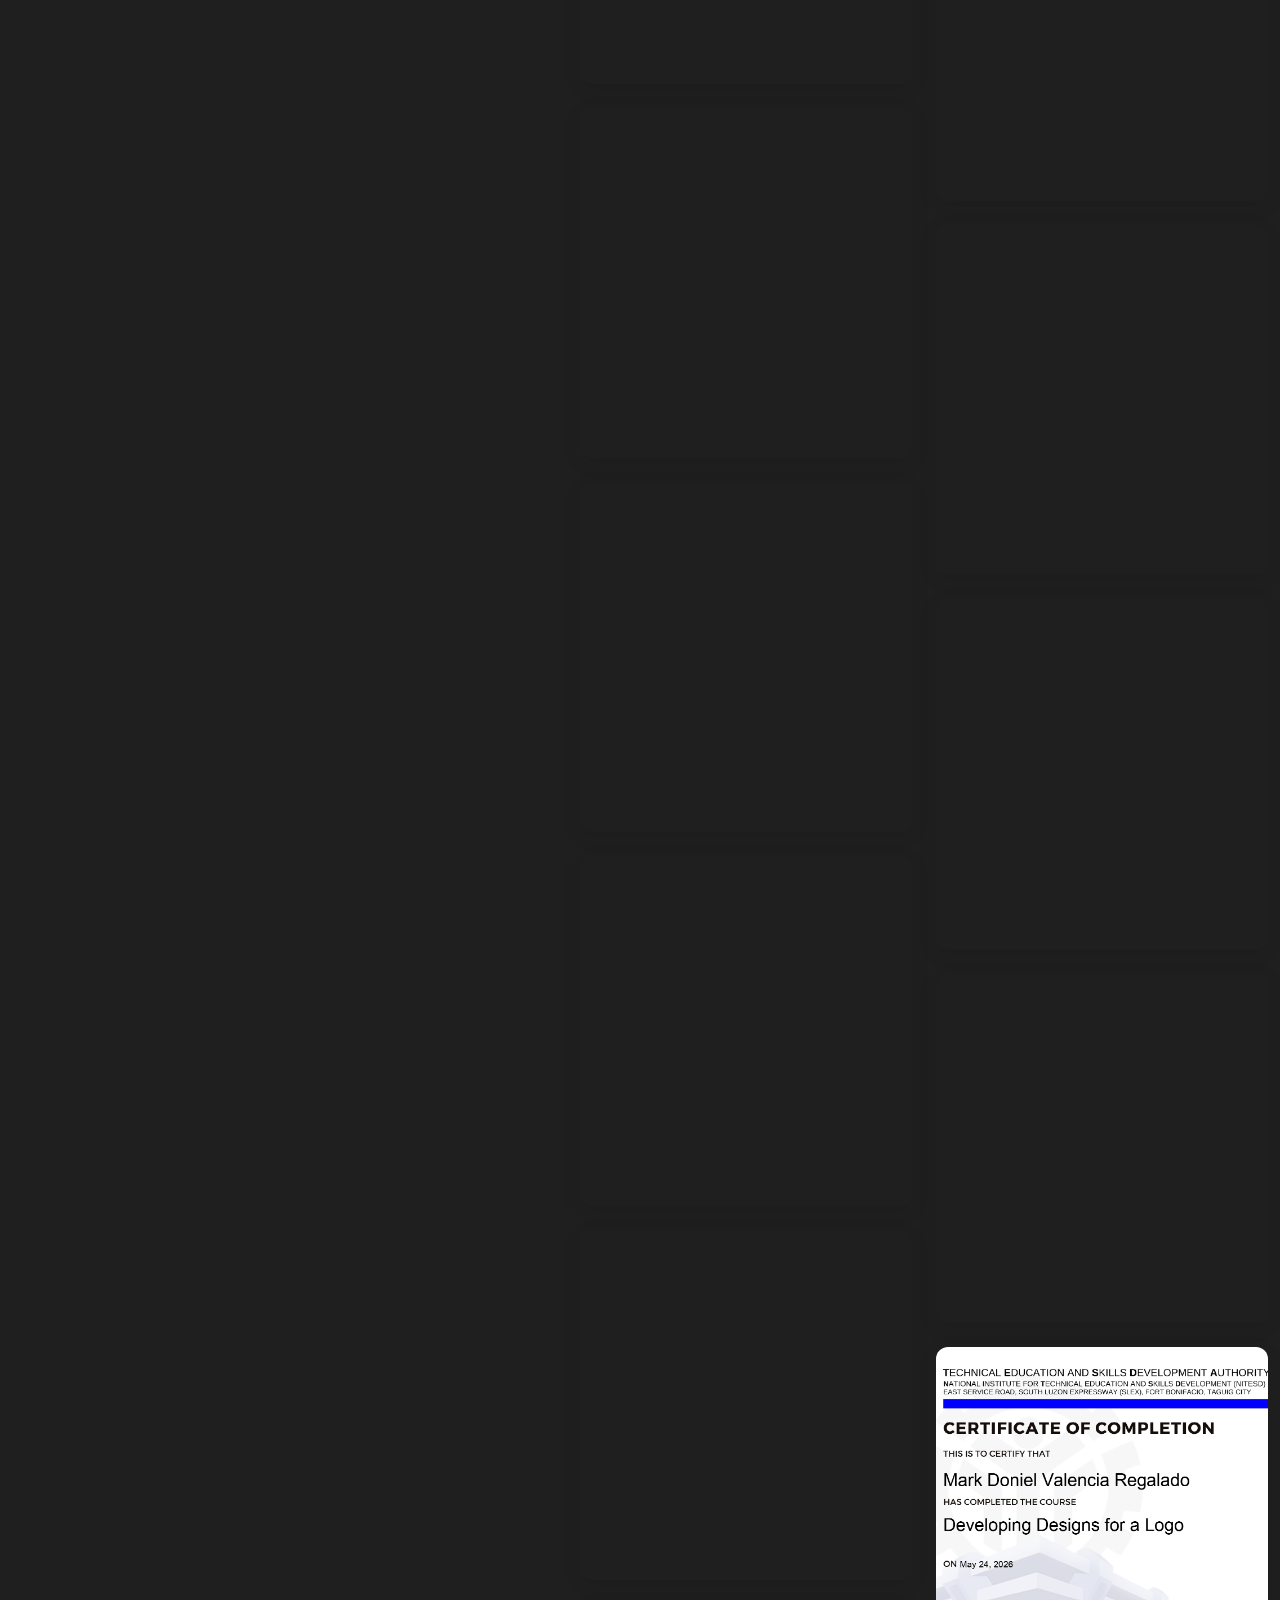
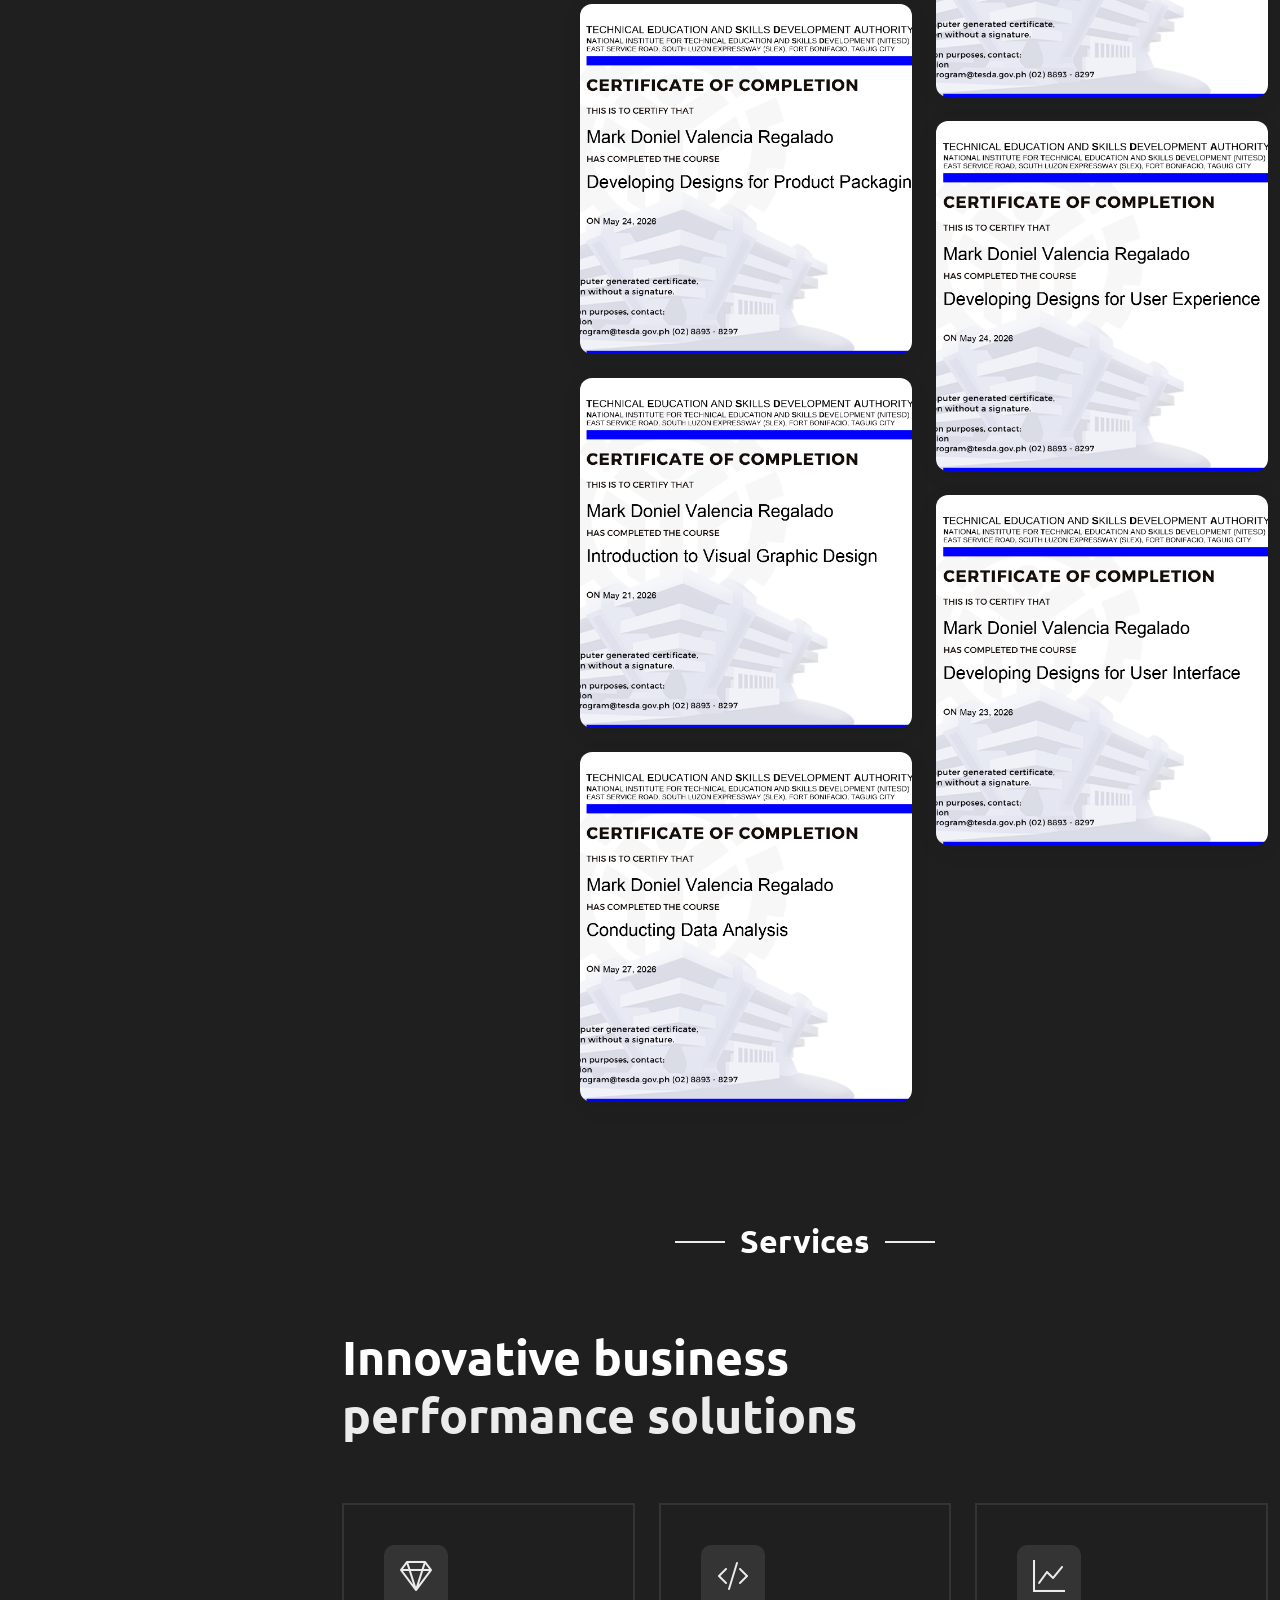
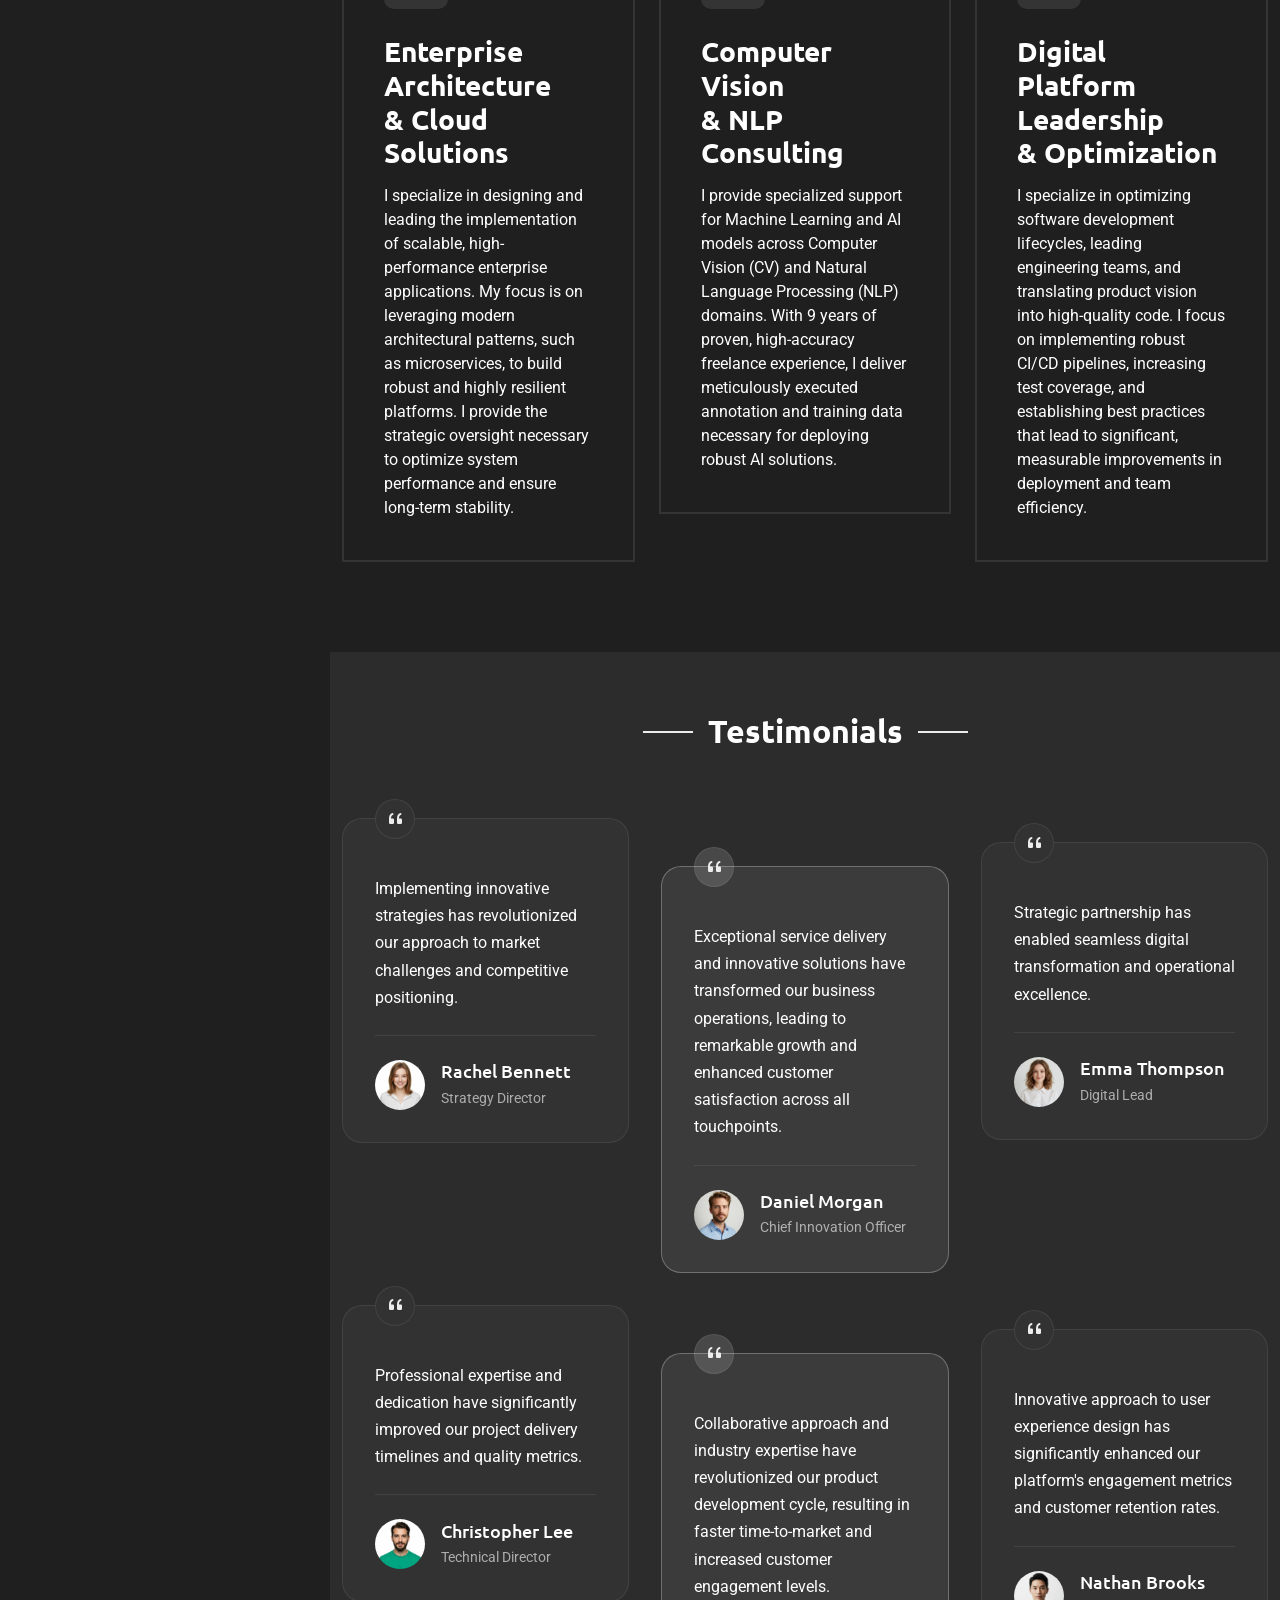
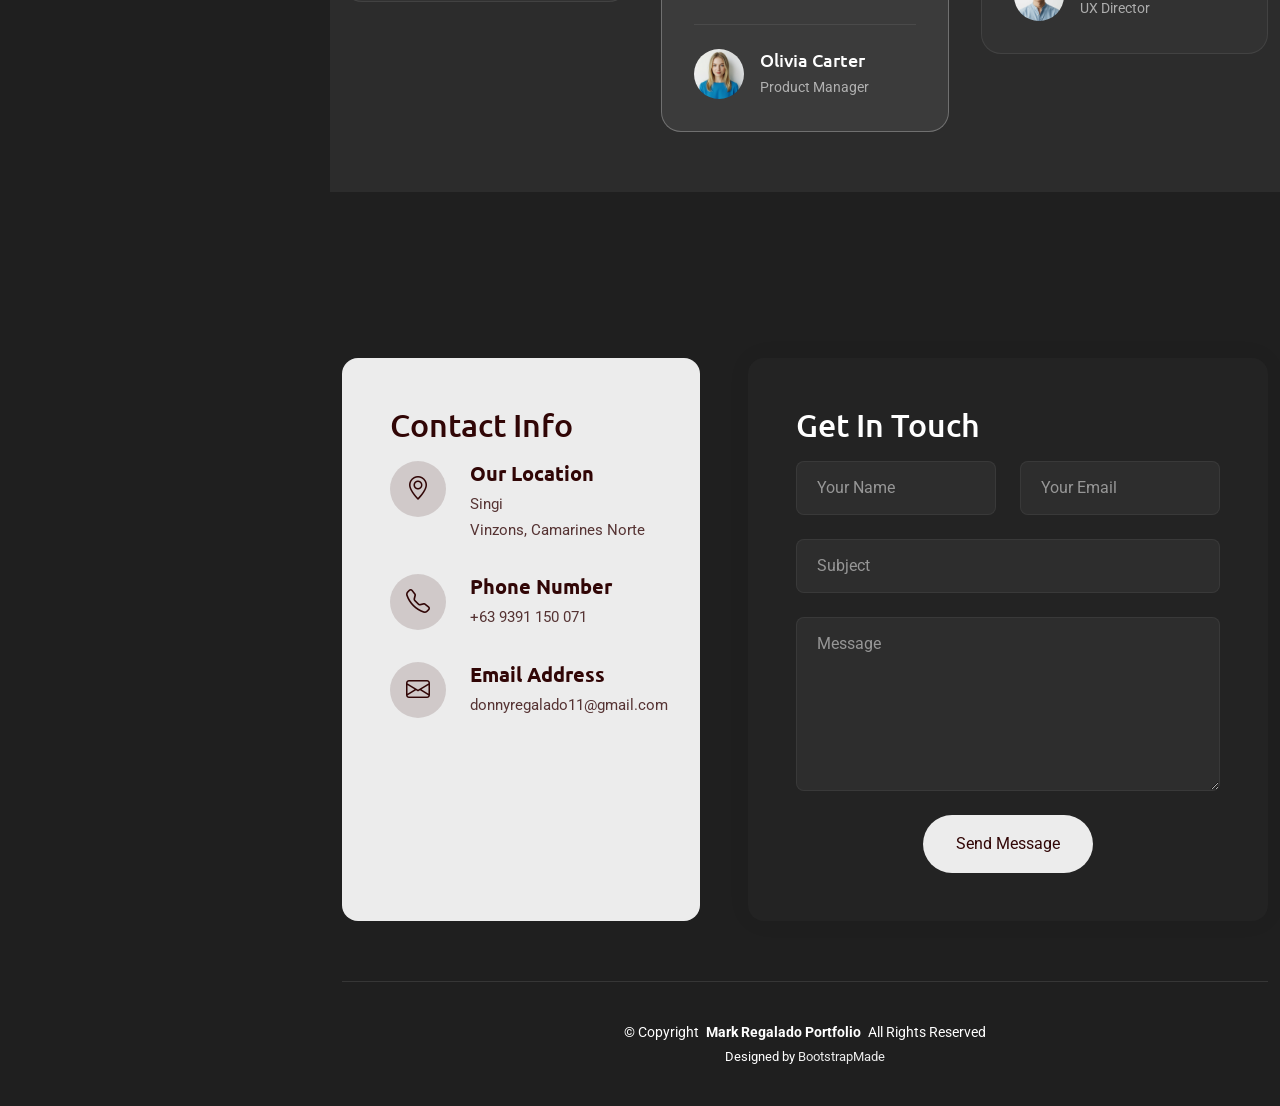
==== commit 4f8804e9: "Update index.html" ====
--- a/index.html
+++ b/index.html
@@ -574,7 +574,7 @@
 
                 <div class="col-lg-6 col-md-6 portfolio-item isotope-item filter-premid">
                   <div class="portfolio-wrap">
-                    <img src="assets/img/portfolio/extra image -  still life.jpg" class="img-fluid" alt="Portfolio Image" loading="lazy">
+                    <img src="assets/img/portfolio/extra image -  still life.jpg" class="img-fluid" alt="Portfolio Image" loading="lazy" decoding="async">
                     <div class="portfolio-info">
                       <div class="content">
                         
@@ -590,7 +590,7 @@
 
                 <div class="col-lg-6 col-md-6 portfolio-item isotope-item filter-premid">
                   <div class="portfolio-wrap">
-                    <img src="assets/img/portfolio/Picture 101 - Long-exposure photography.jpg" class="img-fluid" alt="Portfolio Image" loading="lazy">
+                    <img src="assets/img/portfolio/Picture 101 - Long-exposure photography.jpg" class="img-fluid" alt="Portfolio Image" loading="lazy" decoding="async">
                     <div class="portfolio-info">
                       <div class="content">
                         
@@ -610,7 +610,7 @@
 
                 <div class="col-lg-6 col-md-6 portfolio-item isotope-item filter-premid">
                   <div class="portfolio-wrap">
-                    <img src="assets/img/portfolio/extra image - Photojournalism.jpg" class="img-fluid" alt="Portfolio Image" loading="lazy">
+                    <img src="assets/img/portfolio/extra image - Photojournalism.jpg" class="img-fluid" alt="Portfolio Image" loading="lazy" decoding="async">
                     <div class="portfolio-info">
                       <div class="content">
                         
@@ -635,7 +635,7 @@
 
                 <div class="col-lg-6 col-md-6 portfolio-item isotope-item filter-premid">
                   <div class="portfolio-wrap">
-                    <img src="assets/img/portfolio/extra image - Street photography.jpg" class="img-fluid" alt="Portfolio Image" loading="lazy">
+                    <img src="assets/img/portfolio/extra image - Street photography.jpg" class="img-fluid" alt="Portfolio Image" loading="lazy" decoding="async">
                     <div class="portfolio-info">
                       <div class="content">
                         
@@ -651,7 +651,7 @@
 
                 <div class="col-lg-6 col-md-6 portfolio-item isotope-item filter-premid">
                   <div class="portfolio-wrap">
-                    <img src="assets/img/portfolio/Picture 102 - Architectural photography.jpg" class="img-fluid" alt="Portfolio Image" loading="lazy">
+                    <img src="assets/img/portfolio/Picture 102 - Architectural photography.jpg" class="img-fluid" alt="Portfolio Image" loading="lazy" decoding="async">
                     <div class="portfolio-info">
                       <div class="content">
                        
@@ -667,7 +667,7 @@
 
                 <div class="col-lg-6 col-md-6 portfolio-item isotope-item filter-premid">
                   <div class="portfolio-wrap">
-                    <img src="assets/img/portfolio/Picture 103 - Kinetic Photography.jpg" class="img-fluid" alt="Portfolio Image" loading="lazy">
+                    <img src="assets/img/portfolio/Picture 103 - Kinetic Photography.jpg" class="img-fluid" alt="Portfolio Image" loading="lazy" decoding="async">
                     <div class="portfolio-info">
                       <div class="content">
                        
@@ -683,7 +683,7 @@
 
                 <div class="col-lg-6 col-md-6 portfolio-item isotope-item filter-premid">
                   <div class="portfolio-wrap">
-                    <img src="assets/img/portfolio/Picture 104 - Photojournalism.jpg" class="img-fluid" alt="Portfolio Image" loading="lazy">
+                    <img src="assets/img/portfolio/Picture 104 - Photojournalism.jpg" class="img-fluid" alt="Portfolio Image" loading="lazy" decoding="async">
                     <div class="portfolio-info">
                       <div class="content">
                          
@@ -699,7 +699,7 @@
 
                 <div class="col-lg-6 col-md-6 portfolio-item isotope-item filter-premid">
                   <div class="portfolio-wrap">
-                    <img src="assets/img/portfolio/Picture 105 - Still life.jpg" class="img-fluid" alt="Portfolio Image" loading="lazy">
+                    <img src="assets/img/portfolio/Picture 105 - Still life.jpg" class="img-fluid" alt="Portfolio Image" loading="lazy" decoding="async">
                     <div class="portfolio-info">
                       <div class="content">
                          
@@ -720,7 +720,7 @@
 
                 <div class="col-lg-6 col-md-6 portfolio-item isotope-item filter-premid">
                   <div class="portfolio-wrap">
-                    <img src="assets/img/portfolio/extra image - Still life.jpg" class="img-fluid" alt="Portfolio Image" loading="lazy">
+                    <img src="assets/img/portfolio/extra image - Still life.jpg" class="img-fluid" alt="Portfolio Image" loading="lazy" decoding="async">
                     <div class="portfolio-info">
                       <div class="content">
                          
@@ -740,7 +740,7 @@
 
                 <div class="col-lg-6 col-md-6 portfolio-item isotope-item filter-premid">
                   <div class="portfolio-wrap">
-                    <img src="assets/img/portfolio/First slide photo - random shot.jpg" class="img-fluid" alt="Portfolio Image" loading="lazy">
+                    <img src="assets/img/portfolio/First slide photo - random shot.jpg" class="img-fluid" alt="Portfolio Image" loading="lazy" decoding="async">
                     <div class="portfolio-info">
                       <div class="content">
                         <span class="category">Activity 102</span>
@@ -756,7 +756,7 @@
 
                 <div class="col-lg-6 col-md-6 portfolio-item isotope-item filter-premid">
                   <div class="portfolio-wrap">
-                    <img src="assets/img/portfolio/Scene 101 - Straight Photography.jpg" class="img-fluid" alt="Portfolio Image" loading="lazy">
+                    <img src="assets/img/portfolio/Scene 101 - Straight Photography.jpg" class="img-fluid" alt="Portfolio Image" loading="lazy" decoding="async">
                     <div class="portfolio-info">
                       <div class="content">
                         <span class="category"> </span>
@@ -772,7 +772,7 @@
 
                 <div class="col-lg-6 col-md-6 portfolio-item isotope-item filter-premid">
                   <div class="portfolio-wrap">
-                    <img src="assets/img/portfolio/Scene 102 - Long Exposure Photography.jpg" class="img-fluid" alt="Portfolio Image" loading="lazy">
+                    <img src="assets/img/portfolio/Scene 102 - Long Exposure Photography.jpg" class="img-fluid" alt="Portfolio Image" loading="lazy" decoding="async">
                     <div class="portfolio-info">
                       <div class="content">
                         <span class="category"> </span>
@@ -788,7 +788,7 @@
 
                 <div class="col-lg-6 col-md-6 portfolio-item isotope-item filter-premid">
                   <div class="portfolio-wrap">
-                    <img src="assets/img/portfolio/Scene 103 - Still Life Photography.jpg" class="img-fluid" alt="Portfolio Image" loading="lazy">
+                    <img src="assets/img/portfolio/Scene 103 - Still Life Photography.jpg" class="img-fluid" alt="Portfolio Image" loading="lazy" decoding="async">
                     <div class="portfolio-info">
                       <div class="content">
                         <span class="category"> </span>
@@ -804,7 +804,7 @@
 
                 <div class="col-lg-6 col-md-6 portfolio-item isotope-item filter-premid">
                   <div class="portfolio-wrap">
-                    <img src="assets/img/portfolio/Scene 104 - Conceptual Photography.jpg" class="img-fluid" alt="Portfolio Image" loading="lazy">
+                    <img src="assets/img/portfolio/Scene 104 - Conceptual Photography.jpg" class="img-fluid" alt="Portfolio Image" loading="lazy" decoding="async">
                     <div class="portfolio-info">
                       <div class="content">
                         <span class="category"> </span>
@@ -820,7 +820,7 @@
 
                 <div class="col-lg-6 col-md-6 portfolio-item isotope-item filter-premid">
                   <div class="portfolio-wrap">
-                    <img src="assets/img/portfolio/Scene 105 - Advertising Photography.jpg" class="img-fluid" alt="Portfolio Image" loading="lazy">
+                    <img src="assets/img/portfolio/Scene 105 - Advertising Photography.jpg" class="img-fluid" alt="Portfolio Image" loading="lazy" decoding="async">
                     <div class="portfolio-info">
                       <div class="content">
                         <span class="category"> </span>
@@ -837,7 +837,7 @@
 
                 <div class="col-lg-6 col-md-6 portfolio-item isotope-item filter-premid">
                   <div class="portfolio-wrap">
-                    <img src="assets/img/portfolio/Slide4.jpg" class="img-fluid" alt="Portfolio Image" loading="lazy">
+                    <img src="assets/img/portfolio/Slide4.jpg" class="img-fluid" alt="Portfolio Image" loading="lazy" decoding="async">
                     <div class="portfolio-info">
                       <div class="content">
                         <span class="category"> </span>
@@ -853,7 +853,7 @@
 
                 <div class="col-lg-6 col-md-6 portfolio-item isotope-item filter-premid">
                   <div class="portfolio-wrap">
-                    <img src="assets/img/portfolio/Recreated- Logo.jpg" class="img-fluid" alt="Portfolio Image" loading="lazy">
+                    <img src="assets/img/portfolio/Recreated- Logo.jpg" class="img-fluid" alt="Portfolio Image" loading="lazy" decoding="async">
                     <div class="portfolio-info">
                       <div class="content">
                         <span class="category"> </span>
@@ -870,7 +870,7 @@
 
                 <div class="col-lg-6 col-md-6 portfolio-item isotope-item filter-midterms">
                   <div class="portfolio-wrap">
-                    <img src="assets/img/portfolio/Editing 101 (Selection and Masking 101)_Regalado.jpg" class="img-fluid" alt="Portfolio Image" loading="lazy">
+                    <img src="assets/img/portfolio/Editing 101 (Selection and Masking 101)_Regalado.jpg" class="img-fluid" alt="Portfolio Image" loading="lazy" decoding="async">
                     <div class="portfolio-info">
                       <div class="content">
                         <span class="category">Create 102</span>
@@ -886,7 +886,7 @@
 
 <div class="col-lg-6 col-md-6 portfolio-item isotope-item filter-prefinal">
                   <div class="portfolio-wrap">
-                    <img src="assets/img/portfolio/A Road Paved with Greed_Edit.jpg" class="img-fluid" alt="Portfolio Image" loading="lazy">
+                    <img src="assets/img/portfolio/A Road Paved with Greed_Edit.jpg" class="img-fluid" alt="Portfolio Image" loading="lazy" decoding="async">
                     <div class="portfolio-info">
                       <div class="content">
                         <span class="category">PHOTO MANIPULATION</span>
@@ -902,7 +902,7 @@
 
 <div class="col-lg-6 col-md-6 portfolio-item isotope-item filter-prefinal">
                   <div class="portfolio-wrap">
-                    <img src="assets/img/portfolio/The Future of Learning.jpg" class="img-fluid" alt="Portfolio Image" loading="lazy">
+                    <img src="assets/img/portfolio/The Future of Learning.jpg" class="img-fluid" alt="Portfolio Image" loading="lazy" decoding="async">
                     <div class="portfolio-info">
                       <div class="content">
                         <span class="category">PHOTO MANIPULATION</span>
@@ -919,7 +919,7 @@
 
                 <div class="col-lg-6 col-md-6 portfolio-item isotope-item filter-midterms">
                   <div class="portfolio-wrap">
-                    <img src="assets/img/portfolio/Editing 102 (Selection and Masking 102)_Regalado.jpg" class="img-fluid" alt="Portfolio Image" loading="lazy">
+                    <img src="assets/img/portfolio/Editing 102 (Selection and Masking 102)_Regalado.jpg" class="img-fluid" alt="Portfolio Image" loading="lazy" decoding="async">
                     <div class="portfolio-info">
                       <div class="content">
                         <span class="category">  </span>
@@ -935,7 +935,7 @@
 
  <div class="col-lg-6 col-md-6 portfolio-item isotope-item filter-midterms">
                   <div class="portfolio-wrap">
-                    <img src="assets/img/portfolio/Pubmat.jpg" class="img-fluid" alt="Portfolio Image" loading="lazy">
+                    <img src="assets/img/portfolio/Pubmat.jpg" class="img-fluid" alt="Portfolio Image" loading="lazy" decoding="async">
                     <div class="portfolio-info">
                       <div class="content">
                         <span class="category">Pubmat</span>
@@ -956,7 +956,7 @@
 
                 <div class="col-lg-6 col-md-6 portfolio-item isotope-item filter-midterms">
                   <div class="portfolio-wrap">
-                    	<video controls class="img-fluid rounded shadow" >
+                    	<video controls class="img-fluid rounded shadow" preload="none">
         			<source src="assets/img/portfolio/Logo Presentation.mp4" type="video/mp4">
         			<source src="assets/img/portfolio/Logo Presentation.webm" type="video/webm">
         		</video>
@@ -976,7 +976,7 @@
 
  <div class="col-lg-6 col-md-6 portfolio-item isotope-item filter-midterms">
                   <div class="portfolio-wrap">
-                    <img src="assets/img/portfolio/Slide4.jpg" class="img-fluid" alt="Portfolio Image" loading="lazy">
+                    <img src="assets/img/portfolio/Slide4.jpg" class="img-fluid" alt="Portfolio Image" loading="lazy" decoding="async">
                     <div class="portfolio-info">
                       <div class="content">
                         <span class="category">Slide4</span>
@@ -992,7 +992,7 @@
 
                 <div class="col-lg-6 col-md-6 portfolio-item isotope-item filter-midterms">
                   <div class="portfolio-wrap">
-                    <img src="assets/img/portfolio/Slide6.jpg" class="img-fluid" alt="Portfolio Image" loading="lazy">
+                    <img src="assets/img/portfolio/Slide6.jpg" class="img-fluid" alt="Portfolio Image" loading="lazy" decoding="async">
                     <div class="portfolio-info">
                       <div class="content">
                         <span class="category">Slide6</span>
@@ -1008,7 +1008,7 @@
 
         <div class="col-lg-6 col-md-6 portfolio-item isotope-item filter-midterms">
                   <div class="portfolio-wrap">
-                    <img src="assets/img/portfolio/Slide9.jpg" class="img-fluid" alt="Portfolio Image" loading="lazy">
+                    <img src="assets/img/portfolio/Slide9.jpg" class="img-fluid" alt="Portfolio Image" loading="lazy" decoding="async">
                     <div class="portfolio-info">
                       <div class="content">
                         <span class="category">  </span>
@@ -1024,7 +1024,7 @@
 
         <div class="col-lg-6 col-md-6 portfolio-item isotope-item filter-midterms">
                   <div class="portfolio-wrap">
-                    <img src="assets/img/portfolio/Slide14.jpg" class="img-fluid" alt="Portfolio Image" loading="lazy">
+                    <img src="assets/img/portfolio/Slide14.jpg" class="img-fluid" alt="Portfolio Image" loading="lazy" decoding="async">
                     <div class="portfolio-info">
                       <div class="content">
                         <span class="category">  </span>
@@ -1040,7 +1040,7 @@
 
         <div class="col-lg-6 col-md-6 portfolio-item isotope-item filter-midterms">
                   <div class="portfolio-wrap">
-                    <img src="assets/img/portfolio/Slide15.jpg" class="img-fluid" alt="Portfolio Image" loading="lazy">
+                    <img src="assets/img/portfolio/Slide15.jpg" class="img-fluid" alt="Portfolio Image" loading="lazy" decoding="async">
                     <div class="portfolio-info">
                       <div class="content">
                         <span class="category">  </span>
@@ -1057,7 +1057,7 @@
 
         <div class="col-lg-6 col-md-6 portfolio-item isotope-item filter-midterms">
                   <div class="portfolio-wrap">
-                    <img src="assets/img/portfolio/Slide16.jpg" class="img-fluid" alt="Portfolio Image" loading="lazy">
+                    <img src="assets/img/portfolio/Slide16.jpg" class="img-fluid" alt="Portfolio Image" loading="lazy" decoding="async">
                     <div class="portfolio-info">
                       <div class="content">
                         <span class="category">  </span>
@@ -1074,7 +1074,7 @@
 
         <div class="col-lg-6 col-md-6 portfolio-item isotope-item filter-midterms">
                   <div class="portfolio-wrap">
-                    <img src="assets/img/portfolio/Slide17.jpg" class="img-fluid" alt="Portfolio Image" loading="lazy">
+                    <img src="assets/img/portfolio/Slide17.jpg" class="img-fluid" alt="Portfolio Image" loading="lazy" decoding="async">
                     <div class="portfolio-info">
                       <div class="content">
                         <span class="category">  </span>
@@ -1090,7 +1090,7 @@
 
         <div class="col-lg-6 col-md-6 portfolio-item isotope-item filter-midterms">
                   <div class="portfolio-wrap">
-                    <img src="assets/img/portfolio/Slide18.jpg" class="img-fluid" alt="Portfolio Image" loading="lazy">
+                    <img src="assets/img/portfolio/Slide18.jpg" class="img-fluid" alt="Portfolio Image" loading="lazy" decoding="async">
                     <div class="portfolio-info">
                       <div class="content">
                         <span class="category">  </span>
@@ -1109,7 +1109,7 @@
 
 <div class="col-lg-6 col-md-6 portfolio-item isotope-item filter-finals101">
                   <div class="portfolio-wrap">
-                    <img src="assets/img/portfolio/Designing Booth and ProductWindow Display.jpg" class="img-fluid" alt="Portfolio Image" loading="lazy">
+                    <img src="assets/img/portfolio/Designing Booth and ProductWindow Display.jpg" class="img-fluid" alt="Portfolio Image" loading="lazy" decoding="async">
                     <div class="portfolio-info">
                       <div class="content">
                         <span class="category">E-Tesda Certificates</span>
@@ -1125,7 +1125,7 @@
 
 <div class="col-lg-6 col-md-6 portfolio-item isotope-item filter-finals101">
                   <div class="portfolio-wrap">
-                    <img src="assets/img/portfolio/Developing Designs for a Logo.jpg" class="img-fluid" alt="Portfolio Image" loading="lazy">
+                    <img src="assets/img/portfolio/Developing Designs for a Logo.jpg" class="img-fluid" alt="Portfolio Image" loading="lazy" decoding="async">
                     <div class="portfolio-info">
                       <div class="content">
                        <span class="category">E-Tesda Certificates</span>
@@ -1142,7 +1142,7 @@
 
 <div class="col-lg-6 col-md-6 portfolio-item isotope-item filter-finals101">
                   <div class="portfolio-wrap">
-                    <img src="assets/img/portfolio/Developing Designs for Product Packaging.jpg" class="img-fluid" alt="Portfolio Image" loading="lazy">
+                    <img src="assets/img/portfolio/Developing Designs for Product Packaging.jpg" class="img-fluid" alt="Portfolio Image" loading="lazy" decoding="async">
                     <div class="portfolio-info">
                       <div class="content">
                        <span class="category">E-Tesda Certificates</span>
@@ -1158,7 +1158,7 @@
 
 <div class="col-lg-6 col-md-6 portfolio-item isotope-item filter-finals101">
                   <div class="portfolio-wrap">
-                    <img src="assets/img/portfolio/Developing Designs for User Experience.jpg" class="img-fluid" alt="Portfolio Image" loading="lazy">
+                    <img src="assets/img/portfolio/Developing Designs for User Experience.jpg" class="img-fluid" alt="Portfolio Image" loading="lazy" decoding="async">
                     <div class="portfolio-info">
                       <div class="content">
                        <span class="category">E-Tesda Certificates</span>
@@ -1175,7 +1175,7 @@
 
 <div class="col-lg-6 col-md-6 portfolio-item isotope-item filter-finals101">
                   <div class="portfolio-wrap">
-                    <img src="assets/img/portfolio/Introduction to Visual Graphic Design.jpg" class="img-fluid" alt="Portfolio Image" loading="lazy">
+                    <img src="assets/img/portfolio/Introduction to Visual Graphic Design.jpg" class="img-fluid" alt="Portfolio Image" loading="lazy" decoding="async">
                     <div class="portfolio-info">
                       <div class="content">
                        <span class="category">E-Tesda Certificates</span>
@@ -1192,7 +1192,7 @@
 
 <div class="col-lg-6 col-md-6 portfolio-item isotope-item filter-finals101">
                   <div class="portfolio-wrap">
-                    <img src="assets/img/portfolio/Developing Designs for User Interface.jpg" class="img-fluid" alt="Portfolio Image" loading="lazy">
+                    <img src="assets/img/portfolio/Developing Designs for User Interface.jpg" class="img-fluid" alt="Portfolio Image" loading="lazy" decoding="async">
                     <div class="portfolio-info">
                       <div class="content">
                        <span class="category">E-Tesda Certificates</span>
@@ -1208,7 +1208,7 @@
 
 <div class="col-lg-6 col-md-6 portfolio-item isotope-item filter-finals101">
                   <div class="portfolio-wrap">
-                    <img src="assets/img/portfolio/Conducting Data Analysis.jpg" class="img-fluid" alt="Portfolio Image" loading="lazy">
+                    <img src="assets/img/portfolio/Conducting Data Analysis.jpg" class="img-fluid" alt="Portfolio Image" loading="lazy" decoding="async">
                     <div class="portfolio-info">
                       <div class="content">
                        <span class="category">E-Tesda Certificates</span>
@@ -1567,8 +1567,8 @@
   <!-- Scroll Top -->
   <a href="#" id="scroll-top" class="scroll-top d-flex align-items-center justify-content-center"><i class="bi bi-arrow-up-short"></i></a>
 
-  <!-- Preloader -->
-  <div id="preloader"></div>
+  <!-- Preloader removed to reduce long loading screen on slow connections -->
+  <!-- <div id="preloader"></div> -->
 
   <!-- Vendor JS Files -->
   <script src="assets/vendor/bootstrap/js/bootstrap.bundle.min.js"></script>
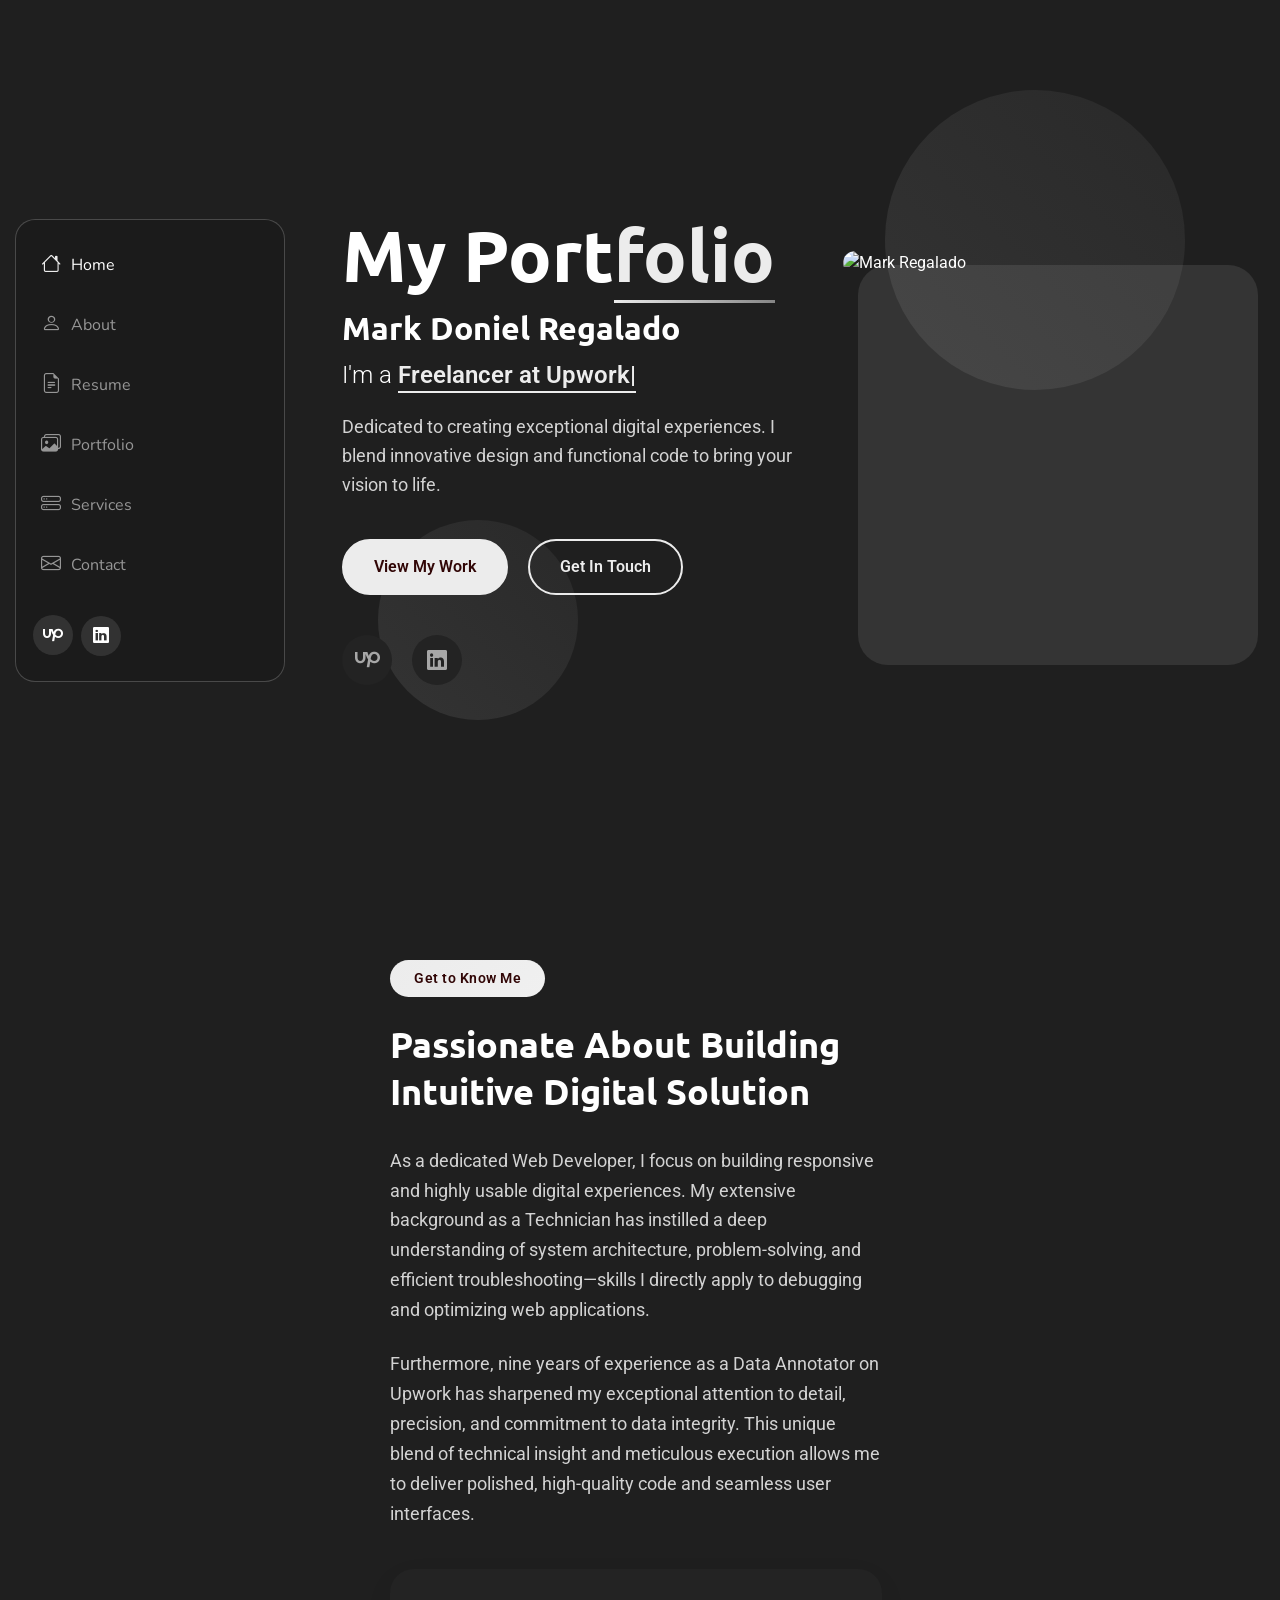
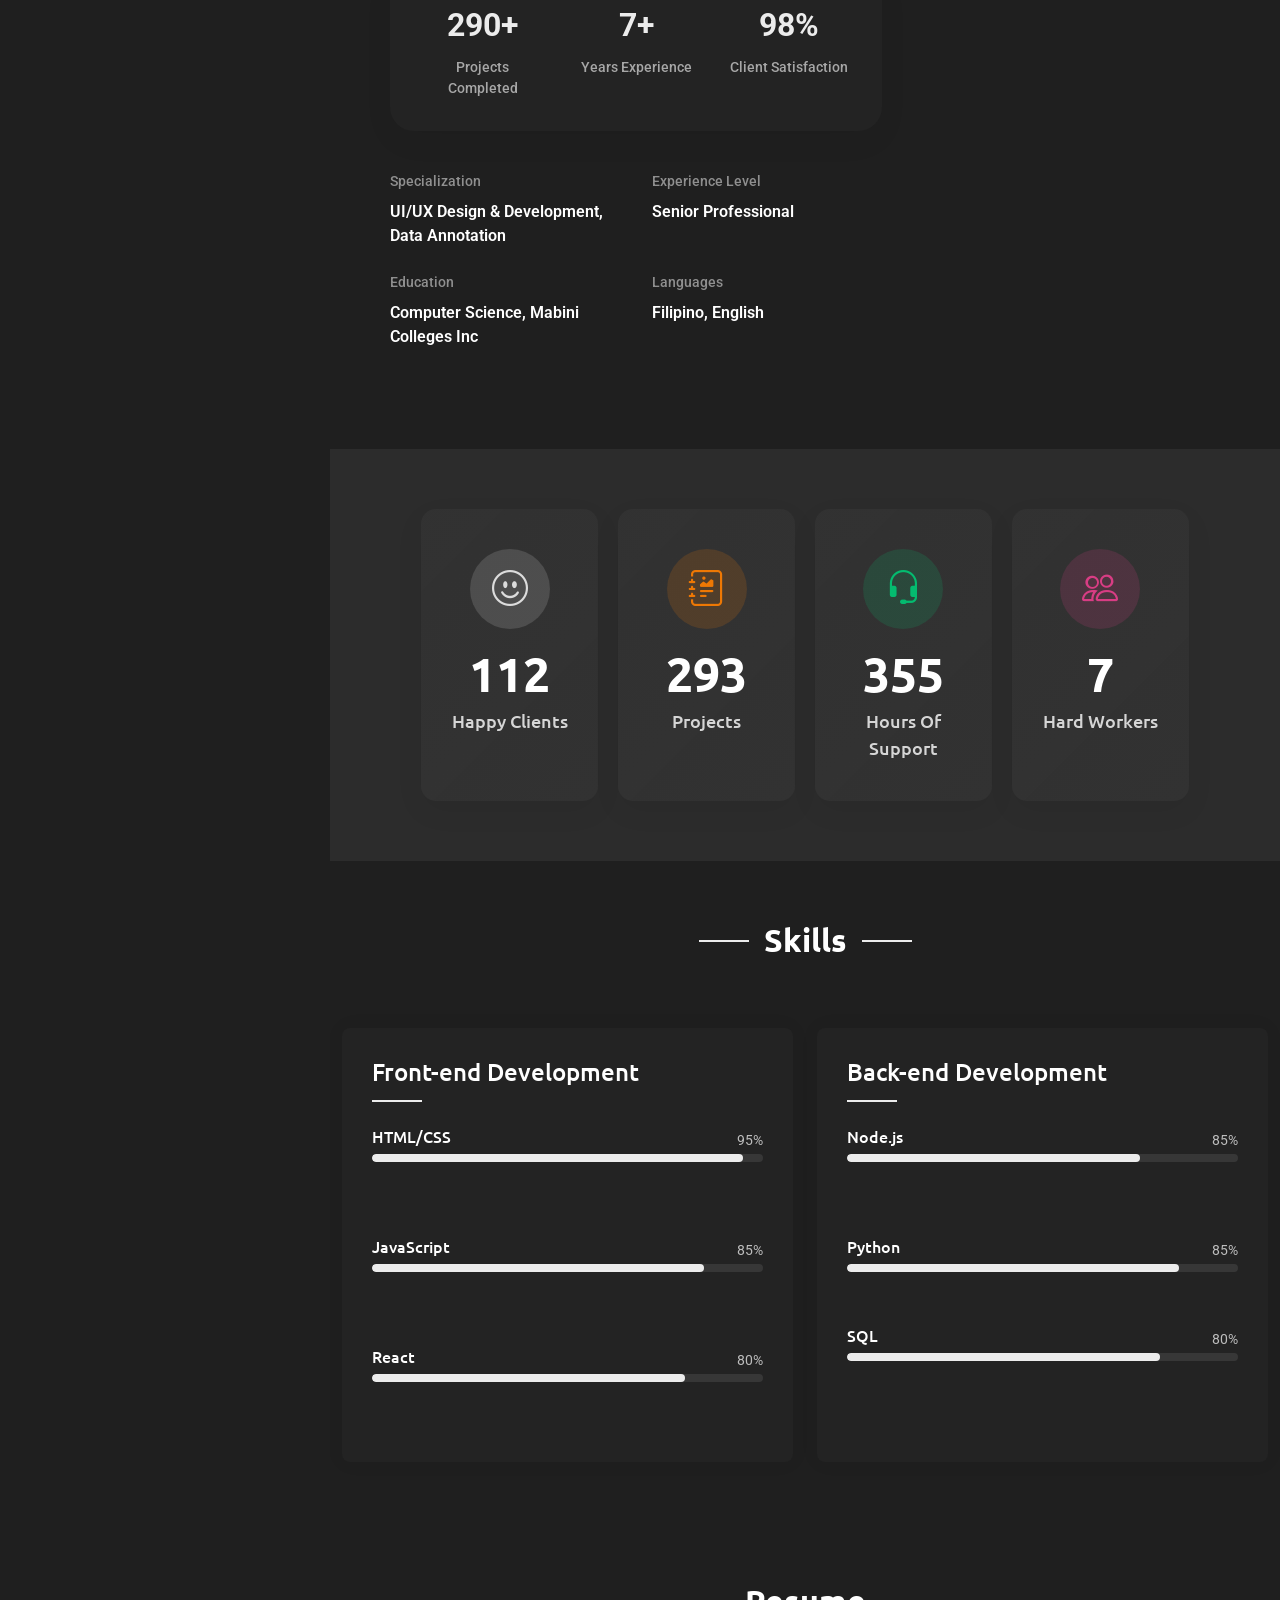
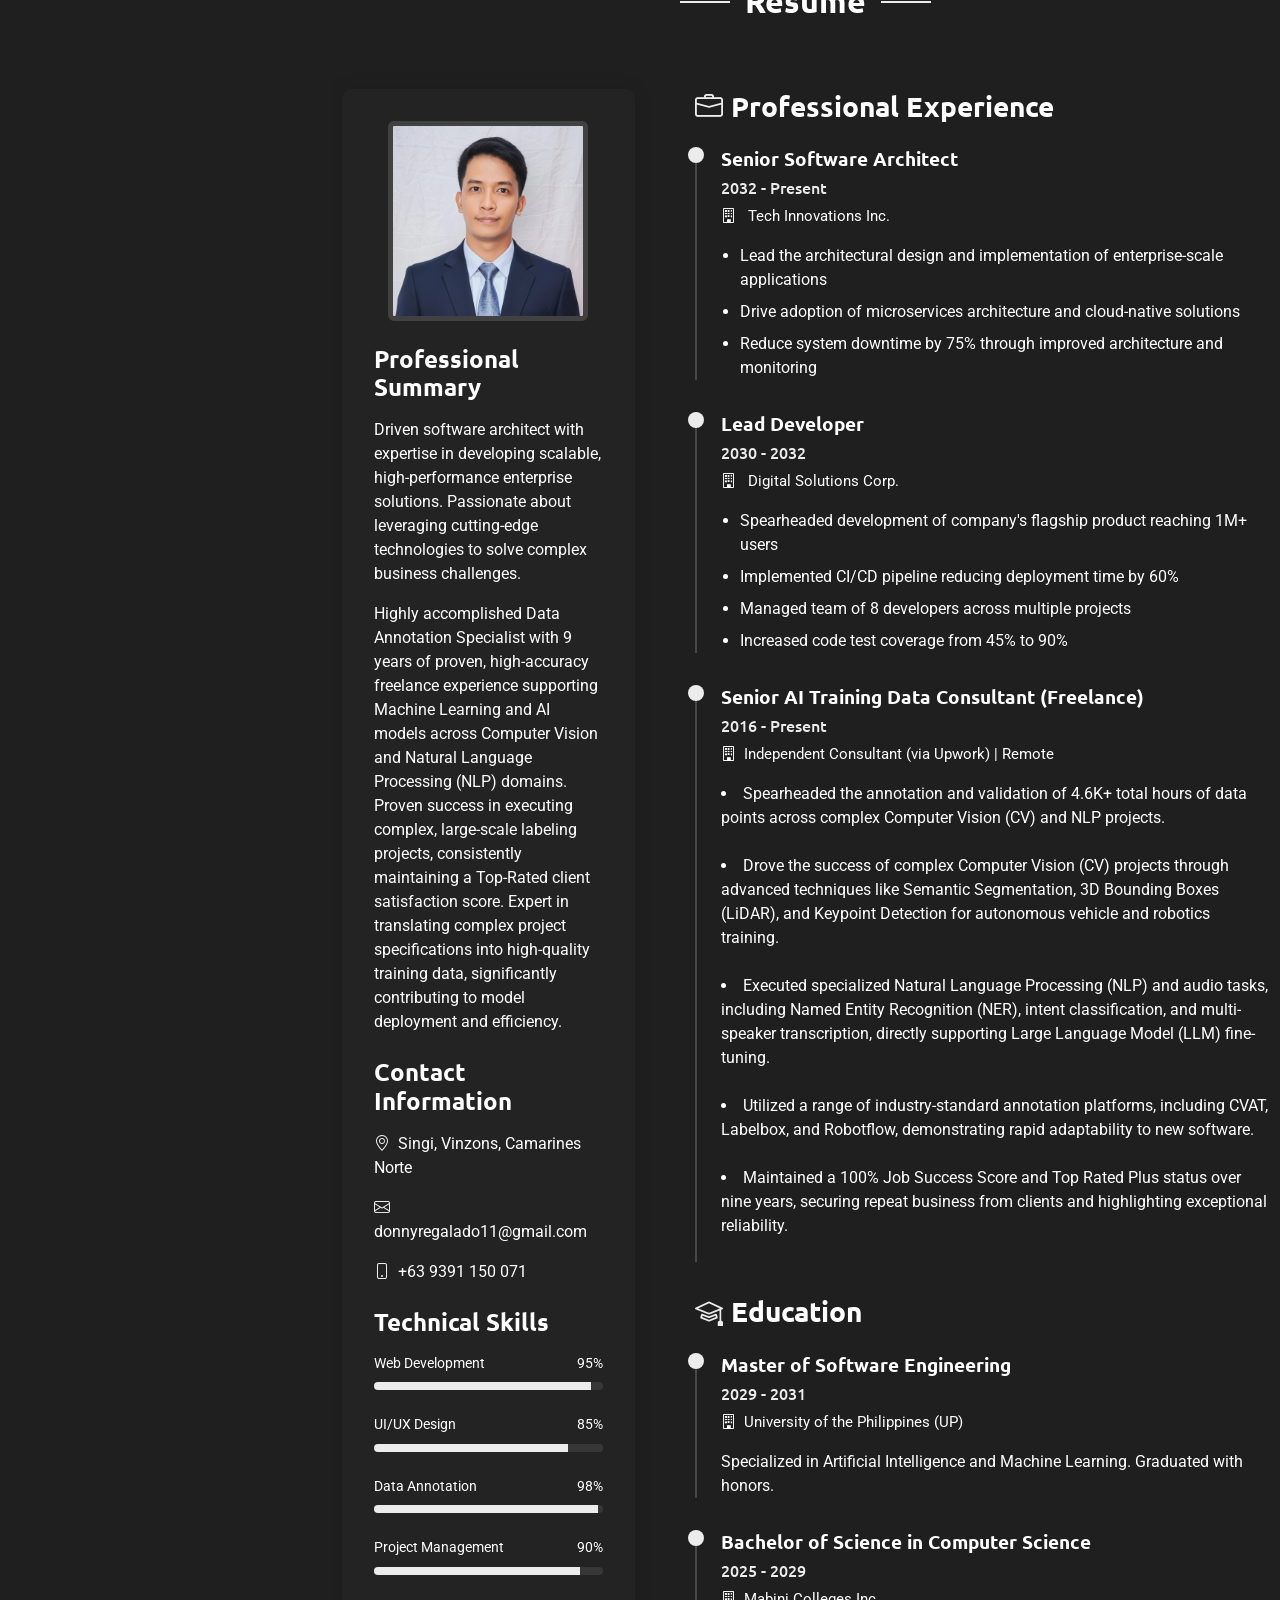
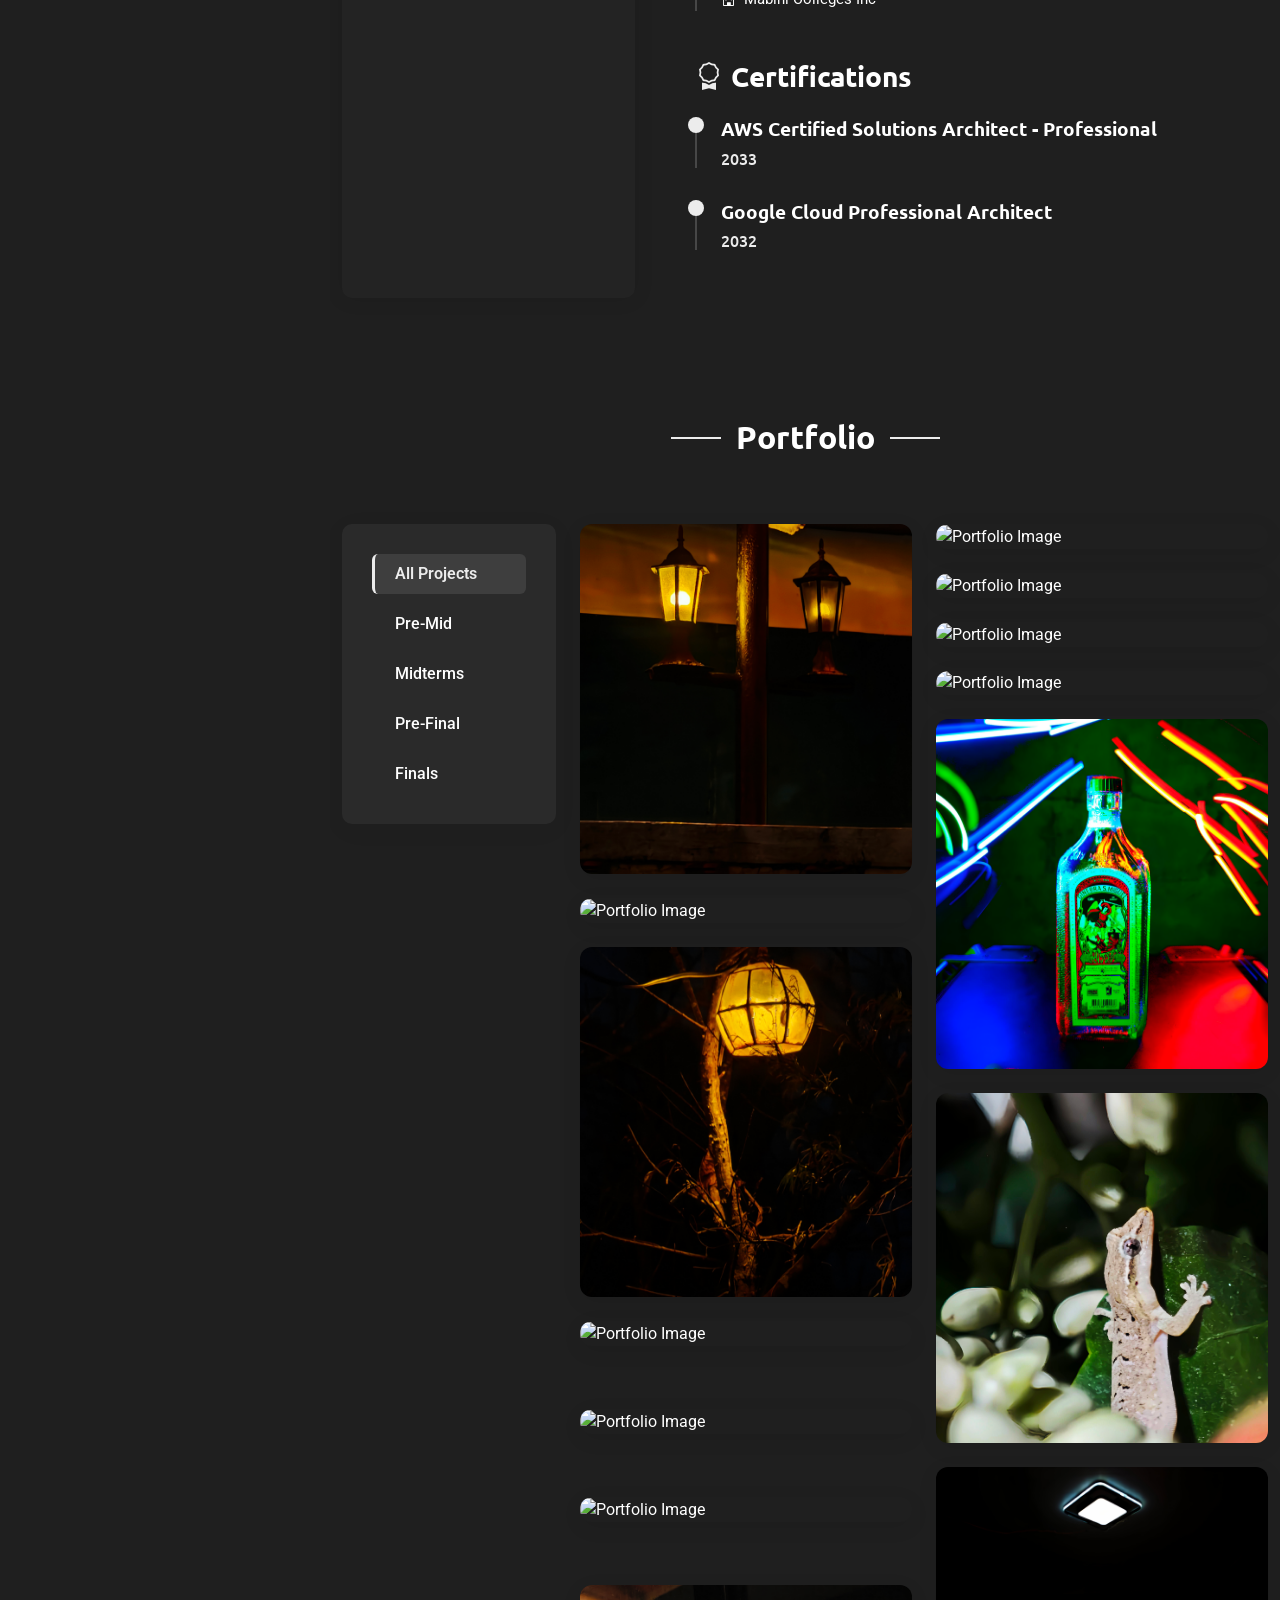
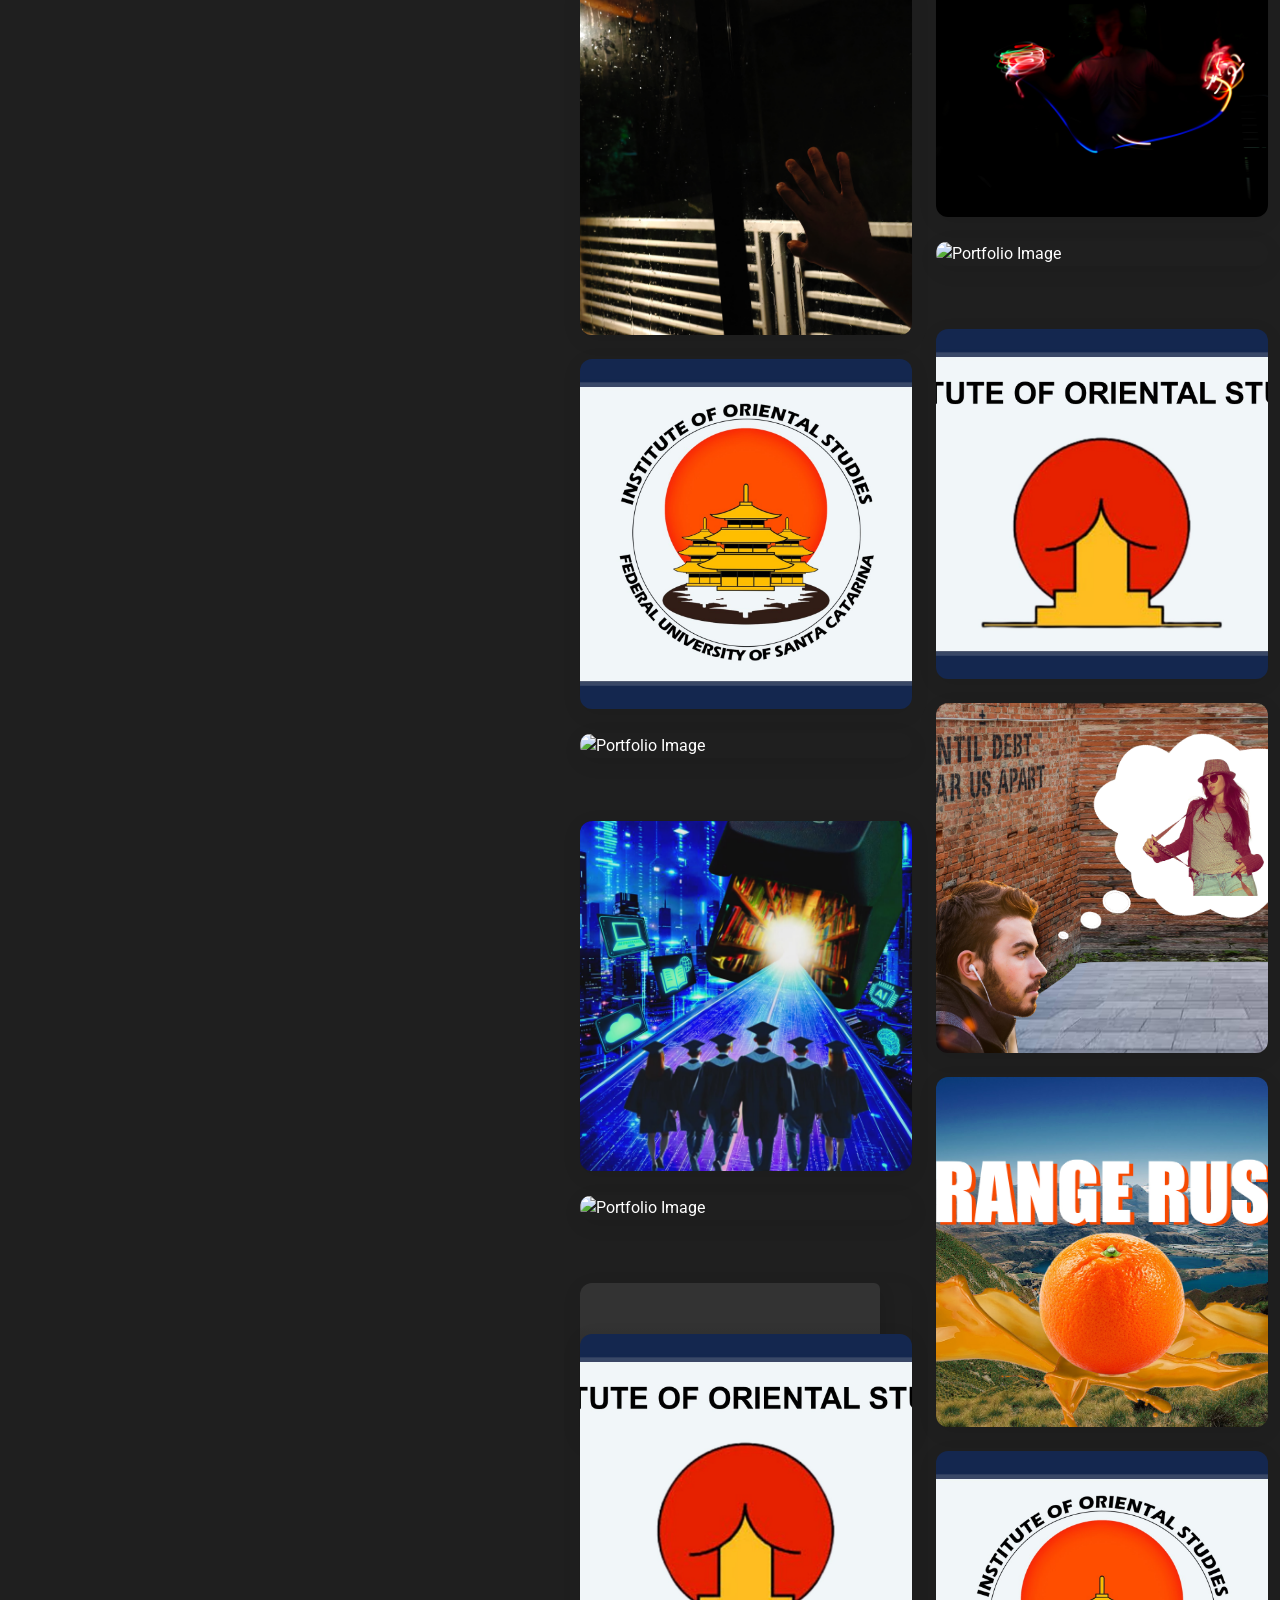
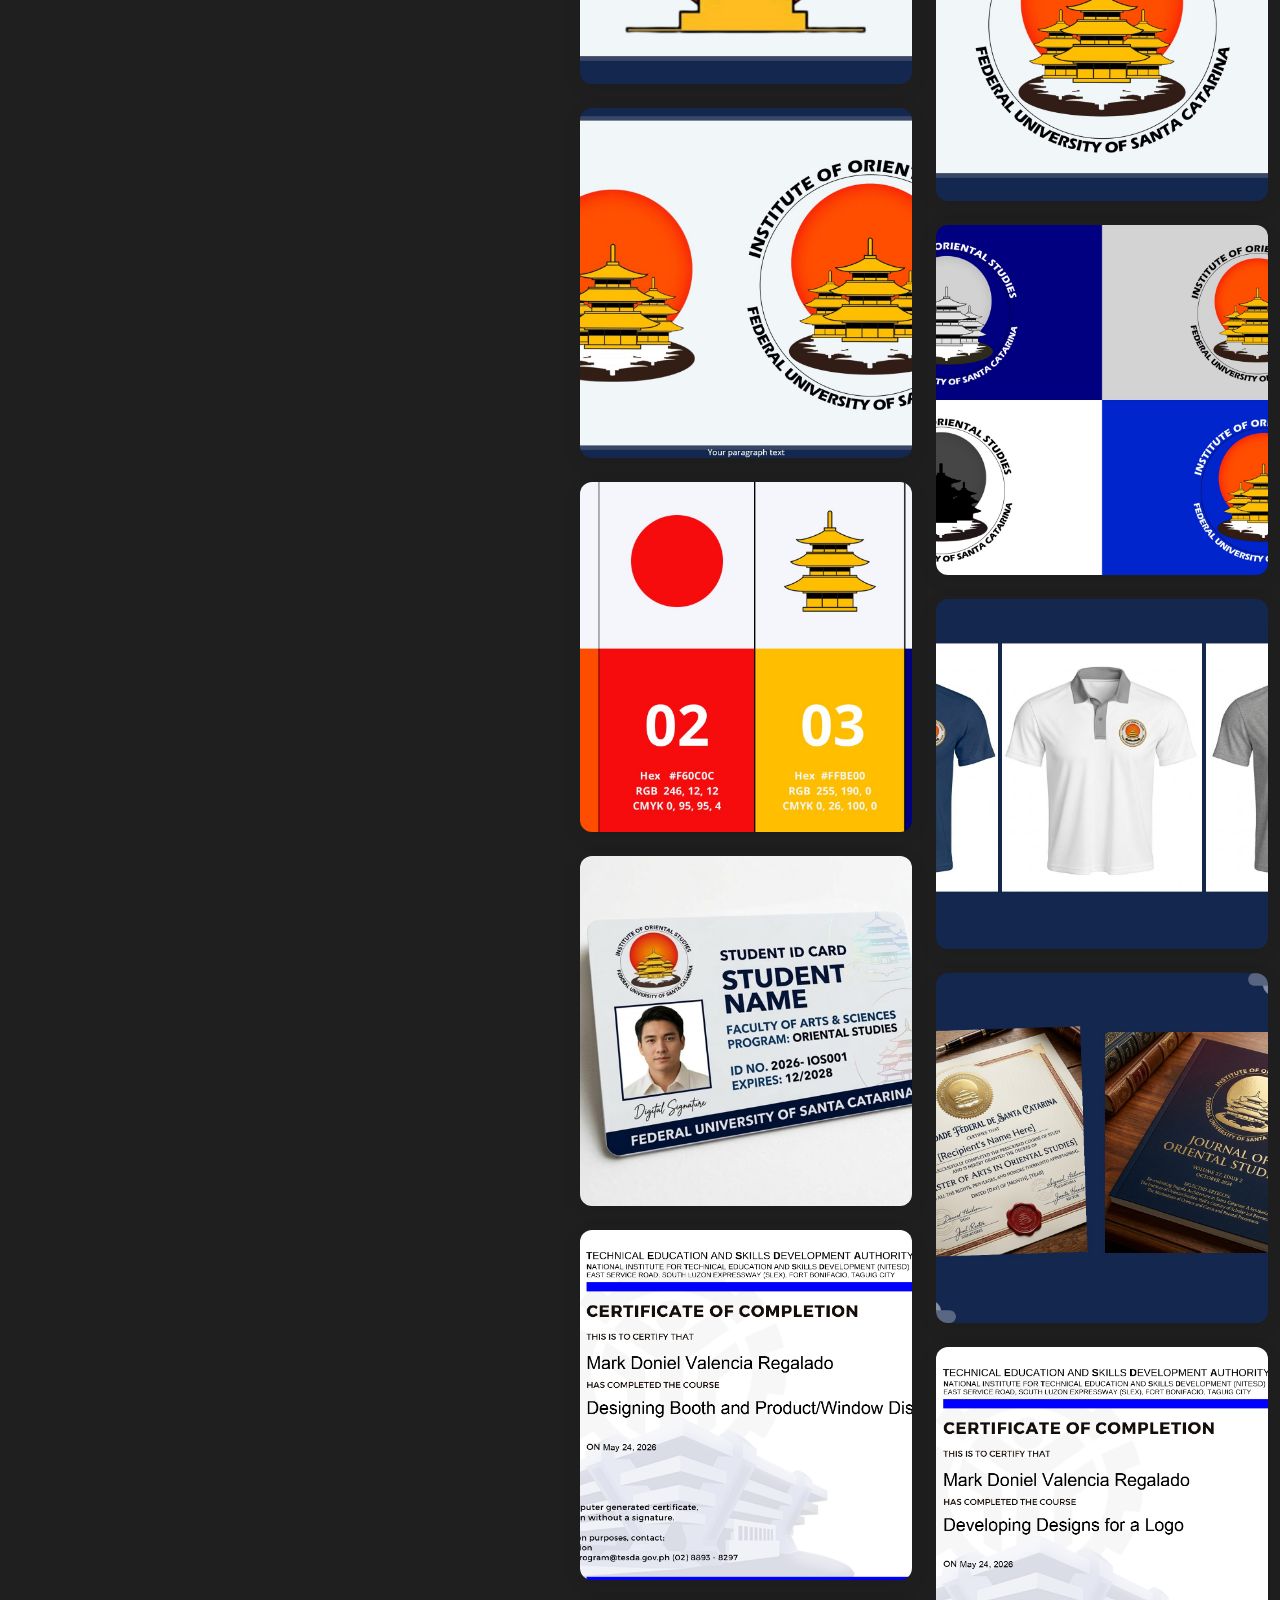
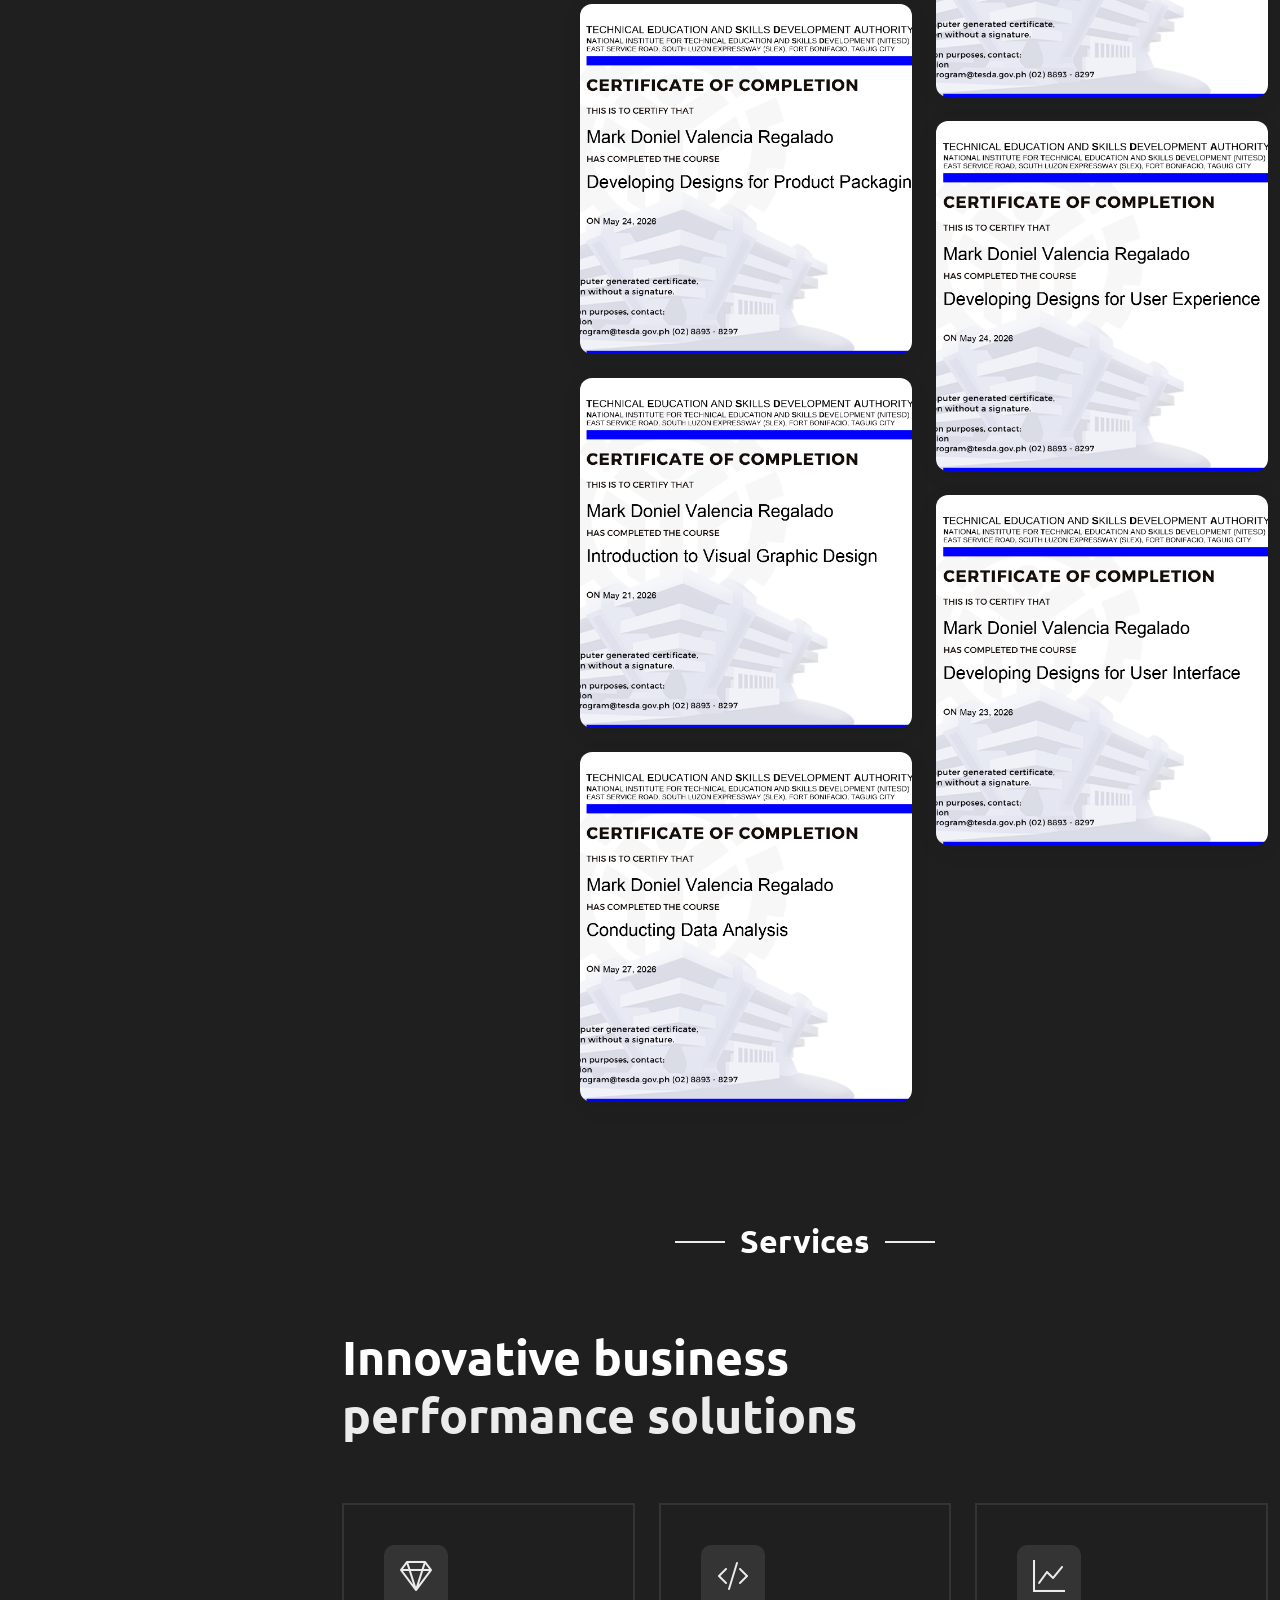
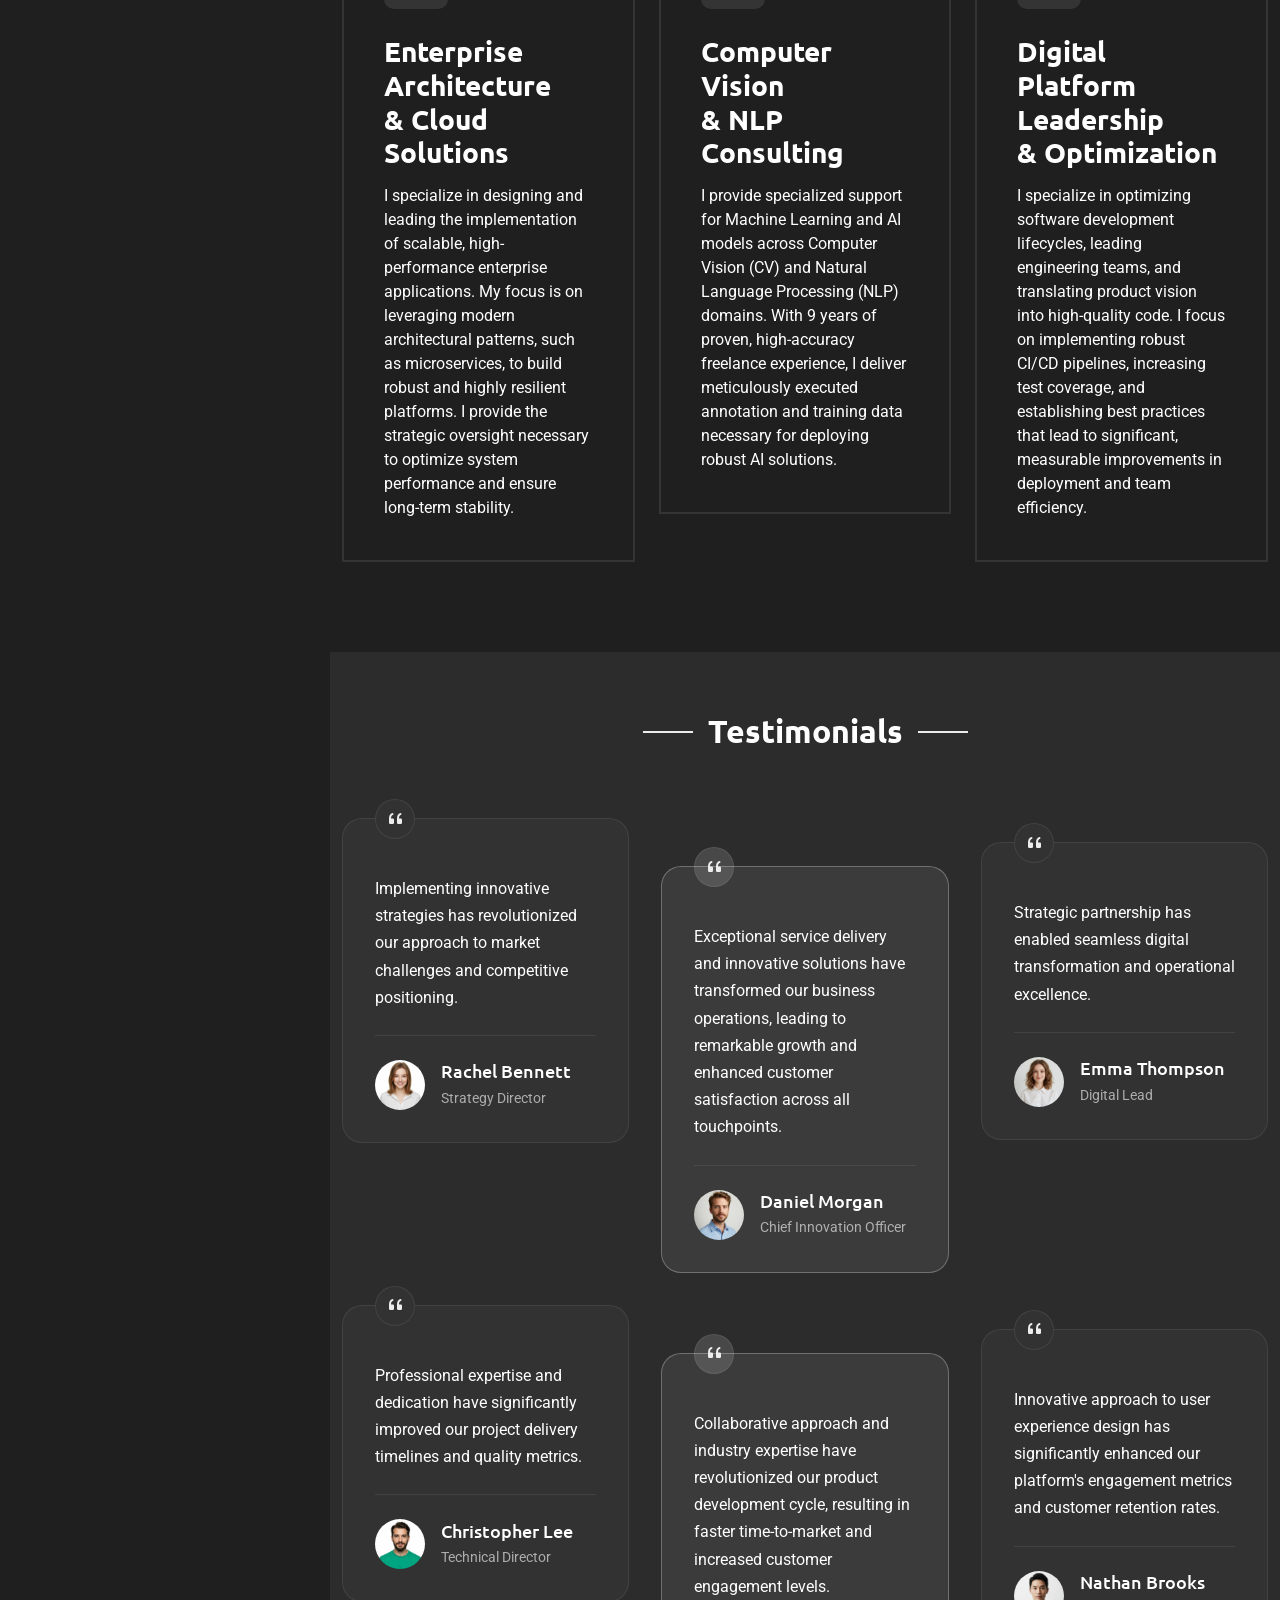
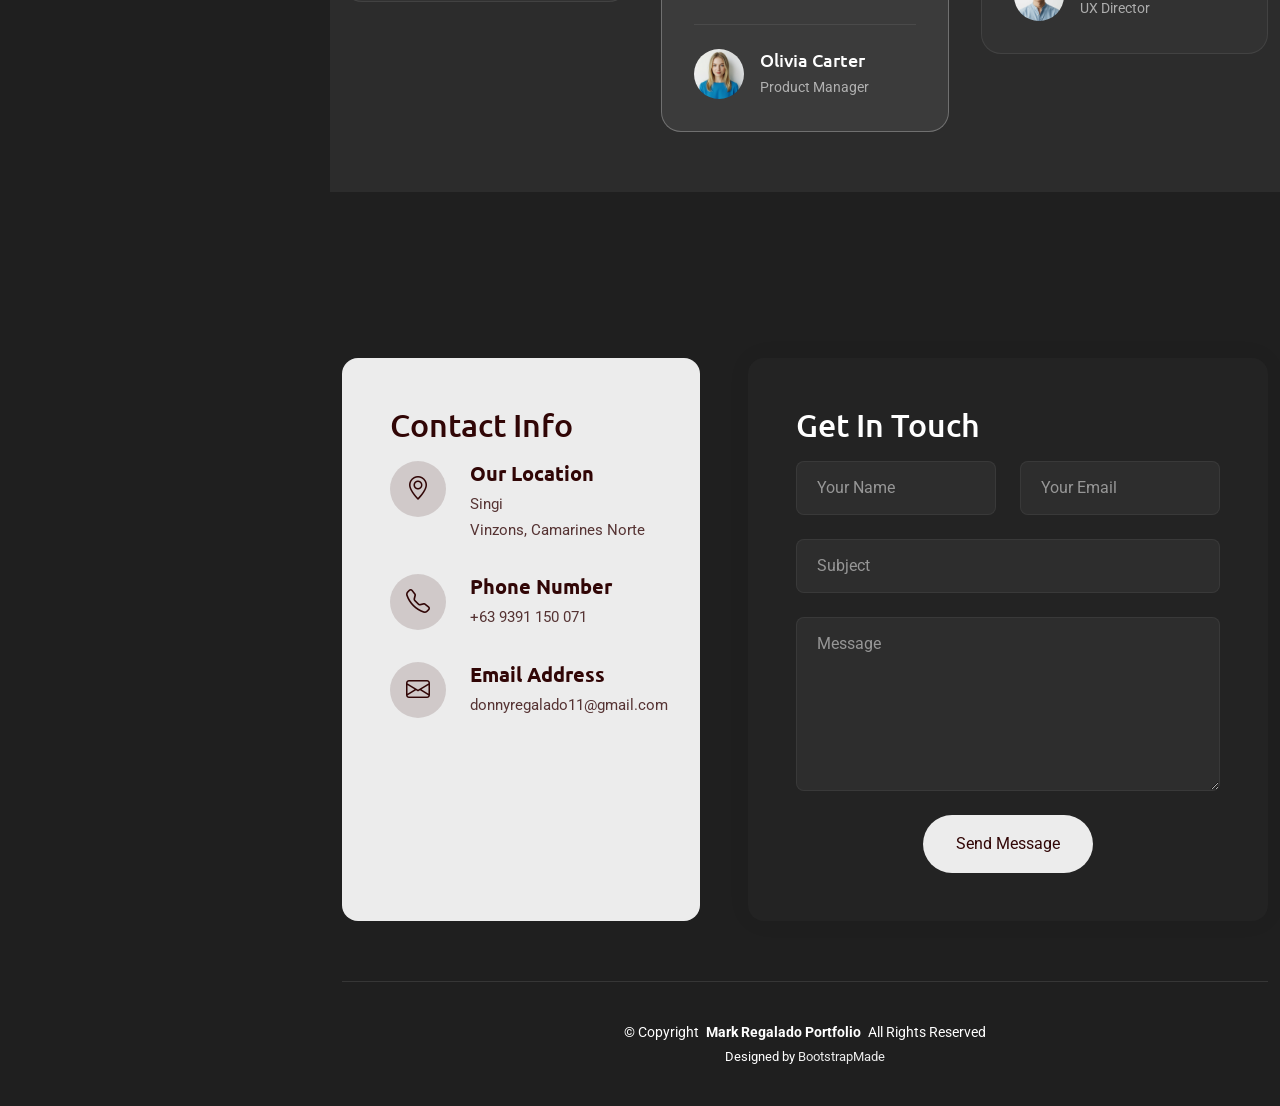
==== commit 0d8392cc: "Update index.html" ====
--- a/index.html
+++ b/index.html
@@ -574,7 +574,7 @@
 
                 <div class="col-lg-6 col-md-6 portfolio-item isotope-item filter-premid">
                   <div class="portfolio-wrap">
-                    <img src="assets/img/portfolio/extra image -  still life.jpg" class="img-fluid" alt="Portfolio Image" loading="lazy" decoding="async">
+                    <img src="assets/img/portfolio/extra image -  still life.jpg" class="img-fluid" alt="Portfolio Image" loading="lazy">
                     <div class="portfolio-info">
                       <div class="content">
                         
@@ -590,7 +590,7 @@
 
                 <div class="col-lg-6 col-md-6 portfolio-item isotope-item filter-premid">
                   <div class="portfolio-wrap">
-                    <img src="assets/img/portfolio/Picture 101 - Long-exposure photography.jpg" class="img-fluid" alt="Portfolio Image" loading="lazy" decoding="async">
+                    <img src="assets/img/portfolio/Picture 101 - Long-exposure photography.jpg" class="img-fluid" alt="Portfolio Image" loading="lazy">
                     <div class="portfolio-info">
                       <div class="content">
                         
@@ -610,7 +610,7 @@
 
                 <div class="col-lg-6 col-md-6 portfolio-item isotope-item filter-premid">
                   <div class="portfolio-wrap">
-                    <img src="assets/img/portfolio/extra image - Photojournalism.jpg" class="img-fluid" alt="Portfolio Image" loading="lazy" decoding="async">
+                    <img src="assets/img/portfolio/extra image - Photojournalism.jpg" class="img-fluid" alt="Portfolio Image" loading="lazy">
                     <div class="portfolio-info">
                       <div class="content">
                         
@@ -635,7 +635,7 @@
 
                 <div class="col-lg-6 col-md-6 portfolio-item isotope-item filter-premid">
                   <div class="portfolio-wrap">
-                    <img src="assets/img/portfolio/extra image - Street photography.jpg" class="img-fluid" alt="Portfolio Image" loading="lazy" decoding="async">
+                    <img src="assets/img/portfolio/extra image - Street photography.jpg" class="img-fluid" alt="Portfolio Image" loading="lazy">
                     <div class="portfolio-info">
                       <div class="content">
                         
@@ -651,7 +651,7 @@
 
                 <div class="col-lg-6 col-md-6 portfolio-item isotope-item filter-premid">
                   <div class="portfolio-wrap">
-                    <img src="assets/img/portfolio/Picture 102 - Architectural photography.jpg" class="img-fluid" alt="Portfolio Image" loading="lazy" decoding="async">
+                    <img src="assets/img/portfolio/Picture 102 - Architectural photography.jpg" class="img-fluid" alt="Portfolio Image" loading="lazy">
                     <div class="portfolio-info">
                       <div class="content">
                        
@@ -667,7 +667,7 @@
 
                 <div class="col-lg-6 col-md-6 portfolio-item isotope-item filter-premid">
                   <div class="portfolio-wrap">
-                    <img src="assets/img/portfolio/Picture 103 - Kinetic Photography.jpg" class="img-fluid" alt="Portfolio Image" loading="lazy" decoding="async">
+                    <img src="assets/img/portfolio/Picture 103 - Kinetic Photography.jpg" class="img-fluid" alt="Portfolio Image" loading="lazy">
                     <div class="portfolio-info">
                       <div class="content">
                        
@@ -683,7 +683,7 @@
 
                 <div class="col-lg-6 col-md-6 portfolio-item isotope-item filter-premid">
                   <div class="portfolio-wrap">
-                    <img src="assets/img/portfolio/Picture 104 - Photojournalism.jpg" class="img-fluid" alt="Portfolio Image" loading="lazy" decoding="async">
+                    <img src="assets/img/portfolio/Picture 104 - Photojournalism.jpg" class="img-fluid" alt="Portfolio Image" loading="lazy">
                     <div class="portfolio-info">
                       <div class="content">
                          
@@ -699,7 +699,7 @@
 
                 <div class="col-lg-6 col-md-6 portfolio-item isotope-item filter-premid">
                   <div class="portfolio-wrap">
-                    <img src="assets/img/portfolio/Picture 105 - Still life.jpg" class="img-fluid" alt="Portfolio Image" loading="lazy" decoding="async">
+                    <img src="assets/img/portfolio/Picture 105 - Still life.jpg" class="img-fluid" alt="Portfolio Image" loading="lazy">
                     <div class="portfolio-info">
                       <div class="content">
                          
@@ -720,7 +720,7 @@
 
                 <div class="col-lg-6 col-md-6 portfolio-item isotope-item filter-premid">
                   <div class="portfolio-wrap">
-                    <img src="assets/img/portfolio/extra image - Still life.jpg" class="img-fluid" alt="Portfolio Image" loading="lazy" decoding="async">
+                    <img src="assets/img/portfolio/extra image - Still life.jpg" class="img-fluid" alt="Portfolio Image" loading="lazy">
                     <div class="portfolio-info">
                       <div class="content">
                          
@@ -740,7 +740,7 @@
 
                 <div class="col-lg-6 col-md-6 portfolio-item isotope-item filter-premid">
                   <div class="portfolio-wrap">
-                    <img src="assets/img/portfolio/First slide photo - random shot.jpg" class="img-fluid" alt="Portfolio Image" loading="lazy" decoding="async">
+                    <img src="assets/img/portfolio/First slide photo - random shot.jpg" class="img-fluid" alt="Portfolio Image" loading="lazy">
                     <div class="portfolio-info">
                       <div class="content">
                         <span class="category">Activity 102</span>
@@ -756,7 +756,7 @@
 
                 <div class="col-lg-6 col-md-6 portfolio-item isotope-item filter-premid">
                   <div class="portfolio-wrap">
-                    <img src="assets/img/portfolio/Scene 101 - Straight Photography.jpg" class="img-fluid" alt="Portfolio Image" loading="lazy" decoding="async">
+                    <img src="assets/img/portfolio/Scene 101 - Straight Photography.jpg" class="img-fluid" alt="Portfolio Image" loading="lazy">
                     <div class="portfolio-info">
                       <div class="content">
                         <span class="category"> </span>
@@ -772,7 +772,7 @@
 
                 <div class="col-lg-6 col-md-6 portfolio-item isotope-item filter-premid">
                   <div class="portfolio-wrap">
-                    <img src="assets/img/portfolio/Scene 102 - Long Exposure Photography.jpg" class="img-fluid" alt="Portfolio Image" loading="lazy" decoding="async">
+                    <img src="assets/img/portfolio/Scene 102 - Long Exposure Photography.jpg" class="img-fluid" alt="Portfolio Image" loading="lazy">
                     <div class="portfolio-info">
                       <div class="content">
                         <span class="category"> </span>
@@ -788,7 +788,7 @@
 
                 <div class="col-lg-6 col-md-6 portfolio-item isotope-item filter-premid">
                   <div class="portfolio-wrap">
-                    <img src="assets/img/portfolio/Scene 103 - Still Life Photography.jpg" class="img-fluid" alt="Portfolio Image" loading="lazy" decoding="async">
+                    <img src="assets/img/portfolio/Scene 103 - Still Life Photography.jpg" class="img-fluid" alt="Portfolio Image" loading="lazy">
                     <div class="portfolio-info">
                       <div class="content">
                         <span class="category"> </span>
@@ -804,7 +804,7 @@
 
                 <div class="col-lg-6 col-md-6 portfolio-item isotope-item filter-premid">
                   <div class="portfolio-wrap">
-                    <img src="assets/img/portfolio/Scene 104 - Conceptual Photography.jpg" class="img-fluid" alt="Portfolio Image" loading="lazy" decoding="async">
+                    <img src="assets/img/portfolio/Scene 104 - Conceptual Photography.jpg" class="img-fluid" alt="Portfolio Image" loading="lazy">
                     <div class="portfolio-info">
                       <div class="content">
                         <span class="category"> </span>
@@ -820,7 +820,7 @@
 
                 <div class="col-lg-6 col-md-6 portfolio-item isotope-item filter-premid">
                   <div class="portfolio-wrap">
-                    <img src="assets/img/portfolio/Scene 105 - Advertising Photography.jpg" class="img-fluid" alt="Portfolio Image" loading="lazy" decoding="async">
+                    <img src="assets/img/portfolio/Scene 105 - Advertising Photography.jpg" class="img-fluid" alt="Portfolio Image" loading="lazy">
                     <div class="portfolio-info">
                       <div class="content">
                         <span class="category"> </span>
@@ -837,7 +837,7 @@
 
                 <div class="col-lg-6 col-md-6 portfolio-item isotope-item filter-premid">
                   <div class="portfolio-wrap">
-                    <img src="assets/img/portfolio/Slide4.jpg" class="img-fluid" alt="Portfolio Image" loading="lazy" decoding="async">
+                    <img src="assets/img/portfolio/Slide4.jpg" class="img-fluid" alt="Portfolio Image" loading="lazy">
                     <div class="portfolio-info">
                       <div class="content">
                         <span class="category"> </span>
@@ -853,7 +853,7 @@
 
                 <div class="col-lg-6 col-md-6 portfolio-item isotope-item filter-premid">
                   <div class="portfolio-wrap">
-                    <img src="assets/img/portfolio/Recreated- Logo.jpg" class="img-fluid" alt="Portfolio Image" loading="lazy" decoding="async">
+                    <img src="assets/img/portfolio/Recreated- Logo.jpg" class="img-fluid" alt="Portfolio Image" loading="lazy">
                     <div class="portfolio-info">
                       <div class="content">
                         <span class="category"> </span>
@@ -870,7 +870,7 @@
 
                 <div class="col-lg-6 col-md-6 portfolio-item isotope-item filter-midterms">
                   <div class="portfolio-wrap">
-                    <img src="assets/img/portfolio/Editing 101 (Selection and Masking 101)_Regalado.jpg" class="img-fluid" alt="Portfolio Image" loading="lazy" decoding="async">
+                    <img src="assets/img/portfolio/Editing 101 (Selection and Masking 101)_Regalado.jpg" class="img-fluid" alt="Portfolio Image" loading="lazy">
                     <div class="portfolio-info">
                       <div class="content">
                         <span class="category">Create 102</span>
@@ -886,7 +886,7 @@
 
 <div class="col-lg-6 col-md-6 portfolio-item isotope-item filter-prefinal">
                   <div class="portfolio-wrap">
-                    <img src="assets/img/portfolio/A Road Paved with Greed_Edit.jpg" class="img-fluid" alt="Portfolio Image" loading="lazy" decoding="async">
+                    <img src="assets/img/portfolio/A Road Paved with Greed_Edit.jpg" class="img-fluid" alt="Portfolio Image" loading="lazy">
                     <div class="portfolio-info">
                       <div class="content">
                         <span class="category">PHOTO MANIPULATION</span>
@@ -902,7 +902,7 @@
 
 <div class="col-lg-6 col-md-6 portfolio-item isotope-item filter-prefinal">
                   <div class="portfolio-wrap">
-                    <img src="assets/img/portfolio/The Future of Learning.jpg" class="img-fluid" alt="Portfolio Image" loading="lazy" decoding="async">
+                    <img src="assets/img/portfolio/The Future of Learning.jpg" class="img-fluid" alt="Portfolio Image" loading="lazy">
                     <div class="portfolio-info">
                       <div class="content">
                         <span class="category">PHOTO MANIPULATION</span>
@@ -919,7 +919,7 @@
 
                 <div class="col-lg-6 col-md-6 portfolio-item isotope-item filter-midterms">
                   <div class="portfolio-wrap">
-                    <img src="assets/img/portfolio/Editing 102 (Selection and Masking 102)_Regalado.jpg" class="img-fluid" alt="Portfolio Image" loading="lazy" decoding="async">
+                    <img src="assets/img/portfolio/Editing 102 (Selection and Masking 102)_Regalado.jpg" class="img-fluid" alt="Portfolio Image" loading="lazy">
                     <div class="portfolio-info">
                       <div class="content">
                         <span class="category">  </span>
@@ -935,7 +935,7 @@
 
  <div class="col-lg-6 col-md-6 portfolio-item isotope-item filter-midterms">
                   <div class="portfolio-wrap">
-                    <img src="assets/img/portfolio/Pubmat.jpg" class="img-fluid" alt="Portfolio Image" loading="lazy" decoding="async">
+                    <img src="assets/img/portfolio/Pubmat.jpg" class="img-fluid" alt="Portfolio Image" loading="lazy">
                     <div class="portfolio-info">
                       <div class="content">
                         <span class="category">Pubmat</span>
@@ -976,7 +976,7 @@
 
  <div class="col-lg-6 col-md-6 portfolio-item isotope-item filter-midterms">
                   <div class="portfolio-wrap">
-                    <img src="assets/img/portfolio/Slide4.jpg" class="img-fluid" alt="Portfolio Image" loading="lazy" decoding="async">
+                    <img src="assets/img/portfolio/Slide4.jpg" class="img-fluid" alt="Portfolio Image" loading="lazy">
                     <div class="portfolio-info">
                       <div class="content">
                         <span class="category">Slide4</span>
@@ -992,7 +992,7 @@
 
                 <div class="col-lg-6 col-md-6 portfolio-item isotope-item filter-midterms">
                   <div class="portfolio-wrap">
-                    <img src="assets/img/portfolio/Slide6.jpg" class="img-fluid" alt="Portfolio Image" loading="lazy" decoding="async">
+                    <img src="assets/img/portfolio/Slide6.jpg" class="img-fluid" alt="Portfolio Image" loading="lazy">
                     <div class="portfolio-info">
                       <div class="content">
                         <span class="category">Slide6</span>
@@ -1008,7 +1008,7 @@
 
         <div class="col-lg-6 col-md-6 portfolio-item isotope-item filter-midterms">
                   <div class="portfolio-wrap">
-                    <img src="assets/img/portfolio/Slide9.jpg" class="img-fluid" alt="Portfolio Image" loading="lazy" decoding="async">
+                    <img src="assets/img/portfolio/Slide9.jpg" class="img-fluid" alt="Portfolio Image" loading="lazy">
                     <div class="portfolio-info">
                       <div class="content">
                         <span class="category">  </span>
@@ -1024,7 +1024,7 @@
 
         <div class="col-lg-6 col-md-6 portfolio-item isotope-item filter-midterms">
                   <div class="portfolio-wrap">
-                    <img src="assets/img/portfolio/Slide14.jpg" class="img-fluid" alt="Portfolio Image" loading="lazy" decoding="async">
+                    <img src="assets/img/portfolio/Slide14.jpg" class="img-fluid" alt="Portfolio Image" loading="lazy">
                     <div class="portfolio-info">
                       <div class="content">
                         <span class="category">  </span>
@@ -1040,7 +1040,7 @@
 
         <div class="col-lg-6 col-md-6 portfolio-item isotope-item filter-midterms">
                   <div class="portfolio-wrap">
-                    <img src="assets/img/portfolio/Slide15.jpg" class="img-fluid" alt="Portfolio Image" loading="lazy" decoding="async">
+                    <img src="assets/img/portfolio/Slide15.jpg" class="img-fluid" alt="Portfolio Image" loading="lazy">
                     <div class="portfolio-info">
                       <div class="content">
                         <span class="category">  </span>
@@ -1057,7 +1057,7 @@
 
         <div class="col-lg-6 col-md-6 portfolio-item isotope-item filter-midterms">
                   <div class="portfolio-wrap">
-                    <img src="assets/img/portfolio/Slide16.jpg" class="img-fluid" alt="Portfolio Image" loading="lazy" decoding="async">
+                    <img src="assets/img/portfolio/Slide16.jpg" class="img-fluid" alt="Portfolio Image" loading="lazy">
                     <div class="portfolio-info">
                       <div class="content">
                         <span class="category">  </span>
@@ -1074,7 +1074,7 @@
 
         <div class="col-lg-6 col-md-6 portfolio-item isotope-item filter-midterms">
                   <div class="portfolio-wrap">
-                    <img src="assets/img/portfolio/Slide17.jpg" class="img-fluid" alt="Portfolio Image" loading="lazy" decoding="async">
+                    <img src="assets/img/portfolio/Slide17.jpg" class="img-fluid" alt="Portfolio Image" loading="lazy">
                     <div class="portfolio-info">
                       <div class="content">
                         <span class="category">  </span>
@@ -1090,7 +1090,7 @@
 
         <div class="col-lg-6 col-md-6 portfolio-item isotope-item filter-midterms">
                   <div class="portfolio-wrap">
-                    <img src="assets/img/portfolio/Slide18.jpg" class="img-fluid" alt="Portfolio Image" loading="lazy" decoding="async">
+                    <img src="assets/img/portfolio/Slide18.jpg" class="img-fluid" alt="Portfolio Image" loading="lazy">
                     <div class="portfolio-info">
                       <div class="content">
                         <span class="category">  </span>
@@ -1109,7 +1109,7 @@
 
 <div class="col-lg-6 col-md-6 portfolio-item isotope-item filter-finals101">
                   <div class="portfolio-wrap">
-                    <img src="assets/img/portfolio/Designing Booth and ProductWindow Display.jpg" class="img-fluid" alt="Portfolio Image" loading="lazy" decoding="async">
+                    <img src="assets/img/portfolio/Designing Booth and ProductWindow Display.jpg" class="img-fluid" alt="Portfolio Image" loading="lazy">
                     <div class="portfolio-info">
                       <div class="content">
                         <span class="category">E-Tesda Certificates</span>
@@ -1125,7 +1125,7 @@
 
 <div class="col-lg-6 col-md-6 portfolio-item isotope-item filter-finals101">
                   <div class="portfolio-wrap">
-                    <img src="assets/img/portfolio/Developing Designs for a Logo.jpg" class="img-fluid" alt="Portfolio Image" loading="lazy" decoding="async">
+                    <img src="assets/img/portfolio/Developing Designs for a Logo.jpg" class="img-fluid" alt="Portfolio Image" loading="lazy">
                     <div class="portfolio-info">
                       <div class="content">
                        <span class="category">E-Tesda Certificates</span>
@@ -1142,7 +1142,7 @@
 
 <div class="col-lg-6 col-md-6 portfolio-item isotope-item filter-finals101">
                   <div class="portfolio-wrap">
-                    <img src="assets/img/portfolio/Developing Designs for Product Packaging.jpg" class="img-fluid" alt="Portfolio Image" loading="lazy" decoding="async">
+                    <img src="assets/img/portfolio/Developing Designs for Product Packaging.jpg" class="img-fluid" alt="Portfolio Image" loading="lazy">
                     <div class="portfolio-info">
                       <div class="content">
                        <span class="category">E-Tesda Certificates</span>
@@ -1158,7 +1158,7 @@
 
 <div class="col-lg-6 col-md-6 portfolio-item isotope-item filter-finals101">
                   <div class="portfolio-wrap">
-                    <img src="assets/img/portfolio/Developing Designs for User Experience.jpg" class="img-fluid" alt="Portfolio Image" loading="lazy" decoding="async">
+                    <img src="assets/img/portfolio/Developing Designs for User Experience.jpg" class="img-fluid" alt="Portfolio Image" loading="lazy">
                     <div class="portfolio-info">
                       <div class="content">
                        <span class="category">E-Tesda Certificates</span>
@@ -1175,7 +1175,7 @@
 
 <div class="col-lg-6 col-md-6 portfolio-item isotope-item filter-finals101">
                   <div class="portfolio-wrap">
-                    <img src="assets/img/portfolio/Introduction to Visual Graphic Design.jpg" class="img-fluid" alt="Portfolio Image" loading="lazy" decoding="async">
+                    <img src="assets/img/portfolio/Introduction to Visual Graphic Design.jpg" class="img-fluid" alt="Portfolio Image" loading="lazy">
                     <div class="portfolio-info">
                       <div class="content">
                        <span class="category">E-Tesda Certificates</span>
@@ -1192,7 +1192,7 @@
 
 <div class="col-lg-6 col-md-6 portfolio-item isotope-item filter-finals101">
                   <div class="portfolio-wrap">
-                    <img src="assets/img/portfolio/Developing Designs for User Interface.jpg" class="img-fluid" alt="Portfolio Image" loading="lazy" decoding="async">
+                    <img src="assets/img/portfolio/Developing Designs for User Interface.jpg" class="img-fluid" alt="Portfolio Image" loading="lazy">
                     <div class="portfolio-info">
                       <div class="content">
                        <span class="category">E-Tesda Certificates</span>
@@ -1208,7 +1208,7 @@
 
 <div class="col-lg-6 col-md-6 portfolio-item isotope-item filter-finals101">
                   <div class="portfolio-wrap">
-                    <img src="assets/img/portfolio/Conducting Data Analysis.jpg" class="img-fluid" alt="Portfolio Image" loading="lazy" decoding="async">
+                    <img src="assets/img/portfolio/Conducting Data Analysis.jpg" class="img-fluid" alt="Portfolio Image" loading="lazy">
                     <div class="portfolio-info">
                       <div class="content">
                        <span class="category">E-Tesda Certificates</span>
@@ -1567,8 +1567,8 @@
   <!-- Scroll Top -->
   <a href="#" id="scroll-top" class="scroll-top d-flex align-items-center justify-content-center"><i class="bi bi-arrow-up-short"></i></a>
 
-  <!-- Preloader removed to reduce long loading screen on slow connections -->
-  <!-- <div id="preloader"></div> -->
+  <!-- Preloader -->
+  <div id="preloader"></div>
 
   <!-- Vendor JS Files -->
   <script src="assets/vendor/bootstrap/js/bootstrap.bundle.min.js"></script>
@@ -1585,6 +1585,28 @@
   <!-- Main JS File -->
   <script src="assets/js/main.js"></script>
 
+
+  <!-- Preloader safety fallback: prevents long stuck loading on slow internet -->
+  <script>
+    window.addEventListener('load', function () {
+      setTimeout(function () {
+        var preloader = document.getElementById('preloader');
+        if (preloader) {
+          preloader.style.display = 'none';
+          preloader.remove();
+        }
+      }, 500);
+    });
+
+    setTimeout(function () {
+      var preloader = document.getElementById('preloader');
+      if (preloader) {
+        preloader.style.display = 'none';
+        preloader.remove();
+      }
+    }, 1500);
+  </script>
+
 </body>
 
 </html>
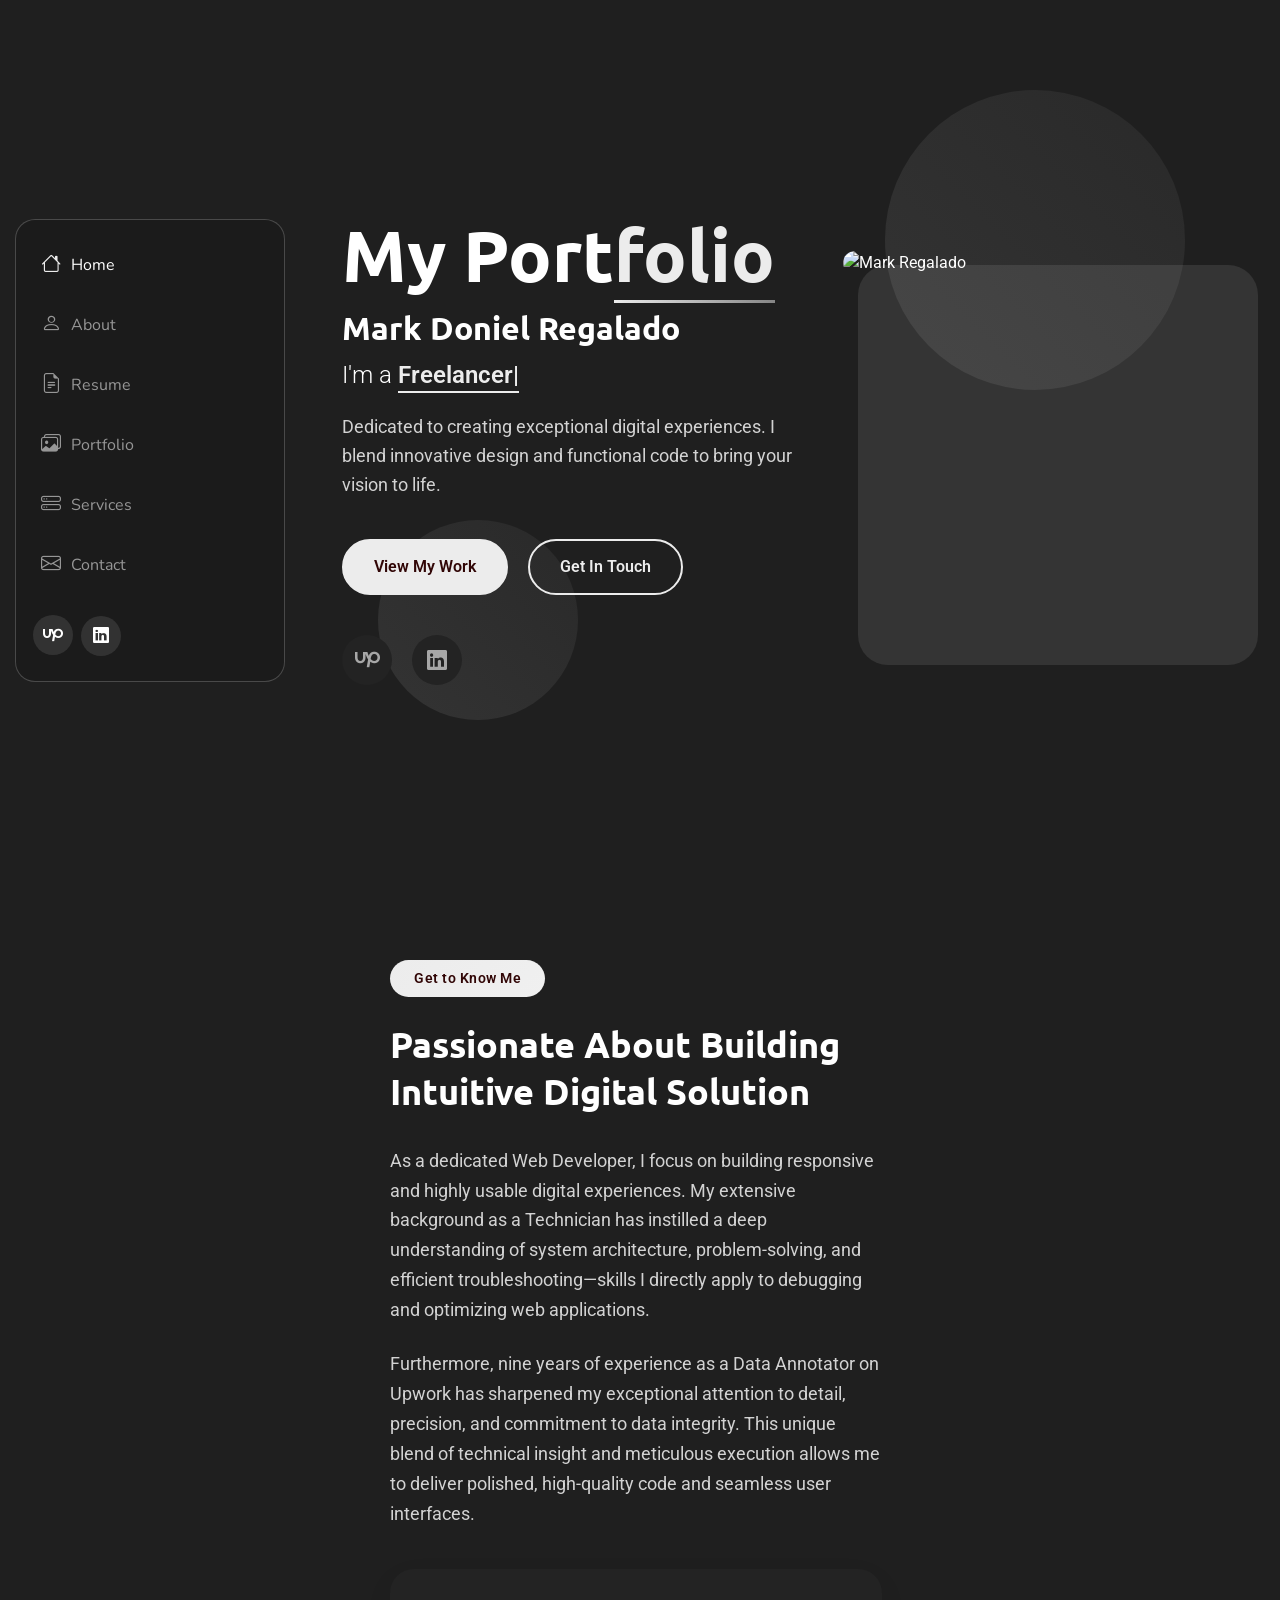
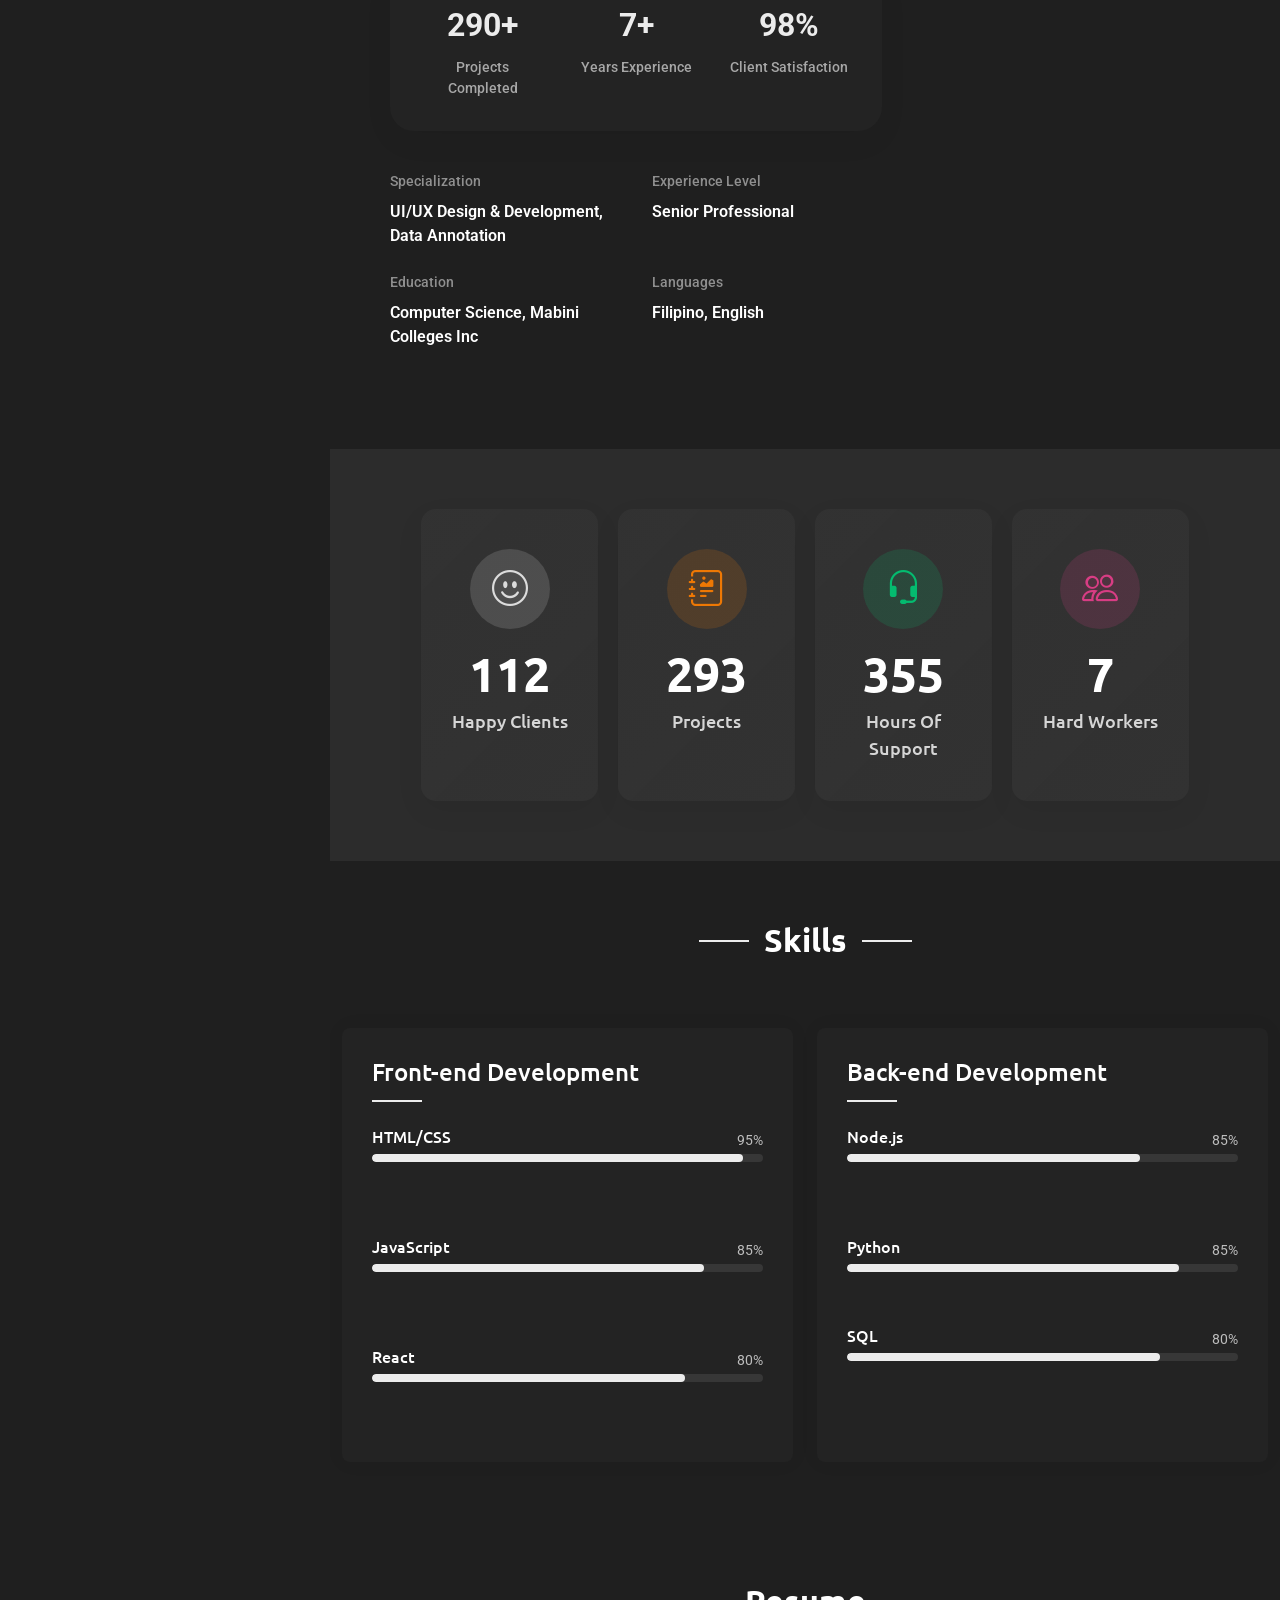
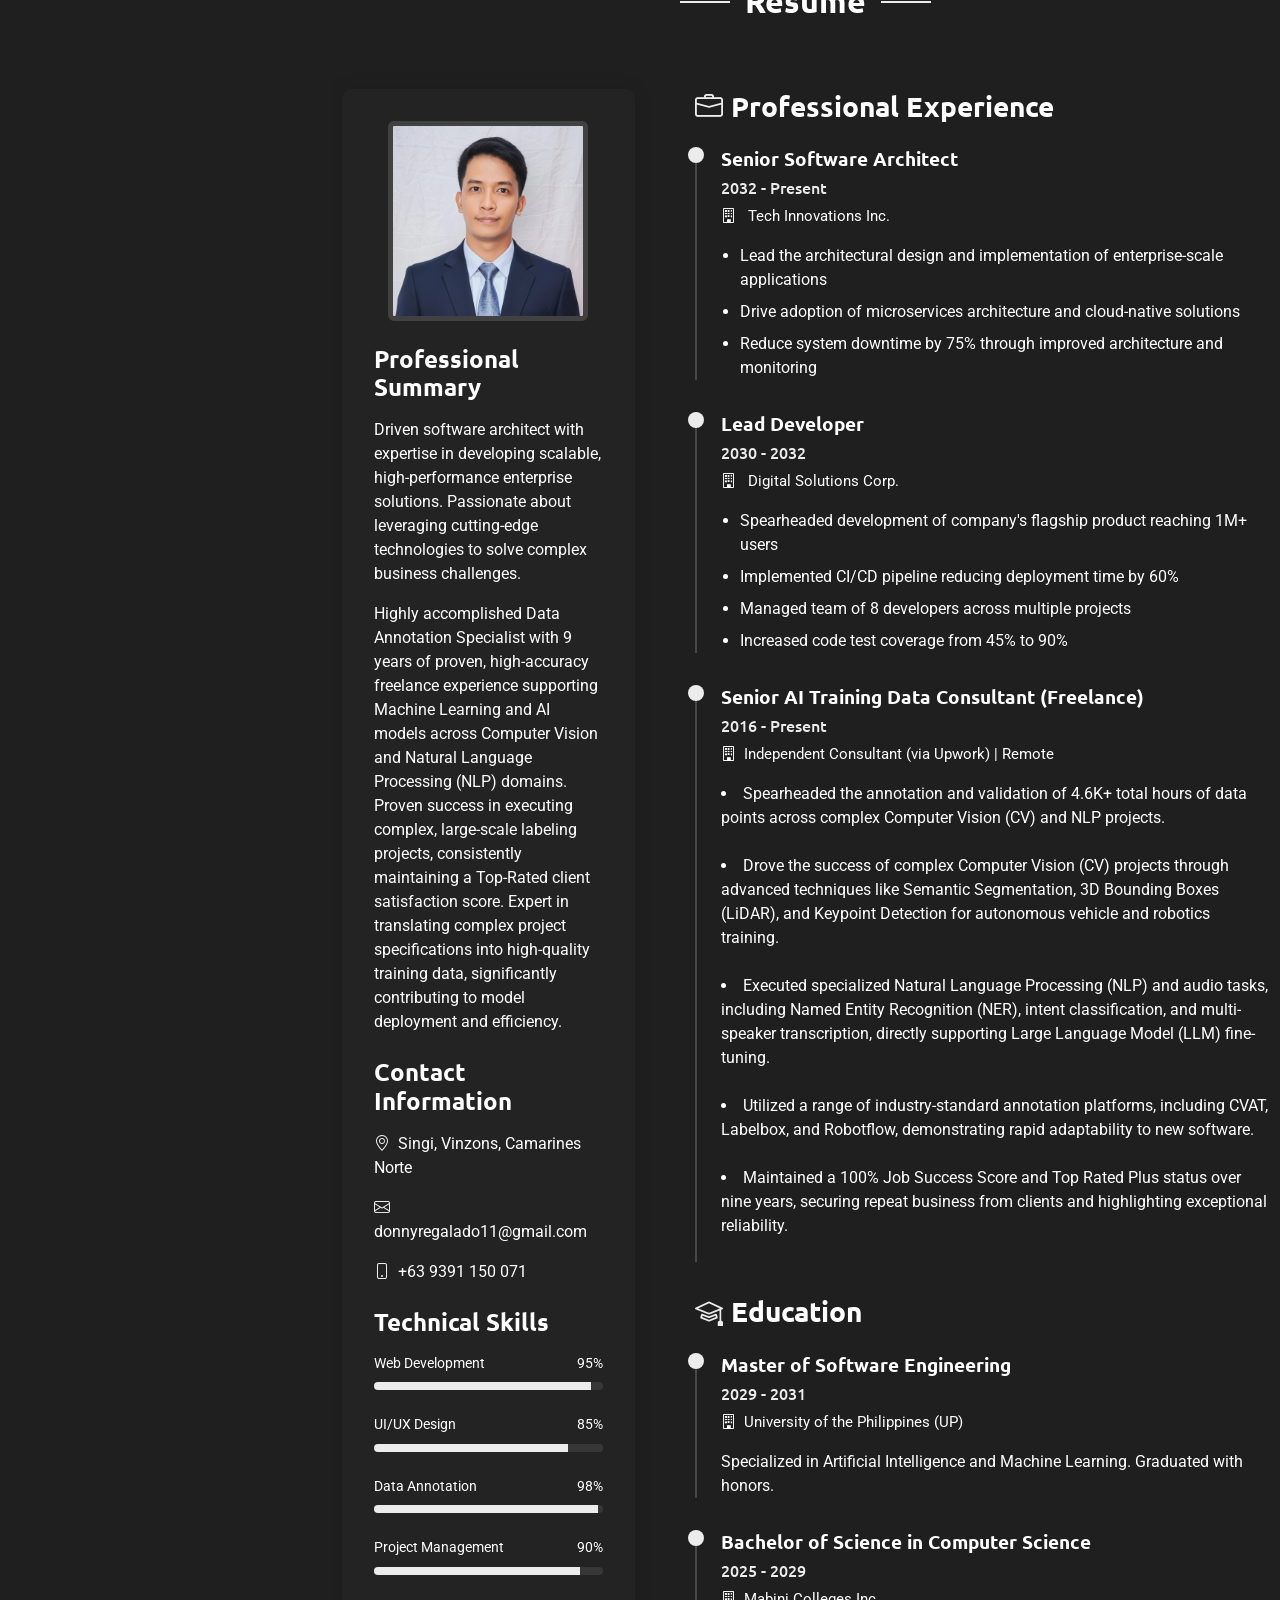
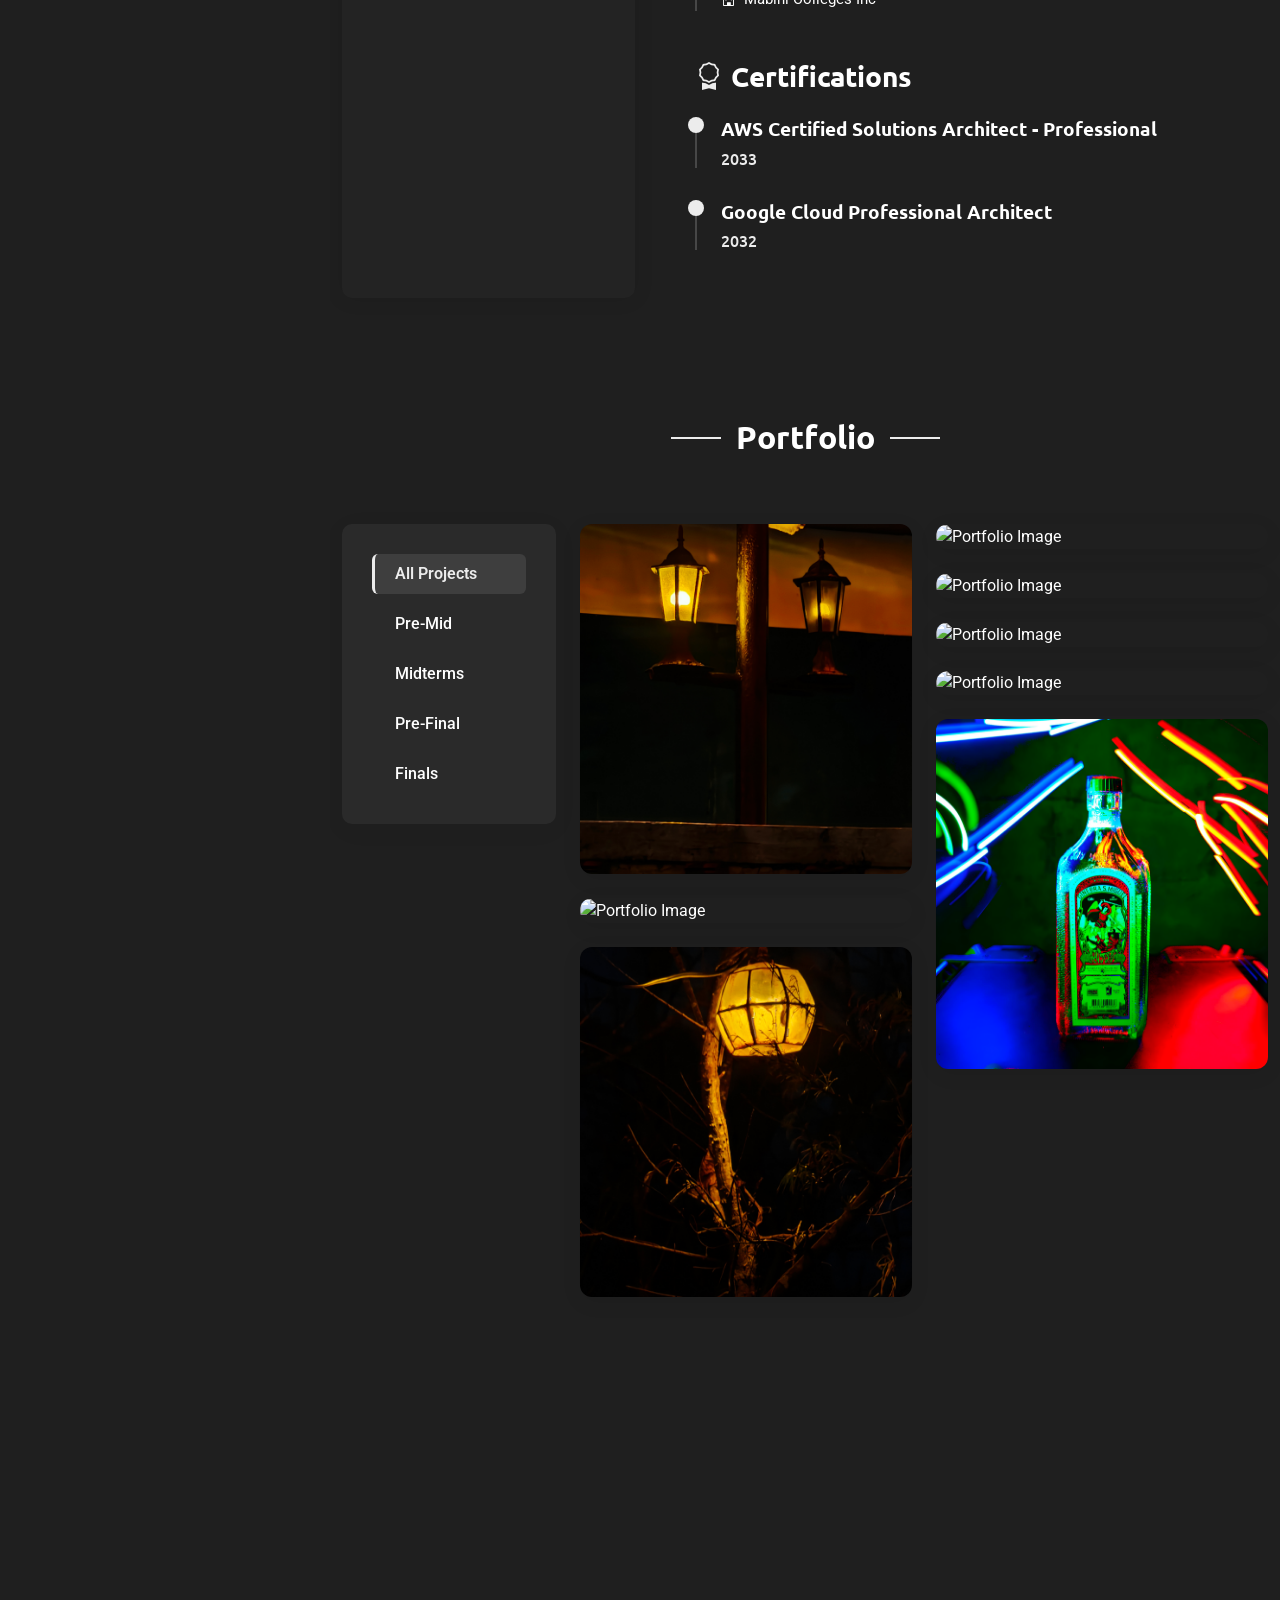
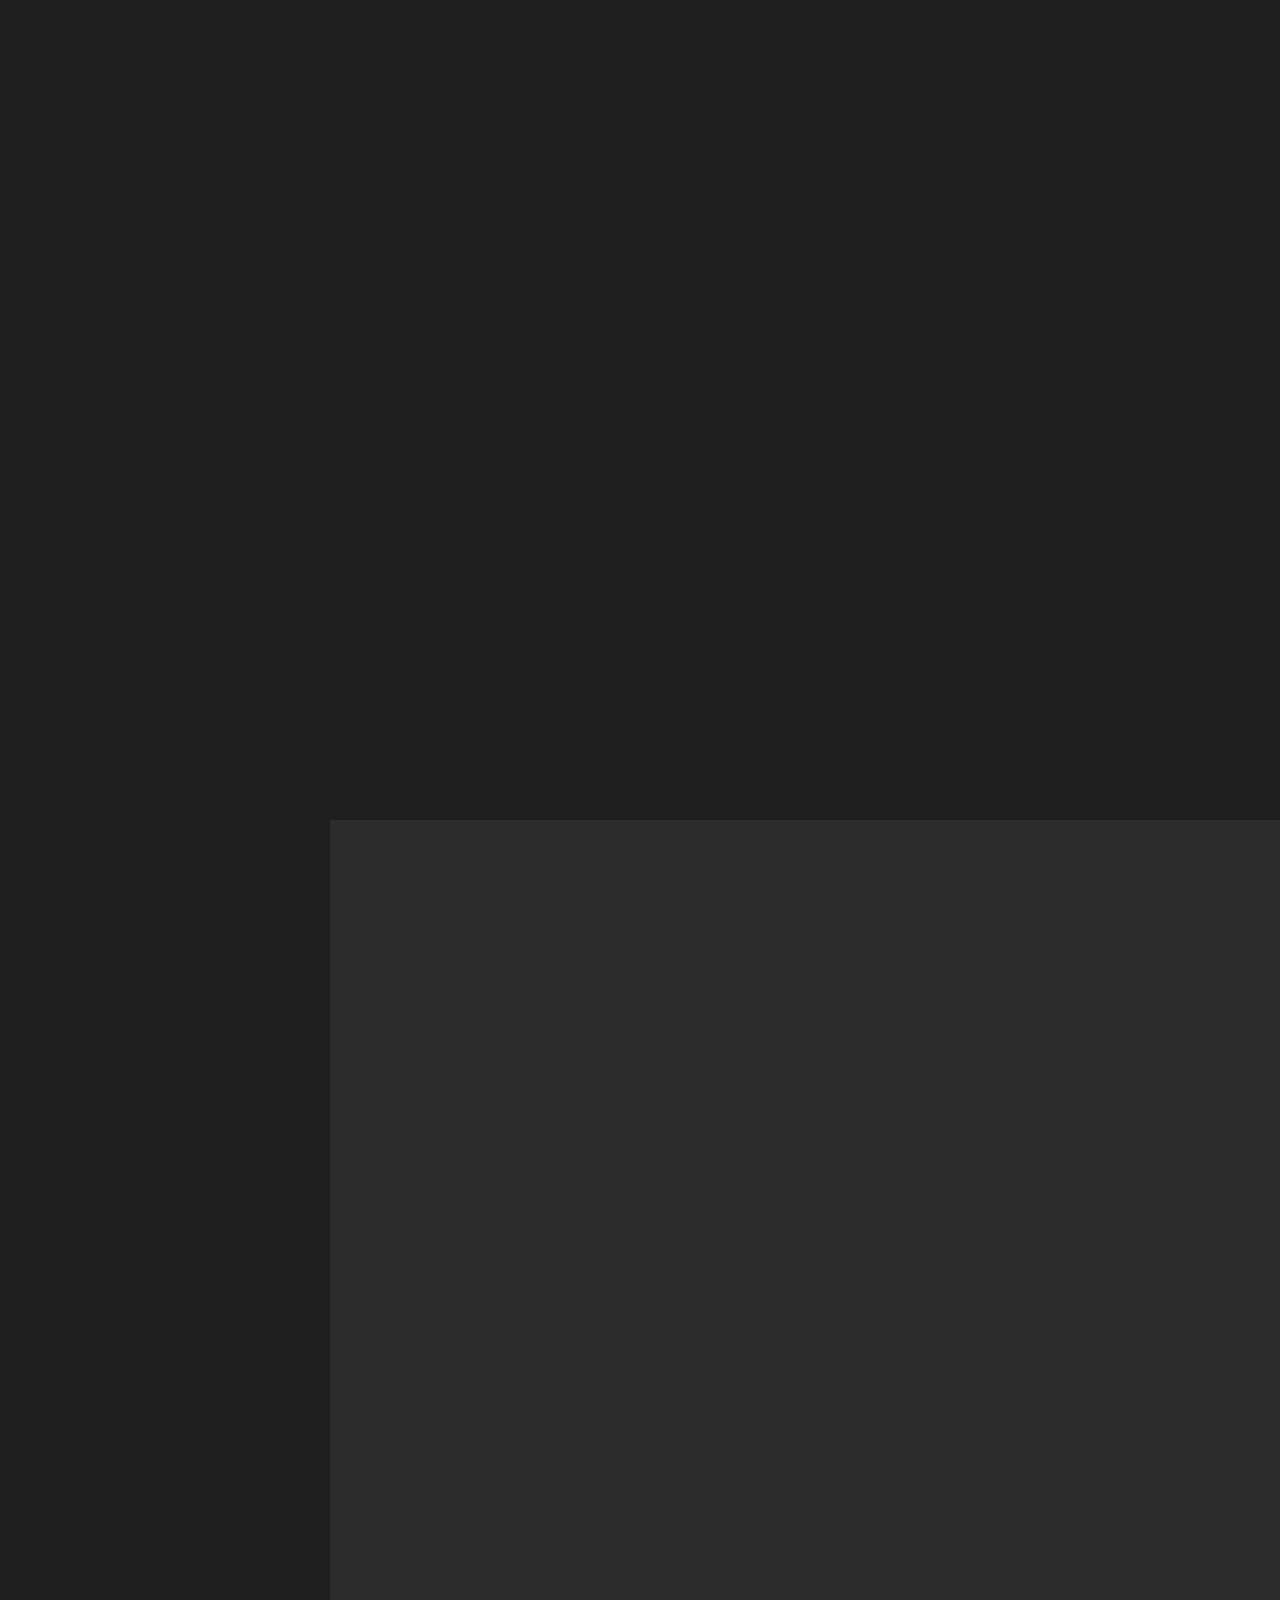
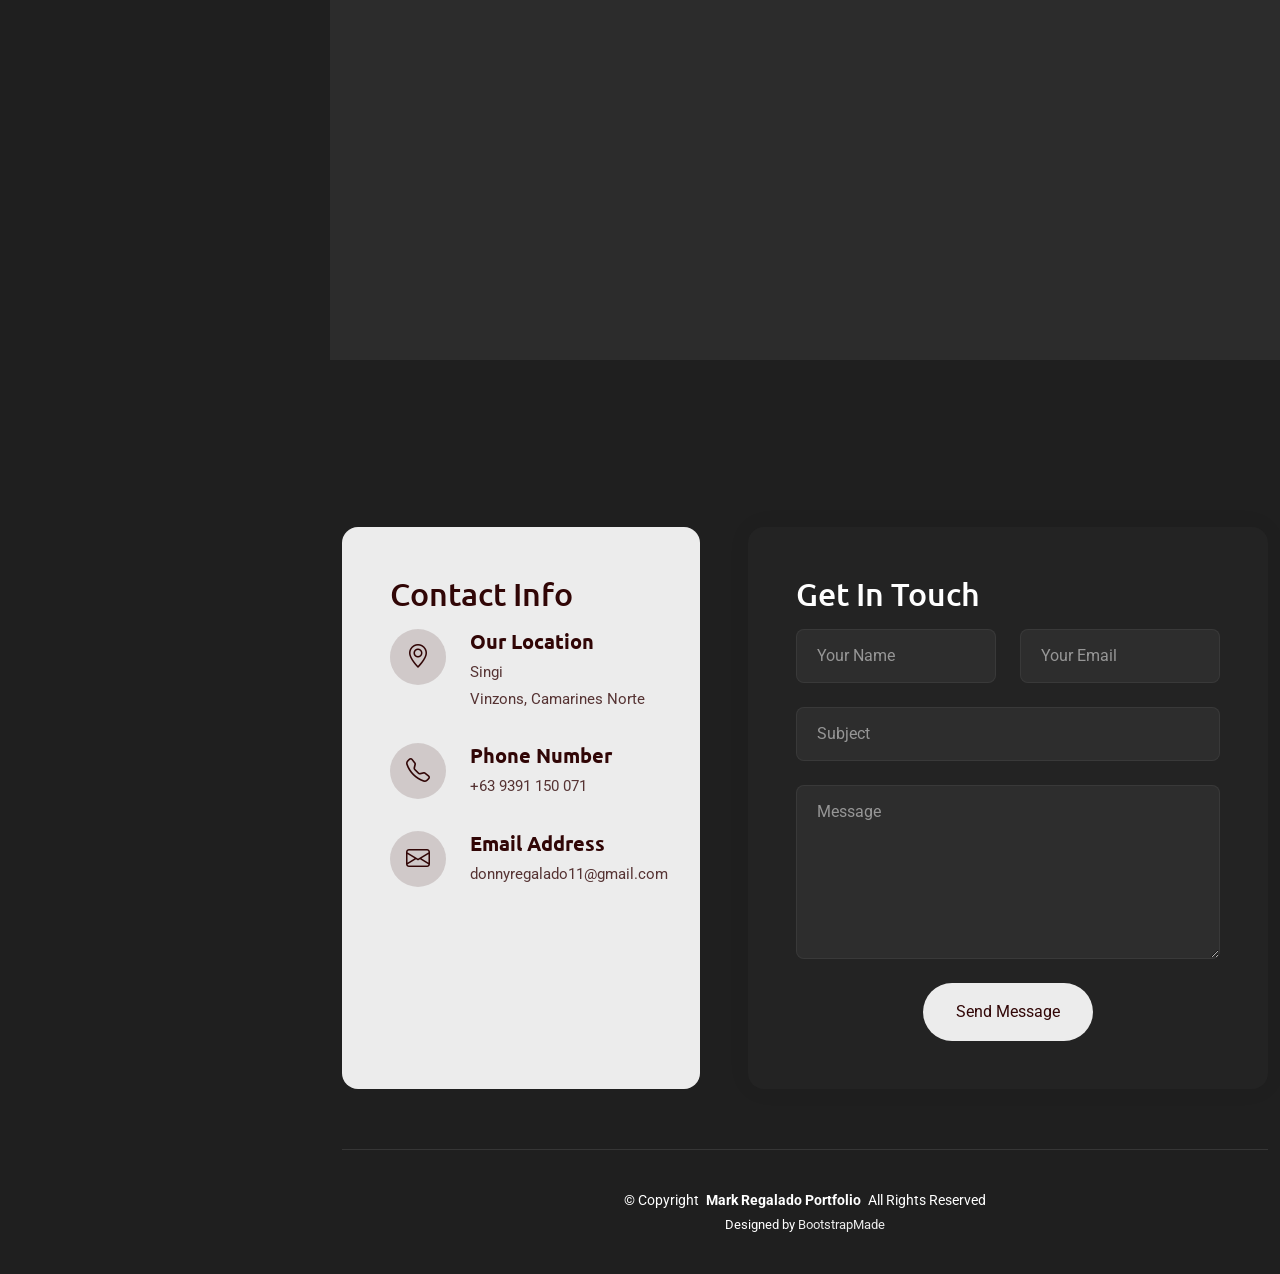
==== commit acafc973: "Update index.html" ====
--- a/index.html
+++ b/index.html
@@ -950,6 +950,24 @@
                   </div>
                 </div><!-- End Portfolio Item -->
 
+				   <div class="col-lg-6 col-md-6 portfolio-item isotope-item filter-midterms">
+                  <div class="portfolio-wrap">
+                    <img src="assets/img/portfolio/Sports.png" class="img-fluid" alt="Portfolio Image" loading="lazy">
+                    <div class="portfolio-info">
+                      <div class="content">
+                        <span class="category">Sports</span>
+                        <h3>Draw a Modern Fox with the Shape Builder
+</h3>
+                        <div class="portfolio-links">
+                          <a href="assets/img/portfolio/Sports.png" class="glightbox" title="Sports"><i class="bi bi-plus-lg"></i></a>
+                         
+                        </div>
+                      </div>
+                    </div>
+                  </div>
+                </div><!-- End Portfolio Item -->
+				  
+
 
 <div class="col-lg-9">
               <div class="row gy-4 portfolio-container isotope-container" data-aos="fade-up" data-aos-delay="200">
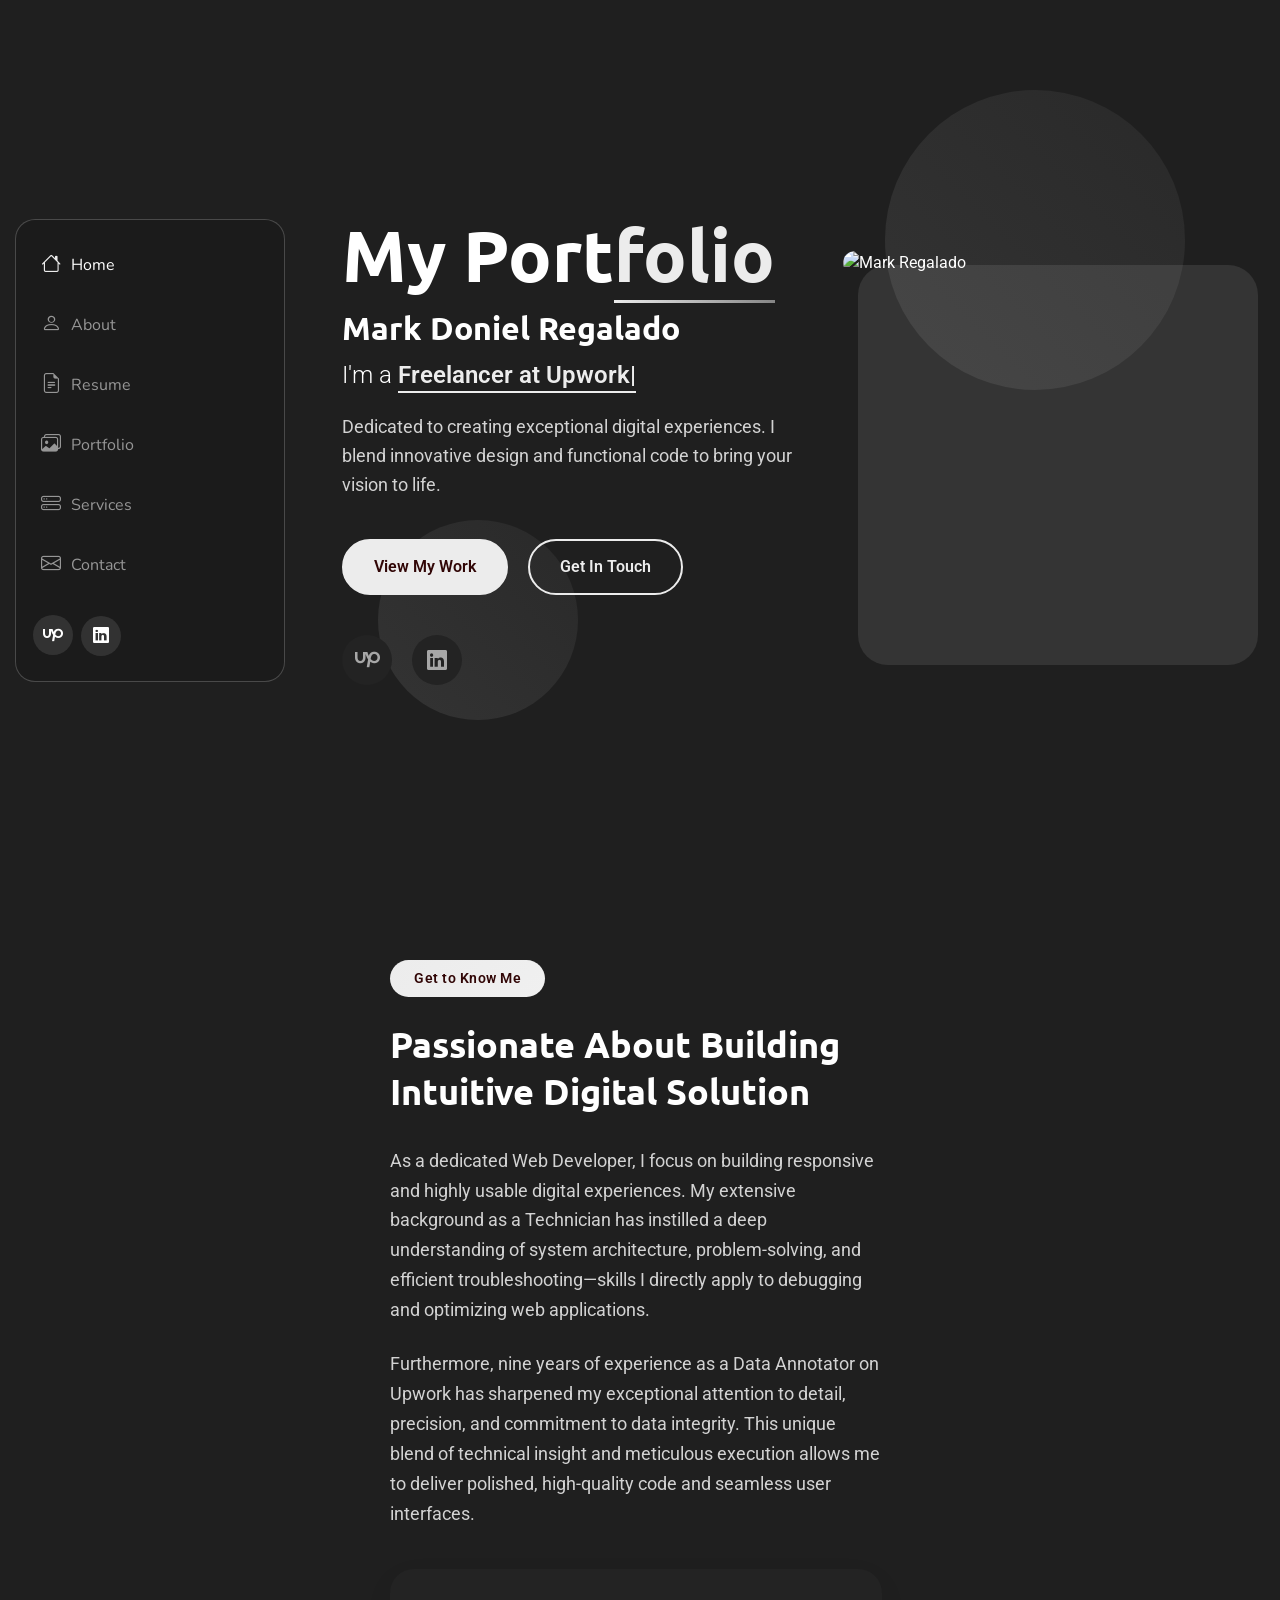
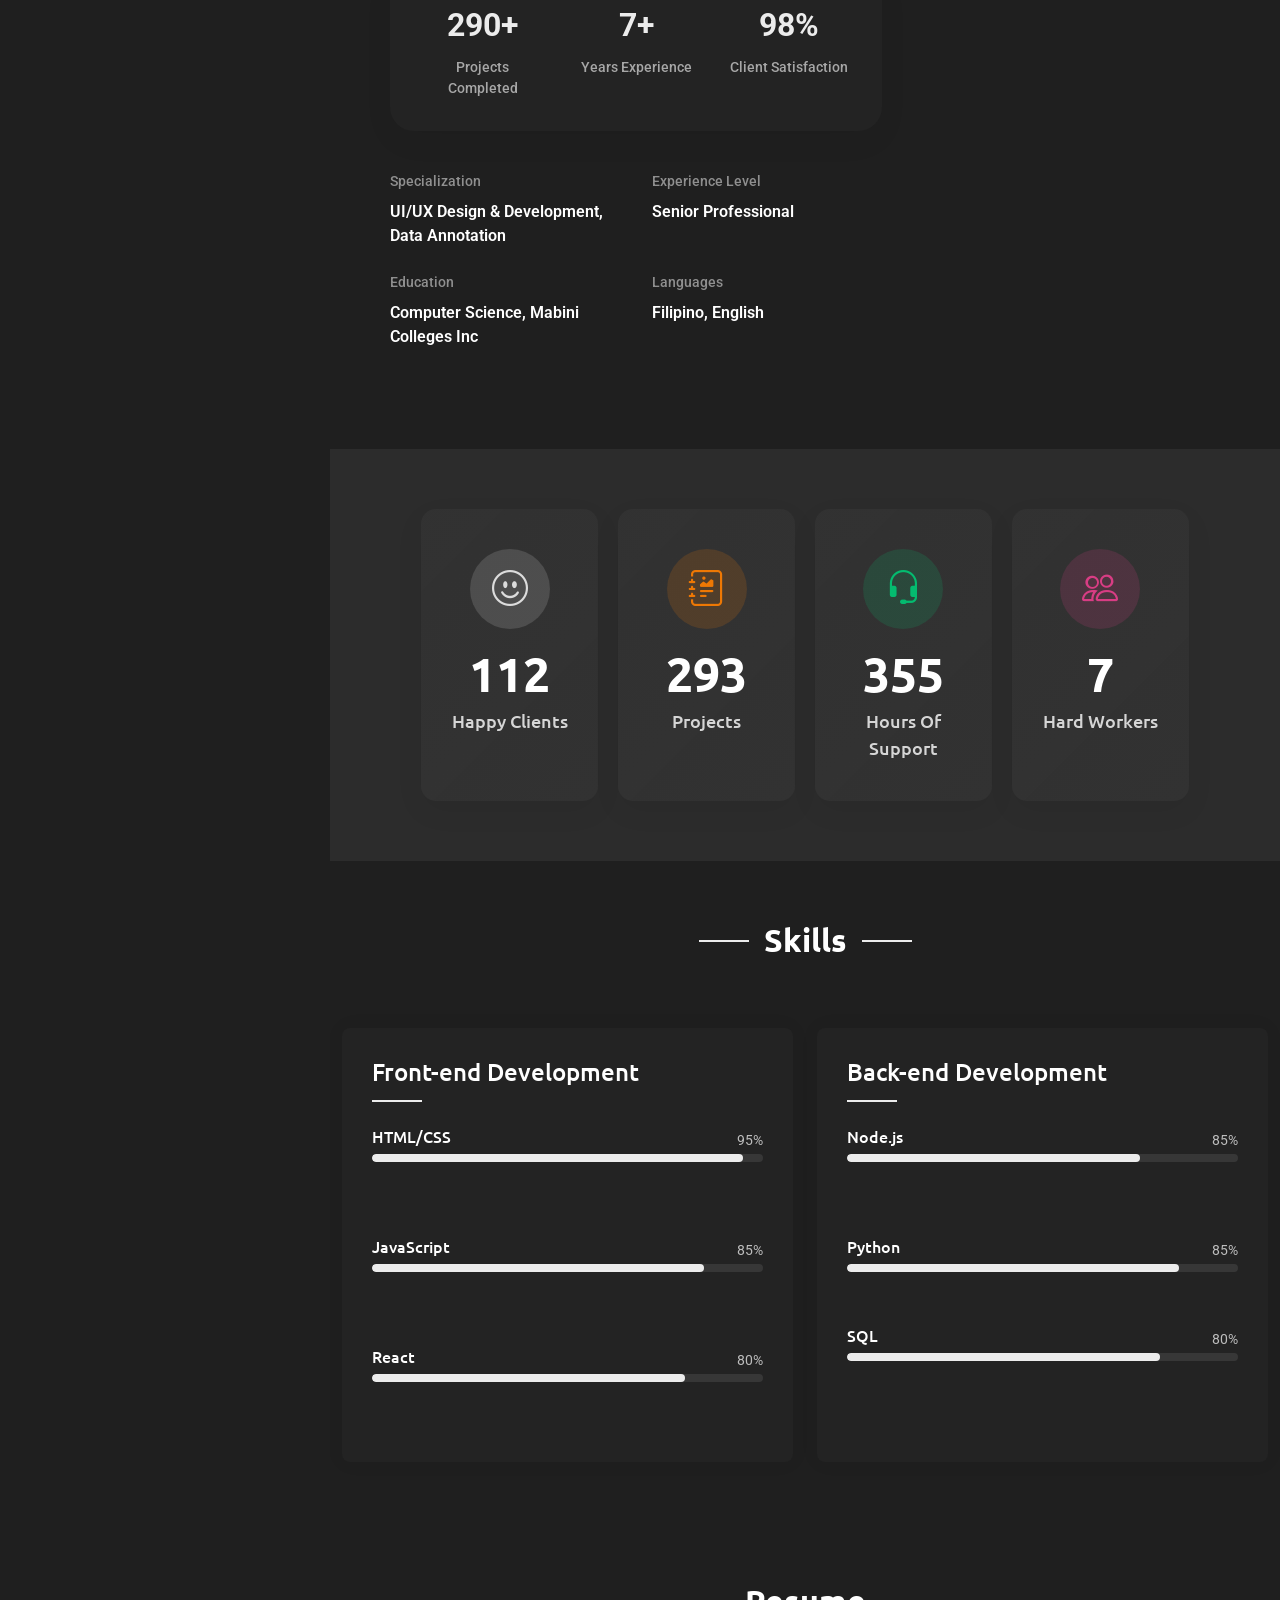
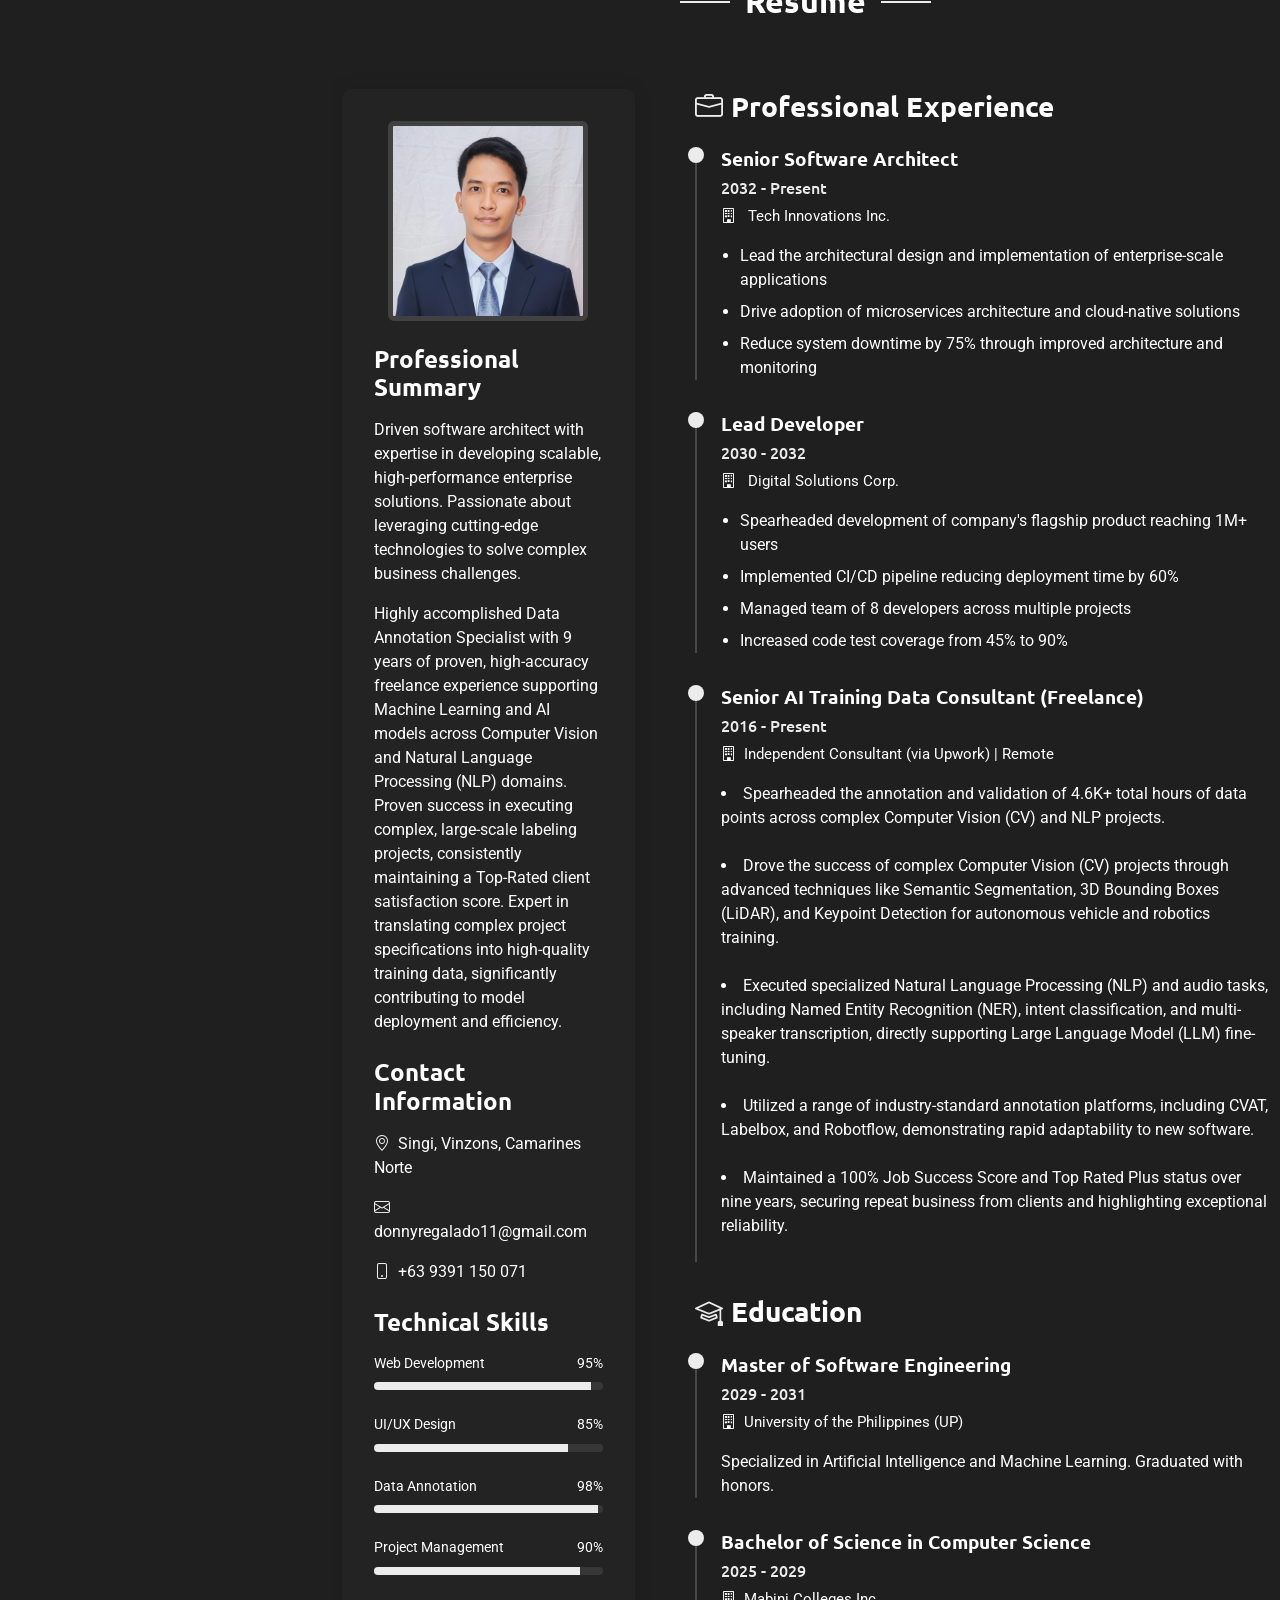
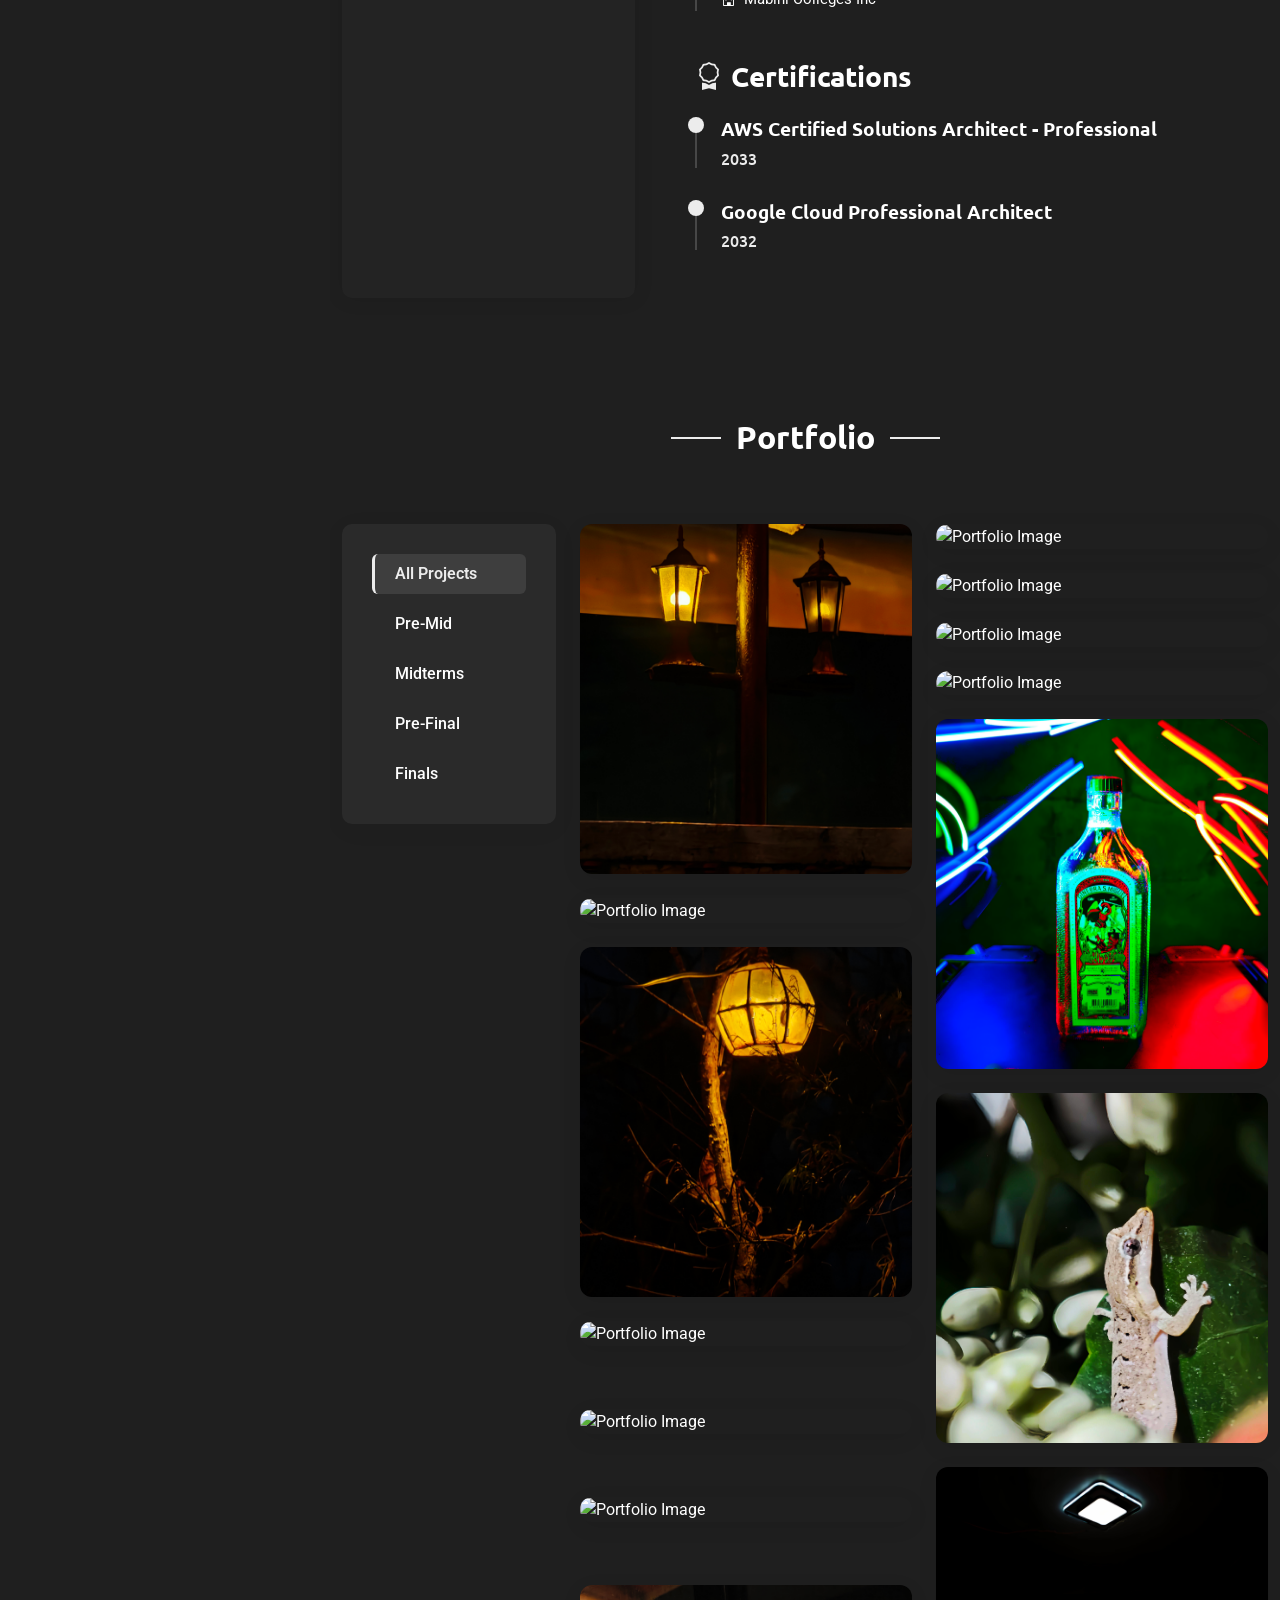
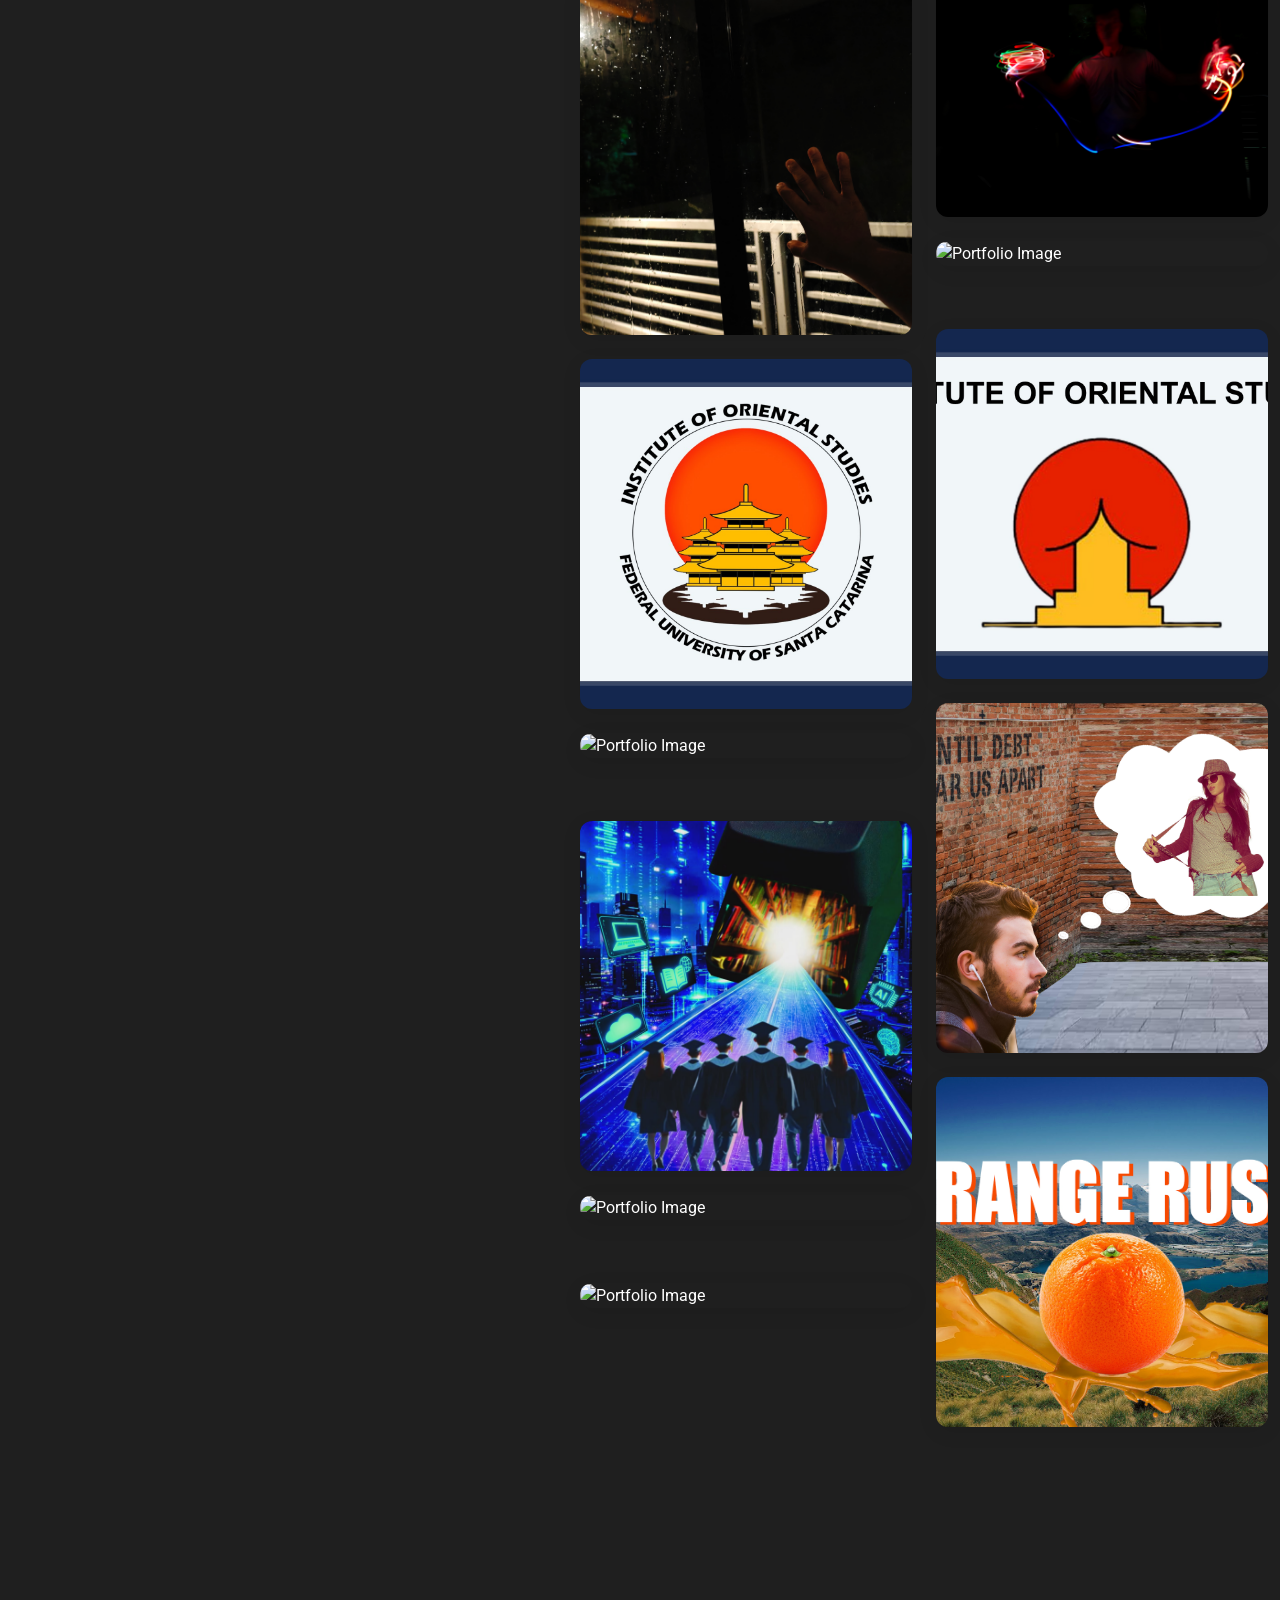
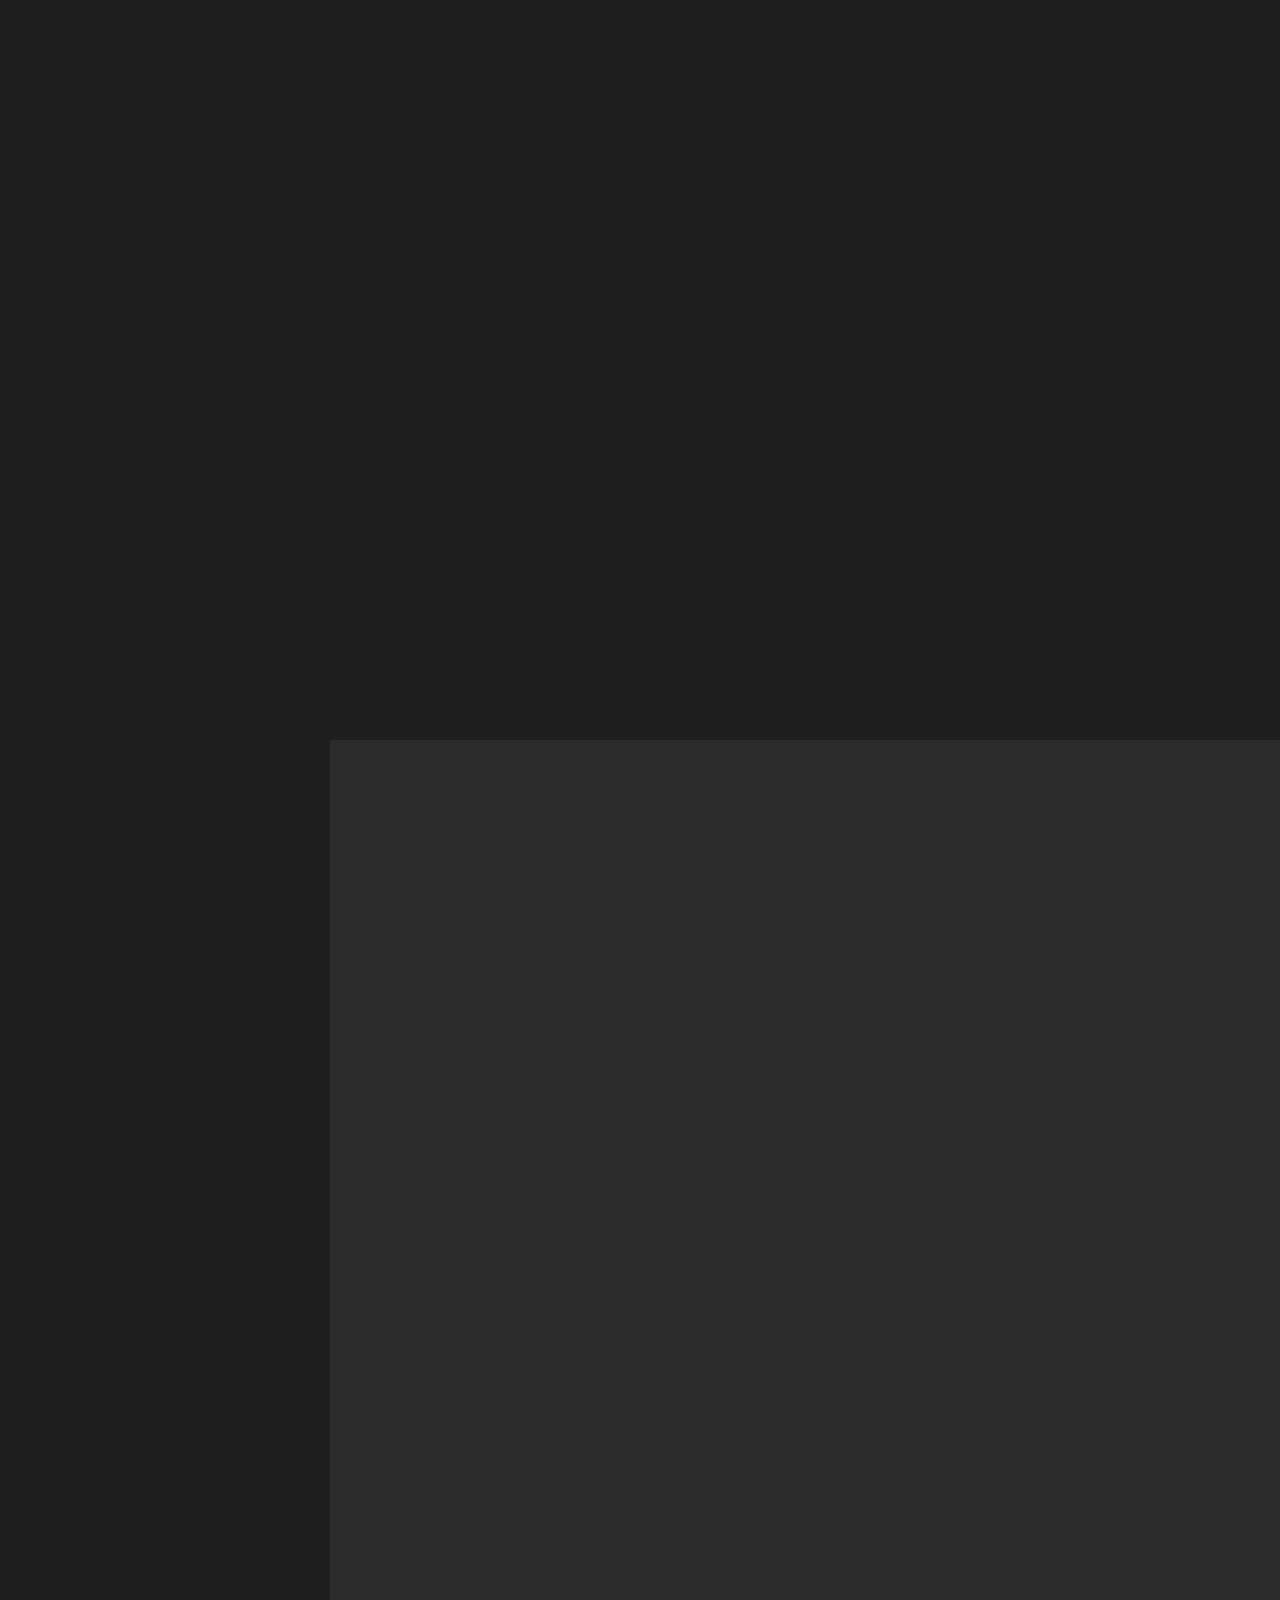
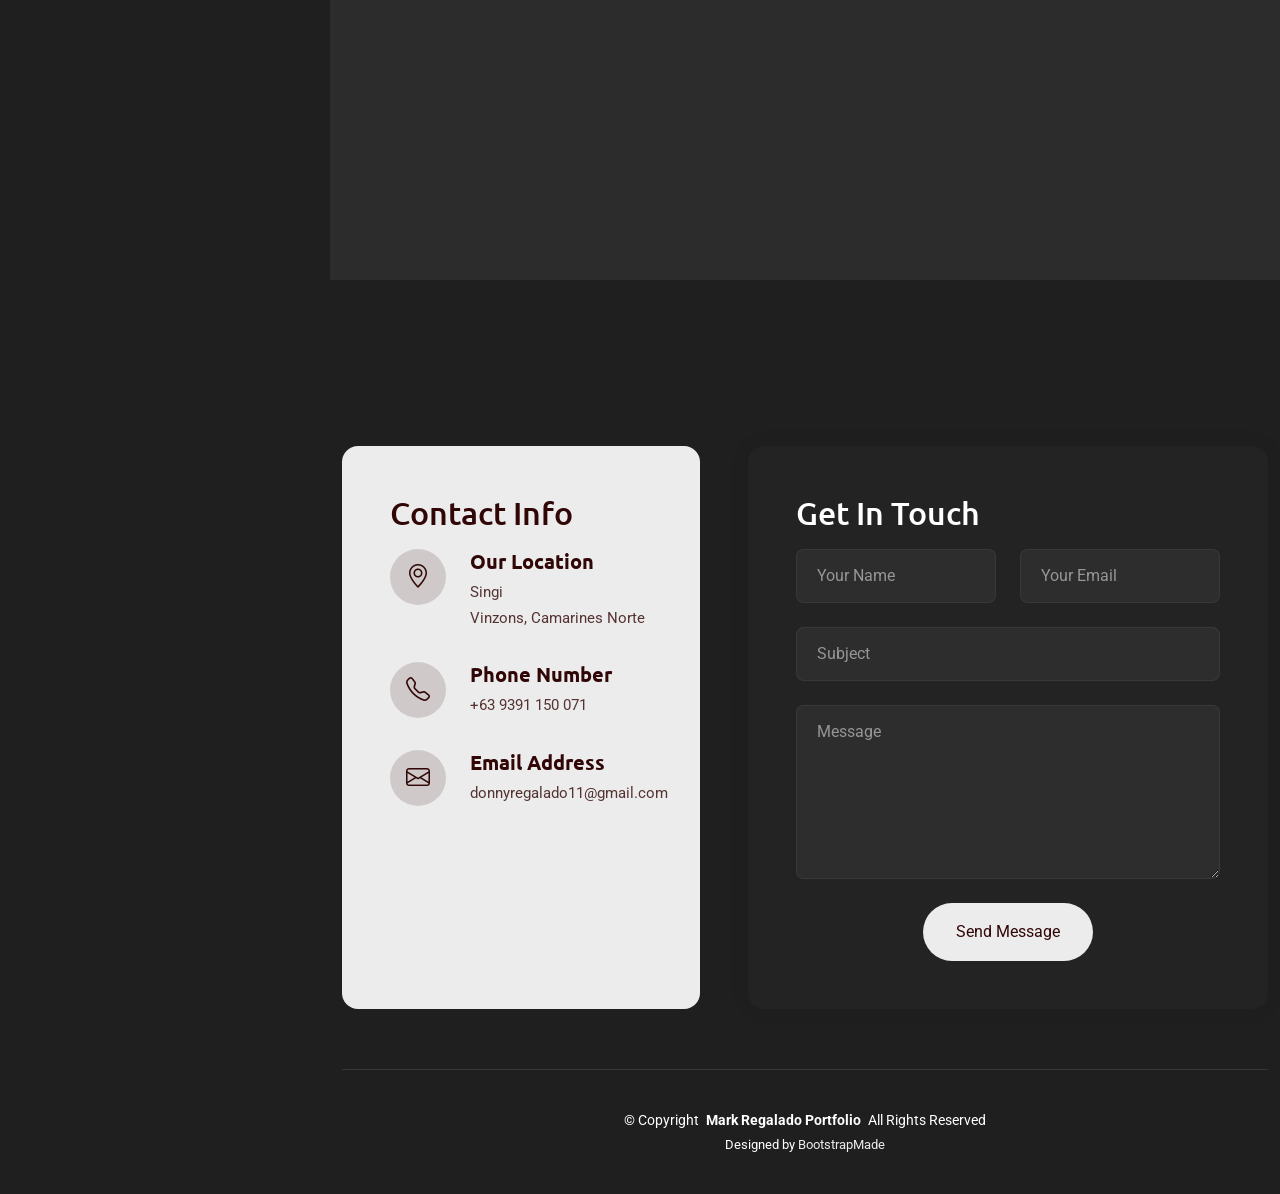
==== commit 3bf2f80e: "Update index.html" ====
--- a/index.html
+++ b/index.html
@@ -952,14 +952,14 @@
 
 				   <div class="col-lg-6 col-md-6 portfolio-item isotope-item filter-midterms">
                   <div class="portfolio-wrap">
-                    <img src="assets/img/portfolio/Sports.png" class="img-fluid" alt="Portfolio Image" loading="lazy">
+                    <img src="assets/img/portfolio/Sports.jpg" class="img-fluid" alt="Portfolio Image" loading="lazy">
                     <div class="portfolio-info">
                       <div class="content">
                         <span class="category">Sports</span>
                         <h3>Draw a Modern Fox with the Shape Builder
 </h3>
                         <div class="portfolio-links">
-                          <a href="assets/img/portfolio/Sports.png" class="glightbox" title="Sports"><i class="bi bi-plus-lg"></i></a>
+                          <a href="assets/img/portfolio/Sports.jpg" class="glightbox" title="Sports"><i class="bi bi-plus-lg"></i></a>
                          
                         </div>
                       </div>
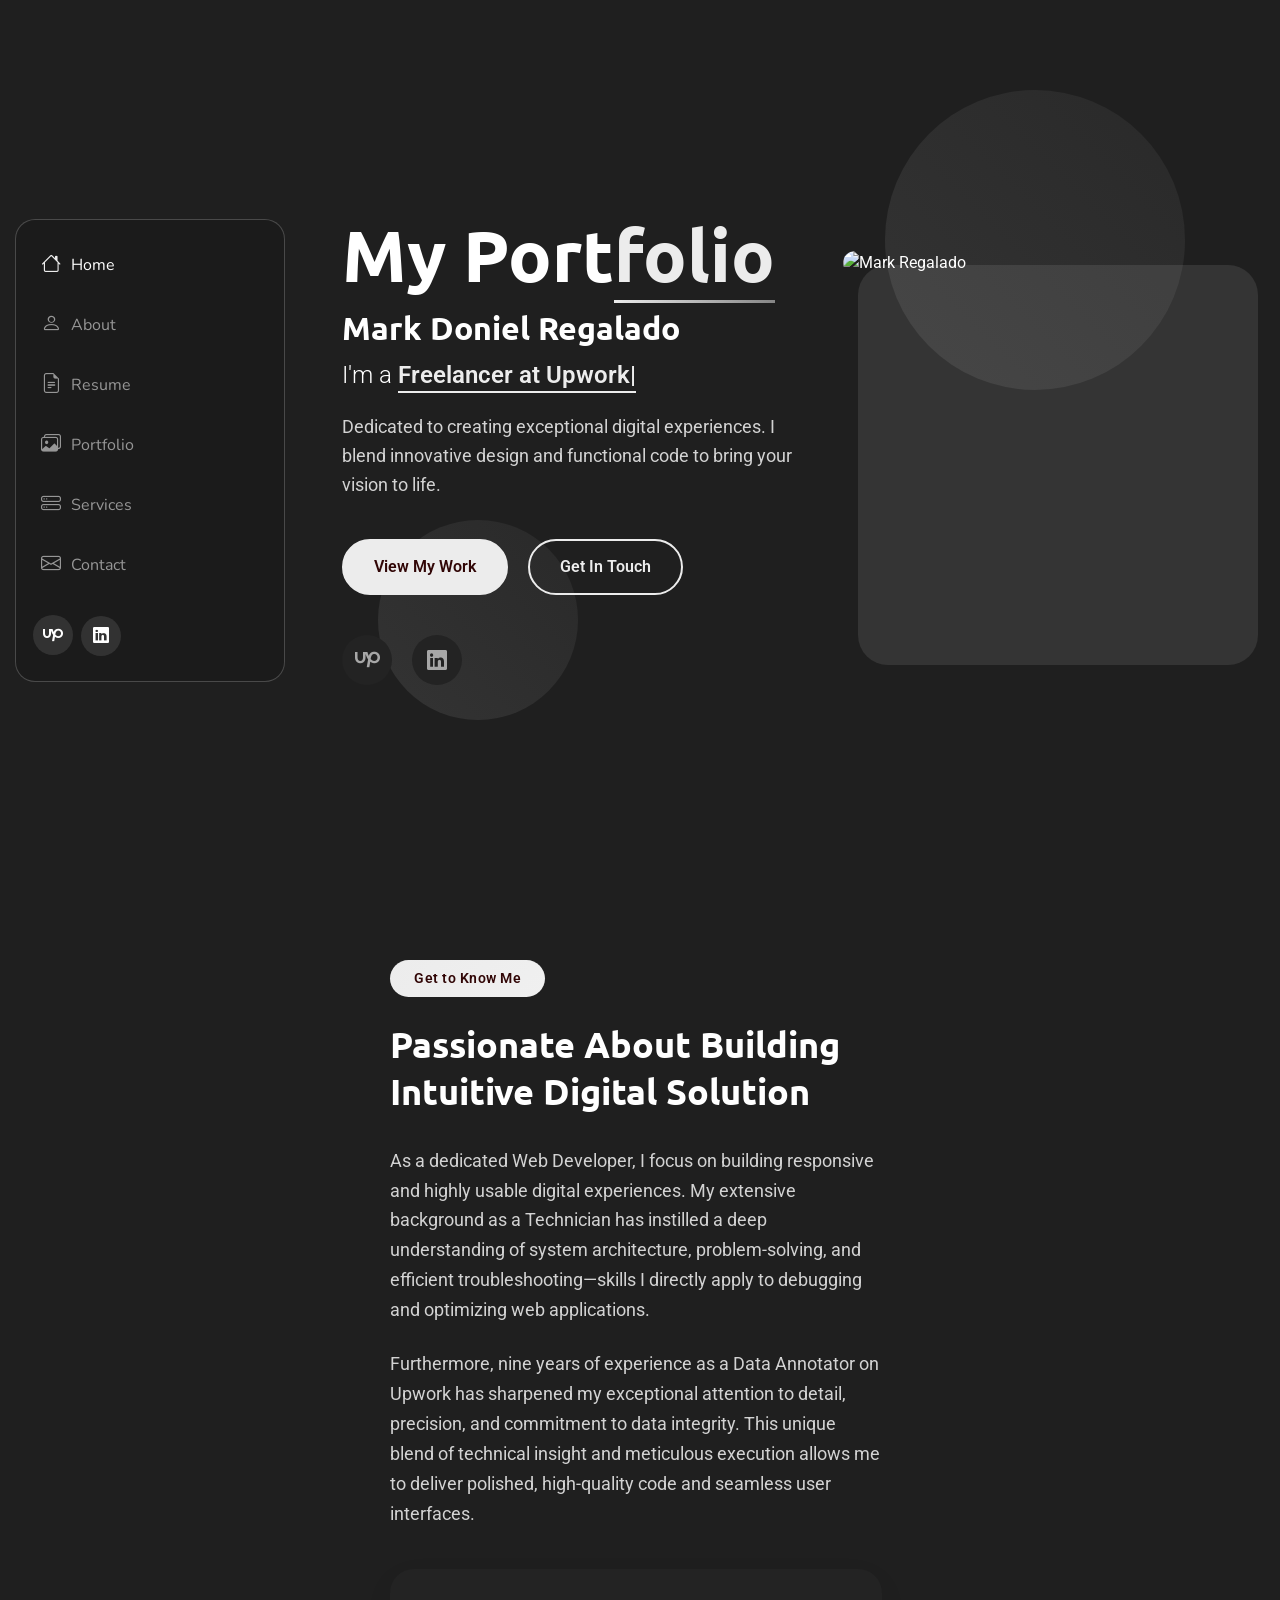
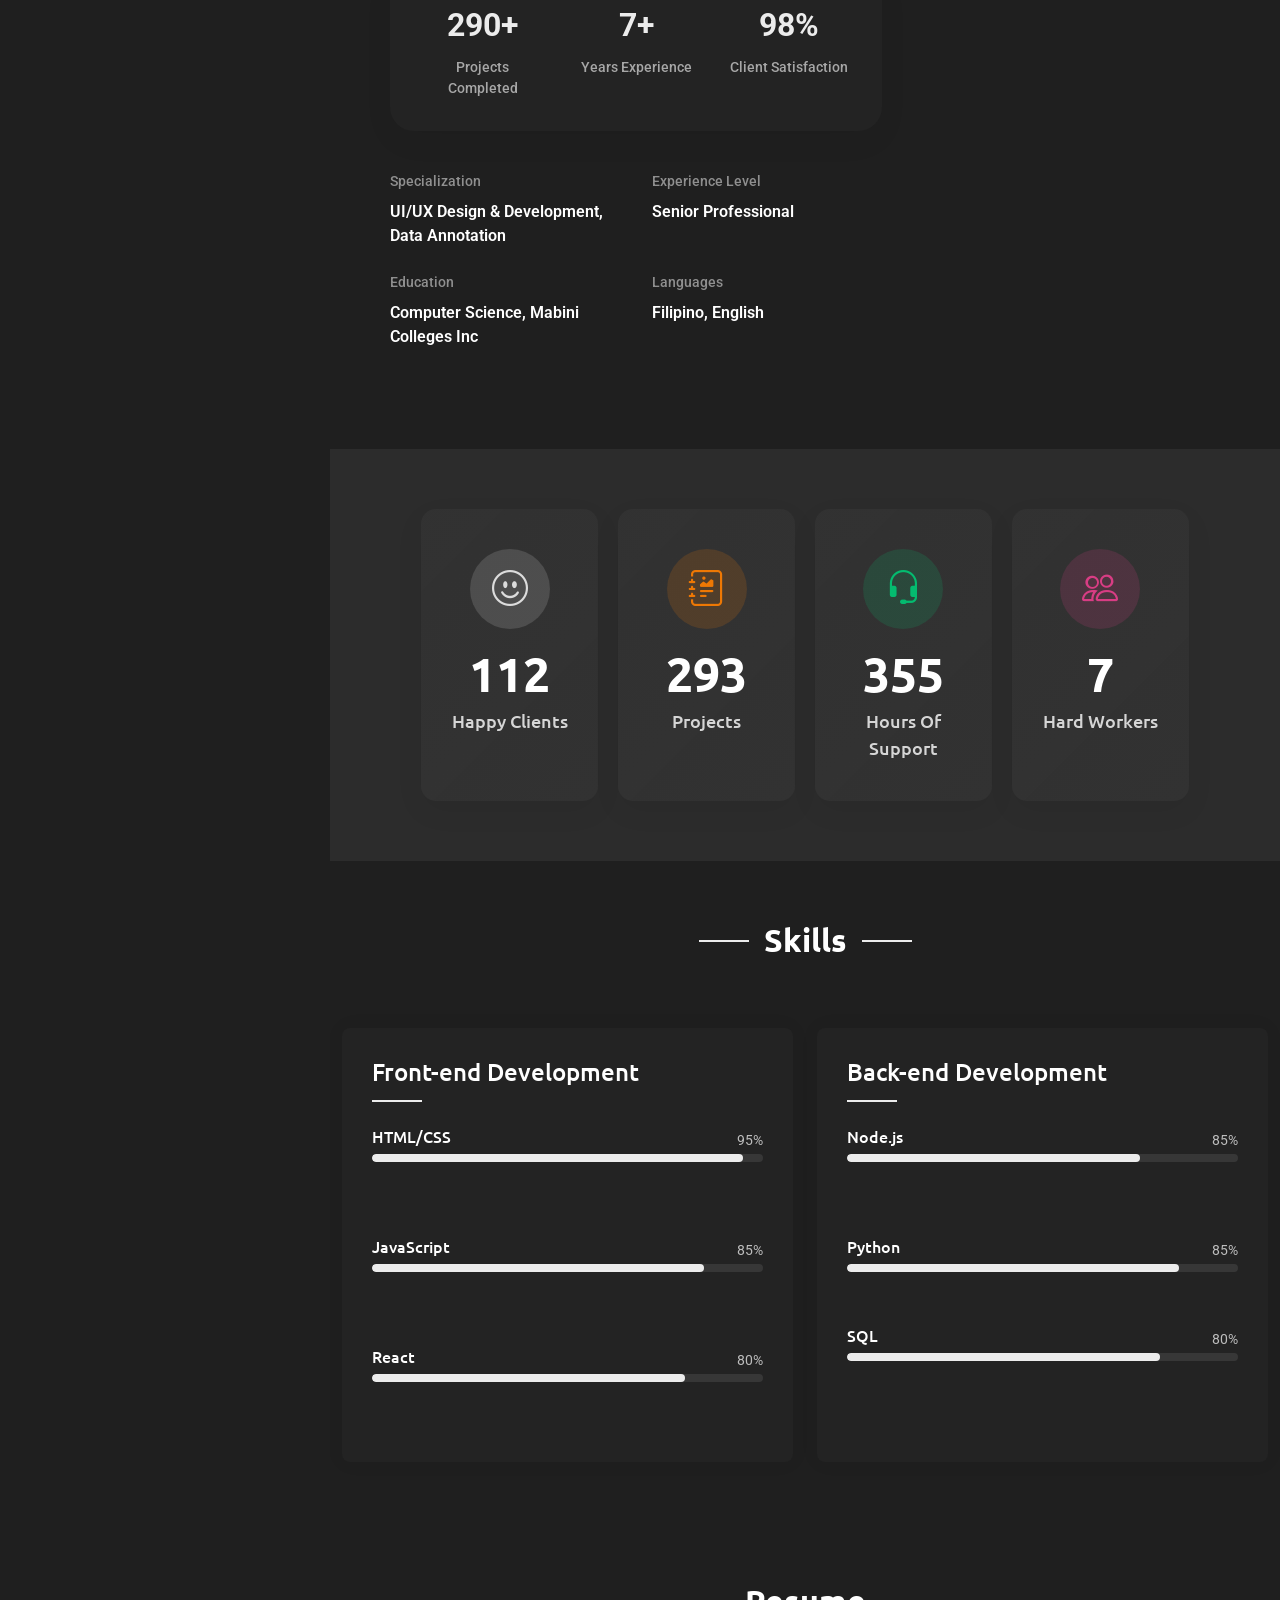
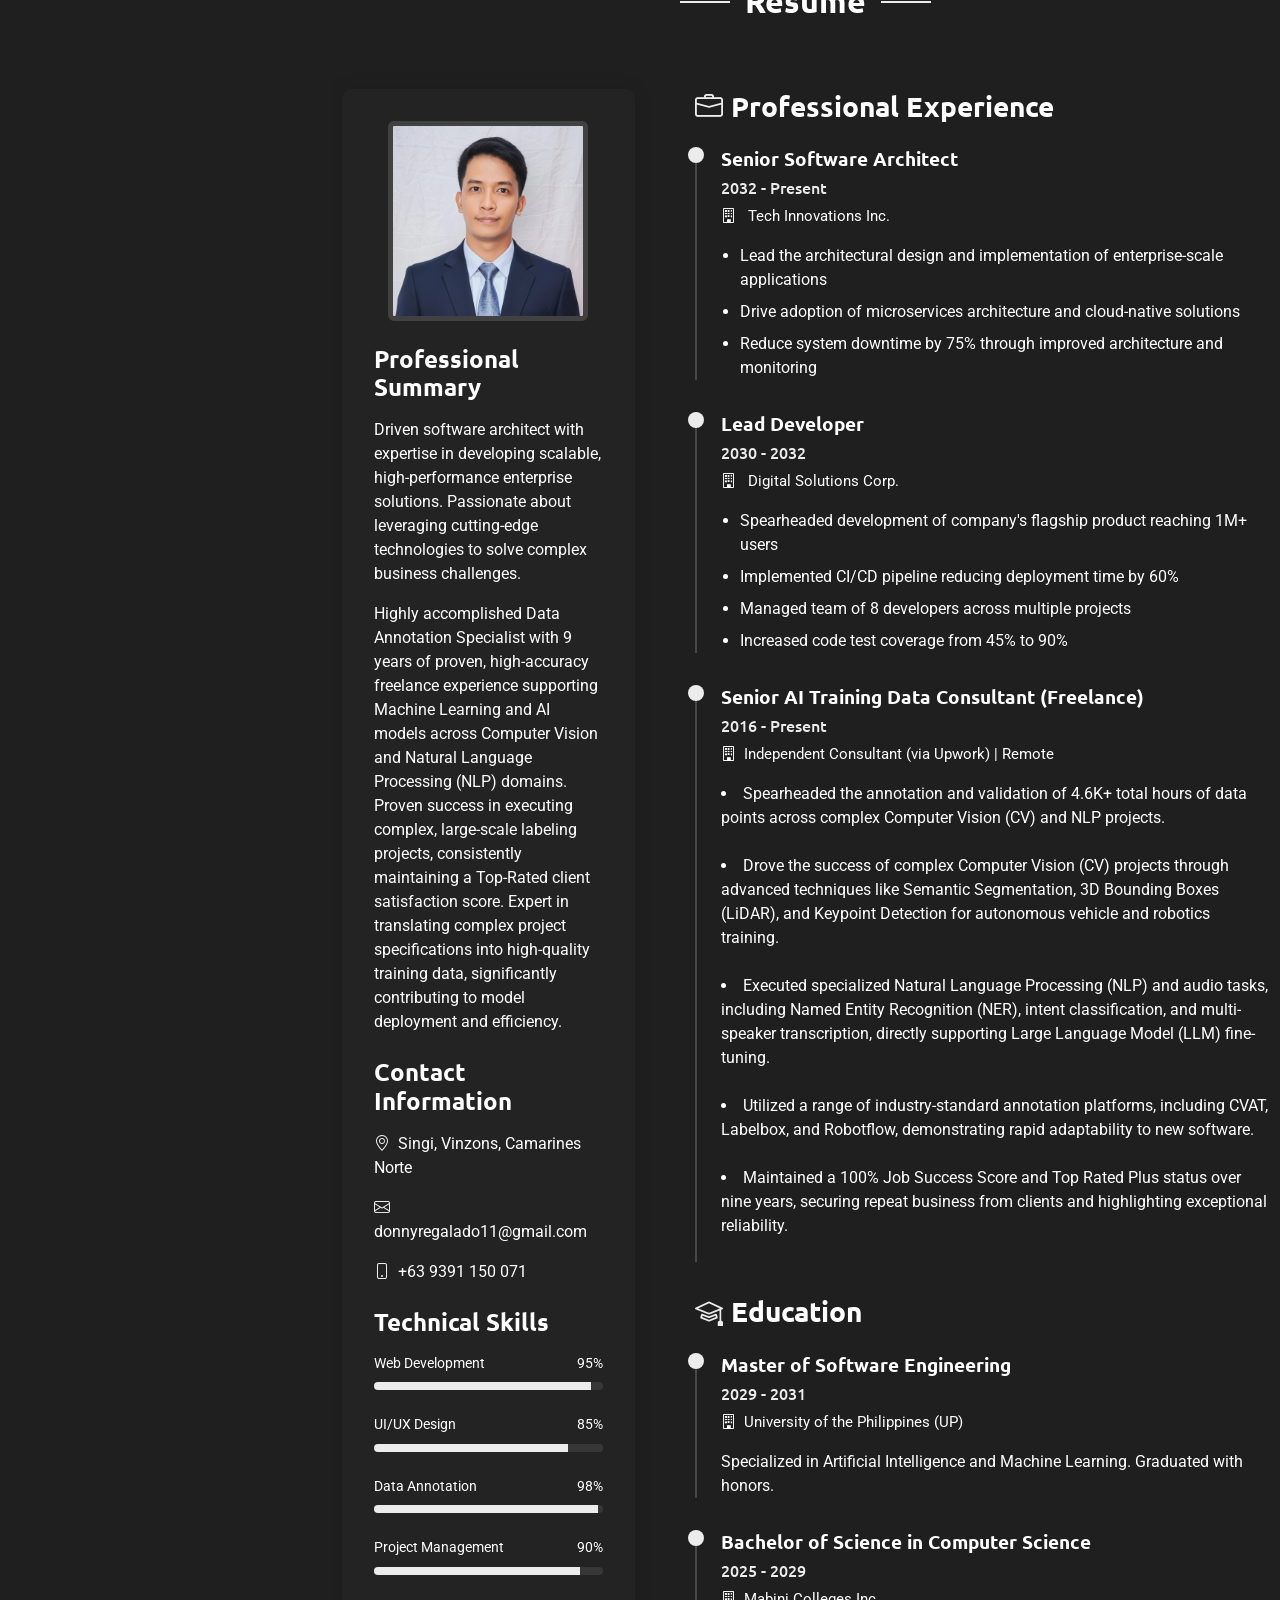
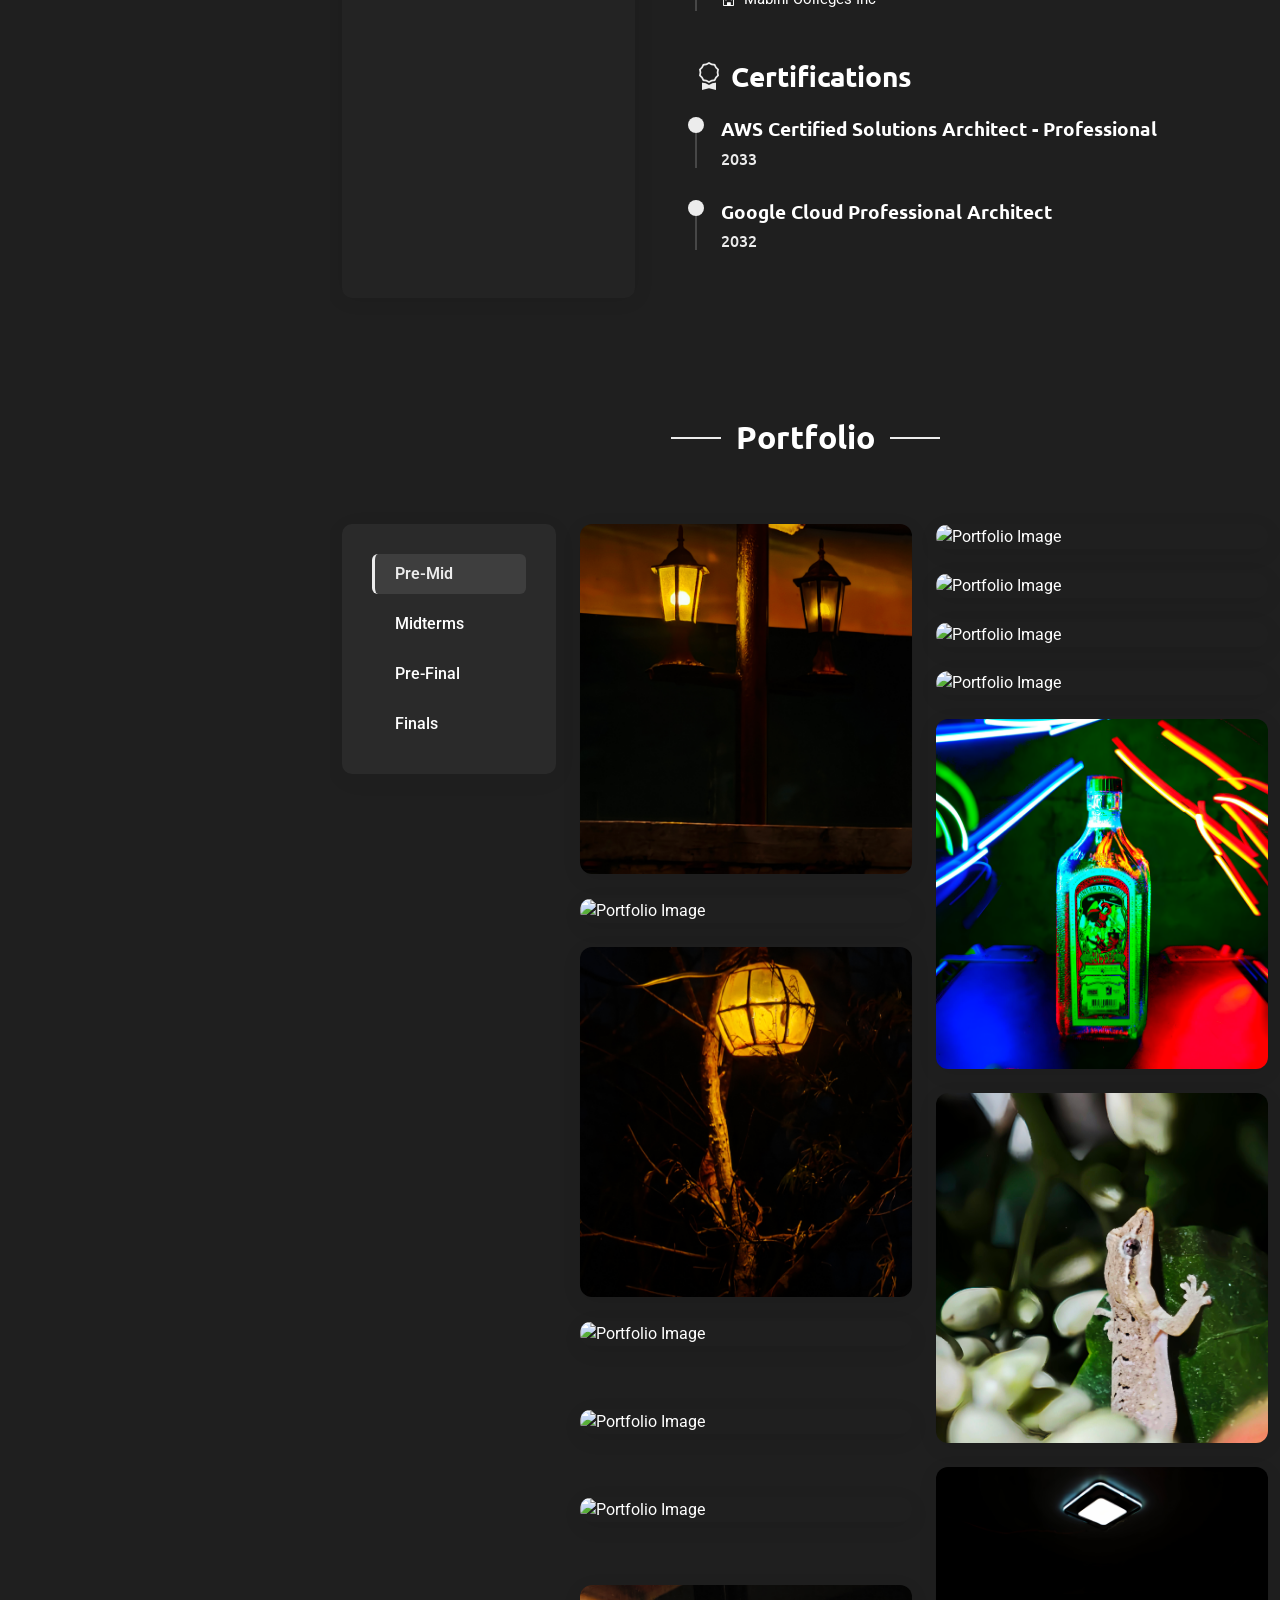
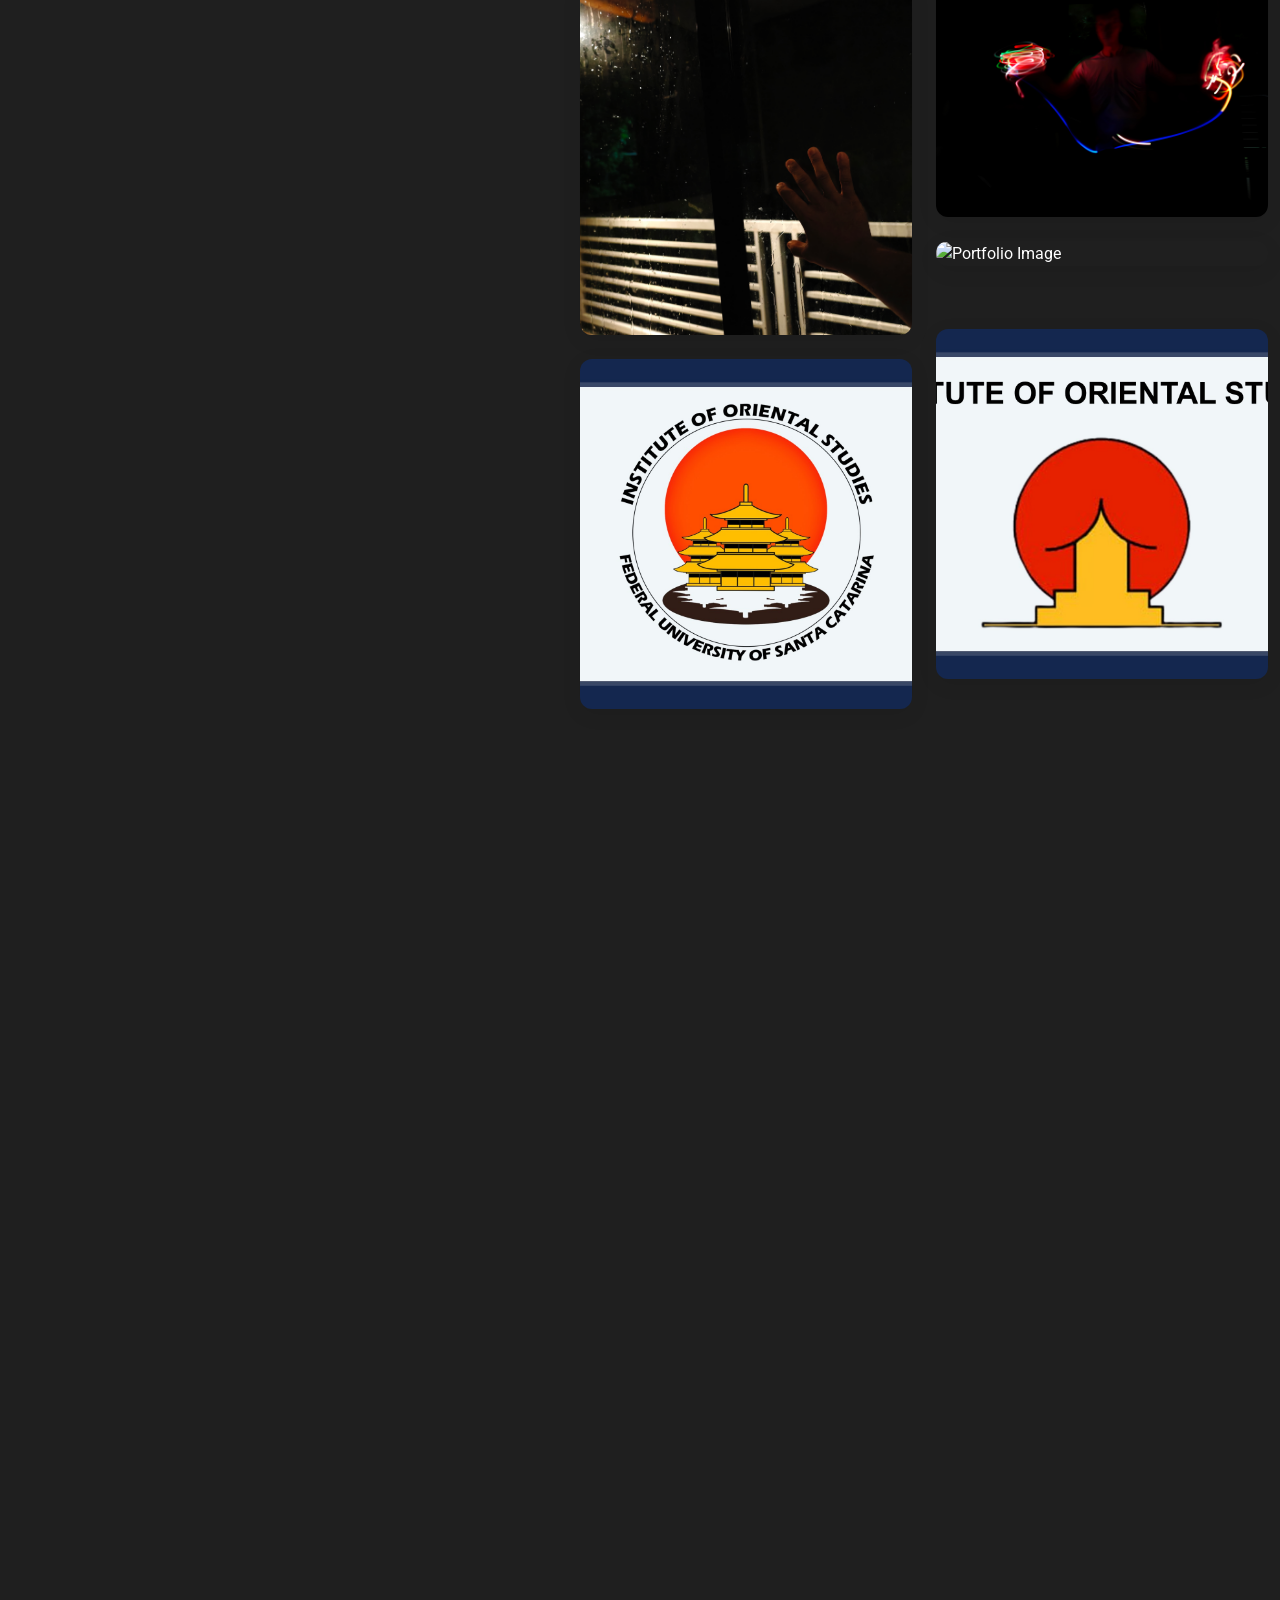
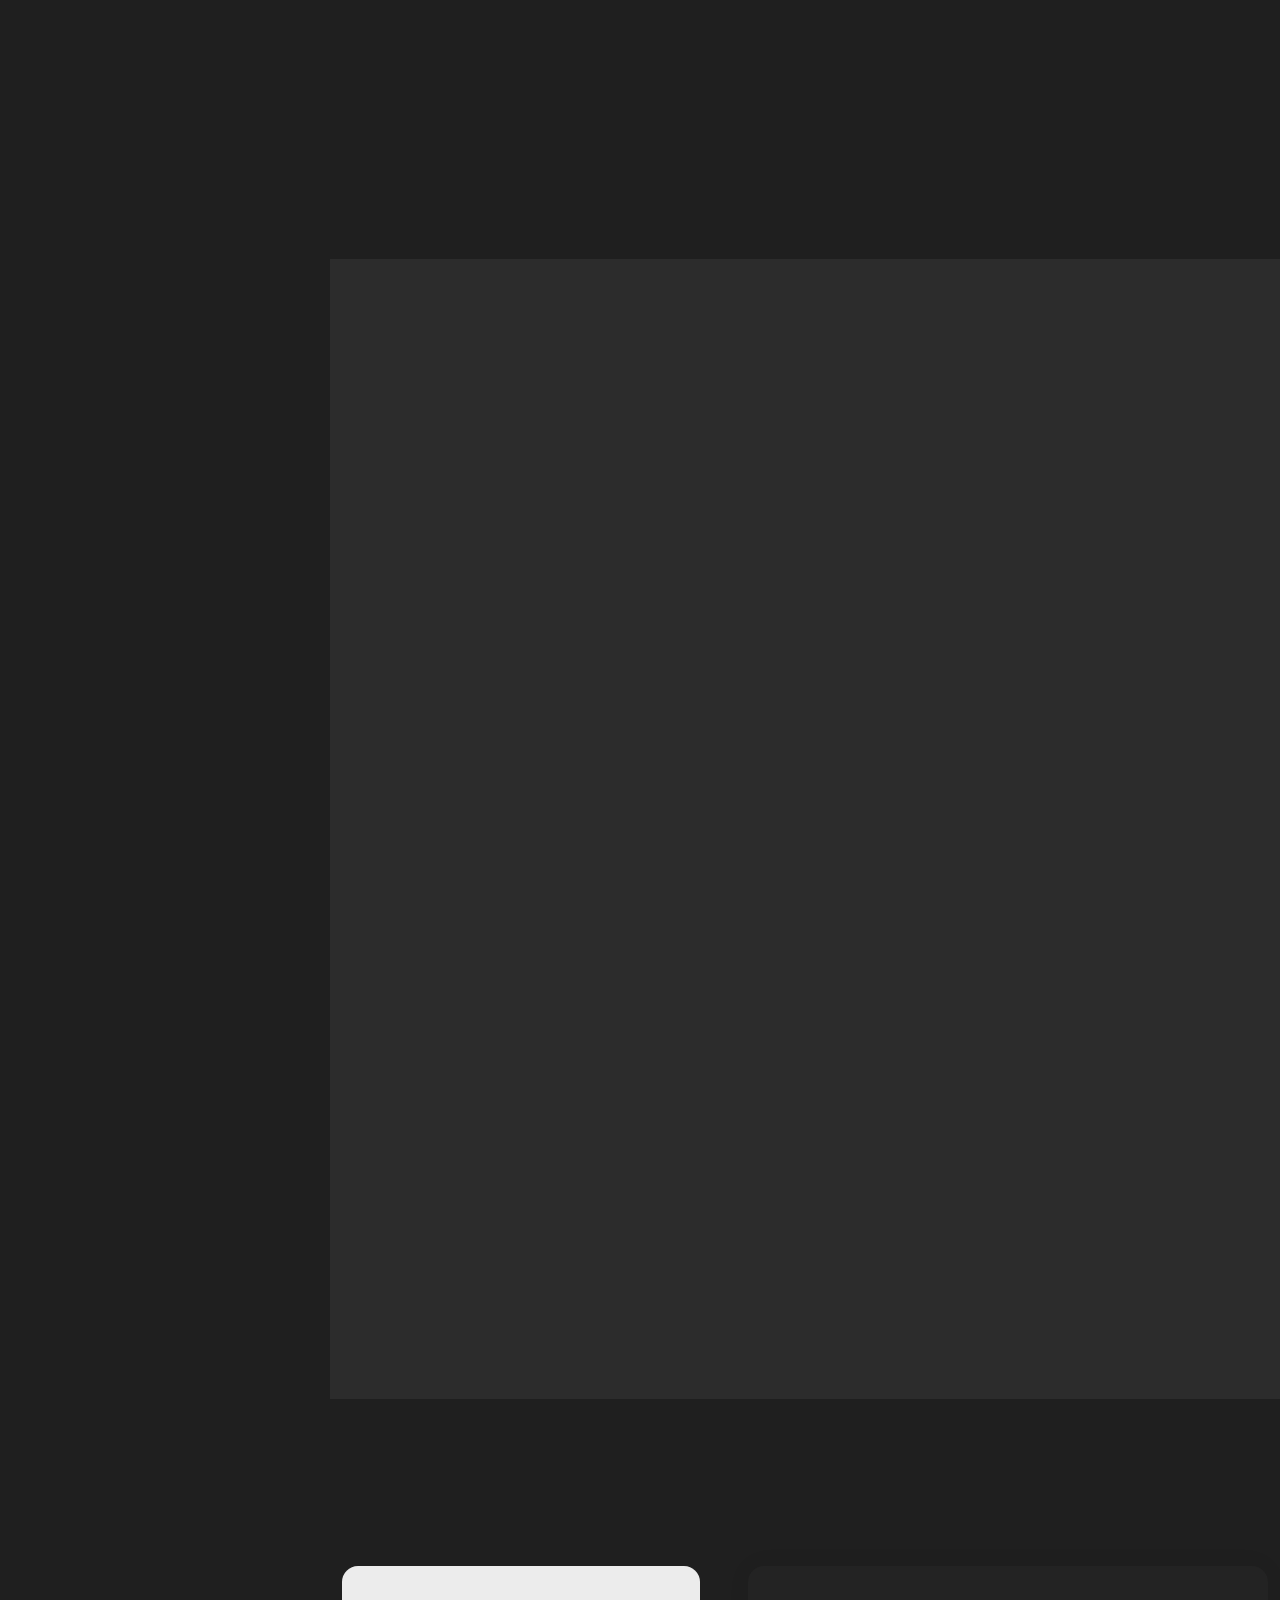
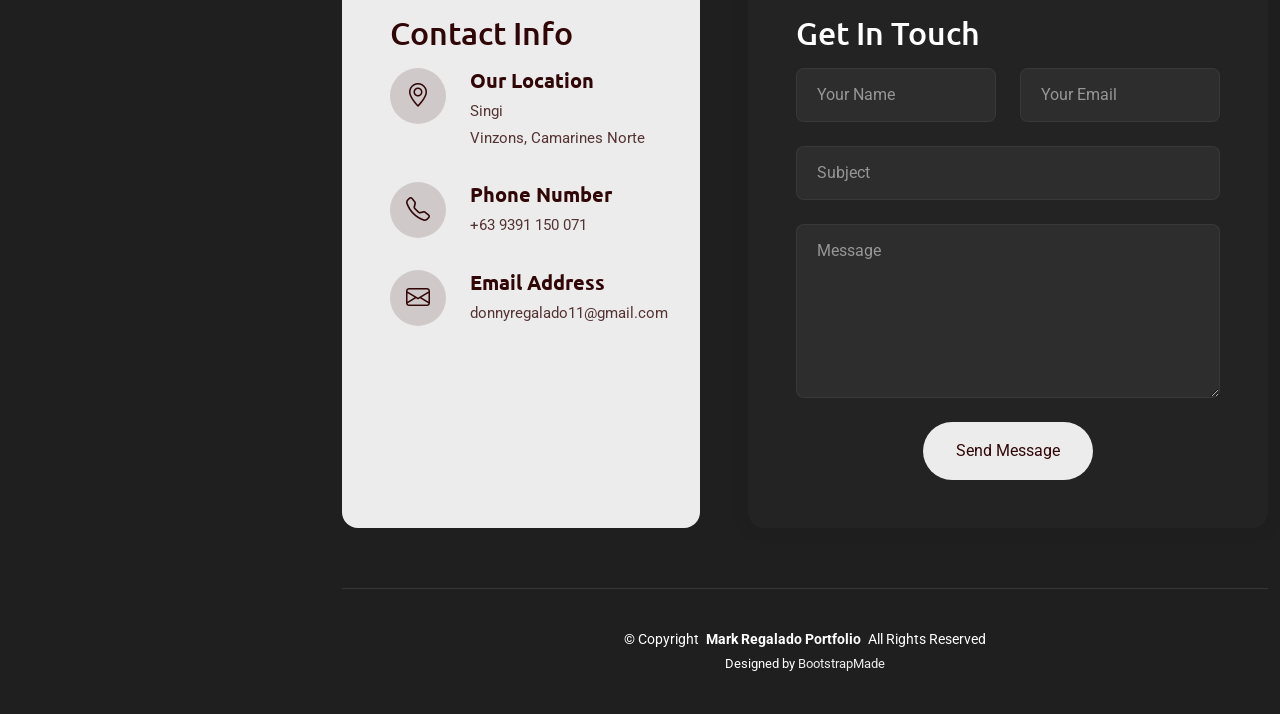
==== commit 3fd89108: "Update index.html" ====
--- a/index.html
+++ b/index.html
@@ -552,21 +552,22 @@
 
       <div class="container" data-aos="fade-up" data-aos-delay="100">
 
-        <div class="isotope-layout" data-default-filter="*" data-layout="masonry" data-sort="original-order">
-
-          <div class="row">
-            <div class="col-lg-3 filter-sidebar">
-              <div class="filters-wrapper" data-aos="fade-right" data-aos-delay="150">
-                <ul class="portfolio-filters isotope-filters">
-                  <li data-filter="*" class="filter-active">All Projects</li>
-		  <li data-filter=".filter-premid">Pre-Mid</li>
-		  <li data-filter=".filter-midterms">Midterms</li>
-		  <li data-filter=".filter-prefinal">Pre-Final</li>
-		  <li data-filter=".filter-finals101">Finals</li>
-
-		  
-                   </div>
-            </div>
+<div class="isotope-layout" data-default-filter=".filter-premid" data-layout="masonry" data-sort="original-order">
+
+<div class="row">
+  <div class="col-lg-3 filter-sidebar">
+    <div class="filters-wrapper" data-aos="fade-right" data-aos-delay="150">
+      <ul class="portfolio-filters isotope-filters">
+
+        <li data-filter=".filter-premid" class="filter-active">Pre-Mid</li>
+        <li data-filter=".filter-midterms">Midterms</li>
+        <li data-filter=".filter-prefinal">Pre-Final</li>
+        <li data-filter=".filter-finals101">Finals</li>
+
+      </ul>
+    </div>
+  </div>
+
 
 
 <div class="col-lg-9">
@@ -949,24 +950,6 @@
                     </div>
                   </div>
                 </div><!-- End Portfolio Item -->
-
-				   <div class="col-lg-6 col-md-6 portfolio-item isotope-item filter-midterms">
-                  <div class="portfolio-wrap">
-                    <img src="assets/img/portfolio/Sports.jpg" class="img-fluid" alt="Portfolio Image" loading="lazy">
-                    <div class="portfolio-info">
-                      <div class="content">
-                        <span class="category">Sports</span>
-                        <h3>Draw a Modern Fox with the Shape Builder
-</h3>
-                        <div class="portfolio-links">
-                          <a href="assets/img/portfolio/Sports.jpg" class="glightbox" title="Sports"><i class="bi bi-plus-lg"></i></a>
-                         
-                        </div>
-                      </div>
-                    </div>
-                  </div>
-                </div><!-- End Portfolio Item -->
-				  
 
 
 <div class="col-lg-9">
